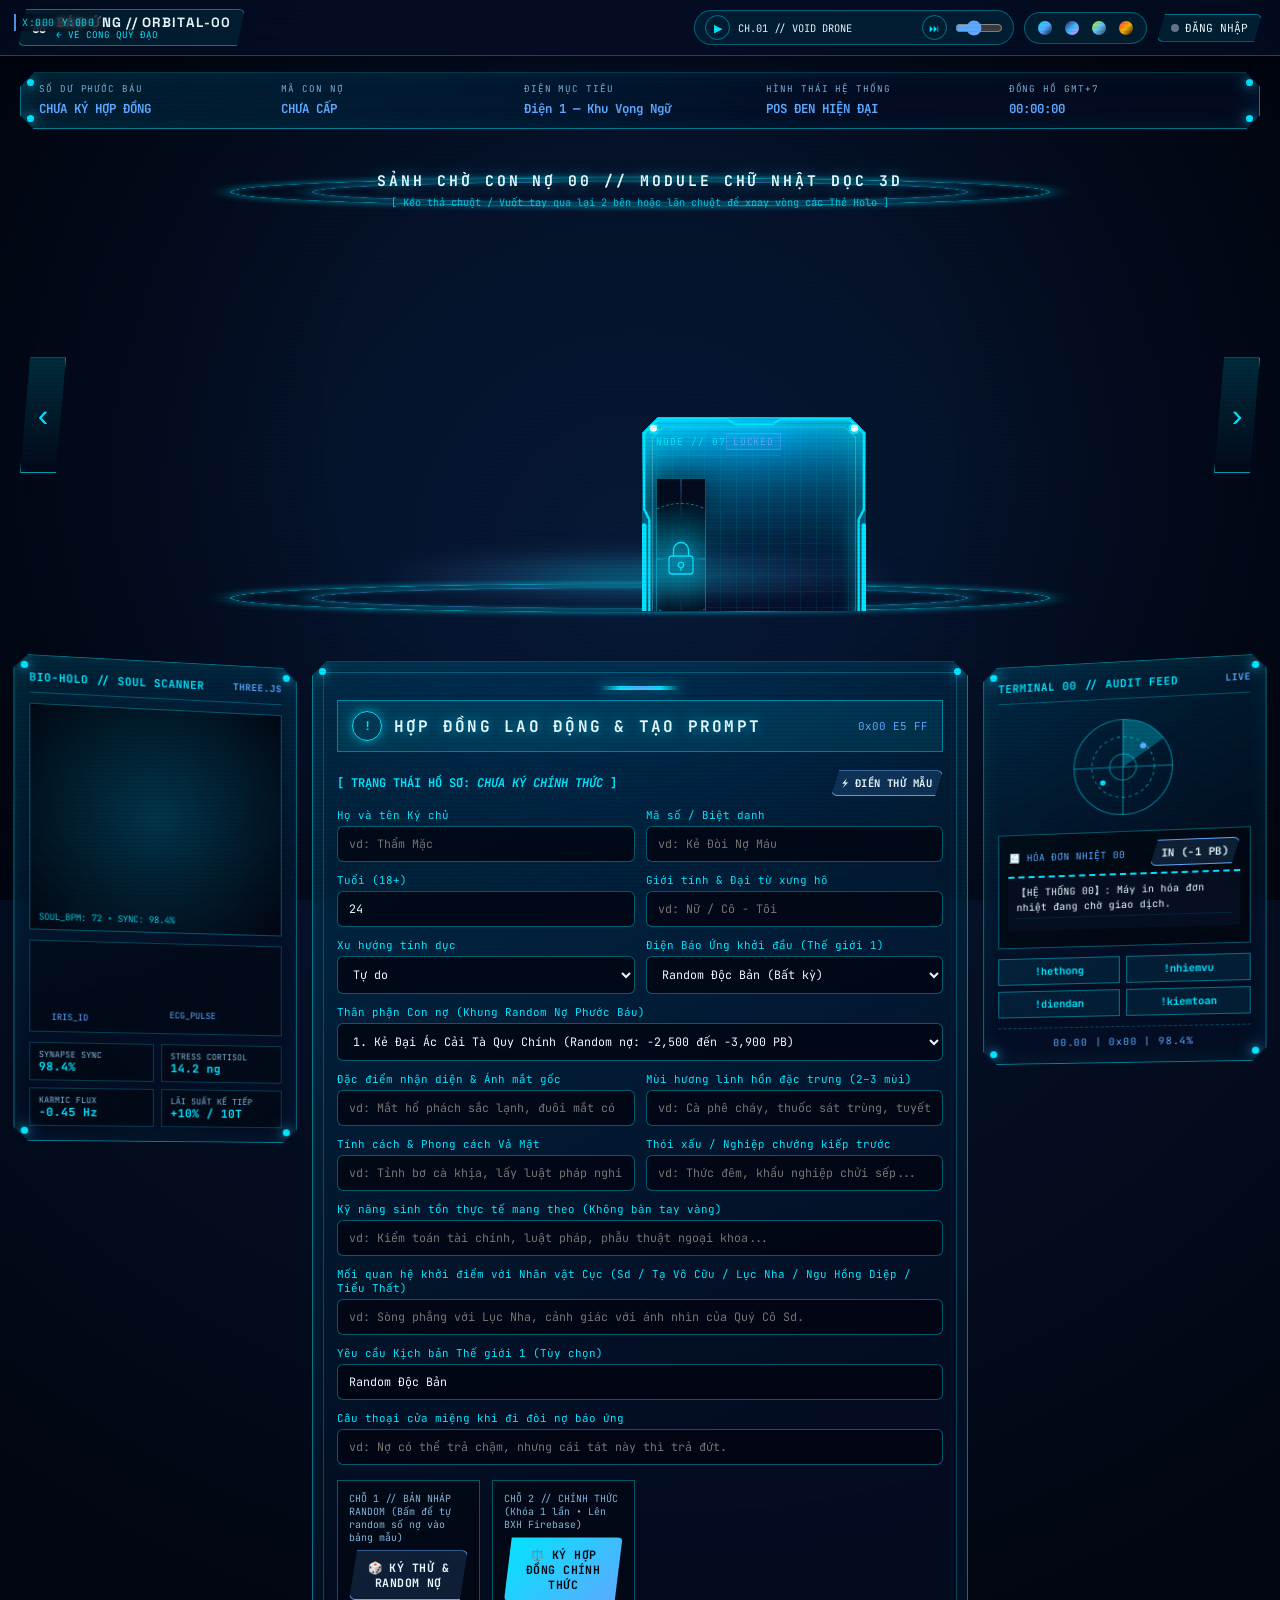
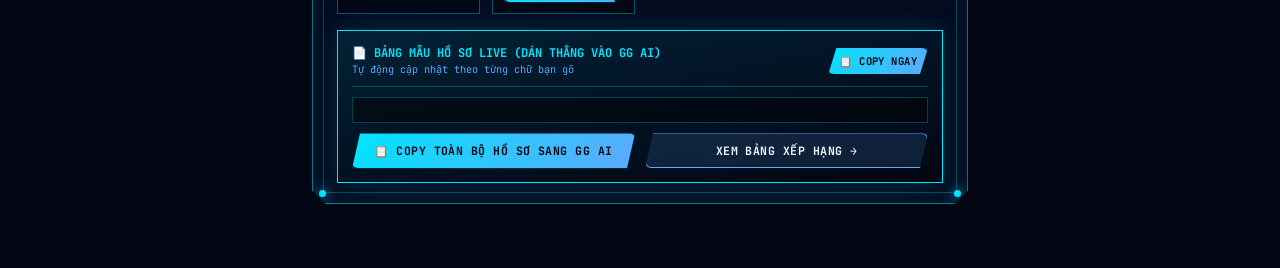
==== hub.html @ 3ed26764 "update" ====
<!DOCTYPE html>
<html lang="vi" data-theme="orbital-cyan">
<head>
  <meta charset="UTF-8" />
  <meta name="viewport" content="width=device-width, initial-scale=1.0" />
  <title>HỆ THỐNG BÁO ỨNG // TRẠM QUỸ ĐẠO VR &amp; SƠ ĐỒ THẬP ĐIỆN</title>
  <link rel="preconnect" href="https://fonts.googleapis.com" />
  <link rel="preconnect" href="https://fonts.gstatic.com" crossorigin />
  <link href="https://fonts.googleapis.com/css2?family=JetBrains+Mono:wght@400;600;700&family=Space+Grotesk:wght@400;600;700&display=swap" rel="stylesheet" />
  <link rel="stylesheet" href="./css/themes.css" />
  <link rel="stylesheet" href="./css/gate.css" />
  <link rel="stylesheet" href="./css/hub.css" />
  <script type="importmap">
    {
      "imports": {
        "three": "https://cdn.jsdelivr.net/npm/three@0.164.1/build/three.module.js",
        "three/addons/": "https://cdn.jsdelivr.net/npm/three@0.164.1/examples/jsm/"
      }
    }
  </script>
</head>
</head>
<body class="hub-body">
  <div class="bg-image-layer" id="bg-image-layer" aria-hidden="true"></div>
  <canvas id="vr-canvas" aria-hidden="true"></canvas>
  <div class="vr-vignette" aria-hidden="true"></div>
  <div class="scanlines" id="scanlines-layer" aria-hidden="true"></div>

  <div class="touch-hud-cursor" id="touch-cursor" aria-hidden="true">
    <span id="cursor-coords">X:000 Y:000</span>
  </div>
  <aside class="data-stream-rail rail-left" id="stream-rail-left" aria-hidden="true"></aside>
  <aside class="data-stream-rail rail-right" id="stream-rail-right" aria-hidden="true"></aside>

  <!-- TOPBAR -->
  <header class="sys-topbar">
    <div class="topbar-left">
      <a href="./index.html" class="home-brand holo-tactile" title="Về Trang Chủ Báo Ứng (Gate)">
        <span class="brand-glyph">⚖️</span>
        <span class="brand-text">
          <strong>BÁO ỨNG // ORBITAL-00</strong>
          <small>← VỀ CỔNG QUỸ ĐẠO</small>
        </span>
      </a>
    </div>

    <div class="topbar-right">
      <div class="sys-radio">
        <button class="radio-btn holo-tactile" id="radio-toggle" type="button"><span class="radio-icon">▶</span></button>
        <div class="radio-meta">
          <span class="radio-title" id="radio-track-name">CH.01 // VOID DRONE</span>
          <canvas id="radio-scope" width="54" height="16"></canvas>
        </div>
        <button class="radio-btn holo-tactile" id="radio-next" type="button">⏭</button>
        <input class="radio-vol" id="radio-vol" type="range" min="0" max="1" step="0.05" value="0.35" />
      </div>

      <div class="theme-switcher" role="group" aria-label="Chọn giao diện màu">
        <button class="theme-dot" data-set-theme="orbital-cyan" title="Vũ Trụ Xanh Băng">
          <span style="background: linear-gradient(135deg, #00E5FF, #5EA8FF, #071936);"></span>
        </button>
        <button class="theme-dot" data-set-theme="cyber-violet" title="Tím-Xanh Cyber">
          <span style="background: linear-gradient(135deg, #3F136D, #3BB8F8, #F787F8);"></span>
        </button>
        <button class="theme-dot" data-set-theme="acid" title="Acid-Xanh">
          <span style="background: linear-gradient(135deg, #B2F601, #62C0F6, #343645);"></span>
        </button>
        <button class="theme-dot" data-set-theme="crimson-karma" title="Đỏ Báo Ứng / Vàng Nhân Quả">
          <span style="background: linear-gradient(135deg, #FF2E54, #F5B700, #240712);"></span>
        </button>
      </div>

      <button class="user-pill holo-tactile" id="btn-auth" type="button">
        <span class="user-status-dot" id="user-dot"></span>
        <img id="topbar-avatar" class="user-avatar-mini hidden" src="" alt="" />
        <span class="user-label" id="user-label">ĐĂNG NHẬP</span>
      </button>
    </div>
  </header>

  <main class="hub-universe">
    <!-- THANH TRẠNG THÁI QUỸ ĐẠO -->
    <section class="hoyo-frame holo-status-ribbon">
      <div class="hoyo-corner-nodes"><i></i><i></i><i></i><i></i></div>
      <div class="ribbon-item"><small>SỐ DƯ PHƯỚC BÁU</small><strong id="hud-pb-side">CHƯA KÝ HỢP ĐỒNG</strong></div>
      <div class="ribbon-item"><small>MÃ CON NỢ</small><strong id="hud-code-side">CHƯA CẤP</strong></div>
      <div class="ribbon-item"><small>ĐIỆN MỤC TIÊU</small><strong id="hud-sector-badge">Điện 1 — Khu Vọng Ngữ</strong></div>
      <div class="ribbon-item"><small>HÌNH THÁI HỆ THỐNG</small><strong id="manifest-mode-label">POS ĐEN HIỆN ĐẠI</strong></div>
      <div class="ribbon-item"><small>ĐỒNG HỒ GMT+7</small><strong id="clock-utc">00:00:00</strong></div>
    </section>

    <!-- =================================================================
         KHU VỰC 1: SÂN KHẤU THẺ CHỮ NHẬT DỌC CÔNG NGHỆ CAO (ẢNH 2 & ẢNH 3)
         ================================================================= -->
    <section class="holo-gallery-stage">
      <div class="gallery-rings ring-top" aria-hidden="true"><span></span><span></span></div>
      <h2 class="gallery-heading">SẢNH CHỜ CON NỢ 00 // MODULE CHỮ NHẬT DỌC 3D</h2>
      <p class="gallery-subhint">[ Kéo thả chuột / Vuốt tay qua lại 2 bên hoặc lăn chuột để xoay vòng các Thẻ Holo ]</p>

      <div class="gallery-carousel-row">
        <button class="carousel-arrow holo-tactile" id="btn-slide-left" type="button" title="Xoay trái">‹</button>

        <div class="gallery-viewport" id="gallery-viewport">
          <div class="gallery-floor-glow" aria-hidden="true"></div>
          <div class="gallery-track" id="gallery-track">
            <!-- THẺ 01 -->
            <button class="holo-tab-card is-active" data-tab="tab-profile" type="button">
              <svg class="card-tech-frame" viewBox="0 0 220 330" preserveAspectRatio="none" aria-hidden="true">
                <path class="frame-outer" d="M18,4 H84 L92,9 H128 L136,4 H202 L216,18 V92 L211,102 V228 L216,238 V312 L202,326 H136 L128,321 H92 L84,326 H18 L4,312 V238 L9,228 V102 L4,92 V18 Z" />
                <path class="frame-inner" d="M22,12 H198 L208,22 V308 L198,318 H22 L12,308 V22 Z" />
                <line class="rail-glow" x1="4" y1="108" x2="4" y2="222" />
                <line class="rail-glow" x1="216" y1="108" x2="216" y2="222" />
                <circle class="node-glow" cx="13" cy="13" r="4.5" /><circle class="node-glow" cx="207" cy="13" r="4.5" />
                <circle class="node-glow" cx="13" cy="317" r="4.5" /><circle class="node-glow" cx="207" cy="317" r="4.5" />
              </svg>
              <div class="card-top-meta"><span>NODE // 01</span><em>ONLINE</em></div>
              <div class="tab-visual">
                <div class="reactor-rings" aria-hidden="true"><i></i><i></i></div>
                <div class="circuit-arms" aria-hidden="true"></div>
                <svg viewBox="0 0 64 64"><rect x="10" y="14" width="44" height="36" rx="4"/><circle cx="23" cy="30" r="6"/><line x1="34" y1="26" x2="48" y2="26"/><line x1="34" y1="34" x2="46" y2="34"/><line x1="16" y1="42" x2="48" y2="42"/></svg>
              </div>
              <div class="card-mid-telemetry"><span>AUTH: CONTRACT</span><span>1/1 SEAL</span></div>
              <div class="tab-caption"><strong>01 // HỢP ĐỒNG &amp; PROMPT</strong><small>Ký nháp • Xuất Prompt AI Mục XIV</small></div>
            </button>

            <!-- THẺ 02 -->
            <button class="holo-tab-card" data-tab="tab-pyramid" type="button">
              <svg class="card-tech-frame" viewBox="0 0 220 330" preserveAspectRatio="none" aria-hidden="true">
                <path class="frame-outer" d="M18,4 H84 L92,9 H128 L136,4 H202 L216,18 V92 L211,102 V228 L216,238 V312 L202,326 H136 L128,321 H92 L84,326 H18 L4,312 V238 L9,228 V102 L4,92 V18 Z" />
                <path class="frame-inner" d="M22,12 H198 L208,22 V308 L198,318 H22 L12,308 V22 Z" />
                <line class="rail-glow" x1="4" y1="108" x2="4" y2="222" />
                <line class="rail-glow" x1="216" y1="108" x2="216" y2="222" />
                <circle class="node-glow" cx="13" cy="13" r="4.5" /><circle class="node-glow" cx="207" cy="13" r="4.5" />
                <circle class="node-glow" cx="13" cy="317" r="4.5" /><circle class="node-glow" cx="207" cy="317" r="4.5" />
              </svg>
              <div class="card-top-meta"><span>NODE // 02</span><em>3D MESH</em></div>
              <div class="tab-visual">
                <div class="reactor-rings" aria-hidden="true"><i></i><i></i></div>
                <div class="circuit-arms" aria-hidden="true"></div>
                <svg viewBox="0 0 64 64"><polygon points="10,14 54,14 32,54"/><line x1="16" y1="24" x2="48" y2="24"/><line x1="22" y1="34" x2="42" y2="34"/><line x1="27" y1="44" x2="37" y2="44"/></svg>
              </div>
              <div class="card-mid-telemetry"><span>TOWER: 10 TIERS</span><span>GLSL</span></div>
              <div class="tab-caption"><strong>02 // THÁP BÁO ỨNG 3D</strong><small>Kim tự tháp ngược 10 tầng chạm xoay</small></div>
            </button>

            <!-- THẺ 03 -->
            <button class="holo-tab-card" data-tab="tab-ranking" type="button">
              <svg class="card-tech-frame" viewBox="0 0 220 330" preserveAspectRatio="none" aria-hidden="true">
                <path class="frame-outer" d="M18,4 H84 L92,9 H128 L136,4 H202 L216,18 V92 L211,102 V228 L216,238 V312 L202,326 H136 L128,321 H92 L84,326 H18 L4,312 V238 L9,228 V102 L4,92 V18 Z" />
                <path class="frame-inner" d="M22,12 H198 L208,22 V308 L198,318 H22 L12,308 V22 Z" />
                <line class="rail-glow" x1="4" y1="108" x2="4" y2="222" />
                <line class="rail-glow" x1="216" y1="108" x2="216" y2="222" />
                <circle class="node-glow" cx="13" cy="13" r="4.5" /><circle class="node-glow" cx="207" cy="13" r="4.5" />
                <circle class="node-glow" cx="13" cy="317" r="4.5" /><circle class="node-glow" cx="207" cy="317" r="4.5" />
              </svg>
              <div class="card-top-meta"><span>NODE // 03</span><em>GMT+7</em></div>
              <div class="tab-visual">
                <div class="reactor-rings" aria-hidden="true"><i></i><i></i></div>
                <div class="circuit-arms" aria-hidden="true"></div>
                <svg viewBox="0 0 64 64"><polyline points="10,46 22,30 34,36 50,16"/><circle cx="50" cy="16" r="4"/><line x1="10" y1="52" x2="54" y2="52"/><rect x="16" y="40" width="6" height="12"/><rect x="29" y="34" width="6" height="18"/><rect x="42" y="24" width="6" height="28"/></svg>
              </div>
              <div class="card-mid-telemetry"><span>FIREBASE RTDB</span><span>24H CYCLE</span></div>
              <div class="tab-caption"><strong>03 // BẢNG XẾP HẠNG</strong><small>Đảo hạng tự động mỗi 24h GMT+7</small></div>
            </button>

            <!-- THẺ 04 -->
            <button class="holo-tab-card" data-tab="tab-sectors" type="button">
              <svg class="card-tech-frame" viewBox="0 0 220 330" preserveAspectRatio="none" aria-hidden="true">
                <path class="frame-outer" d="M18,4 H84 L92,9 H128 L136,4 H202 L216,18 V92 L211,102 V228 L216,238 V312 L202,326 H136 L128,321 H92 L84,326 H18 L4,312 V238 L9,228 V102 L4,92 V18 Z" />
                <path class="frame-inner" d="M22,12 H198 L208,22 V308 L198,318 H22 L12,308 V22 Z" />
                <line class="rail-glow" x1="4" y1="108" x2="4" y2="222" />
                <line class="rail-glow" x1="216" y1="108" x2="216" y2="222" />
                <circle class="node-glow" cx="13" cy="13" r="4.5" /><circle class="node-glow" cx="207" cy="13" r="4.5" />
                <circle class="node-glow" cx="13" cy="317" r="4.5" /><circle class="node-glow" cx="207" cy="317" r="4.5" />
              </svg>
              <div class="card-top-meta"><span>NODE // 04</span><em>!NHIEMVU</em></div>
              <div class="tab-visual">
                <div class="reactor-rings" aria-hidden="true"><i></i><i></i></div>
                <div class="circuit-arms" aria-hidden="true"></div>
                <svg viewBox="0 0 64 64"><circle cx="32" cy="32" r="21"/><circle cx="32" cy="32" r="11"/><line x1="32" y1="7" x2="32" y2="57"/><line x1="7" y1="32" x2="57" y2="32"/><circle cx="42" cy="22" r="3"/></svg>
              </div>
              <div class="card-mid-telemetry"><span>SECTORS: 10</span><span>UNIQUE</span></div>
              <div class="tab-caption"><strong>04 // KHO ÁN &amp; !NHIEMVU</strong><small>10 Điện • Sinh Trọng Án Độc Bản</small></div>
            </button>

            <!-- THẺ 05 -->
            <button class="holo-tab-card" data-tab="tab-market" type="button">
              <svg class="card-tech-frame" viewBox="0 0 220 330" preserveAspectRatio="none" aria-hidden="true">
                <path class="frame-outer" d="M18,4 H84 L92,9 H128 L136,4 H202 L216,18 V92 L211,102 V228 L216,238 V312 L202,326 H136 L128,321 H92 L84,326 H18 L4,312 V238 L9,228 V102 L4,92 V18 Z" />
                <path class="frame-inner" d="M22,12 H198 L208,22 V308 L198,318 H22 L12,308 V22 Z" />
                <line class="rail-glow" x1="4" y1="108" x2="4" y2="222" />
                <line class="rail-glow" x1="216" y1="108" x2="216" y2="222" />
                <circle class="node-glow" cx="13" cy="13" r="4.5" /><circle class="node-glow" cx="207" cy="13" r="4.5" />
                <circle class="node-glow" cx="13" cy="317" r="4.5" /><circle class="node-glow" cx="207" cy="317" r="4.5" />
              </svg>
              <div class="card-top-meta"><span>NODE // 05</span><em>!HETHONG</em></div>
              <div class="tab-visual">
                <div class="reactor-rings" aria-hidden="true"><i></i><i></i></div>
                <div class="circuit-arms" aria-hidden="true"></div>
                <svg viewBox="0 0 64 64"><polygon points="32,10 52,22 52,42 32,54 12,42 12,22"/><polygon points="32,18 44,25 44,39 32,46 20,39 20,25"/><line x1="32" y1="10" x2="32" y2="54"/></svg>
              </div>
              <div class="card-mid-telemetry"><span>LỤC NHA MKT</span><span>POS/CROW</span></div>
              <div class="tab-caption"><strong>05 // CHỢ ĐEN &amp; !HETHONG</strong><small>Vật tư thực tế • Hình thái vật lý</small></div>
            </button>

            <!-- THẺ 06 -->
            <button class="holo-tab-card" data-tab="tab-forum" type="button">
              <svg class="card-tech-frame" viewBox="0 0 220 330" preserveAspectRatio="none" aria-hidden="true">
                <path class="frame-outer" d="M18,4 H84 L92,9 H128 L136,4 H202 L216,18 V92 L211,102 V228 L216,238 V312 L202,326 H136 L128,321 H92 L84,326 H18 L4,312 V238 L9,228 V102 L4,92 V18 Z" />
                <path class="frame-inner" d="M22,12 H198 L208,22 V308 L198,318 H22 L12,308 V22 Z" />
                <line class="rail-glow" x1="4" y1="108" x2="4" y2="222" />
                <line class="rail-glow" x1="216" y1="108" x2="216" y2="222" />
                <circle class="node-glow" cx="13" cy="13" r="4.5" /><circle class="node-glow" cx="207" cy="13" r="4.5" />
                <circle class="node-glow" cx="13" cy="317" r="4.5" /><circle class="node-glow" cx="207" cy="317" r="4.5" />
              </svg>
              <div class="card-top-meta"><span>NODE // 06</span><em>!DIENDAN</em></div>
              <div class="tab-visual">
                <div class="reactor-rings" aria-hidden="true"><i></i><i></i></div>
                <div class="circuit-arms" aria-hidden="true"></div>
                <svg viewBox="0 0 64 64"><circle cx="32" cy="18" r="5"/><circle cx="16" cy="44" r="5"/><circle cx="48" cy="44" r="5"/><line x1="32" y1="23" x2="18" y2="40"/><line x1="32" y1="23" x2="46" y2="40"/><line x1="21" y1="44" x2="43" y2="44"/></svg>
              </div>
              <div class="card-mid-telemetry"><span>NET v4.0</span><span>SIG: Sd.</span></div>
              <div class="tab-caption"><strong>06 // BÁO ỨNG NET</strong><small>Diễn đàn nội bộ • Nhân sự Cục</small></div>
            </button>
            <!-- THẺ 07: HỒ SƠ MẬT NHÂN SỰ CỤC (CÓ KHÓA PASS + CẢNH BÁO Sd.) -->
            <button class="holo-tab-card" data-tab="tab-vault" type="button">
              <svg class="card-tech-frame" viewBox="0 0 220 330" preserveAspectRatio="none" aria-hidden="true">
                <path class="frame-outer" d="M18,4 H84 L92,9 H128 L136,4 H202 L216,18 V92 L211,102 V228 L216,238 V312 L202,326 H136 L128,321 H92 L84,326 H18 L4,312 V238 L9,228 V102 L4,92 V18 Z" />
                <path class="frame-inner" d="M22,12 H198 L208,22 V308 L198,318 H22 L12,308 V22 Z" />
                <line class="rail-glow" x1="4" y1="108" x2="4" y2="222" />
                <line class="rail-glow" x1="216" y1="108" x2="216" y2="222" />
                <circle class="node-glow" cx="13" cy="13" r="4.5" /><circle class="node-glow" cx="207" cy="13" r="4.5" />
                <circle class="node-glow" cx="13" cy="317" r="4.5" /><circle class="node-glow" cx="207" cy="317" r="4.5" />
              </svg>
              <div class="card-top-meta"><span>NODE // 07</span><em>LOCKED</em></div>
              <div class="tab-visual">
                <div class="reactor-rings" aria-hidden="true"><i></i><i></i></div>
                <div class="circuit-arms" aria-hidden="true"></div>
                <svg viewBox="0 0 64 64"><rect x="16" y="28" width="32" height="24" rx="4"/><path d="M22 28 V20 A10 10 0 0 1 42 20 V28"/><circle cx="32" cy="40" r="3.5"/><line x1="32" y1="43.5" x2="32" y2="47"/></svg>
              </div>
              <div class="card-mid-telemetry"><span>CLEARANCE: LV.5</span><span>ENCRYPTED</span></div>
              <div class="tab-caption"><strong>07 // HỒ SƠ MẬT CỤC</strong><small>Giải đố mở khóa • Thẻ lật NPC &amp; Sd.</small></div>
            </button>
          </div>
        </div>

        <button class="carousel-arrow holo-tactile" id="btn-slide-right" type="button" title="Xoay phải">›</button>
      </div>

      <div class="gallery-rings ring-bottom" aria-hidden="true"><span></span><span></span></div>
    </section>

    <!-- =================================================================
         KHU VỰC 2: BUỒNG LÁI VR 3 CÁNH (CÁNH TRÁI BIO 3D + SYSTEM GIỮA + CÁNH PHẢI TERMINAL 00)
         ================================================================= -->
    <section class="cockpit-3d-grid">
      <!-- CÁNH TRÁI: QUÉT SINH TRẮC HỌC LINH HỒN 3D (bio-holo.js) -->
      <aside class="cockpit-wing wing-l hoyo-frame bio-holo-box">
        <div class="hoyo-corner-nodes"><i></i><i></i><i></i><i></i></div>
        <div class="wing-head">
          <span>BIO-HOLO // SOUL SCANNER</span>
          <small>THREE.JS</small>
        </div>
        <div class="bio-canvas-wrap">
          <canvas id="bio-canvas"></canvas>
          <div class="bio-overlay-tag" id="bio-bpm-readout">SOUL_BPM: 72 • SYNC: 98.4%</div>
        </div>
        <div class="bio-sub-row">
          <div class="iris-box">
            <canvas id="iris-canvas" width="58" height="58"></canvas>
            <small>IRIS_ID</small>
          </div>
          <div class="ecg-box">
            <canvas id="ecg-canvas" width="142" height="50"></canvas>
            <small>ECG_PULSE</small>
          </div>
        </div>
        <div class="bio-metrics-grid">
          <div><small>SYNAPSE SYNC</small><strong id="m-synapse">98.4%</strong></div>
          <div><small>STRESS CORTISOL</small><strong id="m-cortisol">14.2 ng</strong></div>
          <div><small>KARMIC FLUX</small><strong id="m-flux">-0.45 Hz</strong></div>
          <div><small>LÃI SUẤT KẾ TIẾP</small><strong>+10% / 10T</strong></div>
        </div>
      </aside>

      <!-- MÀN HÌNH TRUNG TÂM HOYO SYSTEM -->
      <section class="hoyo-frame system-quest-shell" id="system-quest-shell">
        <div class="hoyo-corner-nodes"><i></i><i></i><i></i><i></i></div>
        <div class="quest-crest" aria-hidden="true"><span></span></div>

        <div class="quest-header-bar">
          <div class="quest-title-group">
            <span class="quest-icon-box">!</span>
            <h3 class="quest-main-title" id="quest-window-title">HỢP ĐỒNG LAO ĐỘNG &amp; TẠO PROMPT</h3>
          </div>
          <span class="hex-mini" id="hex-matrix">0x00 E5 FF</span>
        </div>

        <!-- TAB 1: HỒ SƠ KÝ CHỦ LIVE PREVIEW + 2 CHỖ KÝ + COPY SANG GG AI -->
        <div class="hub-panel" id="tab-profile">
          <div class="pane-bar">
            <span>[ TRẠNG THÁI HỒ SƠ: <em id="contract-status-badge">CHƯA KÝ CHÍNH THỨC</em> ]</span>
            <button class="btn-secondary holo-tactile mini-btn" id="btn-fill-sample" type="button">⚡ ĐIỀN THỬ MẪU</button>
          </div>
          <div class="lock-banner hidden" id="contract-lock-banner">
            🔒 TÀI KHOẢN NÀY ĐÃ KÝ HỢP ĐỒNG CHÍNH THỨC — Hồ sơ đã niêm phong vĩnh viễn và đồng bộ lên Bảng Xếp Hạng. Bạn vẫn có thể bấm Copy bảng mẫu bên dưới bất cứ lúc nào.
          </div>

          <form id="contract-form" class="contract-grid">
            <label class="field"><span>Họ và tên Ký chủ</span><input type="text" id="f-name" placeholder="vd: Thẩm Mặc" required /></label>
            <label class="field"><span>Mã số / Biệt danh</span><input type="text" id="f-codename" placeholder="vd: Kẻ Đòi Nợ Máu" /></label>
            <label class="field"><span>Tuổi (18+)</span><input type="number" id="f-age" min="18" max="99" value="24" required /></label>
            <label class="field"><span>Giới tính &amp; Đại từ xưng hô</span><input type="text" id="f-gender" placeholder="vd: Nữ / Cô - Tôi" required /></label>
            <label class="field">
              <span>Xu hướng tính dục</span>
              <select id="f-orient"><option value="Tự do">Tự do</option><option value="Thẳng">Thẳng</option><option value="Đồng tính">Đồng tính</option><option value="Song tính">Song tính</option></select>
            </label>
            <label class="field">
              <span>Điện Báo Ứng khởi đầu (Thế giới 1)</span>
              <select id="f-sector">
                <option value="Random Độc Bản">Random Độc Bản (Bất kỳ)</option>
                <option value="Điện 1 — Khu Vọng Ngữ">Điện 1 — Khu Vọng Ngữ</option>
                <option value="Điện 2 — Khu Tham Lam">Điện 2 — Khu Tham Lam</option>
                <option value="Điện 3 — Khu Ái Dục">Điện 3 — Khu Ái Dục</option>
                <option value="Điện 4 — Khu Đố Kỵ">Điện 4 — Khu Đố Kỵ</option>
                <option value="Điện 5 — Khu Ngạo Mạn">Điện 5 — Khu Ngạo Mạn</option>
                <option value="Điện 6 — Khu Đạo Văn">Điện 6 — Khu Đạo Văn</option>
                <option value="Điện 7 — Khu Phản Bội">Điện 7 — Khu Phản Bội</option>
                <option value="Điện 8 — Khu Giả Dối">Điện 8 — Khu Giả Dối</option>
                <option value="Điện 9 — Khu Phẫn Nộ">Điện 9 — Khu Phẫn Nộ</option>
                <option value="Điện 10 — Khu Vô Gian (SSS)">Điện 10 — Khu Vô Gian (SSS)</option>
              </select>
            </label>
            <label class="field span-2">
              <span>Thân phận Con nợ (Khung Random Nợ Phước Báu)</span>
              <select id="f-archetype">
                <option value="villain">1. Kẻ Đại Ác Cải Tà Quy Chính (Random nợ: -2,500 đến -3,900 PB)</option>
                <option value="jinx">2. Thiên Tài Xui Xẻo Tận Mạng / Sao Quả Tạ (Random nợ: -900 đến -1,800 PB)</option>
                <option value="scapegoat">3. Nạn Nhân Mù Quáng Tỉnh Ngộ (Random nợ: -500 đến -1,400 PB)</option>
                <option value="slave">4. Con Nghiện Tư Bản / Xã Súc Đột Tử (Random nợ: -1,100 đến -2,200 PB)</option>
                <option value="avenger">5. Kẻ Điên Báo Thù Bất Cần Đời (Random nợ: -3,800 đến -5,500 PB)</option>
              </select>
            </label>
            <label class="field"><span>Đặc điểm nhận diện &amp; Ánh mắt gốc</span><input type="text" id="f-appearance" placeholder="vd: Mắt hổ phách sắc lạnh, đuôi mắt có nốt ruồi..." /></label>
            <label class="field"><span>Mùi hương linh hồn đặc trưng (2–3 mùi)</span><input type="text" id="f-scent" placeholder="vd: Cà phê cháy, thuốc sát trùng, tuyết lạnh" /></label>
            <label class="field"><span>Tính cách &amp; Phong cách Vả Mặt</span><input type="text" id="f-personality" placeholder="vd: Tỉnh bơ cà khịa, lấy luật pháp nghiền ép" /></label>
            <label class="field"><span>Thói xấu / Nghiệp chướng kiếp trước</span><input type="text" id="f-sin" placeholder="vd: Thức đêm, khẩu nghiệp chửi sếp..." required /></label>
            <label class="field span-2"><span>Kỹ năng sinh tồn thực tế mang theo (Không bàn tay vàng)</span><input type="text" id="f-skill" placeholder="vd: Kiểm toán tài chính, luật pháp, phẫu thuật ngoại khoa..." required /></label>
            <label class="field span-2"><span>Mối quan hệ khởi điểm với Nhân vật Cục (Sd / Tạ Vô Cữu / Lục Nha / Ngu Hồng Diệp / Tiểu Thất)</span><input type="text" id="f-relations" placeholder="vd: Sòng phẳng với Lục Nha, cảnh giác với ánh nhìn của Quý Cô Sd." /></label>
            <label class="field span-2"><span>Yêu cầu Kịch bản Thế giới 1 (Tùy chọn)</span><input type="text" id="f-world-req" value="Random Độc Bản" placeholder="Ghi Random Độc Bản hoặc mô tả bối cảnh muốn chơi..." /></label>
            <label class="field span-2"><span>Câu thoại cửa miệng khi đi đòi nợ báo ứng</span><input type="text" id="f-quote" placeholder="vd: Nợ có thể trả chậm, nhưng cái tát này thì trả đứt." /></label>

            <div class="span-2 dual-sign-box">
              <div class="sign-slot">
                <small>CHỖ 1 // BẢN NHÁP RANDOM (Bấm để tự random số nợ vào bảng mẫu)</small>
                <button class="btn-secondary holo-tactile" id="btn-sign-draft" type="button">🎲 KÝ THỬ &amp; RANDOM NỢ</button>
              </div>
              <div class="sign-slot">
                <small>CHỖ 2 // CHÍNH THỨC (Khóa 1 lần • Lên BXH Firebase)</small>
                <button class="btn-primary holo-tactile" id="btn-sign-official" type="submit">⚖️ KÝ HỢP ĐỒNG CHÍNH THỨC</button>
              </div>
            </div>
          </form>

          <!-- BIÊN LAI PHẠT CHI TIẾT KHI BẤM RANDOM / KÝ -->
          <div class="audit-result hidden" id="audit-result">
            <div class="audit-receipt" id="audit-receipt-box"></div>
          </div>

          <!-- BẢNG MẪU LIVE: GÕ ĐẾN ĐÂU HIỆN TỚI ĐÓ -> COPY THẲNG SANG GG AI -->
          <div class="live-dossier-box" id="live-dossier-box">
            <div class="live-dossier-head">
              <div>
                <strong>📄 BẢNG MẪU HỒ SƠ LIVE (DÁN THẲNG VÀO GG AI)</strong>
                <small id="live-dossier-badge">Tự động cập nhật theo từng chữ bạn gõ</small>
              </div>
              <button class="btn-primary holo-tactile mini-btn" id="btn-copy-live" type="button">📋 COPY NGAY</button>
            </div>
            <pre class="live-dossier-pre" id="live-dossier-preview"></pre>
            <div class="form-actions" style="margin-top: 10px;">
              <button class="btn-primary holo-tactile" id="btn-copy-dossier" type="button">📋 COPY TOÀN BỘ HỒ SƠ SANG GG AI</button>
              <button class="btn-secondary holo-tactile" id="btn-goto-rank" type="button">XEM BẢNG XẾP HẠNG →</button>
            </div>
          </div>
        </div>

        <!-- TAB 2: MÔ HÌNH 3D TAM GIÁC NGƯỢC THẬT -->
        <div class="hub-panel hidden" id="tab-pyramid">
          <p class="pyramid-guide">
            [ Kéo để xoay tháp 3D • Chạm trực tiếp lên tầng kính trên khối Tam Giác Ngược để bắn tia chỉ điểm &amp; lật mở dữ liệu ]
          </p>

          <div class="pyramid-layout" id="pyramid-layout">
            <div class="pyramid-3d-viewport" id="pyramid-3d-viewport">
              <canvas id="pyramid-3d-canvas"></canvas>
              <div class="pyramid-hud-tag">MODEL // INVERTED_TOWER_10.OBJ • DRAG TO ORBIT</div>
            </div>

            <svg class="pyramid-arrow-svg" id="pyramid-arrow-svg" aria-hidden="true">
              <defs>
                <marker id="laser-arrowhead" markerWidth="10" markerHeight="10" refX="8" refY="5" orient="auto">
                  <polygon points="0,1 10,5 0,9" fill="currentColor" />
                </marker>
              </defs>
              <path id="pyramid-pointer-path" d="" marker-end="url(#laser-arrowhead)" />
              <circle id="pyramid-pointer-origin" cx="0" cy="0" r="5" />
            </svg>

            <div class="tier-flip-card" id="tier-flip-card">
              <div class="tier-flip-inner" id="tier-flip-inner">
                <div class="tier-badge-row">
                  <span class="tier-depth-tag" id="tier-depth-tag">ĐỘ SÂU: TẦNG 01 / 10</span>
                  <span class="tier-zone-tag" id="tier-zone-tag">VÙNG: KHỐI HIỆN ĐẠI</span>
                </div>
                <h4 class="tier-name" id="tier-name">ĐIỆN THỨ 1 — KHU VỌNG NGỮ</h4>
                <div class="tier-block"><small>BỐI CẢNH &amp; VÙNG HOẠT ĐỘNG</small><p id="tier-region"></p></div>
                <div class="tier-block"><small>TỘI ÁC KẺ CƯỚP PHƯỚC</small><p id="tier-crime"></p></div>
                <div class="tier-block warn"><small>GIỚI HẠN SINH TỬ &amp; BÁO ỨNG</small><p id="tier-rule"></p></div>
                <button class="btn-primary holo-tactile" id="btn-lock-from-pyramid" type="button">KHÓA ĐIỆN NÀY LÀM MỤC TIÊU</button>
              </div>
            </div>
          </div>
        </div>

        <!-- TAB 3: BẢNG XẾP HẠNG 24H GMT+7 -->
        <div class="hub-panel hidden" id="tab-ranking">
          <div class="pane-bar">
            <span>[ CHU KỲ RANDOM 24H — MÚI GIỜ GMT+7 ]</span>
            <button class="btn-secondary holo-tactile mini-btn" id="btn-refresh-rank" type="button">↻ ĐỒNG BỘ FIREBASE</button>
          </div>
          <div class="rank-meta-bar">
            <span>NGÀY CHU KỲ: <strong id="rank-date-gmt7">----/--/--</strong></span>
            <span>ĐẢO HẠNG SAU: <strong id="rank-countdown">00:00:00</strong></span>
            <span>TỔNG USER ĐÃ KÝ: <strong id="rank-total-count">0</strong></span>
          </div>
          <div class="rank-scroll-list" id="rank-track"></div>
        </div>

        <!-- TAB 4: KHO TRỌNG ÁN & MÔ PHỎNG !NHIEMVU -->
        <div class="hub-panel hidden" id="tab-sectors">
          <div class="pane-bar">
            <span>[ DANH MỤC 10 KHU VỰC THẬP ĐIỆN ]</span>
            <button class="btn-secondary holo-tactile mini-btn" id="btn-random-case" type="button">🎲 CHỌN ĐIỆN NGẪU NHIÊN</button>
          </div>
          <div class="sectors-grid" id="sectors-grid"></div>
          <div class="sector-detail-box">
            <strong id="sd-title">Chọn một Điện để xem chi tiết</strong>
            <p id="sd-desc">Mọi Kẻ Cướp Phước tại 10 Điện đều mua Hào quang lậu từ mạng lưới ngầm.</p>
            <button class="btn-primary holo-tactile" id="btn-lock-sector" type="button">KHÓA MỤC TIÊU ĐIỆN NÀY</button>
          </div>

          <div class="pane-bar" style="margin-top: 18px;">
            <span>[ MÔ PHỎNG LỆNH !NHIEMVU — ĐỀ CỬ HỢP ĐỒNG &amp; TRỌNG ÁN ĐỘC BẢN ]</span>
            <button class="btn-secondary holo-tactile mini-btn" id="btn-gen-contracts" type="button">⚡ SINH 3 TRỌNG ÁN ĐỘC BẢN</button>
          </div>
          <div class="contracts-pkg-grid" id="contracts-pkg-grid"></div>
          <div class="unique-cases-list" id="unique-cases-list"></div>
        </div>

        <!-- TAB 5: CHỢ ĐEN LỤC NHA & MÔ PHỎNG !HETHONG -->
        <div class="hub-panel hidden" id="tab-market">
          <div class="pane-bar">
            <span>[ LỆNH !HETHONG — HÌNH THÁI VẬT LÝ CỦA KẾ TOÁN VIÊN 00 ]</span>
          </div>
          <div class="manifest-switch-group" id="manifest-switch-group">
            <button class="manifest-btn holo-tactile is-active" data-manifest="pos" type="button">💳 MÁY POS ĐEN (HIỆN ĐẠI)</button>
            <button class="manifest-btn holo-tactile" data-manifest="abacus" type="button">🐦 BÀN TÍNH &amp; QUẠ ĐEN (CỔ ĐẠI)</button>
            <button class="manifest-btn holo-tactile" data-manifest="radio" type="button">📻 RADIO RỈ SÉT (MẠT THẾ / VÔ GIAN)</button>
          </div>
          <div class="manifest-preview-box" id="manifest-preview-box"></div>

          <div class="pane-bar">
            <span>[ BẢNG GIÁ HỆ THỐNG 00 VS. CHỢ ĐEN LỤC NHA (KHÔNG BÀN TAY VÀNG) ]</span>
          </div>
          <p class="market-note">Mọi giao dịch trừ PB yêu cầu tài khoản đã ký Hợp đồng chính thức. Chi phí in biên lai vật lý (!hethong): -1.00 PB.</p>
          <div class="market-list" id="market-list"></div>
        </div>

        <!-- TAB 6: MẠNG NỘI BỘ BÁO ỨNG NET (!diendan) + COMMENT USER & ẨN DANH -->
        <div class="hub-panel hidden" id="tab-forum">
          <div class="pane-bar">
            <span>[ MẠNG NỘI BỘ BÁO ỨNG NET v4.0 — !DIENDAN ]</span>
            <button class="btn-secondary holo-tactile mini-btn" id="btn-refresh-forum" type="button">Quét tin mới (-0.50 PB)</button>
          </div>

          <!-- KHUNG SETTING ĐĂNG BÌNH LUẬN (MẶC ĐỊNH TÀI KHOẢN LOGIN / CHUYỂN ẨN DANH) -->
          <form class="forum-composer" id="forum-composer">
            <div class="composer-identity-row">
              <span class="composer-label">CHẾ ĐỘ ĐĂNG TIN:</span>
              <div class="identity-toggle-group">
                <button type="button" class="identity-mode-btn holo-tactile is-active" id="btn-mode-account" data-post-mode="account">
                  👤 <span id="forum-account-preview">Tài khoản đăng nhập</span>
                </button>
                <button type="button" class="identity-mode-btn holo-tactile" id="btn-mode-anon" data-post-mode="anon">
                  🎭 Đăng Ẩn Danh
                </button>
              </div>
            </div>

            <textarea
              id="forum-comment-input"
              rows="3"
              maxlength="500"
              placeholder="Bóc phốt Kẻ Cướp Phước, chia sẻ mẹo vả mặt hoặc than thở vận đen lên Báo Ứng Net..."
              required
            ></textarea>

            <div class="composer-footer">
              <small id="forum-post-hint">Đang chọn: Mặc định theo tài khoản đăng nhập</small>
              <div class="composer-actions">
                <span class="char-counter" id="forum-char-count">0/500</span>
                <button type="submit" class="btn-primary holo-tactile mini-btn" id="btn-post-forum">📡 ĐĂNG LÊN NET</button>
              </div>
            </div>
          </form>

          <div class="forum-feed" id="forum-feed"></div>
         <div class="vault-teaser-bar">
            <span>🔐 Hồ sơ chi tiết các Nhân sự Cấp Cao Cục Báo Ứng đã được chuyển vào Kho Lưu Trữ Mật (Yêu cầu giải mã).</span>
            <button class="btn-secondary holo-tactile mini-btn" id="btn-goto-vault" type="button">MỞ TAB 07: HỒ SƠ MẬT →</button>
          </div>
        </div>

        <!-- TAB 7: KHO HỒ SƠ MẬT NHÂN SỰ CỤC (GIẢI ĐỐ PASS + LẬT THẺ 3D + LỖI XÂM NHẬP Sd.) -->
        <div class="hub-panel hidden" id="tab-vault">
          <!-- MÀN KHÓA GIẢI ĐỐ MẸO -->
          <!-- MÀN KHÓA GIẢI ĐỐ MẸO & LOGIC CĂNG NÃO (3 BỘ ĐỀ XOAY VÒNG) -->
          <div class="vault-lock-screen" id="vault-lock-screen">
            <div class="vault-lock-header">
              <div class="vault-header-top">
                <span class="vault-badge" id="vault-protocol-badge">SECURITY CLEARANCE // LEVEL 5</span>
                <span class="vault-countdown-pill">LÀM MỚI SAU: <strong id="vault-countdown">00:00:00</strong></span>
              </div>
              <h4 id="vault-protocol-title">🔐 KÉT LƯU TRỮ HỒ SƠ MẬT — XÁC THỰC TRÍ TUỆ</h4>
              <p>Giải đúng <strong>5 câu đố vặn vẹo</strong> bên dưới (cẩn thận bẫy đọc lướt), ghép 5 chữ số theo đúng thứ tự để mở Kho Thẻ:</p>
            </div>

            <ol class="riddle-list" id="vault-riddle-list"></ol>

            <form class="vault-pass-form" id="vault-riddle-form">
              <input type="text" id="vault-pass-input" maxlength="8" placeholder="Nhập mật mã 5 số..." autocomplete="off" required />
              <button class="btn-primary holo-tactile" type="submit">🔓 GIẢI MÃ TRUY CẬP</button>
              <button class="btn-secondary holo-tactile" id="btn-vault-hint" type="button">💡 HỎI TIỂU THẤT</button>
            </form>
            <p class="vault-msg" id="vault-error-msg"></p>
            <div class="vault-hint-box hidden" id="vault-hint-box"></div>
          </div>

          <!-- KHO 6 THẺ LẬT 3D (SAU KHI MỞ PASS) -->
          <div class="vault-cards-stage hidden" id="vault-cards-stage">
            <div class="pane-bar">
              <span>[ BẤM THẺ ĐỂ QUÉT DỮ LIỆU &amp; PHÓNG TO BẢNG CHỈ SỐ ]</span>
              <div class="vault-stage-actions">
                <button class="btn-secondary holo-tactile mini-btn" id="btn-toggle-npc-editor" type="button">⚙️ SETTING ẢNH &amp; DÁNG NPC</button>
                <button class="btn-secondary holo-tactile mini-btn" id="btn-vault-lock" type="button">🔒 KHÓA KÉT LẠI</button>
              </div>
            </div>

            <!-- BẢNG SETTING ẢNH + GIỚI TÍNH + CHIỀU CAO + CÂN NẶNG CHO NPC -->
            <form class="npc-editor-panel hidden" id="npc-editor-panel">
              <div class="npc-editor-grid">
                <label class="field">
                  <span>Chọn NPC cần Setting</span>
                  <select id="npc-edit-select">
                    <option value="tavocuu">Tạ Vô Cữu (Thanh Tra Trưởng)</option>
                    <option value="lucnha">Lục Nha (Trùm Chợ Đen)</option>
                    <option value="nguhongdiep">Ngu Hồng Diệp (Giám Ngục)</option>
                    <option value="tieuthat">Tiểu Thất #707 (Thực Tập Sinh)</option>
                    <option value="sys00">Hệ Thống 00 (Kế Toán Viên)</option>
                    <option value="sd">Quý Cô 'Sd.' (Trùm Cuối — Ground Truth)</option>
                  </select>
                </label>
                <label class="field">
                  <span>Giới tính (Đổi form dáng người)</span>
                  <select id="npc-edit-gender">
                    <option value="Nam">Nam (Vai rộng, thân chữ V)</option>
                    <option value="Nữ">Nữ (Eo thon, đường cong)</option>
                    <option value="Phi giới tính">Phi giới tính (Thanh mảnh)</option>
                    <option value="AI / Vô tính">AI / Vô tính (Khung lượng tử)</option>
                  </select>
                </label>
                <label class="field">
                  <span>Chiều cao (cm)</span>
                  <input type="number" id="npc-edit-height" min="140" max="220" value="188" />
                </label>
                <label class="field">
                  <span>Cân nặng (kg)</span>
                  <input type="number" id="npc-edit-weight" min="0" max="150" value="76" />
                </label>
                <label class="field span-2">
                  <span>Link Ảnh Chân Dung NPC (hoặc chọn file từ máy bên dưới)</span>
                  <input type="url" id="npc-edit-avatar" placeholder="https://... hoặc ./assets/..." />
                </label>
              </div>
              <div class="npc-editor-actions">
                <label class="file-upload-btn holo-tactile">
                  📁 Chọn ảnh từ máy
                  <input type="file" id="npc-edit-file" accept="image/*" hidden />
                </label>
                <button class="btn-primary holo-tactile mini-btn" type="submit">💾 LƯU XEM THỬ</button>
                <button class="btn-secondary holo-tactile mini-btn" id="btn-npc-copy-cfg" type="button">📋 COPY CODE CHO config.js</button>
                <button class="btn-ghost mini-btn" id="btn-npc-reset" type="button">↺ MẶC ĐỊNH</button>
                <button class="btn-secondary holo-tactile mini-btn" id="btn-npc-preview-lab" type="button">👁️ XEM BIO-LAB 3D</button>
              </div>
            </form>

            <div class="vault-cards-grid" id="vault-cards-grid"></div>
          </div>

        <!-- BIÊN LAI TRỰC TIẾP -->
        <div class="terminal-footer-log">
          <span>RECEIPT.LOG:</span>
          <div class="inline-log" id="receipt-feed"><p class="muted">&gt; Trạm quỹ đạo VR sẵn sàng. Chạm hoặc trượt để thao tác.</p></div>
        </div>
      </section>

      <!-- CÁNH PHẢI: RADAR + MÁY IN HÓA ĐƠN NHIỆT + BẢNG LỆNH NHANH -->
      <aside class="cockpit-wing wing-r hoyo-frame bio-holo-box">
        <div class="hoyo-corner-nodes"><i></i><i></i><i></i><i></i></div>
        <div class="wing-head">
          <span>TERMINAL 00 // AUDIT FEED</span>
          <small>LIVE</small>
        </div>

        <div class="radar-center-wrap">
          <svg class="mini-radar" viewBox="0 0 100 100" aria-hidden="true">
            <circle cx="50" cy="50" r="44" />
            <circle cx="50" cy="50" r="28" stroke-dasharray="3 3" />
            <circle cx="50" cy="50" r="12" />
            <line x1="6" y1="50" x2="94" y2="50" />
            <line x1="50" y1="6" x2="50" y2="94" />
            <g class="radar-sweep"><path d="M50,50 L50,6 A44,44 0 0,1 86,25 Z" /></g>
            <circle class="blip" cx="68" cy="31" r="2.8" />
            <circle class="blip alt" cx="32" cy="64" r="2.5" />
          </svg>
        </div>

        <div class="thermal-printer-slot">
          <div class="printer-head">
            <span>🧾 HÓA ĐƠN NHIỆT 00</span>
            <button class="btn-secondary holo-tactile mini-btn" id="btn-print-receipt" type="button">IN (-1 PB)</button>
          </div>
          <div class="thermal-paper" id="thermal-paper">
            <p>【HỆ THỐNG 00】: Máy in hóa đơn nhiệt đang chờ giao dịch.</p>
          </div>
        </div>

        <div class="quick-cmd-grid">
          <button class="cmd-chip holo-tactile" data-cmd="!hethong" type="button">!hethong</button>
          <button class="cmd-chip holo-tactile" data-cmd="!nhiemvu" type="button">!nhiemvu</button>
          <button class="cmd-chip holo-tactile" data-cmd="!diendan" type="button">!diendan</button>
          <button class="cmd-chip holo-tactile" data-cmd="!kiemtoan" type="button">!kiemtoan</button>
        </div>

        <div class="live-number-ticker" id="live-number-ticker">00.00 | 0x00 | 98.4%</div>
      </aside>
    </section>
  </main>

  <!-- MODAL TÀI KHOẢN & ĐỔI AVATAR -->
  <div class="modal-backdrop hidden" id="modal-auth">
    <div class="hoyo-frame sys-modal">
      <div class="hoyo-corner-nodes"><i></i><i></i><i></i><i></i></div>
      <div class="modal-head">
        <h3>🪪 TÀI KHOẢN CON NỢ // AVATAR &amp; FIREBASE</h3>
        <button class="modal-close" data-close-modal="modal-auth" type="button">✕</button>
      </div>
      <div class="modal-body">
        <div id="auth-logged-out">
          <p class="auth-desc">Tạo tài khoản hoặc đăng nhập để ký Hợp đồng chính thức (1 lần) và lên Bảng Xếp Hạng.</p>
          <form id="simple-auth-form" class="auth-form">
            <input type="text" id="auth-username" placeholder="Tên tài khoản (vd: conno01)..." required />
            <input type="password" id="auth-pass" placeholder="Mật khẩu (>= 4 ký tự)..." required />
            <div class="auth-actions">
              <button class="btn-primary holo-tactile" type="submit">Đăng nhập</button>
              <button class="btn-secondary holo-tactile" type="button" id="btn-register-simple">Tạo tài khoản mới</button>
            </div>
          </form>
          <p class="auth-msg" id="auth-msg"></p>
        </div>

        <div id="auth-logged-in" class="hidden">
          <div class="profile-box">
            <img id="profile-avatar" class="profile-avatar-lg" src="" alt="Avatar" />
            <div>
              <strong id="profile-name">Chưa ký hợp đồng</strong>
              <p id="profile-username">@username</p>
              <p class="pb-tag">Phước Báu: <span id="profile-pb">Chưa ký hợp đồng (-- PB)</span></p>
            </div>
          </div>

          <div class="avatar-editor">
            <label>ĐỔI AVATAR CON NỢ (Link ảnh hoặc tải từ máy)</label>
            <div class="avatar-row">
              <input type="url" id="avatar-url-input" placeholder="Dán link ảnh Avatar..." />
              <button class="btn-secondary holo-tactile" id="btn-save-avatar-url" type="button">Lưu</button>
            </div>
            <label class="file-upload-btn holo-tactile">
              📁 Chọn ảnh từ máy
              <input type="file" id="avatar-file-input" accept="image/*" hidden />
            </label>
          </div>

          <div class="auth-actions">
            <button class="btn-danger holo-tactile" id="btn-logout" type="button">Đăng xuất</button>
          </div>
          <p class="auth-msg" id="auth-sync-msg"></p>
        </div>
      </div>
    </div>
  </div>
  <!-- MODAL BIO-TELEMETRY 3D TINH TẾ TƯƠNG LAI (3 CỘT CHUẨN ẢNH CONCEPT) -->
  <div class="modal-backdrop hidden" id="npc-dossier-modal">
    <div class="hoyo-frame bio-lab-shell bio-lab-wide">
      <div class="hoyo-corner-nodes"><i></i><i></i><i></i><i></i></div>

      <div class="bio-lab-topbar">
        <div class="bio-lab-title-group">
          <span class="bio-lab-kicker" id="lab-subject-id">&gt;&gt; BUREAU BIO-VAULT // SUBJECT 01</span>
          <h2 id="lab-npc-name">TẠ VÔ CỮU</h2>
          <small id="lab-npc-role">TỔNG KIỂM TOÁN TRƯỞNG</small>
        </div>
        <div class="bio-lab-status-right">
          <span class="lab-online-dot">AI DIAGNOSTICS LIVE <i></i></span>
          <button class="btn-secondary holo-tactile mini-btn" id="btn-close-npc-modal" type="button">✕ ĐÓNG</button>
        </div>
      </div>

      <div class="bio-lab-3col">
        <!-- CỘT 1 (TRÁI): ẢNH CHÂN DUNG + VITAL MATRIX + SÓNG ECG CHẠY -->
        <div class="bio-lab-col">
          <div class="bio-portrait-frame" id="lab-portrait-box"></div>

          <div class="bio-subpanel">
            <div class="subpanel-head"><span>VITAL MATRIX</span><small>LIVE ECG</small></div>
            <canvas id="lab-ecg-canvas" width="260" height="44"></canvas>
            <div class="vital-matrix-list" id="lab-vital-list"></div>
          </div>

          <div class="bio-subpanel">
            <div class="subpanel-head"><span>AI NEURAL STREAM</span><small>RUNNING</small></div>
            <div class="lab-ai-stream" id="lab-ai-stream"></div>
          </div>
        </div>

        <!-- CỘT 2 (GIỮA): MÔ HÌNH NGƯỜI 3D XOAY 360 + ZOOM + TIA CHỈ ĐIỂM VÙNG -->
        <div class="bio-lab-col">
          <div class="bio-subpanel morph-stage-card">
            <div class="subpanel-head"><span>3D ANATOMICAL MANNEQUIN (KÉO XOAY • LĂN ZOOM)</span><small id="lab-morph-tag">NAM • 188 CM</small></div>

            <div class="morph-pod-viewport morph-pod-tall" id="lab-morph-pod">
              <canvas id="lab-morph-canvas"></canvas>
              <div class="morph-loading-hud hidden" id="lab-morph-loading">ĐANG TẢI MODEL 3D... 0%</div>
              <div class="morph-live-hud" id="lab-morph-live-hud">RIG: XBOT_BIO // DRAG 360°</div>
              <svg class="morph-callout-svg" id="lab-callout-svg" aria-hidden="true"></svg>

              <button type="button" class="zone-pin-btn pin-head is-active" data-zone="head">ĐẦU / MẮT</button>
              <button type="button" class="zone-pin-btn pin-chest" data-zone="chest">CỔ / NGỰC</button>
              <button type="button" class="zone-pin-btn pin-hand" data-zone="hand">TAY / ĐẠO CỤ</button>
              <button type="button" class="zone-pin-btn pin-stance" data-zone="stance">DÁNG / BÍ MẬT</button>
            </div>

            <div class="lab-zone-detail" id="lab-zone-detail"></div>
            <div class="morph-stats-bar morph-stats-4" id="lab-morph-stats"></div>
          </div>
        </div>

        <!-- CỘT 3 (PHẢI): BIỂU ĐỒ AI CHẠY + ĐỒNG HỒ TRÒN + LED INDEX + TIỂU SỬ -->
        <div class="bio-lab-col">
          <div class="bio-subpanel">
            <div class="subpanel-head"><span>AI-DRIVEN DIAGNOSTICS</span><small>TELEMETRY</small></div>
            <canvas id="lab-ai-chart" width="380" height="88"></canvas>
            <div class="lab-radial-gauges" id="lab-radial-gauges"></div>
          </div>

          <div class="bio-subpanel">
            <div class="subpanel-head"><span>KARMIC TELEMETRY INDEX</span><small>OPTIMAL</small></div>
            <div class="seg-bars-list" id="lab-seg-bars"></div>
            <div class="lab-artifact-box">
              <small>BIỂU TƯỢNG NHÂN QUẢ</small>
              <p id="lab-artifact"></p>
            </div>
          </div>

          <div class="bio-subpanel lab-dossier-detail">
            <div class="subpanel-head"><span>CLASSIFIED PROFILE</span><small>DECRYPTED</small></div>
            <p class="lab-bio-text" id="lab-bio"></p>
            <blockquote class="lab-quote-box" id="lab-quote"></blockquote>
          </div>
        </div>
      </div>
    </div>
  </div>
  <!-- MÀN HÌNH CẢNH BÁO XÂM NHẬP HỆ THỐNG (KHI BẤM THẺ Sd.) -->
  <div class="intrusion-overlay hidden" id="intrusion-overlay" role="alertdialog" aria-modal="true">
    <div class="hazard-tape tape-top">
      <span>⚠ WARNING // UNAUTHORIZED BREACH DETECTED // PHÁT HIỆN KẺ XÂM NHẬP HỆ THỐNG // ERROR 403 ⚠</span>
    </div>

    <div class="intrusion-alert-box">
      <div class="intrusion-icon">⚠</div>
      <div class="intrusion-code">SYSTEM ERROR 403 // CLEARANCE OMEGA VIOLATION</div>
      <h2 class="intrusion-title">CẢNH BÁO: KẺ XÂM NHẬP HỆ THỐNG!</h2>
      <p class="intrusion-desc">
        <strong>KHÔNG CÓ QUYỀN TRUY CẬP HỒ SƠ [Sd.]</strong><br />
        Hệ thống Kiểm toán Trung tâm đã khóa luồng dữ liệu, ghi nhận dấu vết linh hồn và phát lệnh truy vết khẩn cấp tới Thanh Tra Trưởng Tạ Vô Cữu.
      </p>
      <div class="intrusion-trace">
        <span id="intrusion-status-line">TRACING SOUL SIGNATURE... LOCKDOWN IN PROGRESS</span>
        <strong id="intrusion-timer">4.2s</strong>
      </div>
      <div class="intrusion-progress"><span id="intrusion-progress-bar"></span></div>
      <button class="btn-ghost mini-btn" id="btn-dismiss-intrusion" type="button" style="margin-top:10px; border-color:rgba(255,80,100,0.45); color:#ffb3be;">Ngắt tín hiệu khẩn cấp</button>
    </div>

    <div class="hazard-tape tape-bottom">
      <span>⚠ ACCESS DENIED // TRUY CẬP BỊ TỪ CHỐI // SYSTEM LOCKDOWN // DO NOT ATTEMPT AGAIN ⚠</span>
    </div>
  </div>
  <script type="module" src="./js/hub.js"></script>
</body>
</html>
---- css/themes.css ----
/* ==========================================================================
   4 TEMPLATE MÀU ĐỒNG BỘ CSS + THREE.JS WEBGL:
   1. orbital-cyan (Mặc định): Xanh Băng Vũ Trụ chuẩn 4 ảnh concept
   2. cyber-violet: Tím-Xanh nguyên bản
   3. acid: Acid-Xanh nguyên bản
   4. crimson-karma: Đỏ Báo Ứng / Vàng Nhân Quả
   ========================================================================== */

:root,
[data-theme="orbital-cyan"] {
  --bg-void: #020612;
  --bg-deep: #071936;
  --bg-glass: rgba(6, 24, 58, 0.34);
  --bg-glass-strong: rgba(4, 13, 34, 0.78);
  --text-main: #e8f8ff;
  --text-muted: #82b4d8;
  --c-primary: #00e5ff;
  --c-secondary: #5ea8ff;
  --c-mid: #0a3c78;
  --c-dark: #041634;
  --c-ember: #b8fbff;
  --rgb-primary: 0, 229, 255;
  --rgb-secondary: 94, 168, 255;
  --glow-primary: rgba(0, 229, 255, 0.58);
  --glow-secondary: rgba(94, 168, 255, 0.5);
  --floor-grid: rgba(0, 229, 255, 0.18);
}

[data-theme="cyber-violet"] {
  --bg-void: #050512;
  --bg-deep: #130b33;
  --bg-glass: rgba(34, 26, 108, 0.28);
  --bg-glass-strong: rgba(16, 10, 44, 0.8);
  --text-main: #eef7ff;
  --text-muted: #98a8df;
  --c-primary: #3bb8f8;
  --c-secondary: #f787f8;
  --c-mid: #6f1594;
  --c-dark: #3f136d;
  --c-ember: #f787f8;
  --rgb-primary: 59, 184, 248;
  --rgb-secondary: 247, 135, 248;
  --glow-primary: rgba(59, 184, 248, 0.55);
  --glow-secondary: rgba(247, 135, 248, 0.48);
  --floor-grid: rgba(59, 184, 248, 0.16);
}

[data-theme="acid"] {
  --bg-void: #090b10;
  --bg-deep: #1a1d26;
  --bg-glass: rgba(52, 54, 69, 0.3);
  --bg-glass-strong: rgba(22, 24, 34, 0.82);
  --text-main: #f3fde6;
  --text-muted: #95abc0;
  --c-primary: #62c0f6;
  --c-secondary: #b2f601;
  --c-mid: #343645;
  --c-dark: #21232e;
  --c-ember: #b2f601;
  --rgb-primary: 98, 192, 246;
  --rgb-secondary: 178, 246, 1;
  --glow-primary: rgba(98, 192, 246, 0.52);
  --glow-secondary: rgba(178, 246, 1, 0.5);
  --floor-grid: rgba(98, 192, 246, 0.15);
}

[data-theme="crimson-karma"] {
  --bg-void: #0a0206;
  --bg-deep: #240712;
  --bg-glass: rgba(56, 10, 24, 0.34);
  --bg-glass-strong: rgba(24, 5, 12, 0.82);
  --text-main: #fff1f3;
  --text-muted: #d4949f;
  --c-primary: #ff2e54;
  --c-secondary: #f5b700;
  --c-mid: #6e0e26;
  --c-dark: #380513;
  --c-ember: #ffd166;
  --rgb-primary: 255, 46, 84;
  --rgb-secondary: 245, 183, 0;
  --glow-primary: rgba(255, 46, 84, 0.56);
  --glow-secondary: rgba(245, 183, 0, 0.5);
  --floor-grid: rgba(255, 46, 84, 0.18);
}
---- css/gate.css ----
/* ==========================================================================
   CORE VR WORKSPACE, HOYO HOLO PANELS, TOPBAR, MODALS & RADIAL GATE 00
   ========================================================================== */

* {
  box-sizing: border-box;
  margin: 0;
  padding: 0;
  -webkit-tap-highlight-color: transparent;
}

html, body {
  min-height: 100vh;
  background: radial-gradient(circle at 50% 30%, var(--bg-deep), var(--bg-void) 76%);
  color: var(--text-main);
  font-family: "Space Grotesk", system-ui, sans-serif;
  overflow-x: clip;
  overflow-y: auto;
  scroll-behavior: smooth;
  scrollbar-width: thin;
  scrollbar-color: var(--c-primary) var(--bg-void);
}

.hidden {
  display: none !important;
}

::-webkit-scrollbar { width: 8px; height: 8px; }
::-webkit-scrollbar-track {
  background: rgba(2, 6, 18, 0.92);
  border-left: 1px solid rgba(var(--rgb-primary), 0.22);
}
::-webkit-scrollbar-thumb {
  background: linear-gradient(180deg, var(--c-primary), var(--c-secondary));
  border-radius: 99px;
  box-shadow: 0 0 12px var(--glow-primary);
}

/* LỚP KHÔNG GIAN VŨ TRỤ 3D CỐ ĐỊNH */
.bg-image-layer {
  position: fixed;
  inset: 0;
  background-position: center;
  background-size: cover;
  opacity: 0;
  pointer-events: none;
  z-index: 0;
  transition: opacity 0.45s ease;
}

#vr-canvas {
  position: fixed;
  inset: 0;
  width: 100%;
  height: 100%;
  pointer-events: none;
  z-index: 1;
}

.vr-vignette {
  position: fixed;
  inset: 0;
  background: radial-gradient(circle at 50% 48%, transparent 40%, rgba(1, 3, 12, 0.82) 100%);
  pointer-events: none;
  z-index: 2;
}

.scanlines {
  position: fixed;
  inset: 0;
  background: repeating-linear-gradient(
    to bottom,
    transparent 0,
    transparent 3px,
    rgba(0, 0, 0, 0.14) 4px
  );
  pointer-events: none;
  z-index: 90;
}

/* CON TRỎ VŨ TRỤ TACTILE */
.touch-hud-cursor {
  position: fixed;
  pointer-events: none;
  z-index: 95;
  transform: translate(14px, 14px);
  font-family: "JetBrains Mono", monospace;
  font-size: 0.62rem;
  letter-spacing: 0.06em;
  color: var(--c-primary);
  padding: 2px 6px;
  border-left: 2px solid var(--c-secondary);
  background: rgba(2, 6, 18, 0.65);
  backdrop-filter: blur(4px);
  opacity: 0.86;
  text-shadow: 0 0 8px var(--glow-primary);
}

/* PHẢN HỒI CHẠM MƯỢT CHUẨN HOYO */
.holo-tactile {
  touch-action: manipulation;
  transition:
    transform 0.18s cubic-bezier(0.22, 1, 0.36, 1),
    box-shadow 0.24s ease,
    border-color 0.24s ease,
    background 0.24s ease;
}
.holo-tactile:hover {
  transform: translateY(-1.5px);
}
.holo-tactile:active {
  transform: scale(0.955) translateY(1px);
}

/* KHUNG BẢNG HOYO-HOLO CHUNG (VÁT GÓC + NÚT NEO GÓC PHÁT SÁNG) */
.hoyo-frame {
  position: relative;
  border: 1px solid rgba(var(--rgb-primary), 0.48);
  background: linear-gradient(155deg, rgba(var(--rgb-primary), 0.12), var(--bg-glass-strong) 68%);
  backdrop-filter: blur(18px) saturate(135%);
  -webkit-backdrop-filter: blur(18px) saturate(135%);
  box-shadow:
    0 12px 38px rgba(0, 0, 0, 0.55),
    0 0 28px rgba(var(--rgb-primary), 0.14),
    inset 0 0 22px rgba(var(--rgb-primary), 0.08);
  clip-path: polygon(
    14px 0%, calc(100% - 14px) 0%, 100% 14px,
    100% calc(100% - 14px), calc(100% - 14px) 100%,
    14px 100%, 0% calc(100% - 14px), 0% 14px
  );
}

.hoyo-corner-nodes {
  position: absolute;
  inset: 6px;
  pointer-events: none;
  z-index: 4;
}
.hoyo-corner-nodes i {
  position: absolute;
  width: 7px;
  height: 7px;
  border-radius: 50%;
  background: var(--c-primary);
  box-shadow: 0 0 10px var(--glow-primary), 0 0 18px var(--c-secondary);
}
.hoyo-corner-nodes i:nth-child(1) { top: 0; left: 0; }
.hoyo-corner-nodes i:nth-child(2) { top: 0; right: 0; }
.hoyo-corner-nodes i:nth-child(3) { bottom: 0; left: 0; }
.hoyo-corner-nodes i:nth-child(4) { bottom: 0; right: 0; }

/* ==========================================================================
   TOPBAR CỐ ĐỊNH
   ========================================================================== */
.sys-topbar {
  position: sticky;
  top: 0;
  z-index: 60;
  display: flex;
  align-items: center;
  justify-content: space-between;
  gap: 12px;
  padding: 9px 18px;
  background: var(--bg-glass-strong);
  backdrop-filter: blur(20px) saturate(140%);
  -webkit-backdrop-filter: blur(20px) saturate(140%);
  border-bottom: 1px solid rgba(var(--rgb-primary), 0.34);
  box-shadow: 0 6px 28px rgba(0, 0, 0, 0.5);
  flex-wrap: wrap;
}

.topbar-left,
.topbar-right {
  display: flex;
  align-items: center;
  gap: 10px;
  flex-wrap: wrap;
}

.home-brand {
  display: flex;
  align-items: center;
  gap: 10px;
  text-decoration: none;
  color: var(--text-main);
  padding: 5px 13px;
  border-radius: 6px;
  border: 1px solid rgba(var(--rgb-primary), 0.45);
  background: rgba(var(--rgb-primary), 0.08);
  clip-path: polygon(8px 0, 100% 0, calc(100% - 8px) 100%, 0 100%);
}
.home-brand:hover {
  border-color: var(--c-secondary);
  box-shadow: 0 0 18px var(--glow-secondary);
}

.brand-text { display: flex; flex-direction: column; line-height: 1.12; }
.brand-text strong { font-size: 0.84rem; letter-spacing: 0.08em; }
.brand-text small { font-family: "JetBrains Mono", monospace; font-size: 0.58rem; color: var(--c-primary); }

/* RADIO */
.sys-radio {
  display: flex;
  align-items: center;
  gap: 8px;
  padding: 4px 10px;
  border-radius: 999px;
  background: rgba(var(--rgb-primary), 0.08);
  border: 1px solid rgba(var(--rgb-primary), 0.34);
}

.radio-btn {
  width: 25px;
  height: 25px;
  border-radius: 50%;
  border: 1px solid rgba(var(--rgb-primary), 0.45);
  background: transparent;
  color: var(--c-primary);
  cursor: pointer;
  display: grid;
  place-items: center;
  font-size: 0.66rem;
}

.radio-meta { display: flex; align-items: center; gap: 8px; }
.radio-title {
  font-family: "JetBrains Mono", monospace;
  font-size: 0.65rem;
  max-width: 132px;
  overflow: hidden;
  text-overflow: ellipsis;
  white-space: nowrap;
}
#radio-scope { display: block; opacity: 0.9; }
.radio-vol { width: 48px; accent-color: var(--c-secondary); cursor: pointer; }

/* 4 TEMPLATE MÀU */
.theme-switcher {
  display: flex;
  align-items: center;
  gap: 7px;
  padding: 5px 10px;
  border-radius: 999px;
  background: rgba(var(--rgb-primary), 0.08);
  border: 1px solid rgba(var(--rgb-primary), 0.34);
}
.theme-dot {
  width: 20px;
  height: 20px;
  border-radius: 50%;
  border: 2px solid transparent;
  background: transparent;
  padding: 1px;
  cursor: pointer;
  transition: transform 0.2s ease, box-shadow 0.2s ease;
}
.theme-dot:hover { transform: scale(1.14); }
.theme-dot span { display: block; width: 100%; height: 100%; border-radius: 50%; }
.theme-dot.active {
  border-color: #fff;
  box-shadow: 0 0 12px var(--glow-secondary);
  transform: scale(1.16);
}

/* USER PILL */
.user-pill {
  display: flex;
  align-items: center;
  gap: 6px;
  padding: 6px 13px;
  border-radius: 6px;
  border: 1px solid rgba(var(--rgb-primary), 0.42);
  background: rgba(var(--rgb-primary), 0.09);
  color: var(--text-main);
  font-family: "JetBrains Mono", monospace;
  font-size: 0.7rem;
  cursor: pointer;
  clip-path: polygon(8px 0, 100% 0, calc(100% - 8px) 100%, 0 100%);
}
.user-pill:hover {
  border-color: var(--c-secondary);
  box-shadow: 0 0 16px var(--glow-secondary);
}
.user-status-dot { width: 8px; height: 8px; border-radius: 50%; background: #64748b; }
.user-status-dot.online { background: #22c55e; box-shadow: 0 0 8px #22c55e; }
.user-avatar-mini { width: 22px; height: 22px; border-radius: 50%; object-fit: cover; border: 1px solid var(--c-primary); }

/* ==========================================================================
   GIAO DIỆN 1: RADIAL ORBITAL GATE 00 (ẢNH 2 + TILT 3D)
   ========================================================================== */
.vr-room {
  position: relative;
  z-index: 10;
  min-height: calc(100vh - 60px);
  display: grid;
  place-items: center;
  padding: 24px 20px 44px;
  perspective: 1400px;
}

.radial-gate-stage {
  width: 100%;
  max-width: 1360px;
  display: grid;
  grid-template-columns: 1fr auto 1fr;
  align-items: center;
  gap: 24px;
  transform-style: preserve-3d;
  transition: transform 0.14s ease-out;
}

.gate-wing-panel {
  padding: 18px 20px;
  display: flex;
  flex-direction: column;
  gap: 12px;
  font-family: "JetBrains Mono", monospace;
  font-size: 0.7rem;
}
.wing-left-gate { transform: rotateY(14deg); }
.wing-right-gate { transform: rotateY(-14deg); text-align: right; }

.wing-kicker {
  font-size: 0.62rem;
  letter-spacing: 0.16em;
  color: var(--c-primary);
}
.wing-stat-line {
  display: flex;
  justify-content: space-between;
  gap: 10px;
  padding: 6px 0;
  border-bottom: 1px dashed rgba(var(--rgb-primary), 0.24);
}
.wing-stat-line span { color: var(--text-muted); }
.wing-stat-line strong { color: var(--c-secondary); }

.circuit-wing { display: flex; flex-direction: column; gap: 10px; pointer-events: none; }
.data-blocks { display: flex; gap: 8px; }
.wing-right-gate .data-blocks { justify-content: flex-end; }
.data-blocks i {
  width: 24px;
  height: 8px;
  border: 1px solid rgba(var(--rgb-primary), 0.55);
  background: rgba(var(--rgb-primary), 0.14);
}
.data-blocks i.lit { background: var(--c-primary); box-shadow: 0 0 12px var(--glow-primary); }

.circuit-track {
  position: relative;
  width: 100%;
  height: 2px;
  background: linear-gradient(90deg, rgba(var(--rgb-primary), 0.12), var(--c-primary), rgba(var(--rgb-secondary), 0.75));
  display: flex;
  align-items: center;
}
.wing-left-gate .circuit-track { justify-content: flex-start; padding-left: 12px; }
.wing-right-gate .circuit-track { justify-content: flex-end; padding-right: 12px; }

.chevrons {
  font-family: "JetBrains Mono", monospace;
  font-size: 0.76rem;
  letter-spacing: 0.18em;
  color: var(--c-primary);
  background: var(--bg-void);
  padding: 0 8px;
  text-shadow: 0 0 10px var(--glow-primary);
  animation: pulseGlow 1.6s infinite;
}
@keyframes pulseGlow {
  0%, 100% { opacity: 1; }
  50% { opacity: 0.45; }
}

/* CỔNG TRÒN TRUNG TÂM ẢNH 2 */
.holo-gate {
  position: relative;
  width: 450px;
  height: 450px;
  border-radius: 50%;
  border: none;
  background: transparent;
  color: var(--text-main);
  cursor: pointer;
  display: grid;
  place-items: center;
  touch-action: manipulation;
  transition: transform 0.25s cubic-bezier(0.22, 1, 0.36, 1), filter 0.25s ease;
}
.holo-gate:hover {
  transform: scale(1.045) translateZ(26px);
  filter: drop-shadow(0 0 28px var(--glow-primary));
}
.holo-gate:active { transform: scale(0.96); }

.gate-svg {
  position: absolute;
  inset: 0;
  width: 100%;
  height: 100%;
  fill: none;
  pointer-events: none;
}
.g-rays line { stroke: rgba(var(--rgb-primary), 0.48); stroke-width: 1.1; }
.g-rays circle { fill: var(--c-secondary); opacity: 0.88; filter: drop-shadow(0 0 7px var(--glow-secondary)); }
.g-ring-1 { stroke: var(--c-primary); stroke-width: 1.5; animation: spinCW 32s linear infinite; }
.g-ring-2 { stroke: var(--c-secondary); stroke-width: 1.25; opacity: 0.86; animation: spinCCW 20s linear infinite; }
.g-ring-3 { stroke: var(--c-ember); stroke-width: 2.4; opacity: 0.72; animation: spinCW 11s linear infinite; }

@keyframes spinCW { to { transform: rotate(360deg); } }
@keyframes spinCCW { to { transform: rotate(-360deg); } }

.gate-touch-core {
  position: relative;
  width: 234px;
  height: 234px;
  border-radius: 50%;
  background: radial-gradient(circle, rgba(var(--rgb-primary), 0.22), var(--bg-glass-strong) 82%);
  border: 1.5px solid rgba(var(--rgb-primary), 0.78);
  box-shadow: 0 0 54px var(--glow-primary), inset 0 0 32px rgba(var(--rgb-secondary), 0.24);
  backdrop-filter: blur(16px);
  display: flex;
  flex-direction: column;
  align-items: center;
  justify-content: center;
  gap: 8px;
  overflow: hidden;
}

.scan-laser {
  position: absolute;
  left: 0; right: 0;
  height: 3px;
  top: -10%;
  background: linear-gradient(90deg, transparent, var(--c-secondary), #fff, var(--c-secondary), transparent);
  box-shadow: 0 0 16px var(--c-secondary);
  opacity: 0;
}
.gate-touch-core.is-scanning .scan-laser {
  opacity: 1;
  animation: laserSweep 0.55s ease-in-out infinite;
}
@keyframes laserSweep {
  0% { top: 0%; }
  100% { top: 100%; }
}

.core-kicker { font-family: "JetBrains Mono", monospace; font-size: 0.64rem; letter-spacing: 0.16em; color: var(--c-primary); }
.core-title { font-size: 2.05rem; letter-spacing: 0.1em; color: var(--text-main); text-shadow: 0 0 20px var(--glow-primary); }
.core-sub { font-family: "JetBrains Mono", monospace; font-size: 0.76rem; color: var(--c-secondary); }
.core-meter { width: 126px; height: 4px; border-radius: 99px; background: rgba(255, 255, 255, 0.14); overflow: hidden; margin-top: 4px; }
.core-meter span { display: block; width: 0%; height: 100%; background: linear-gradient(90deg, var(--c-primary), var(--c-secondary)); transition: width 0.48s ease; }

/* ==========================================================================
   BUTTONS & MODAL FIREBASE
   ========================================================================== */
.btn-primary,
.btn-secondary,
.btn-ghost,
.btn-danger,
.holo-switch {
  padding: 9px 14px;
  border-radius: 6px;
  font-family: "JetBrains Mono", monospace;
  font-size: 0.72rem;
  font-weight: 700;
  letter-spacing: 0.04em;
  cursor: pointer;
  border: 1px solid transparent;
  text-align: center;
  clip-path: polygon(8px 0, 100% 0, calc(100% - 8px) 100%, 0 100%);
}

.btn-primary {
  background: linear-gradient(135deg, var(--c-primary), var(--c-secondary));
  color: #030712;
  box-shadow: 0 0 18px var(--glow-primary);
}
.btn-primary:hover {
  box-shadow: 0 0 26px var(--glow-secondary);
}
.btn-secondary,
.holo-switch {
  background: rgba(var(--rgb-secondary), 0.14);
  border-color: var(--c-secondary);
  color: var(--text-main);
}
.btn-secondary:hover {
  background: rgba(var(--rgb-secondary), 0.24);
  box-shadow: 0 0 16px var(--glow-secondary);
}
.btn-ghost {
  background: transparent;
  border-color: rgba(var(--rgb-primary), 0.35);
  color: var(--text-muted);
}
.btn-danger { background: #ef4444; color: #fff; }

.modal-backdrop {
  position: fixed;
  inset: 0;
  z-index: 80;
  background: rgba(2, 4, 14, 0.78);
  backdrop-filter: blur(10px);
  display: grid;
  place-items: center;
  padding: 16px;
}

.sys-modal {
  width: 100%;
  max-width: 450px;
  padding: 22px;
}

.modal-head {
  display: flex;
  justify-content: space-between;
  align-items: center;
  padding-bottom: 12px;
  margin-bottom: 14px;
  border-bottom: 1px solid rgba(var(--rgb-primary), 0.28);
}
.modal-head h3 { font-family: "JetBrains Mono", monospace; font-size: 0.85rem; color: var(--c-primary); }
.modal-close { background: transparent; border: none; color: var(--text-muted); font-size: 1.15rem; cursor: pointer; }
.modal-body { display: flex; flex-direction: column; gap: 14px; font-size: 0.84rem; }
.auth-form { display: flex; flex-direction: column; gap: 10px; }

input[type="text"],
input[type="password"],
input[type="url"] {
  padding: 9px 12px;
  border-radius: 6px;
  border: 1px solid rgba(var(--rgb-primary), 0.38);
  background: rgba(0, 0, 0, 0.42);
  color: var(--text-main);
  font-family: "JetBrains Mono", monospace;
  font-size: 0.76rem;
}

.auth-actions { display: flex; gap: 10px; }
.auth-actions > * { flex: 1; }
.auth-msg { font-family: "JetBrains Mono", monospace; font-size: 0.72rem; color: var(--c-secondary); }

.profile-box {
  display: flex;
  align-items: center;
  gap: 12px;
  padding: 12px;
  border-radius: 8px;
  border: 1px solid rgba(var(--rgb-primary), 0.34);
  background: rgba(0, 0, 0, 0.25);
}
.profile-avatar-lg {
  width: 56px;
  height: 56px;
  border-radius: 10px;
  object-fit: cover;
  border: 1px solid var(--c-secondary);
  flex-shrink: 0;
}
.pb-tag { font-family: "JetBrains Mono", monospace; color: var(--c-secondary); margin-top: 4px; font-size: 0.74rem; }

.avatar-editor {
  display: flex;
  flex-direction: column;
  gap: 8px;
  padding: 10px 12px;
  border-radius: 8px;
  border: 1px dashed rgba(var(--rgb-primary), 0.38);
  background: rgba(0, 0, 0, 0.28);
}
.avatar-editor label { font-family: "JetBrains Mono", monospace; font-size: 0.7rem; color: var(--c-primary); }
.avatar-row { display: flex; gap: 8px; align-items: center; }
.avatar-row input[type="url"] { flex: 1; }
.file-upload-btn {
  display: inline-flex;
  align-items: center;
  justify-content: center;
  padding: 7px 10px;
  border-radius: 6px;
  border: 1px solid var(--c-secondary);
  color: var(--c-secondary);
  font-family: "JetBrains Mono", monospace;
  font-size: 0.68rem;
  cursor: pointer;
}

@media (max-width: 980px) {
  .radial-gate-stage { grid-template-columns: 1fr; justify-items: center; }
  .gate-wing-panel { display: none; }
  .holo-gate { width: 320px; height: 320px; }
  .gate-touch-core { width: 192px; height: 192px; }
}
@media (max-width: 640px) {
  .touch-hud-cursor { display: none; }
}
---- css/hub.css ----
/* ==========================================================================
   TRẠM QUỸ ĐẠO VR 3D: THẺ CHỮ NHẬT DỌC CÔNG NGHỆ CAO + BUỒNG LÁI 3 CÁNH
   ========================================================================== */

.hub-body {
  min-height: 100vh;
  overflow-y: auto;
  overflow-x: clip;
}

.hub-universe {
  position: relative;
  z-index: 10;
  max-width: 1520px;
  margin: 0 auto;
  padding: 16px 20px 64px;
  display: flex;
  flex-direction: column;
  gap: 22px;
}

/* DẢI HÀNG SỐ DỮ LIỆU CHẠY HAI BÊN VIỀN */
.data-stream-rail {
  position: fixed;
  top: 72px;
  bottom: 24px;
  width: 108px;
  overflow: hidden;
  pointer-events: none;
  z-index: 4;
  font-family: "JetBrains Mono", monospace;
  font-size: 0.56rem;
  line-height: 1.65;
  color: rgba(var(--rgb-primary), 0.34);
  display: flex;
  flex-direction: column;
  mask-image: linear-gradient(to bottom, transparent, #000 14%, #000 86%, transparent);
  -webkit-mask-image: linear-gradient(to bottom, transparent, #000 14%, #000 86%, transparent);
}
.rail-left { left: 8px; text-align: left; }
.rail-right { right: 12px; text-align: right; color: rgba(var(--rgb-secondary), 0.32); }
.data-stream-rail span.hot { color: rgba(var(--rgb-secondary), 0.8); }
@media (max-width: 1580px) { .data-stream-rail { display: none; } }

/* THANH TRẠNG THÁI QUỸ ĐẠO */
.holo-status-ribbon {
  display: grid;
  grid-template-columns: repeat(5, minmax(0, 1fr));
  gap: 10px;
  padding: 10px 18px;
  font-family: "JetBrains Mono", monospace;
}
.ribbon-item small { display: block; font-size: 0.58rem; letter-spacing: 0.1em; color: var(--text-muted); margin-bottom: 2px; }
.ribbon-item strong { font-size: 0.78rem; color: var(--c-secondary); }

/* ==========================================================================
   1. SÂN KHẤU THẺ CHỮ NHẬT DỌC CÔNG NGHỆ CAO (VÒNG TRÒN VÔ TẬN 3D)
   ========================================================================== */
.holo-gallery-stage {
  position: relative;
  display: flex;
  flex-direction: column;
  align-items: center;
  padding: 20px 0 28px;
}

.gallery-heading {
  position: relative;
  z-index: 3;
  font-family: "JetBrains Mono", monospace;
  font-size: 0.92rem;
  letter-spacing: 0.2em;
  color: var(--text-main);
  text-shadow: 0 0 16px var(--glow-primary);
  margin-bottom: 6px;
  text-align: center;
}
.gallery-subhint {
  position: relative;
  z-index: 3;
  font-family: "JetBrains Mono", monospace;
  font-size: 0.64rem;
  color: var(--c-primary);
  opacity: 0.82;
  margin-bottom: 10px;
}

.gallery-rings {
  position: absolute;
  left: 50%;
  transform: translateX(-50%);
  width: min(820px, 94vw);
  height: 118px;
  pointer-events: none;
}
.ring-top { top: -18px; }
.ring-bottom { bottom: -18px; }
.gallery-rings span {
  position: absolute;
  inset: 0;
  border-radius: 50%;
  border: 2px solid rgba(var(--rgb-primary), 0.55);
  box-shadow: 0 0 28px var(--glow-primary), inset 0 0 18px rgba(var(--rgb-primary), 0.24);
  transform: rotateX(76deg);
}
.gallery-rings span:nth-child(2) {
  inset: 16px 82px;
  border-color: rgba(var(--rgb-secondary), 0.5);
}

.gallery-carousel-row {
  position: relative;
  z-index: 4;
  width: 100%;
  display: flex;
  align-items: center;
  gap: 12px;
}

.carousel-arrow {
  width: 46px;
  height: 116px;
  flex-shrink: 0;
  border: 1.5px solid rgba(var(--rgb-primary), 0.6);
  background: linear-gradient(180deg, rgba(var(--rgb-primary), 0.16), rgba(4, 10, 26, 0.86));
  backdrop-filter: blur(12px);
  color: var(--c-primary);
  font-size: 2rem;
  cursor: pointer;
  display: grid;
  place-items: center;
  clip-path: polygon(10px 0, 100% 0, calc(100% - 10px) 100%, 0 100%);
  box-shadow: 0 0 18px rgba(var(--rgb-primary), 0.2);
}
.carousel-arrow:hover {
  border-color: var(--c-secondary);
  color: var(--c-secondary);
  box-shadow: 0 0 24px var(--glow-secondary);
}

.gallery-viewport {
  flex: 1;
  height: 392px;
  overflow: hidden;
  perspective: 1700px;
  touch-action: pan-y;
  user-select: none;
  cursor: grab;
  position: relative;
}
.gallery-viewport.is-dragging { cursor: grabbing; }

.gallery-floor-glow {
  position: absolute;
  left: 50%;
  bottom: 8px;
  transform: translateX(-50%);
  width: 520px;
  height: 54px;
  background: radial-gradient(ellipse at center, rgba(var(--rgb-primary), 0.42), rgba(var(--rgb-secondary), 0.14) 45%, transparent 74%);
  filter: blur(10px);
  pointer-events: none;
  z-index: 1;
}

.gallery-track {
  position: relative;
  width: 100%;
  height: 100%;
  transform-style: preserve-3d;
}

/* THẺ CHỮ NHẬT DỌC CÔNG NGHỆ CAO (ẢNH 2 + ẢNH 3) */
.holo-tab-card {
  position: absolute;
  left: 50%;
  top: 50%;
  width: 228px;
  height: 338px;
  border: none;
  background:
    linear-gradient(rgba(var(--rgb-primary), 0.08) 1px, transparent 1px),
    linear-gradient(90deg, rgba(var(--rgb-primary), 0.08) 1px, transparent 1px),
    linear-gradient(175deg, rgba(var(--rgb-primary), 0.24) 0%, rgba(4, 14, 38, 0.9) 55%, rgba(var(--rgb-secondary), 0.18) 100%);
  background-size: 16px 16px, 16px 16px, 100% 100%;
  backdrop-filter: blur(14px) saturate(140%);
  -webkit-backdrop-filter: blur(14px) saturate(140%);
  color: var(--text-main);
  padding: 18px 16px 16px;
  cursor: pointer;
  display: flex;
  flex-direction: column;
  justify-content: space-between;
  gap: 8px;
  text-align: left;
  clip-path: polygon(
    18px 2px, calc(100% - 18px) 2px, calc(100% - 2px) 18px,
    calc(100% - 2px) calc(100% - 18px), calc(100% - 18px) calc(100% - 2px),
    18px calc(100% - 2px), 2px calc(100% - 18px), 2px 18px
  );
  box-shadow:
    0 20px 44px rgba(0, 0, 0, 0.72),
    inset 0 0 28px rgba(var(--rgb-primary), 0.16);
  will-change: transform, opacity;
  overflow: hidden;
}

/* VỆT SÁNG CHÉO TRƯỢT QUA MẶT KÍNH */
.holo-tab-card::after {
  content: "";
  position: absolute;
  inset: 0;
  background: linear-gradient(125deg, transparent 28%, rgba(255, 255, 255, 0.14) 48%, rgba(var(--rgb-primary), 0.2) 52%, transparent 66%);
  transform: translateX(-110%);
  transition: transform 0.65s cubic-bezier(0.22, 1, 0.36, 1);
  pointer-events: none;
}
.holo-tab-card:hover::after,
.holo-tab-card.is-active::after {
  transform: translateX(110%);
}

/* KHUNG GIÁP SVG VIỀN PHÁT SÁNG + 4 NÚT GÓC (ẢNH 3) */
.card-tech-frame {
  position: absolute;
  inset: 0;
  width: 100%;
  height: 100%;
  pointer-events: none;
  z-index: 3;
}
.card-tech-frame .frame-outer {
  fill: none;
  stroke: var(--c-primary);
  stroke-width: 2.2;
  filter: drop-shadow(0 0 8px var(--glow-primary));
  transition: stroke 0.25s, filter 0.25s;
}
.card-tech-frame .frame-inner {
  fill: none;
  stroke: rgba(210, 244, 255, 0.26);
  stroke-width: 1;
}
.card-tech-frame .rail-glow {
  stroke: var(--c-primary);
  stroke-width: 4.5;
  stroke-linecap: round;
  filter: drop-shadow(0 0 10px var(--glow-primary));
}
.card-tech-frame .node-glow {
  fill: #e8fcff;
  stroke: var(--c-primary);
  stroke-width: 2;
  filter: drop-shadow(0 0 9px var(--glow-primary));
}

.holo-tab-card.is-active {
  box-shadow:
    0 24px 52px rgba(0, 0, 0, 0.8),
    0 0 38px var(--glow-primary),
    inset 0 0 34px rgba(var(--rgb-secondary), 0.24);
}
.holo-tab-card.is-active .card-tech-frame .frame-outer,
.holo-tab-card.is-active .card-tech-frame .rail-glow {
  stroke: var(--c-secondary);
  filter: drop-shadow(0 0 12px var(--glow-secondary));
}
.holo-tab-card.is-active .card-tech-frame .node-glow {
  stroke: var(--c-secondary);
  filter: drop-shadow(0 0 12px var(--glow-secondary));
}

/* PHẦN NỘI DUNG BÊN TRONG THẺ DỌC (ẢNH 2: FUSION GRID + MẠCH ĐIỆN) */
.card-top-meta {
  position: relative;
  z-index: 2;
  display: flex;
  justify-content: space-between;
  align-items: center;
  font-family: "JetBrains Mono", monospace;
  font-size: 0.6rem;
  letter-spacing: 0.1em;
  color: var(--c-primary);
  padding-bottom: 5px;
  border-bottom: 1px solid rgba(var(--rgb-primary), 0.26);
}
.card-top-meta em {
  font-style: normal;
  color: var(--c-secondary);
  padding: 1px 6px;
  border: 1px solid rgba(var(--rgb-secondary), 0.45);
  background: rgba(var(--rgb-secondary), 0.12);
}

.tab-visual {
  position: relative;
  z-index: 2;
  height: 162px;
  border: 1px solid rgba(var(--rgb-primary), 0.36);
  background:
    radial-gradient(circle at 50% 50%, rgba(var(--rgb-primary), 0.34), rgba(2, 8, 24, 0.92) 72%);
  display: grid;
  place-items: center;
  overflow: hidden;
}

.circuit-arms {
  position: absolute;
  inset: 0;
  pointer-events: none;
  background:
    linear-gradient(90deg, rgba(var(--rgb-primary), 0.32), transparent 28%, transparent 72%, rgba(var(--rgb-primary), 0.32)) center / 100% 2px no-repeat,
    linear-gradient(0deg, rgba(var(--rgb-secondary), 0.28), transparent 26%, transparent 74%, rgba(var(--rgb-secondary), 0.28)) center / 2px 100% no-repeat;
}

.reactor-rings {
  position: absolute;
  inset: 0;
  display: grid;
  place-items: center;
  pointer-events: none;
}
.reactor-rings i {
  position: absolute;
  border-radius: 50%;
  border: 1.5px dashed rgba(var(--rgb-primary), 0.55);
}
.reactor-rings i:first-child {
  width: 112px;
  height: 112px;
  animation: spinCW 18s linear infinite;
}
.reactor-rings i:last-child {
  width: 86px;
  height: 86px;
  border-color: rgba(var(--rgb-secondary), 0.65);
  border-style: solid;
  border-top-color: transparent;
  border-bottom-color: transparent;
  animation: spinCCW 9s linear infinite;
}

.tab-visual svg {
  position: relative;
  z-index: 2;
  width: 48px;
  height: 48px;
  fill: none;
  stroke: var(--c-primary);
  stroke-width: 1.7;
  stroke-linecap: round;
  stroke-linejoin: round;
  filter: drop-shadow(0 0 12px var(--glow-primary));
  transition: stroke 0.25s, transform 0.25s, filter 0.25s;
}
.holo-tab-card.is-active .tab-visual svg {
  stroke: #ffffff;
  filter: drop-shadow(0 0 14px var(--glow-secondary)) drop-shadow(0 0 6px var(--c-primary));
  transform: scale(1.1);
}

.card-mid-telemetry {
  position: relative;
  z-index: 2;
  display: flex;
  justify-content: space-between;
  font-family: "JetBrains Mono", monospace;
  font-size: 0.56rem;
  color: var(--text-muted);
  padding: 4px 6px;
  background: rgba(0, 0, 0, 0.36);
  border-left: 2px solid var(--c-primary);
}
.holo-tab-card.is-active .card-mid-telemetry {
  border-left-color: var(--c-secondary);
  color: var(--c-ember);
}

.tab-caption {
  position: relative;
  z-index: 2;
  display: flex;
  flex-direction: column;
  gap: 3px;
}
.tab-caption strong {
  font-family: "JetBrains Mono", monospace;
  font-size: 0.74rem;
  color: var(--c-primary);
  letter-spacing: 0.04em;
}
.holo-tab-card.is-active .tab-caption strong { color: var(--c-secondary); }
.tab-caption small { font-size: 0.68rem; color: var(--text-muted); line-height: 1.32; }

/* ==========================================================================
   2. BUỒNG LÁI VR 3 CÁNH HOYO (ẢNH 1: MÀN HÌNH CONG 3 TẤM NỔI)
   ========================================================================== */
.cockpit-3d-grid {
  display: grid;
  grid-template-columns: 274px 1fr 274px;
  gap: 18px;
  align-items: start;
  perspective: 1600px;
}

.cockpit-wing {
  position: sticky;
  top: 74px;
  transform-style: preserve-3d;
  transition: transform 0.22s ease-out;
}
.wing-l { transform: rotateY(9deg); }
.wing-r { transform: rotateY(-9deg); }

.bio-holo-box {
  padding: 14px;
  font-family: "JetBrains Mono", monospace;
  font-size: 0.68rem;
}

.wing-head {
  display: flex;
  justify-content: space-between;
  align-items: center;
  padding-bottom: 8px;
  margin-bottom: 10px;
  border-bottom: 1px solid rgba(var(--rgb-primary), 0.28);
  color: var(--c-primary);
  font-size: 0.68rem;
  font-weight: 700;
}
.wing-head small { color: var(--c-secondary); font-size: 0.58rem; }

.bio-canvas-wrap {
  position: relative;
  height: 224px;
  border: 1px solid rgba(var(--rgb-primary), 0.34);
  background: radial-gradient(circle, rgba(var(--rgb-primary), 0.14), rgba(2, 4, 14, 0.88));
  overflow: hidden;
  margin-bottom: 10px;
}
#bio-canvas { width: 100%; height: 100%; display: block; }
.bio-overlay-tag {
  position: absolute;
  left: 8px;
  bottom: 6px;
  font-size: 0.56rem;
  color: var(--c-primary);
  opacity: 0.85;
  pointer-events: none;
}

.bio-sub-row {
  display: flex;
  gap: 10px;
  align-items: center;
  margin-bottom: 10px;
  padding: 8px;
  border: 1px solid rgba(var(--rgb-primary), 0.26);
  background: rgba(0, 0, 0, 0.35);
}
.iris-box, .ecg-box { display: flex; flex-direction: column; align-items: center; gap: 3px; }
.iris-box small, .ecg-box small { font-size: 0.54rem; color: var(--c-secondary); }
.ecg-box { flex: 1; }

.bio-metrics-grid { display: grid; grid-template-columns: 1fr 1fr; gap: 7px; }
.bio-metrics-grid div {
  padding: 6px 8px;
  border: 1px solid rgba(var(--rgb-primary), 0.24);
  background: rgba(0, 0, 0, 0.34);
}
.bio-metrics-grid small { display: block; font-size: 0.52rem; color: var(--text-muted); }
.bio-metrics-grid strong { font-size: 0.7rem; color: var(--c-primary); }

/* CÁNH PHẢI: RADAR + MÁY IN HÓA ĐƠN NHIỆT HỆ THỐNG 00 + LỆNH NHANH */
.radar-center-wrap { display: grid; place-items: center; padding: 4px 0 10px; }
.mini-radar { width: 108px; height: 108px; fill: none; stroke: rgba(var(--rgb-primary), 0.5); stroke-width: 1; }
.radar-sweep { transform-origin: 50px 50px; animation: spinCW 3.2s linear infinite; }
.radar-sweep path { fill: rgba(var(--rgb-primary), 0.3); stroke: none; }
.blip { fill: var(--c-secondary); stroke: none; }
.blip.alt { fill: var(--c-primary); }

.thermal-printer-slot {
  border: 1px solid rgba(var(--rgb-primary), 0.36);
  background: rgba(0, 0, 0, 0.45);
  padding: 9px;
  margin-bottom: 10px;
}
.printer-head {
  display: flex;
  justify-content: space-between;
  align-items: center;
  margin-bottom: 6px;
  font-size: 0.6rem;
  color: var(--c-secondary);
}
.thermal-paper {
  background: rgba(8, 16, 36, 0.85);
  border-top: 2px dashed var(--c-primary);
  padding: 8px;
  font-size: 0.62rem;
  line-height: 1.48;
  max-height: 112px;
  overflow-y: auto;
  color: var(--text-main);
  margin-bottom: 8px;
}
.thermal-paper p { margin-bottom: 4px; border-bottom: 1px dotted rgba(var(--rgb-primary), 0.2); padding-bottom: 3px; }

.quick-cmd-grid {
  display: grid;
  grid-template-columns: repeat(2, 1fr);
  gap: 6px;
  margin-bottom: 10px;
}
.cmd-chip {
  padding: 6px 8px;
  border: 1px solid rgba(var(--rgb-primary), 0.42);
  background: rgba(var(--rgb-primary), 0.08);
  color: var(--c-primary);
  font-family: "JetBrains Mono", monospace;
  font-size: 0.64rem;
  font-weight: 700;
  cursor: pointer;
}
.cmd-chip:hover {
  border-color: var(--c-secondary);
  color: var(--c-secondary);
  box-shadow: 0 0 12px var(--glow-secondary);
}

.live-number-ticker {
  padding-top: 8px;
  border-top: 1px dashed rgba(var(--rgb-primary), 0.28);
  color: var(--c-secondary);
  font-size: 0.62rem;
  text-align: center;
  letter-spacing: 0.08em;
}

/* ==========================================================================
   3. KHUNG SYSTEM TRUNG TÂM (HOYO CONSOLE)
   ========================================================================== */
.system-quest-shell {
  padding: 24px 24px 20px;
  font-family: "JetBrains Mono", monospace;
  font-size: 0.75rem;
  transform-style: preserve-3d;
  transition: transform 0.2s ease-out;
}
.system-quest-shell::before {
  content: "";
  position: absolute;
  inset: 10px;
  border: 1px solid rgba(var(--rgb-primary), 0.26);
  pointer-events: none;
}

.quest-crest { display: flex; justify-content: center; margin-bottom: 10px; }
.quest-crest span {
  width: 82px;
  height: 4px;
  background: linear-gradient(90deg, transparent, var(--c-primary), var(--c-secondary), var(--c-primary), transparent);
  box-shadow: 0 0 14px var(--glow-primary);
}

.quest-header-bar {
  display: flex;
  justify-content: space-between;
  align-items: center;
  padding: 10px 14px;
  margin-bottom: 18px;
  border: 1px solid rgba(var(--rgb-primary), 0.46);
  background: rgba(var(--rgb-primary), 0.09);
}
.quest-title-group { display: flex; align-items: center; gap: 12px; }
.quest-icon-box {
  width: 30px;
  height: 30px;
  border-radius: 50%;
  border: 1.5px solid var(--c-primary);
  display: grid;
  place-items: center;
  color: var(--c-primary);
  font-weight: 700;
  box-shadow: 0 0 12px var(--glow-primary);
}
.quest-main-title { font-size: 1rem; letter-spacing: 0.14em; color: var(--text-main); text-shadow: 0 0 12px var(--glow-primary); }
.hex-mini { font-size: 0.68rem; color: var(--c-secondary); }

/* ==========================================================================
   4. SƠ ĐỒ THÁP TAM GIÁC NGƯỢC 3D + LASER POINTER
   ========================================================================== */
.pyramid-guide { text-align: center; color: var(--c-primary); font-size: 0.72rem; margin-bottom: 14px; }
.pyramid-layout {
  position: relative;
  display: grid;
  grid-template-columns: 1.15fr 1fr;
  gap: 24px;
  align-items: center;
  min-height: 450px;
}
.pyramid-3d-viewport {
  position: relative;
  width: 100%;
  height: 450px;
  border: 1px solid rgba(var(--rgb-primary), 0.42);
  background: radial-gradient(circle at 50% 45%, rgba(var(--rgb-primary), 0.16), rgba(2, 5, 16, 0.8) 78%);
  box-shadow: inset 0 0 36px rgba(var(--rgb-primary), 0.15);
  overflow: hidden;
  touch-action: none;
}
#pyramid-3d-canvas { width: 100%; height: 100%; display: block; }
.pyramid-hud-tag {
  position: absolute;
  left: 12px;
  bottom: 10px;
  font-size: 0.62rem;
  color: var(--c-primary);
  opacity: 0.85;
  pointer-events: none;
}

.pyramid-arrow-svg {
  position: absolute;
  inset: 0;
  width: 100%;
  height: 100%;
  pointer-events: none;
  z-index: 6;
  color: var(--c-secondary);
}
#pyramid-pointer-path {
  fill: none;
  stroke: var(--c-secondary);
  stroke-width: 2.2;
  stroke-dasharray: 6 4;
  filter: drop-shadow(0 0 8px var(--glow-secondary));
  animation: dashMove 1.2s linear infinite;
}
@keyframes dashMove { to { stroke-dashoffset: -20; } }
#pyramid-pointer-origin { fill: var(--c-secondary); filter: drop-shadow(0 0 10px var(--glow-secondary)); }

.tier-flip-card { perspective: 1100px; }
.tier-flip-inner {
  padding: 18px;
  border: 1.5px solid var(--c-secondary);
  background: linear-gradient(155deg, rgba(var(--rgb-primary), 0.16), rgba(3, 7, 20, 0.92));
  box-shadow: 0 0 30px rgba(var(--rgb-secondary), 0.22);
  display: flex;
  flex-direction: column;
  gap: 12px;
  clip-path: polygon(12px 0, 100% 0, 100% calc(100% - 12px), calc(100% - 12px) 100%, 0 100%, 0 12px);
}
.tier-flip-inner.is-flipping { animation: techFlipOpen 0.45s cubic-bezier(0.18, 0.88, 0.3, 1); }
@keyframes techFlipOpen {
  0% { opacity: 0.2; transform: rotateY(-65deg) scale(0.92); }
  100% { opacity: 1; transform: rotateY(0deg) scale(1); }
}

.tier-badge-row { display: flex; justify-content: space-between; gap: 8px; flex-wrap: wrap; }
.tier-depth-tag, .tier-zone-tag {
  padding: 3px 8px;
  font-size: 0.64rem;
  border: 1px solid rgba(var(--rgb-primary), 0.45);
  color: var(--c-primary);
}
.tier-zone-tag { border-color: var(--c-secondary); color: var(--c-secondary); }
.tier-name { font-size: 0.96rem; color: var(--text-main); text-shadow: 0 0 10px var(--glow-primary); }
.tier-block { padding: 9px 11px; border-left: 3px solid var(--c-primary); background: rgba(0, 0, 0, 0.36); }
.tier-block.warn { border-left-color: var(--c-secondary); }
.tier-block small { display: block; font-size: 0.6rem; color: var(--c-primary); margin-bottom: 3px; }
.tier-block.warn small { color: var(--c-secondary); }
.tier-block p { font-family: "Space Grotesk", sans-serif; font-size: 0.82rem; line-height: 1.45; }

/* ==========================================================================
   5. FORM, BXH, KHO ÁN + !NHIEMVU, CHỢ ĐEN + !HETHONG & BÁO ỨNG NET
   ========================================================================== */
.pane-bar {
  display: flex;
  justify-content: space-between;
  align-items: center;
  gap: 10px;
  flex-wrap: wrap;
  margin-bottom: 12px;
  color: var(--c-primary);
  font-weight: 700;
}

.contract-grid { display: grid; grid-template-columns: repeat(2, minmax(0, 1fr)); gap: 11px; }
.field { display: flex; flex-direction: column; gap: 4px; }
.field.span-2 { grid-column: 1 / -1; }
.field span { font-size: 0.68rem; color: var(--c-primary); }
.field input, .field select, .field textarea {
  padding: 9px 11px;
  border-radius: 6px;
  border: 1px solid rgba(var(--rgb-primary), 0.38);
  background: rgba(2, 5, 16, 0.78);
  color: var(--text-main);
  font-family: "JetBrains Mono", monospace;
  font-size: 0.73rem;
}
.field input:disabled, .field select:disabled, .field textarea:disabled, button:disabled {
  opacity: 0.55;
  cursor: not-allowed;
}

.lock-banner {
  padding: 10px 12px;
  margin-bottom: 12px;
  border: 1px solid var(--c-secondary);
  background: rgba(var(--rgb-secondary), 0.14);
  font-size: 0.73rem;
  line-height: 1.45;
}
.dual-sign-box { display: grid; grid-template-columns: repeat(2, minmax(0, 1fr)); gap: 12px; margin-top: 4px; }
.sign-slot {
  display: flex;
  flex-direction: column;
  gap: 6px;
  padding: 11px;
  border: 1px solid rgba(var(--rgb-primary), 0.36);
  background: rgba(0, 0, 0, 0.34);
}
.sign-slot small { font-size: 0.62rem; color: var(--text-muted); }

.form-actions { display: flex; gap: 10px; flex-wrap: wrap; }
.form-actions > * { flex: 1; }
.audit-result { margin-top: 14px; padding: 14px; border: 1px dashed var(--c-secondary); background: rgba(0, 0, 0, 0.48); }
.audit-receipt { white-space: pre-wrap; line-height: 1.52; font-size: 0.72rem; }

/* BXH */
.rank-meta-bar {
  display: flex;
  justify-content: space-between;
  flex-wrap: wrap;
  gap: 10px;
  padding: 10px 14px;
  margin-bottom: 14px;
  border: 1px solid rgba(var(--rgb-primary), 0.32);
  background: rgba(0, 0, 0, 0.35);
  font-size: 0.72rem;
  color: var(--text-muted);
}
.rank-meta-bar strong { color: var(--c-secondary); }
.rank-scroll-list { display: flex; flex-direction: column; gap: 10px; }
.rank-block {
  display: grid;
  grid-template-columns: 50px 48px 1fr auto;
  align-items: center;
  gap: 14px;
  padding: 12px 16px;
  border: 1px solid rgba(var(--rgb-primary), 0.45);
  background: linear-gradient(135deg, rgba(var(--rgb-primary), 0.14), rgba(var(--rgb-secondary), 0.06));
}
.rank-block.is-me { border-color: var(--c-secondary); box-shadow: 0 0 18px var(--glow-secondary); }
.rank-num { font-size: 1.05rem; font-weight: 700; color: var(--c-secondary); text-align: center; }
.rank-avt { width: 48px; height: 48px; border-radius: 8px; object-fit: cover; border: 1px solid var(--c-primary); }
.rank-info { display: flex; flex-direction: column; gap: 3px; min-width: 0; }
.rank-info strong { font-size: 0.82rem; white-space: nowrap; overflow: hidden; text-overflow: ellipsis; }
.rank-info small { font-size: 0.66rem; color: var(--text-muted); }
.rank-pb { text-align: right; font-size: 0.76rem; font-weight: 700; color: var(--c-primary); }
.rank-pb small { display: block; font-size: 0.62rem; font-weight: 400; color: var(--c-secondary); }

/* KHO ÁN & !NHIEMVU */
.mini-btn { padding: 5px 10px !important; font-size: 0.66rem !important; }
.sectors-grid, .entities-grid, .contracts-pkg-grid {
  display: grid;
  grid-template-columns: repeat(2, minmax(0, 1fr));
  gap: 10px;
}
.sector-card, .pkg-card {
  text-align: left;
  padding: 11px 12px;
  border: 1px solid rgba(var(--rgb-primary), 0.34);
  background: rgba(var(--rgb-primary), 0.06);
  color: var(--text-main);
  cursor: pointer;
  display: flex;
  flex-direction: column;
  gap: 4px;
}
.sector-card strong, .pkg-card strong { font-size: 0.74rem; color: var(--c-primary); }
.sector-card span, .pkg-card p { font-family: "Space Grotesk", sans-serif; font-size: 0.78rem; color: var(--text-muted); line-height: 1.4; }
.sector-card.is-selected, .sector-card:hover, .pkg-card.is-selected, .pkg-card:hover {
  border-color: var(--c-secondary);
  background: rgba(var(--rgb-secondary), 0.16);
}
.sector-detail-box {
  margin-top: 12px;
  padding: 14px;
  border: 1px solid rgba(var(--rgb-primary), 0.38);
  background: rgba(0, 0, 0, 0.36);
  display: flex;
  flex-direction: column;
  gap: 8px;
}
.sector-detail-box p, .market-note { font-family: "Space Grotesk", sans-serif; font-size: 0.84rem; color: var(--text-muted); line-height: 1.48; }

.unique-cases-list { display: flex; flex-direction: column; gap: 10px; margin-top: 10px; }
.unique-case-card {
  padding: 12px 14px;
  border-left: 3px solid var(--c-secondary);
  border-top: 1px solid rgba(var(--rgb-primary), 0.25);
  border-right: 1px solid rgba(var(--rgb-primary), 0.25);
  border-bottom: 1px solid rgba(var(--rgb-primary), 0.25);
  background: rgba(0, 0, 0, 0.38);
  display: flex;
  flex-direction: column;
  gap: 5px;
}
.unique-case-card strong { color: var(--c-secondary); font-size: 0.78rem; }
.unique-case-card p { font-family: "Space Grotesk", sans-serif; font-size: 0.81rem; color: var(--text-main); line-height: 1.45; }

/* !HETHONG HÌNH THÁI VẬT LÝ & CHỢ ĐEN */
.manifest-switch-group { display: flex; gap: 8px; flex-wrap: wrap; margin-bottom: 10px; }
.manifest-btn {
  flex: 1;
  min-width: 140px;
  padding: 8px 10px;
  border: 1px solid rgba(var(--rgb-primary), 0.42);
  background: rgba(var(--rgb-primary), 0.08);
  color: var(--text-main);
  font-family: "JetBrains Mono", monospace;
  font-size: 0.68rem;
  cursor: pointer;
}
.manifest-btn.is-active {
  border-color: var(--c-secondary);
  background: rgba(var(--rgb-secondary), 0.2);
  color: var(--c-secondary);
  box-shadow: 0 0 14px var(--glow-secondary);
}
.manifest-preview-box {
  padding: 12px 14px;
  border: 1px dashed rgba(var(--rgb-primary), 0.42);
  background: rgba(0, 0, 0, 0.4);
  margin-bottom: 14px;
  font-family: "Space Grotesk", sans-serif;
  font-size: 0.82rem;
  line-height: 1.48;
}

.market-list, .forum-feed { display: flex; flex-direction: column; gap: 10px; margin-top: 8px; }
.market-item, .forum-post {
  padding: 11px 13px;
  border: 1px solid rgba(var(--rgb-primary), 0.3);
  background: rgba(0, 0, 0, 0.34);
}
.market-item { display: flex; justify-content: space-between; align-items: center; gap: 12px; }
.market-item h4 { font-size: 0.78rem; color: var(--c-primary); margin-bottom: 3px; }
.market-item p, .forum-post p, .entity-card p {
  font-family: "Space Grotesk", sans-serif;
  font-size: 0.8rem;
  color: var(--text-muted);
  line-height: 1.45;
}
.forum-post .author { color: var(--c-secondary); font-weight: 700; display: block; margin-bottom: 3px; }

.entity-card {
  padding: 12px;
  border: 1px solid rgba(var(--rgb-primary), 0.28);
  background: rgba(var(--rgb-primary), 0.06);
  transition: transform 0.2s ease, border-color 0.2s ease;
}
.entity-card:hover { transform: translateY(-3px); border-color: var(--c-secondary); }
.entity-card.is-sealed { border-style: dashed; border-color: rgba(var(--rgb-secondary), 0.65); }
.entity-card strong { display: block; color: var(--c-primary); margin-bottom: 2px; }
.entity-card small { display: block; color: var(--c-secondary); margin-bottom: 5px; }

.terminal-footer-log {
  margin-top: 18px;
  padding-top: 12px;
  border-top: 1px dashed rgba(var(--rgb-primary), 0.3);
  display: flex;
  gap: 10px;
  align-items: flex-start;
  font-size: 0.7rem;
  color: var(--c-primary);
}
.inline-log { display: flex; flex-direction: column; gap: 3px; color: var(--text-main); max-height: 70px; overflow-y: auto; flex: 1; }
.inline-log .muted { color: var(--text-muted); }

@media (max-width: 1220px) {
  .cockpit-3d-grid { grid-template-columns: 1fr; }
  .cockpit-wing { position: static; transform: none !important; }
}
@media (max-width: 960px) {
  .holo-status-ribbon { grid-template-columns: repeat(2, minmax(0, 1fr)); }
  .pyramid-layout { grid-template-columns: 1fr; }
  .pyramid-arrow-svg { display: none; }
}
@media (max-width: 680px) {
  .holo-status-ribbon, .contract-grid, .dual-sign-box, .sectors-grid, .entities-grid, .contracts-pkg-grid { grid-template-columns: 1fr; }
  .holo-tab-card { width: 188px; height: 286px; padding: 14px 12px; }
  .tab-visual { height: 128px; }
  .gallery-viewport { height: 332px; }
  .carousel-arrow { width: 34px; height: 84px; font-size: 1.5rem; }
  .market-item { flex-direction: column; align-items: stretch; }
  .rank-block { grid-template-columns: 42px 42px 1fr; }
  .rank-pb { grid-column: 1 / -1; text-align: left; }
}
/* KHUNG BẢNG MẪU LIVE REAL-TIME CHO TAB HỒ SƠ */
.live-dossier-box {
  margin-top: 16px;
  padding: 14px;
  border: 1.5px solid var(--c-primary);
  background: linear-gradient(170deg, rgba(var(--rgb-primary), 0.1), rgba(2, 6, 18, 0.92));
  box-shadow: 0 0 24px rgba(var(--rgb-primary), 0.16);
}

.live-dossier-head {
  display: flex;
  justify-content: space-between;
  align-items: center;
  gap: 10px;
  flex-wrap: wrap;
  padding-bottom: 10px;
  margin-bottom: 10px;
  border-bottom: 1px solid rgba(var(--rgb-primary), 0.28);
}

.live-dossier-head strong {
  display: block;
  font-size: 0.75rem;
  color: var(--c-primary);
}

.live-dossier-head small {
  display: block;
  font-size: 0.64rem;
  color: var(--c-secondary);
  margin-top: 2px;
}

.live-dossier-pre {
  white-space: pre-wrap;
  word-break: break-word;
  font-family: "JetBrains Mono", monospace;
  font-size: 0.72rem;
  line-height: 1.55;
  color: var(--text-main);
  background: rgba(0, 0, 0, 0.48);
  border: 1px solid rgba(var(--rgb-primary), 0.26);
  padding: 12px 14px;
  max-height: 360px;
  overflow-y: auto;
  user-select: all;
}
/* KHUNG SETTING & ĐĂNG BÌNH LUẬN BÁO ỨNG NET */
.forum-composer {
  display: flex;
  flex-direction: column;
  gap: 10px;
  padding: 13px 14px;
  margin-bottom: 14px;
  border: 1px solid rgba(var(--rgb-primary), 0.45);
  background: linear-gradient(165deg, rgba(var(--rgb-primary), 0.1), rgba(2, 6, 18, 0.86));
}

.composer-setting-row {
  display: flex;
  align-items: center;
  justify-content: space-between;
  gap: 10px;
  flex-wrap: wrap;
}
.setting-label {
  font-size: 0.66rem;
  color: var(--c-primary);
  font-weight: 700;
}

.forum-mode-switch {
  display: flex;
  gap: 8px;
  flex-wrap: wrap;
}
.forum-mode-btn {
  padding: 6px 11px;
  border: 1px solid rgba(var(--rgb-primary), 0.38);
  background: rgba(0, 0, 0, 0.38);
  color: var(--text-muted);
  font-family: "JetBrains Mono", monospace;
  font-size: 0.66rem;
  cursor: pointer;
}
.forum-mode-btn.is-active {
  border-color: var(--c-secondary);
  background: rgba(var(--rgb-secondary), 0.2);
  color: var(--c-secondary);
  box-shadow: 0 0 12px var(--glow-secondary);
}

.forum-identity-bar {
  display: flex;
  align-items: center;
  gap: 10px;
  flex-wrap: wrap;
  padding: 8px 10px;
  border: 1px dashed rgba(var(--rgb-primary), 0.32);
  background: rgba(0, 0, 0, 0.34);
}
.forum-identity-avt {
  width: 34px;
  height: 34px;
  border-radius: 7px;
  object-fit: cover;
  border: 1px solid var(--c-primary);
  flex-shrink: 0;
}
.forum-identity-meta {
  flex: 1;
  min-width: 170px;
  display: flex;
  flex-direction: column;
  gap: 2px;
}
.forum-identity-meta small { font-size: 0.56rem; color: var(--text-muted); }
.forum-identity-meta strong { font-size: 0.72rem; color: var(--text-main); }

.forum-tag-select {
  padding: 7px 10px;
  border-radius: 5px;
  border: 1px solid rgba(var(--rgb-primary), 0.4);
  background: rgba(2, 5, 16, 0.85);
  color: var(--c-primary);
  font-family: "JetBrains Mono", monospace;
  font-size: 0.68rem;
}

.forum-textarea {
  width: 100%;
  resize: vertical;
  min-height: 74px;
  padding: 10px 12px;
  border-radius: 6px;
  border: 1px solid rgba(var(--rgb-primary), 0.4);
  background: rgba(2, 5, 16, 0.82);
  color: var(--text-main);
  font-family: "Space Grotesk", sans-serif;
  font-size: 0.84rem;
  line-height: 1.45;
}
.forum-textarea:focus {
  outline: none;
  border-color: var(--c-secondary);
  box-shadow: 0 0 14px rgba(var(--rgb-secondary), 0.22);
}

.composer-foot {
  display: flex;
  align-items: center;
  justify-content: space-between;
  gap: 10px;
  flex-wrap: wrap;
}
.forum-char-count { font-size: 0.64rem; color: var(--text-muted); }
.forum-post-msg { flex: 1; font-size: 0.68rem; color: var(--c-secondary); }

/* HIỂN THỊ BÀI ĐĂNG USER TRÊN BÁO ỨNG NET */
.forum-post.is-user-post {
  border-left: 3px solid var(--c-secondary);
  background: linear-gradient(135deg, rgba(var(--rgb-primary), 0.09), rgba(2, 6, 18, 0.76));
}
.forum-post-head {
  display: flex;
  align-items: center;
  gap: 10px;
  margin-bottom: 7px;
}
.forum-post-avt {
  width: 32px;
  height: 32px;
  border-radius: 6px;
  object-fit: cover;
  border: 1px solid rgba(var(--rgb-primary), 0.55);
  flex-shrink: 0;
}
.forum-post-meta {
  flex: 1;
  min-width: 0;
  display: flex;
  flex-direction: column;
  gap: 2px;
}
.forum-post-author-row {
  display: flex;
  align-items: center;
  gap: 6px;
  flex-wrap: wrap;
}
.forum-badge {
  font-size: 0.56rem;
  padding: 1px 6px;
  border: 1px solid rgba(var(--rgb-primary), 0.45);
  color: var(--c-primary);
  background: rgba(var(--rgb-primary), 0.1);
}
.forum-badge.is-anon {
  border-color: var(--c-secondary);
  color: var(--c-secondary);
  background: rgba(var(--rgb-secondary), 0.14);
}
.forum-post-time { font-size: 0.58rem; color: var(--text-muted); }
.forum-post-body {
  font-family: "Space Grotesk", sans-serif;
  font-size: 0.84rem;
  color: var(--text-main) !important;
  line-height: 1.5;
  white-space: pre-wrap;
  word-break: break-word;
}
.forum-post-actions {
  display: flex;
  align-items: center;
  justify-content: space-between;
  gap: 8px;
  margin-top: 8px;
  padding-top: 7px;
  border-top: 1px dashed rgba(var(--rgb-primary), 0.22);
}
.forum-action-btn {
  padding: 4px 9px;
  border: 1px solid rgba(var(--rgb-primary), 0.36);
  background: rgba(0, 0, 0, 0.32);
  color: var(--c-primary);
  font-family: "JetBrains Mono", monospace;
  font-size: 0.64rem;
  cursor: pointer;
}
.forum-action-btn:hover,
.forum-action-btn.is-liked {
  border-color: var(--c-secondary);
  color: var(--c-secondary);
}
.forum-del-btn {
  border-color: rgba(239, 68, 68, 0.5);
  color: #fca5a5;
}
/* KHUNG BÌNH LUẬN BÁO ỨNG NET (TÀI KHOẢN LOGIN / ẨN DANH) */
.forum-composer {
  display: flex;
  flex-direction: column;
  gap: 10px;
  padding: 13px 14px;
  margin-bottom: 14px;
  border: 1px solid rgba(var(--rgb-primary), 0.45);
  background: linear-gradient(165deg, rgba(var(--rgb-primary), 0.1), rgba(2, 6, 18, 0.88));
}

.composer-identity-row {
  display: flex;
  justify-content: space-between;
  align-items: center;
  gap: 10px;
  flex-wrap: wrap;
}

.composer-label {
  font-size: 0.66rem;
  color: var(--c-primary);
  font-weight: 700;
}

.identity-toggle-group {
  display: flex;
  gap: 8px;
  flex-wrap: wrap;
}

.identity-mode-btn {
  padding: 6px 11px;
  border: 1px solid rgba(var(--rgb-primary), 0.4);
  background: rgba(0, 0, 0, 0.42);
  color: var(--text-muted);
  font-family: "JetBrains Mono", monospace;
  font-size: 0.68rem;
  cursor: pointer;
}

.identity-mode-btn.is-active {
  border-color: var(--c-secondary);
  background: rgba(var(--rgb-secondary), 0.22);
  color: var(--text-main);
  box-shadow: 0 0 12px var(--glow-secondary);
}

#forum-comment-input {
  width: 100%;
  resize: vertical;
  min-height: 70px;
  padding: 10px 12px;
  border: 1px solid rgba(var(--rgb-primary), 0.36);
  background: rgba(0, 0, 0, 0.48);
  color: var(--text-main);
  font-family: "Space Grotesk", sans-serif;
  font-size: 0.84rem;
  line-height: 1.45;
}

.composer-footer {
  display: flex;
  justify-content: space-between;
  align-items: center;
  gap: 10px;
  flex-wrap: wrap;
}

.composer-footer small {
  font-size: 0.64rem;
  color: var(--c-secondary);
}

.composer-actions {
  display: flex;
  align-items: center;
  gap: 10px;
}

.char-counter {
  font-size: 0.64rem;
  color: var(--text-muted);
}

.forum-post-head {
  display: flex;
  align-items: center;
  gap: 10px;
  margin-bottom: 6px;
}

.forum-post-avt {
  width: 30px;
  height: 30px;
  border-radius: 6px;
  object-fit: cover;
  border: 1px solid var(--c-primary);
  flex-shrink: 0;
}

.forum-post-meta {
  display: flex;
  flex-direction: column;
  min-width: 0;
  flex: 1;
}

.forum-post-meta .author {
  margin-bottom: 0;
  font-size: 0.75rem;
}

.forum-post-meta small {
  font-size: 0.6rem;
  color: var(--text-muted);
}

.forum-post.is-anon {
  border-left: 3px solid var(--c-primary);
}

.forum-post.is-user {
  border-left: 3px solid var(--c-secondary);
}
/* ==========================================================================
   TAB 07: KÉT ĐỐ MẸO, THẺ LẬT 3D & MÀN HÌNH CẢNH BÁO XÂM NHẬP HỆ THỐNG Sd.
   ========================================================================== */
.vault-teaser-bar {
  margin-top: 16px;
  padding: 12px 14px;
  border: 1px dashed rgba(var(--rgb-secondary), 0.5);
  background: rgba(var(--rgb-secondary), 0.08);
  display: flex;
  justify-content: space-between;
  align-items: center;
  gap: 12px;
  flex-wrap: wrap;
  font-size: 0.74rem;
}

.vault-lock-screen {
  padding: 18px;
  border: 1px solid rgba(var(--rgb-primary), 0.5);
  background: linear-gradient(165deg, rgba(var(--rgb-primary), 0.1), rgba(2, 6, 18, 0.92));
  display: flex;
  flex-direction: column;
  gap: 14px;
}

.vault-badge {
  display: inline-block;
  padding: 3px 9px;
  font-size: 0.6rem;
  letter-spacing: 0.14em;
  color: var(--c-secondary);
  border: 1px solid var(--c-secondary);
  margin-bottom: 6px;
}

.vault-lock-header h4 { font-size: 0.96rem; color: var(--c-primary); margin-bottom: 4px; }
.vault-lock-header p { font-family: "Space Grotesk", sans-serif; font-size: 0.84rem; color: var(--text-muted); }

.riddle-list {
  padding-left: 20px;
  display: flex;
  flex-direction: column;
  gap: 8px;
  font-family: "Space Grotesk", sans-serif;
  font-size: 0.83rem;
  line-height: 1.48;
  color: var(--text-main);
  background: rgba(0, 0, 0, 0.42);
  border: 1px solid rgba(var(--rgb-primary), 0.28);
  padding: 14px 16px 14px 32px;
}
.riddle-list strong { color: var(--c-primary); }
.riddle-list b { color: var(--c-secondary); }

.vault-pass-form {
  display: flex;
  gap: 10px;
  flex-wrap: wrap;
}
.vault-pass-form input {
  flex: 1;
  min-width: 170px;
  padding: 10px 13px;
  border: 1px solid var(--c-primary);
  background: rgba(0, 0, 0, 0.56);
  color: var(--text-main);
  font-family: "JetBrains Mono", monospace;
  font-size: 0.85rem;
  letter-spacing: 0.2em;
}
.vault-msg { font-size: 0.74rem; color: #ff5c77; min-height: 18px; }
.vault-hint-box {
  padding: 11px 13px;
  border-left: 3px solid var(--c-secondary);
  background: rgba(var(--rgb-secondary), 0.12);
  font-family: "Space Grotesk", sans-serif;
  font-size: 0.82rem;
  line-height: 1.48;
  color: var(--text-main);
}

/* LƯỚI 6 THẺ LẬT 3D */
.vault-cards-grid {
  display: grid;
  grid-template-columns: repeat(3, minmax(0, 1fr));
  gap: 14px;
}

.dossier-flip-card {
  height: 295px;
  perspective: 1200px;
  cursor: pointer;
}

.dossier-card-inner {
  position: relative;
  width: 100%;
  height: 100%;
  transform-style: preserve-3d;
  transition: transform 0.65s cubic-bezier(0.22, 1.15, 0.36, 1);
}

.dossier-flip-card.is-flipped .dossier-card-inner {
  transform: rotateY(180deg);
}

.dossier-face {
  position: absolute;
  inset: 0;
  backface-visibility: hidden;
  -webkit-backface-visibility: hidden;
  padding: 14px;
  border: 1.5px solid rgba(var(--rgb-primary), 0.62);
  background:
    linear-gradient(rgba(var(--rgb-primary), 0.06) 1px, transparent 1px),
    linear-gradient(90deg, rgba(var(--rgb-primary), 0.06) 1px, transparent 1px),
    linear-gradient(168deg, rgba(var(--rgb-primary), 0.18), rgba(3, 8, 22, 0.94) 74%);
  background-size: 16px 16px, 16px 16px, 100% 100%;
  display: flex;
  flex-direction: column;
  justify-content: space-between;
  clip-path: polygon(12px 0, 100% 0, 100% calc(100% - 12px), calc(100% - 12px) 100%, 0 100%, 0 12px);
  box-shadow: 0 10px 28px rgba(0, 0, 0, 0.58), inset 0 0 18px rgba(var(--rgb-primary), 0.14);
}

.dossier-face-back {
  transform: rotateY(180deg);
  border-color: var(--c-secondary);
  background: linear-gradient(160deg, rgba(var(--rgb-secondary), 0.18), rgba(3, 7, 20, 0.96) 72%);
  justify-content: flex-start;
  gap: 8px;
  overflow-y: auto;
}

.dossier-top-tag {
  display: flex;
  justify-content: space-between;
  font-size: 0.58rem;
  color: var(--c-primary);
  border-bottom: 1px solid rgba(var(--rgb-primary), 0.25);
  padding-bottom: 5px;
}

.dossier-emblem {
  font-size: 2.6rem;
  text-align: center;
  filter: drop-shadow(0 0 12px var(--glow-primary));
  margin: 10px 0;
}

.dossier-front-title strong {
  display: block;
  font-size: 0.88rem;
  color: var(--text-main);
  margin-bottom: 3px;
}
.dossier-front-title small {
  display: block;
  font-size: 0.68rem;
  color: var(--c-secondary);
}

.dossier-flip-hint {
  font-size: 0.6rem;
  text-align: center;
  padding: 5px;
  border: 1px dashed rgba(var(--rgb-primary), 0.4);
  color: var(--c-primary);
}

.dossier-face-back h5 { font-size: 0.84rem; color: var(--c-secondary); border-bottom: 1px solid rgba(var(--rgb-secondary), 0.35); padding-bottom: 4px; }
.dossier-face-back p { font-family: "Space Grotesk", sans-serif; font-size: 0.78rem; line-height: 1.42; color: var(--text-main); }
.dossier-quote {
  margin-top: auto;
  padding: 7px 9px;
  border-left: 2px solid var(--c-primary);
  background: rgba(0, 0, 0, 0.45);
  font-family: "Space Grotesk", sans-serif;
  font-size: 0.74rem;
  font-style: italic;
  color: var(--c-ember);
}

/* THẺ RIÊNG CỦA QUÝ CÔ Sd. (BỊ NIÊM PHONG + RUNG LẮC BÁO LỖI) */
.dossier-flip-card.is-sd-card .dossier-face-front {
  border-color: rgba(255, 58, 92, 0.72);
  background: linear-gradient(168deg, rgba(255, 40, 75, 0.16), rgba(14, 4, 10, 0.94) 74%);
  box-shadow: 0 0 26px rgba(255, 46, 84, 0.25), inset 0 0 22px rgba(255, 46, 84, 0.15);
}
.dossier-flip-card.is-sd-card .dossier-top-tag,
.dossier-flip-card.is-sd-card .dossier-flip-hint {
  color: #ff4d6d;
  border-color: rgba(255, 77, 109, 0.45);
}
.dossier-flip-card.is-sd-glitch {
  animation: sdGlitchShake 0.45s infinite;
}
@keyframes sdGlitchShake {
  0%, 100% { transform: translate(0, 0); }
  20% { transform: translate(-4px, 2px) skewX(-2deg); }
  40% { transform: translate(4px, -2px) skewX(2deg); }
  60% { transform: translate(-3px, -1px); }
  80% { transform: translate(3px, 2px); }
}

/* ==========================================================================
   MÀN HÌNH CẢNH BÁO XÂM NHẬP TOÀN MÀN HÌNH (4.2 GIÂY)
   ========================================================================== */
.intrusion-overlay {
  position: fixed;
  inset: 0;
  z-index: 9999;
  background: radial-gradient(circle at 50% 50%, rgba(75, 4, 16, 0.86), rgba(12, 1, 4, 0.96) 78%);
  backdrop-filter: blur(8px);
  display: flex;
  flex-direction: column;
  justify-content: space-between;
  align-items: center;
  animation: redAlertPulse 0.48s ease-in-out infinite alternate;
}

@keyframes redAlertPulse {
  from { box-shadow: inset 0 0 90px rgba(255, 24, 58, 0.55); }
  to { box-shadow: inset 0 0 180px rgba(255, 24, 58, 0.95); }
}

.hazard-tape {
  width: 100%;
  padding: 10px 14px;
  text-align: center;
  font-family: "JetBrains Mono", monospace;
  font-size: 0.74rem;
  font-weight: 700;
  letter-spacing: 0.14em;
  color: #fff;
  background: repeating-linear-gradient(
    -45deg,
    rgba(255, 28, 66, 0.92),
    rgba(255, 28, 66, 0.92) 16px,
    rgba(20, 4, 8, 0.95) 16px,
    rgba(20, 4, 8, 0.95) 32px
  );
  border-top: 2px solid #ff3355;
  border-bottom: 2px solid #ff3355;
  text-shadow: 0 2px 6px #000;
}

.intrusion-alert-box {
  width: min(620px, 92vw);
  padding: 28px 26px;
  border: 2px solid #ff2e54;
  background: rgba(18, 3, 8, 0.94);
  box-shadow: 0 0 60px rgba(255, 30, 68, 0.68), inset 0 0 34px rgba(255, 30, 68, 0.25);
  text-align: center;
  font-family: "JetBrains Mono", monospace;
  clip-path: polygon(18px 0, calc(100% - 18px) 0, 100% 18px, 100% calc(100% - 18px), calc(100% - 18px) 100%, 18px 100%, 0 calc(100% - 18px), 0 18px);
}

.intrusion-icon {
  font-size: 3.4rem;
  color: #ff2e54;
  text-shadow: 0 0 24px #ff2e54;
  animation: sdGlitchShake 0.28s infinite;
}

.intrusion-code {
  font-size: 0.72rem;
  letter-spacing: 0.16em;
  color: #ffb3c1;
  margin-bottom: 8px;
}

.intrusion-title {
  font-size: 1.5rem;
  letter-spacing: 0.08em;
  color: #ff3b5c;
  text-shadow: 0 0 18px rgba(255, 46, 84, 0.85);
  margin-bottom: 12px;
}

.intrusion-desc {
  font-family: "Space Grotesk", sans-serif;
  font-size: 0.92rem;
  line-height: 1.55;
  color: #ffe3e8;
  margin-bottom: 16px;
}

.intrusion-trace {
  display: flex;
  justify-content: space-between;
  font-size: 0.7rem;
  color: #ff8fa3;
  margin-bottom: 6px;
}

.intrusion-progress {
  width: 100%;
  height: 7px;
  background: rgba(255, 255, 255, 0.12);
  overflow: hidden;
  border: 1px solid rgba(255, 46, 84, 0.6);
}
.intrusion-progress span {
  display: block;
  width: 100%;
  height: 100%;
  background: linear-gradient(90deg, #ff2e54, #ff99ac);
  transition: width 0.1s linear;
}

@media (max-width: 960px) {
  .vault-cards-grid { grid-template-columns: repeat(2, minmax(0, 1fr)); }
}
@media (max-width: 640px) {
  .vault-cards-grid { grid-template-columns: 1fr; }
  .intrusion-title { font-size: 1.15rem; }
}
.vault-header-top {
  display: flex;
  justify-content: space-between;
  align-items: center;
  gap: 10px;
  flex-wrap: wrap;
  margin-bottom: 6px;
}

.vault-pass-form input.is-wrong {
  border-color: #ff2e54;
  animation: inputShake 0.36s ease;
}

@keyframes inputShake {
  0%, 100% { transform: translateX(0); }
  25% { transform: translateX(-7px); }
  50% { transform: translateX(7px); }
  75% { transform: translateX(-5px); }
}
.vault-countdown-pill {
  padding: 3px 10px;
  font-size: 0.62rem;
  letter-spacing: 0.08em;
  color: var(--text-muted);
  border: 1px solid rgba(var(--rgb-primary), 0.45);
  background: rgba(0, 0, 0, 0.45);
}
.vault-countdown-pill strong {
  color: var(--c-primary);
}
.hint-destruct-bar {
  margin-top: 8px;
  padding-top: 7px;
  border-top: 1px dashed rgba(var(--rgb-secondary), 0.45);
  font-family: "JetBrains Mono", monospace;
  font-size: 0.64rem;
  color: var(--c-secondary);
}
.hint-cd-track {
  margin-top: 5px;
  width: 100%;
  height: 4px;
  background: rgba(0, 0, 0, 0.5);
  overflow: hidden;
}
.hint-cd-track i {
  display: block;
  height: 100%;
  background: linear-gradient(90deg, var(--c-primary), #ff2e54);
  transition: width 0.06s linear;
}
/* ==========================================================================
   LOADING TRONG THẺ LẬT + BẢNG SETTING NPC + MODAL SINH TRẮC HỌC PHÓNG TO
   ========================================================================== */
.vault-stage-actions { display: flex; gap: 8px; flex-wrap: wrap; }

.npc-editor-panel {
  margin-bottom: 14px;
  padding: 13px 14px;
  border: 1px dashed var(--c-primary);
  background: rgba(2, 8, 22, 0.85);
  display: flex;
  flex-direction: column;
  gap: 10px;
}
.npc-editor-grid {
  display: grid;
  grid-template-columns: repeat(2, minmax(0, 1fr));
  gap: 10px;
}
.npc-editor-actions {
  display: flex;
  gap: 8px;
  flex-wrap: wrap;
  align-items: center;
}

/* MÀN LOADING DỮ LIỆU CHẠY TRONG MẶT SAU THẺ KHI LẬT */
.dossier-loading-screen {
  display: flex;
  flex-direction: column;
  justify-content: center;
  gap: 8px;
  height: 100%;
  font-family: "JetBrains Mono", monospace;
}
.loading-title {
  font-size: 0.72rem;
  color: var(--c-secondary);
  letter-spacing: 0.08em;
}
.loading-bar-track {
  width: 100%;
  height: 8px;
  border: 1px solid rgba(var(--rgb-primary), 0.6);
  background: rgba(0, 0, 0, 0.6);
  overflow: hidden;
}
.loading-bar-fill {
  width: 0%;
  height: 100%;
  background: linear-gradient(90deg, var(--c-primary), var(--c-secondary));
  box-shadow: 0 0 12px var(--glow-primary);
  transition: width 0.08s linear;
}
.loading-stream-lines {
  font-size: 0.58rem;
  line-height: 1.45;
  color: var(--c-primary);
  opacity: 0.88;
  height: 92px;
  overflow: hidden;
  background: rgba(0, 0, 0, 0.45);
  padding: 6px;
  border-left: 2px solid var(--c-secondary);
}

/* MODAL PHÓNG TO SINH TRẮC HỌC (KIỂU LONGEVITY LAB 01) */
.bio-lab-shell {
  width: min(1040px, 95vw);
  max-height: 92vh;
  overflow-y: auto;
  padding: 20px 22px;
  animation: labZoomIn 0.34s cubic-bezier(0.2, 0.9, 0.25, 1);
}
@keyframes labZoomIn {
  from { opacity: 0; transform: scale(0.84) translateY(18px); }
  to { opacity: 1; transform: scale(1) translateY(0); }
}

.bio-lab-topbar {
  display: flex;
  justify-content: space-between;
  align-items: flex-start;
  gap: 12px;
  padding-bottom: 12px;
  margin-bottom: 14px;
  border-bottom: 1px solid rgba(var(--rgb-primary), 0.38);
}
.bio-lab-kicker {
  display: block;
  font-family: "JetBrains Mono", monospace;
  font-size: 0.66rem;
  letter-spacing: 0.14em;
  color: var(--c-primary);
}
.bio-lab-title-group h2 {
  font-size: 1.65rem;
  letter-spacing: 0.08em;
  color: var(--text-main);
  text-shadow: 0 0 16px var(--glow-primary);
  margin: 2px 0;
}
.bio-lab-title-group small {
  font-family: "JetBrains Mono", monospace;
  font-size: 0.72rem;
  color: var(--c-secondary);
}
.bio-lab-status-right { display: flex; align-items: center; gap: 12px; }
.lab-online-dot {
  font-family: "JetBrains Mono", monospace;
  font-size: 0.66rem;
  color: var(--c-primary);
  display: flex;
  align-items: center;
  gap: 6px;
}
.lab-online-dot i {
  width: 8px; height: 8px; border-radius: 50%;
  background: var(--c-secondary);
  box-shadow: 0 0 10px var(--glow-secondary);
}

.bio-lab-grid {
  display: grid;
  grid-template-columns: 300px 1fr;
  gap: 16px;
  align-items: stretch;
}
.bio-lab-col-left,
.bio-lab-col-right {
  display: flex;
  flex-direction: column;
  gap: 12px;
}

/* KHUNG ẢNH GÓC TRÁI */
.bio-portrait-frame {
  position: relative;
  height: 290px;
  border: 1.5px solid rgba(var(--rgb-primary), 0.62);
  background: radial-gradient(circle at 50% 42%, rgba(var(--rgb-primary), 0.2), rgba(2, 6, 18, 0.94));
  overflow: hidden;
  display: grid;
  place-items: center;
}
.bio-portrait-frame img {
  width: 100%;
  height: 100%;
  object-fit: cover;
  filter: contrast(1.06);
}
.portrait-empty-holo {
  text-align: center;
  padding: 16px;
  font-family: "JetBrains Mono", monospace;
  font-size: 0.68rem;
  color: var(--text-muted);
}
.portrait-empty-holo span {
  display: block;
  font-size: 3.4rem;
  margin-bottom: 10px;
  filter: drop-shadow(0 0 14px var(--glow-primary));
}
.portrait-scan-beam {
  position: absolute;
  left: 0; right: 0;
  height: 2px;
  background: linear-gradient(90deg, transparent, var(--c-primary), #fff, var(--c-primary), transparent);
  box-shadow: 0 0 14px var(--glow-primary);
  animation: podScan 3s ease-in-out infinite;
  pointer-events: none;
}
@keyframes podScan {
  0%, 100% { top: 4%; opacity: 0.35; }
  50% { top: 94%; opacity: 0.95; }
}

.bio-subpanel {
  border: 1px solid rgba(var(--rgb-primary), 0.36);
  background: rgba(3, 8, 22, 0.78);
  padding: 12px;
  display: flex;
  flex-direction: column;
  gap: 8px;
}
.subpanel-head {
  display: flex;
  justify-content: space-between;
  align-items: center;
  padding-bottom: 6px;
  border-bottom: 1px solid rgba(var(--rgb-primary), 0.25);
  font-family: "JetBrains Mono", monospace;
  font-size: 0.66rem;
  color: var(--c-primary);
  font-weight: 700;
}
.subpanel-head small { color: var(--c-secondary); font-size: 0.58rem; }

/* VITAL MATRIX BÊN TRÁI */
.vital-matrix-list { display: flex; flex-direction: column; gap: 7px; }
.vital-row {
  display: flex;
  justify-content: space-between;
  align-items: center;
  gap: 8px;
  padding: 5px 8px;
  background: rgba(0, 0, 0, 0.42);
  border-left: 2px solid var(--c-primary);
  font-family: "JetBrains Mono", monospace;
}
.vital-row span { font-size: 0.62rem; color: var(--text-muted); }
.vital-row strong { font-size: 0.74rem; color: var(--c-secondary); }

/* DÁNG NGƯỜI & BẢNG CHỈ SỐ BÊN PHẢI */
.morph-and-bars-row {
  display: grid;
  grid-template-columns: 230px 1fr;
  gap: 12px;
}
.morph-pod-viewport {
  position: relative;
  height: 240px;
  border: 1px solid rgba(var(--rgb-primary), 0.38);
  border-radius: 18px;
  background:
    radial-gradient(ellipse at center, rgba(var(--rgb-primary), 0.22), rgba(2, 6, 18, 0.94) 72%),
    linear-gradient(rgba(var(--rgb-primary), 0.08) 1px, transparent 1px);
  background-size: 100% 100%, 100% 18px;
  display: grid;
  place-items: center;
  overflow: hidden;
}
.morph-pod-viewport svg { width: 100%; height: 100%; }
.morph-stats-bar {
  display: grid;
  grid-template-columns: repeat(2, 1fr);
  gap: 6px;
  font-family: "JetBrains Mono", monospace;
}
.morph-stats-bar div {
  padding: 5px 7px;
  background: rgba(0, 0, 0, 0.42);
  border: 1px solid rgba(var(--rgb-primary), 0.22);
}
.morph-stats-bar small { display: block; font-size: 0.52rem; color: var(--text-muted); }
.morph-stats-bar strong { font-size: 0.68rem; color: var(--c-primary); }

/* THANH CHỈ SỐ LED PHÂN ĐOẠN (GIỐNG SYSTEMS ONLINE) */
.seg-bars-list { display: flex; flex-direction: column; gap: 9px; }
.seg-bar-item { display: flex; flex-direction: column; gap: 4px; }
.seg-bar-label {
  display: flex;
  justify-content: space-between;
  font-family: "JetBrains Mono", monospace;
  font-size: 0.64rem;
  color: var(--text-main);
}
.seg-bar-label span:last-child { color: var(--c-secondary); }
.seg-cells {
  display: grid;
  grid-template-columns: repeat(12, 1fr);
  gap: 3px;
}
.seg-cells i {
  height: 8px;
  background: rgba(var(--rgb-primary), 0.14);
  border: 1px solid rgba(var(--rgb-primary), 0.25);
}
.seg-cells i.on {
  background: linear-gradient(180deg, var(--c-primary), var(--c-secondary));
  border-color: var(--c-primary);
  box-shadow: 0 0 8px var(--glow-primary);
}

.lab-artifact-box {
  margin-top: auto;
  padding: 8px 10px;
  border-left: 3px solid var(--c-secondary);
  background: rgba(0, 0, 0, 0.42);
}
.lab-artifact-box small { display: block; font-family: "JetBrains Mono", monospace; font-size: 0.58rem; color: var(--c-secondary); margin-bottom: 2px; }
.lab-artifact-box p { font-size: 0.84rem; color: var(--text-main); }

.lab-bio-text {
  font-family: "Space Grotesk", sans-serif;
  font-size: 0.94rem;
  line-height: 1.58;
  color: var(--text-main);
}
.lab-quote-box {
  padding: 10px 14px;
  border-left: 3px solid var(--c-primary);
  background: rgba(var(--rgb-primary), 0.08);
  font-family: "Space Grotesk", sans-serif;
  font-size: 0.9rem;
  font-style: italic;
  color: var(--c-ember);
}

@media (max-width: 860px) {
  .bio-lab-grid, .morph-and-bars-row, .npc-editor-grid { grid-template-columns: 1fr; }
  .bio-portrait-frame { height: 240px; }
}
/* ==========================================================================
   MÔ HÌNH 3D XOAY 360 + CHỈ ĐIỂM VÙNG + BIỂU ĐỒ AI CHẠY (BIO-LAB)
   ========================================================================== */
.morph-and-bars-row {
  grid-template-columns: 310px 1fr;
}

.morph-pod-viewport {
  height: 310px;
  position: relative;
}
#lab-morph-canvas {
  width: 100%;
  height: 100%;
  display: block;
}
.morph-callout-svg {
  position: absolute;
  inset: 0;
  width: 100%;
  height: 100%;
  pointer-events: none;
  z-index: 4;
}
.morph-callout-svg path {
  fill: none;
  stroke: var(--c-primary);
  stroke-width: 1.2;
  opacity: 0.72;
}
.morph-callout-svg path.is-active {
  stroke: var(--c-secondary);
  stroke-width: 2;
  opacity: 1;
  filter: drop-shadow(0 0 6px var(--glow-secondary));
}
.morph-callout-svg circle {
  fill: var(--c-secondary);
}

.zone-pin-btn {
  position: absolute;
  z-index: 5;
  padding: 3px 7px;
  font-family: "JetBrains Mono", monospace;
  font-size: 0.56rem;
  font-weight: 700;
  color: var(--c-primary);
  background: rgba(2, 8, 22, 0.85);
  border: 1px solid rgba(var(--rgb-primary), 0.55);
  cursor: pointer;
  transition: border-color 0.2s, color 0.2s, box-shadow 0.2s;
}
.zone-pin-btn.is-active,
.zone-pin-btn:hover {
  border-color: var(--c-secondary);
  color: #fff;
  box-shadow: 0 0 12px var(--glow-secondary);
}
.pin-head { top: 10px; left: 8px; }
.pin-chest { top: 68px; right: 8px; }
.pin-hand { bottom: 68px; left: 8px; }
.pin-stance { bottom: 10px; right: 8px; }

.lab-zone-detail {
  padding: 8px 10px;
  border-left: 3px solid var(--c-secondary);
  background: rgba(0, 0, 0, 0.5);
  font-family: "Space Grotesk", sans-serif;
  font-size: 0.78rem;
  line-height: 1.42;
  color: var(--text-main);
  min-height: 58px;
}
.lab-zone-detail strong {
  display: block;
  font-family: "JetBrains Mono", monospace;
  font-size: 0.62rem;
  color: var(--c-secondary);
  margin-bottom: 2px;
}

#lab-ai-chart {
  width: 100%;
  height: 88px;
  display: block;
  border: 1px solid rgba(var(--rgb-primary), 0.28);
  background: rgba(0, 0, 0, 0.48);
}

.lab-ai-stream {
  height: 86px;
  overflow: hidden;
  font-family: "JetBrains Mono", monospace;
  font-size: 0.58rem;
  line-height: 1.45;
  color: var(--c-primary);
  background: rgba(0, 0, 0, 0.45);
  padding: 6px 8px;
  border-left: 2px solid var(--c-secondary);
}
.lab-ai-stream div.hot { color: var(--c-secondary); }

@media (max-width: 900px) {
  .morph-and-bars-row { grid-template-columns: 1fr; }
}
/* ==========================================================================
   NÂNG CẤP GIAO DIỆN FUTURE TECH 3 CỘT CHO BIO-LAB 3D
   ========================================================================== */
.bio-lab-wide {
  width: min(1240px, 96vw);
  border-color: rgba(var(--rgb-primary), 0.32);
  background: linear-gradient(160deg, rgba(var(--rgb-primary), 0.06), rgba(2, 6, 16, 0.94) 55%);
}

.bio-lab-3col {
  display: grid;
  grid-template-columns: 270px 1fr 340px;
  gap: 14px;
  align-items: start;
}

.bio-lab-col {
  display: flex;
  flex-direction: column;
  gap: 12px;
}

.bio-subpanel {
  border-color: rgba(var(--rgb-primary), 0.24);
  background: rgba(3, 8, 22, 0.65);
  backdrop-filter: blur(14px);
}

.morph-pod-tall {
  height: 410px !important;
  border-radius: 12px;
  border-color: rgba(var(--rgb-primary), 0.28);
  background:
    radial-gradient(ellipse at 50% 48%, rgba(var(--rgb-primary), 0.14), rgba(2, 5, 14, 0.92) 72%),
    linear-gradient(rgba(var(--rgb-primary), 0.05) 1px, transparent 1px),
    linear-gradient(90deg, rgba(var(--rgb-primary), 0.05) 1px, transparent 1px);
  background-size: 100% 100%, 24px 24px, 24px 24px;
}

.morph-callout-svg path {
  stroke-width: 0.95;
  opacity: 0.68;
}
.morph-callout-svg path.is-active {
  stroke-width: 1.5;
  opacity: 1;
}

.zone-pin-btn {
  padding: 4px 9px;
  font-size: 0.58rem;
  letter-spacing: 0.08em;
  border-radius: 2px;
  border: 1px solid rgba(var(--rgb-primary), 0.36);
  background: rgba(2, 8, 22, 0.72);
  backdrop-filter: blur(8px);
}

.morph-stats-4 {
  grid-template-columns: repeat(4, 1fr);
}

#lab-ecg-canvas {
  width: 100%;
  height: 44px;
  display: block;
  border: 1px solid rgba(var(--rgb-primary), 0.18);
  background: rgba(0, 0, 0, 0.4);
}

/* ĐỒNG HỒ TRÒN PHONG CÁCH ẢNH 2 (AI-DRIVEN DIAGNOSTICS) */
.lab-radial-gauges {
  display: grid;
  grid-template-columns: repeat(3, 1fr);
  gap: 8px;
  margin-top: 4px;
}
.radial-gauge-item {
  display: flex;
  flex-direction: column;
  align-items: center;
  gap: 3px;
  padding: 6px 4px;
  background: rgba(0, 0, 0, 0.35);
  border: 1px solid rgba(var(--rgb-primary), 0.18);
}
.radial-gauge-item svg {
  width: 48px;
  height: 48px;
  transform: rotate(-90deg);
}
.radial-gauge-item circle.bg {
  fill: none;
  stroke: rgba(var(--rgb-primary), 0.15);
  stroke-width: 3.2;
}
.radial-gauge-item circle.fg {
  fill: none;
  stroke: var(--c-primary);
  stroke-width: 3.2;
  stroke-linecap: round;
  filter: drop-shadow(0 0 6px var(--glow-primary));
}
.radial-gauge-item strong {
  font-family: "JetBrains Mono", monospace;
  font-size: 0.72rem;
  color: var(--c-secondary);
  margin-top: -33px;
  margin-bottom: 14px;
}
.radial-gauge-item span {
  font-family: "JetBrains Mono", monospace;
  font-size: 0.52rem;
  letter-spacing: 0.06em;
  color: var(--text-muted);
  text-align: center;
}

.seg-cells {
  grid-template-columns: repeat(16, 1fr);
  gap: 2px;
}
.seg-cells i {
  height: 6px;
}

.lab-bio-text {
  font-size: 0.84rem;
  line-height: 1.5;
}
.lab-quote-box {
  font-size: 0.8rem;
}

@media (max-width: 1080px) {
  .bio-lab-3col { grid-template-columns: 1fr; }
  .morph-pod-tall { height: 360px !important; }
  .morph-stats-4 { grid-template-columns: repeat(2, 1fr); }
}
.morph-loading-hud {
  position: absolute;
  left: 50%;
  top: 50%;
  transform: translate(-50%, -50%);
  padding: 8px 14px;
  border: 1px solid var(--c-primary);
  background: rgba(2, 6, 18, 0.88);
  font-family: "JetBrains Mono", monospace;
  font-size: 0.68rem;
  color: var(--c-primary);
  z-index: 8;
  pointer-events: none;
}

.morph-live-hud {
  position: absolute;
  left: 10px;
  bottom: 8px;
  font-family: "JetBrains Mono", monospace;
  font-size: 0.56rem;
  letter-spacing: 0.08em;
  color: var(--c-primary);
  opacity: 0.78;
  z-index: 5;
  pointer-events: none;
}
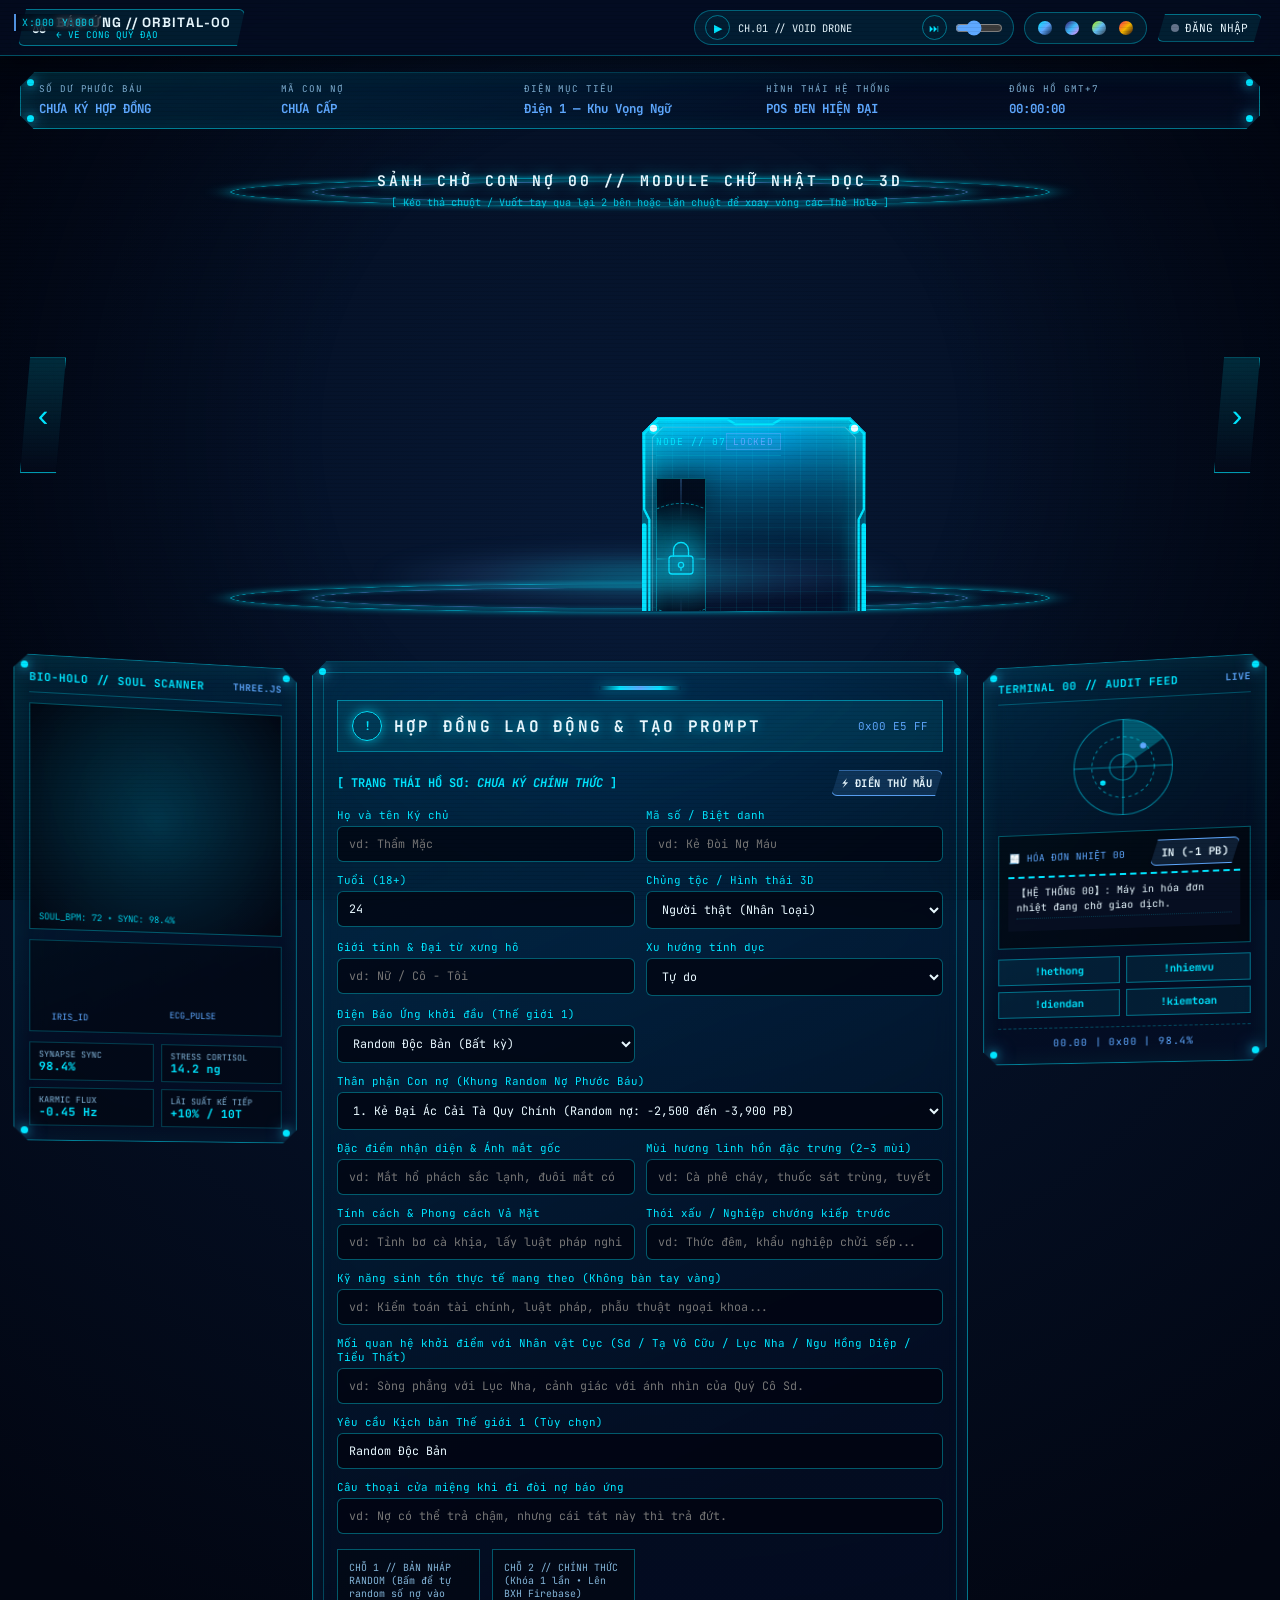
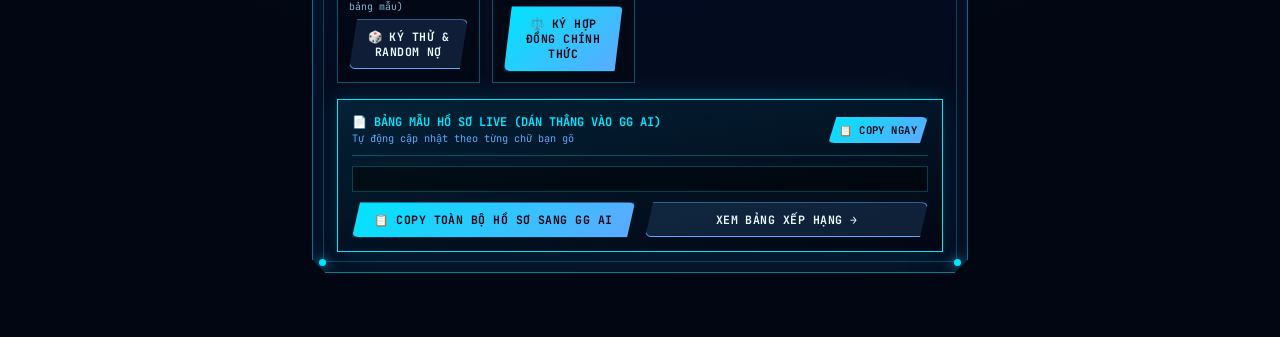
==== commit 41393b1a: "update" ====
--- a/hub.html
+++ b/hub.html
@@ -310,6 +310,16 @@
             <label class="field"><span>Họ và tên Ký chủ</span><input type="text" id="f-name" placeholder="vd: Thẩm Mặc" required /></label>
             <label class="field"><span>Mã số / Biệt danh</span><input type="text" id="f-codename" placeholder="vd: Kẻ Đòi Nợ Máu" /></label>
             <label class="field"><span>Tuổi (18+)</span><input type="number" id="f-age" min="18" max="99" value="24" required /></label>
+            <label class="field">
+                  <span>Chủng tộc / Hình thái 3D</span>
+                  <select id="npc-edit-species">
+                    <option value="Người">Người thật (Nhân loại)</option>
+                    <option value="Thú nhân">Thú nhân (Người + Tai &amp; Đuôi)</option>
+                    <option value="Thú (Cáo)">Thú 3D: Cáo Linh (Fox)</option>
+                    <option value="Thú (Chim Quạ)">Thú 3D: Chim Quạ Đen</option>
+                    <option value="Thú (Ngựa)">Thú 3D: Chiến Mã</option>
+                  </select>
+                </label>
             <label class="field"><span>Giới tính &amp; Đại từ xưng hô</span><input type="text" id="f-gender" placeholder="vd: Nữ / Cô - Tôi" required /></label>
             <label class="field">
               <span>Xu hướng tính dục</span>
@@ -746,7 +756,14 @@
         <!-- CỘT 2 (GIỮA): MÔ HÌNH NGƯỜI 3D XOAY 360 + ZOOM + TIA CHỈ ĐIỂM VÙNG -->
         <div class="bio-lab-col">
           <div class="bio-subpanel morph-stage-card">
-            <div class="subpanel-head"><span>3D ANATOMICAL MANNEQUIN (KÉO XOAY • LĂN ZOOM)</span><small id="lab-morph-tag">NAM • 188 CM</small></div>
+          <div class="subpanel-head">
+              <span>3D MORPHOLOGY VIEWER</span>
+              <div style="display:flex; gap:6px; align-items:center;">
+                <small id="lab-morph-tag">NAM • 188 CM</small>
+                <button class="btn-secondary holo-tactile" id="btn-lab-random-morph" type="button" style="padding:2px 7px; font-size:0.56rem;">🎲 RANDOM</button>
+                <button class="btn-secondary holo-tactile" id="btn-lab-toggle-shader" type="button" style="padding:2px 7px; font-size:0.56rem;">💎 HOLO</button>
+              </div>
+            </div>
 
             <div class="morph-pod-viewport morph-pod-tall" id="lab-morph-pod">
               <canvas id="lab-morph-canvas"></canvas>
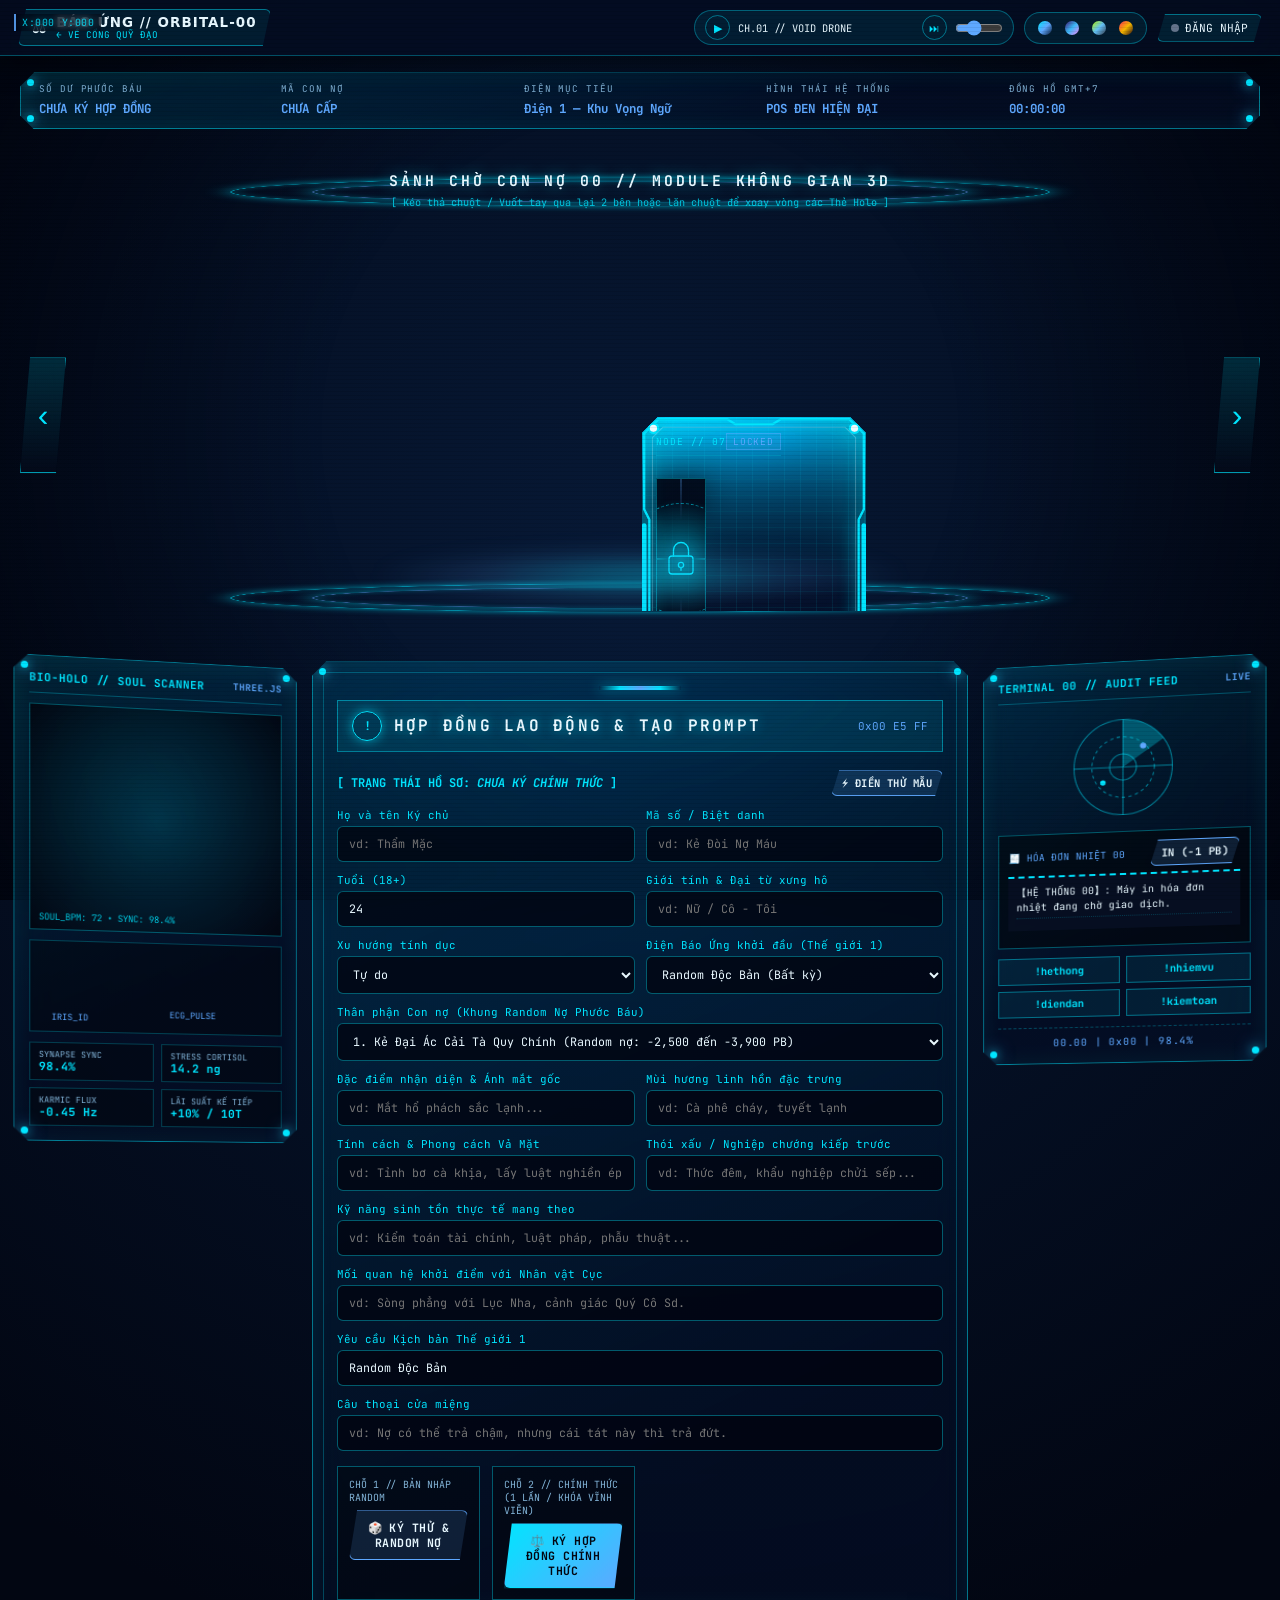
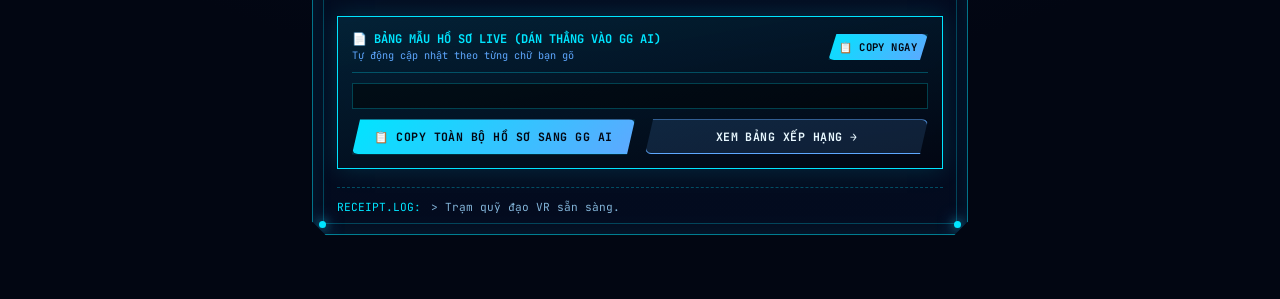
==== commit f40c59f1: "update" ====
--- a/hub.html
+++ b/hub.html
@@ -6,19 +6,18 @@
   <title>HỆ THỐNG BÁO ỨNG // TRẠM QUỸ ĐẠO VR &amp; SƠ ĐỒ THẬP ĐIỆN</title>
   <link rel="preconnect" href="https://fonts.googleapis.com" />
   <link rel="preconnect" href="https://fonts.gstatic.com" crossorigin />
-  <link href="https://fonts.googleapis.com/css2?family=JetBrains+Mono:wght@400;600;700&family=Space+Grotesk:wght@400;600;700&display=swap" rel="stylesheet" />
+  <link href="https://fonts.googleapis.com/css2?family=Chakra+Petch:wght@500;600;700&family=IBM+Plex+Mono:ital,wght@0,400;0,500;0,600;0,700;1,400&family=JetBrains+Mono:wght@400;600;700&display=swap" rel="stylesheet" />
+  <script type="importmap">
+  {
+    "imports": {
+      "three": "https://cdn.jsdelivr.net/npm/three@0.164.1/build/three.module.js",
+      "three/addons/": "https://cdn.jsdelivr.net/npm/three@0.164.1/examples/jsm/"
+    }
+  }
+  </script>
   <link rel="stylesheet" href="./css/themes.css" />
   <link rel="stylesheet" href="./css/gate.css" />
   <link rel="stylesheet" href="./css/hub.css" />
-  <script type="importmap">
-    {
-      "imports": {
-        "three": "https://cdn.jsdelivr.net/npm/three@0.164.1/build/three.module.js",
-        "three/addons/": "https://cdn.jsdelivr.net/npm/three@0.164.1/examples/jsm/"
-      }
-    }
-  </script>
-</head>
 </head>
 <body class="hub-body">
   <div class="bg-image-layer" id="bg-image-layer" aria-hidden="true"></div>
@@ -89,12 +88,10 @@
       <div class="ribbon-item"><small>ĐỒNG HỒ GMT+7</small><strong id="clock-utc">00:00:00</strong></div>
     </section>
 
-    <!-- =================================================================
-         KHU VỰC 1: SÂN KHẤU THẺ CHỮ NHẬT DỌC CÔNG NGHỆ CAO (ẢNH 2 & ẢNH 3)
-         ================================================================= -->
+    <!-- KHU VỰC 1: SÂN KHẤU THẺ CHỮ NHẬT DỌC CÔNG NGHỆ CAO -->
     <section class="holo-gallery-stage">
       <div class="gallery-rings ring-top" aria-hidden="true"><span></span><span></span></div>
-      <h2 class="gallery-heading">SẢNH CHỜ CON NỢ 00 // MODULE CHỮ NHẬT DỌC 3D</h2>
+      <h2 class="gallery-heading">SẢNH CHỜ CON NỢ 00 // MODULE KHÔNG GIAN 3D</h2>
       <p class="gallery-subhint">[ Kéo thả chuột / Vuốt tay qua lại 2 bên hoặc lăn chuột để xoay vòng các Thẻ Holo ]</p>
 
       <div class="gallery-carousel-row">
@@ -120,7 +117,7 @@
                 <svg viewBox="0 0 64 64"><rect x="10" y="14" width="44" height="36" rx="4"/><circle cx="23" cy="30" r="6"/><line x1="34" y1="26" x2="48" y2="26"/><line x1="34" y1="34" x2="46" y2="34"/><line x1="16" y1="42" x2="48" y2="42"/></svg>
               </div>
               <div class="card-mid-telemetry"><span>AUTH: CONTRACT</span><span>1/1 SEAL</span></div>
-              <div class="tab-caption"><strong>01 // HỢP ĐỒNG &amp; PROMPT</strong><small>Ký nháp • Xuất Prompt AI Mục XIV</small></div>
+              <div class="tab-caption"><strong>01 // HỢP ĐỒNG &amp; PROMPT</strong><small>Gõ đâu hiện đó • Copy sang GG AI</small></div>
             </button>
 
             <!-- THẺ 02 -->
@@ -219,10 +216,11 @@
                 <div class="circuit-arms" aria-hidden="true"></div>
                 <svg viewBox="0 0 64 64"><circle cx="32" cy="18" r="5"/><circle cx="16" cy="44" r="5"/><circle cx="48" cy="44" r="5"/><line x1="32" y1="23" x2="18" y2="40"/><line x1="32" y1="23" x2="46" y2="40"/><line x1="21" y1="44" x2="43" y2="44"/></svg>
               </div>
-              <div class="card-mid-telemetry"><span>NET v4.0</span><span>SIG: Sd.</span></div>
-              <div class="tab-caption"><strong>06 // BÁO ỨNG NET</strong><small>Diễn đàn nội bộ • Nhân sự Cục</small></div>
+              <div class="card-mid-telemetry"><span>NET v4.0</span><span>ANON / ID</span></div>
+              <div class="tab-caption"><strong>06 // BÁO ỨNG NET</strong><small>Bình luận ẩn danh • Tài khoản</small></div>
             </button>
-            <!-- THẺ 07: HỒ SƠ MẬT NHÂN SỰ CỤC (CÓ KHÓA PASS + CẢNH BÁO Sd.) -->
+
+            <!-- THẺ 07 -->
             <button class="holo-tab-card" data-tab="tab-vault" type="button">
               <svg class="card-tech-frame" viewBox="0 0 220 330" preserveAspectRatio="none" aria-hidden="true">
                 <path class="frame-outer" d="M18,4 H84 L92,9 H128 L136,4 H202 L216,18 V92 L211,102 V228 L216,238 V312 L202,326 H136 L128,321 H92 L84,326 H18 L4,312 V238 L9,228 V102 L4,92 V18 Z" />
@@ -238,8 +236,8 @@
                 <div class="circuit-arms" aria-hidden="true"></div>
                 <svg viewBox="0 0 64 64"><rect x="16" y="28" width="32" height="24" rx="4"/><path d="M22 28 V20 A10 10 0 0 1 42 20 V28"/><circle cx="32" cy="40" r="3.5"/><line x1="32" y1="43.5" x2="32" y2="47"/></svg>
               </div>
-              <div class="card-mid-telemetry"><span>CLEARANCE: LV.5</span><span>ENCRYPTED</span></div>
-              <div class="tab-caption"><strong>07 // HỒ SƠ MẬT CỤC</strong><small>Giải đố mở khóa • Thẻ lật NPC &amp; Sd.</small></div>
+              <div class="card-mid-telemetry"><span>3D FAUNA LAB</span><span>ENCRYPTED</span></div>
+              <div class="tab-caption"><strong>07 // HỒ SƠ MẬT CỤC</strong><small>Giải đố 24h • Linh thú 3D NPC</small></div>
             </button>
           </div>
         </div>
@@ -250,30 +248,18 @@
       <div class="gallery-rings ring-bottom" aria-hidden="true"><span></span><span></span></div>
     </section>
 
-    <!-- =================================================================
-         KHU VỰC 2: BUỒNG LÁI VR 3 CÁNH (CÁNH TRÁI BIO 3D + SYSTEM GIỮA + CÁNH PHẢI TERMINAL 00)
-         ================================================================= -->
+    <!-- KHU VỰC 2: BUỒNG LÁI VR 3 CÁNH -->
     <section class="cockpit-3d-grid">
-      <!-- CÁNH TRÁI: QUÉT SINH TRẮC HỌC LINH HỒN 3D (bio-holo.js) -->
       <aside class="cockpit-wing wing-l hoyo-frame bio-holo-box">
         <div class="hoyo-corner-nodes"><i></i><i></i><i></i><i></i></div>
-        <div class="wing-head">
-          <span>BIO-HOLO // SOUL SCANNER</span>
-          <small>THREE.JS</small>
-        </div>
+        <div class="wing-head"><span>BIO-HOLO // SOUL SCANNER</span><small>THREE.JS</small></div>
         <div class="bio-canvas-wrap">
           <canvas id="bio-canvas"></canvas>
           <div class="bio-overlay-tag" id="bio-bpm-readout">SOUL_BPM: 72 • SYNC: 98.4%</div>
         </div>
         <div class="bio-sub-row">
-          <div class="iris-box">
-            <canvas id="iris-canvas" width="58" height="58"></canvas>
-            <small>IRIS_ID</small>
-          </div>
-          <div class="ecg-box">
-            <canvas id="ecg-canvas" width="142" height="50"></canvas>
-            <small>ECG_PULSE</small>
-          </div>
+          <div class="iris-box"><canvas id="iris-canvas" width="58" height="58"></canvas><small>IRIS_ID</small></div>
+          <div class="ecg-box"><canvas id="ecg-canvas" width="142" height="50"></canvas><small>ECG_PULSE</small></div>
         </div>
         <div class="bio-metrics-grid">
           <div><small>SYNAPSE SYNC</small><strong id="m-synapse">98.4%</strong></div>
@@ -283,7 +269,6 @@
         </div>
       </aside>
 
-      <!-- MÀN HÌNH TRUNG TÂM HOYO SYSTEM -->
       <section class="hoyo-frame system-quest-shell" id="system-quest-shell">
         <div class="hoyo-corner-nodes"><i></i><i></i><i></i><i></i></div>
         <div class="quest-crest" aria-hidden="true"><span></span></div>
@@ -296,30 +281,20 @@
           <span class="hex-mini" id="hex-matrix">0x00 E5 FF</span>
         </div>
 
-        <!-- TAB 1: HỒ SƠ KÝ CHỦ LIVE PREVIEW + 2 CHỖ KÝ + COPY SANG GG AI -->
+        <!-- TAB 1: HỒ SƠ LIVE PREVIEW -->
         <div class="hub-panel" id="tab-profile">
           <div class="pane-bar">
             <span>[ TRẠNG THÁI HỒ SƠ: <em id="contract-status-badge">CHƯA KÝ CHÍNH THỨC</em> ]</span>
             <button class="btn-secondary holo-tactile mini-btn" id="btn-fill-sample" type="button">⚡ ĐIỀN THỬ MẪU</button>
           </div>
           <div class="lock-banner hidden" id="contract-lock-banner">
-            🔒 TÀI KHOẢN NÀY ĐÃ KÝ HỢP ĐỒNG CHÍNH THỨC — Hồ sơ đã niêm phong vĩnh viễn và đồng bộ lên Bảng Xếp Hạng. Bạn vẫn có thể bấm Copy bảng mẫu bên dưới bất cứ lúc nào.
+            🔒 TÀI KHOẢN NÀY ĐÃ KÝ HỢP ĐỒNG CHÍNH THỨC — Hồ sơ đã niêm phong vĩnh viễn và đồng bộ lên Bảng Xếp Hạng.
           </div>
 
           <form id="contract-form" class="contract-grid">
             <label class="field"><span>Họ và tên Ký chủ</span><input type="text" id="f-name" placeholder="vd: Thẩm Mặc" required /></label>
             <label class="field"><span>Mã số / Biệt danh</span><input type="text" id="f-codename" placeholder="vd: Kẻ Đòi Nợ Máu" /></label>
             <label class="field"><span>Tuổi (18+)</span><input type="number" id="f-age" min="18" max="99" value="24" required /></label>
-            <label class="field">
-                  <span>Chủng tộc / Hình thái 3D</span>
-                  <select id="npc-edit-species">
-                    <option value="Người">Người thật (Nhân loại)</option>
-                    <option value="Thú nhân">Thú nhân (Người + Tai &amp; Đuôi)</option>
-                    <option value="Thú (Cáo)">Thú 3D: Cáo Linh (Fox)</option>
-                    <option value="Thú (Chim Quạ)">Thú 3D: Chim Quạ Đen</option>
-                    <option value="Thú (Ngựa)">Thú 3D: Chiến Mã</option>
-                  </select>
-                </label>
             <label class="field"><span>Giới tính &amp; Đại từ xưng hô</span><input type="text" id="f-gender" placeholder="vd: Nữ / Cô - Tôi" required /></label>
             <label class="field">
               <span>Xu hướng tính dục</span>
@@ -351,33 +326,31 @@
                 <option value="avenger">5. Kẻ Điên Báo Thù Bất Cần Đời (Random nợ: -3,800 đến -5,500 PB)</option>
               </select>
             </label>
-            <label class="field"><span>Đặc điểm nhận diện &amp; Ánh mắt gốc</span><input type="text" id="f-appearance" placeholder="vd: Mắt hổ phách sắc lạnh, đuôi mắt có nốt ruồi..." /></label>
-            <label class="field"><span>Mùi hương linh hồn đặc trưng (2–3 mùi)</span><input type="text" id="f-scent" placeholder="vd: Cà phê cháy, thuốc sát trùng, tuyết lạnh" /></label>
-            <label class="field"><span>Tính cách &amp; Phong cách Vả Mặt</span><input type="text" id="f-personality" placeholder="vd: Tỉnh bơ cà khịa, lấy luật pháp nghiền ép" /></label>
+            <label class="field"><span>Đặc điểm nhận diện &amp; Ánh mắt gốc</span><input type="text" id="f-appearance" placeholder="vd: Mắt hổ phách sắc lạnh..." /></label>
+            <label class="field"><span>Mùi hương linh hồn đặc trưng</span><input type="text" id="f-scent" placeholder="vd: Cà phê cháy, tuyết lạnh" /></label>
+            <label class="field"><span>Tính cách &amp; Phong cách Vả Mặt</span><input type="text" id="f-personality" placeholder="vd: Tỉnh bơ cà khịa, lấy luật nghiền ép" /></label>
             <label class="field"><span>Thói xấu / Nghiệp chướng kiếp trước</span><input type="text" id="f-sin" placeholder="vd: Thức đêm, khẩu nghiệp chửi sếp..." required /></label>
-            <label class="field span-2"><span>Kỹ năng sinh tồn thực tế mang theo (Không bàn tay vàng)</span><input type="text" id="f-skill" placeholder="vd: Kiểm toán tài chính, luật pháp, phẫu thuật ngoại khoa..." required /></label>
-            <label class="field span-2"><span>Mối quan hệ khởi điểm với Nhân vật Cục (Sd / Tạ Vô Cữu / Lục Nha / Ngu Hồng Diệp / Tiểu Thất)</span><input type="text" id="f-relations" placeholder="vd: Sòng phẳng với Lục Nha, cảnh giác với ánh nhìn của Quý Cô Sd." /></label>
-            <label class="field span-2"><span>Yêu cầu Kịch bản Thế giới 1 (Tùy chọn)</span><input type="text" id="f-world-req" value="Random Độc Bản" placeholder="Ghi Random Độc Bản hoặc mô tả bối cảnh muốn chơi..." /></label>
-            <label class="field span-2"><span>Câu thoại cửa miệng khi đi đòi nợ báo ứng</span><input type="text" id="f-quote" placeholder="vd: Nợ có thể trả chậm, nhưng cái tát này thì trả đứt." /></label>
+            <label class="field span-2"><span>Kỹ năng sinh tồn thực tế mang theo</span><input type="text" id="f-skill" placeholder="vd: Kiểm toán tài chính, luật pháp, phẫu thuật..." required /></label>
+            <label class="field span-2"><span>Mối quan hệ khởi điểm với Nhân vật Cục</span><input type="text" id="f-relations" placeholder="vd: Sòng phẳng với Lục Nha, cảnh giác Quý Cô Sd." /></label>
+            <label class="field span-2"><span>Yêu cầu Kịch bản Thế giới 1</span><input type="text" id="f-world-req" value="Random Độc Bản" /></label>
+            <label class="field span-2"><span>Câu thoại cửa miệng</span><input type="text" id="f-quote" placeholder="vd: Nợ có thể trả chậm, nhưng cái tát này thì trả đứt." /></label>
 
             <div class="span-2 dual-sign-box">
               <div class="sign-slot">
-                <small>CHỖ 1 // BẢN NHÁP RANDOM (Bấm để tự random số nợ vào bảng mẫu)</small>
+                <small>CHỖ 1 // BẢN NHÁP RANDOM</small>
                 <button class="btn-secondary holo-tactile" id="btn-sign-draft" type="button">🎲 KÝ THỬ &amp; RANDOM NỢ</button>
               </div>
               <div class="sign-slot">
-                <small>CHỖ 2 // CHÍNH THỨC (Khóa 1 lần • Lên BXH Firebase)</small>
+                <small>CHỖ 2 // CHÍNH THỨC (1 LẦN / KHÓA VĨNH VIỄN)</small>
                 <button class="btn-primary holo-tactile" id="btn-sign-official" type="submit">⚖️ KÝ HỢP ĐỒNG CHÍNH THỨC</button>
               </div>
             </div>
           </form>
 
-          <!-- BIÊN LAI PHẠT CHI TIẾT KHI BẤM RANDOM / KÝ -->
           <div class="audit-result hidden" id="audit-result">
             <div class="audit-receipt" id="audit-receipt-box"></div>
           </div>
 
-          <!-- BẢNG MẪU LIVE: GÕ ĐẾN ĐÂU HIỆN TỚI ĐÓ -> COPY THẲNG SANG GG AI -->
           <div class="live-dossier-box" id="live-dossier-box">
             <div class="live-dossier-head">
               <div>
@@ -394,18 +367,14 @@
           </div>
         </div>
 
-        <!-- TAB 2: MÔ HÌNH 3D TAM GIÁC NGƯỢC THẬT -->
+        <!-- TAB 2: THÁP 3D -->
         <div class="hub-panel hidden" id="tab-pyramid">
-          <p class="pyramid-guide">
-            [ Kéo để xoay tháp 3D • Chạm trực tiếp lên tầng kính trên khối Tam Giác Ngược để bắn tia chỉ điểm &amp; lật mở dữ liệu ]
-          </p>
-
+          <p class="pyramid-guide">[ Kéo để xoay tháp 3D • Chạm trực tiếp lên tầng kính trên khối Tam Giác Ngược ]</p>
           <div class="pyramid-layout" id="pyramid-layout">
             <div class="pyramid-3d-viewport" id="pyramid-3d-viewport">
               <canvas id="pyramid-3d-canvas"></canvas>
               <div class="pyramid-hud-tag">MODEL // INVERTED_TOWER_10.OBJ • DRAG TO ORBIT</div>
             </div>
-
             <svg class="pyramid-arrow-svg" id="pyramid-arrow-svg" aria-hidden="true">
               <defs>
                 <marker id="laser-arrowhead" markerWidth="10" markerHeight="10" refX="8" refY="5" orient="auto">
@@ -415,7 +384,6 @@
               <path id="pyramid-pointer-path" d="" marker-end="url(#laser-arrowhead)" />
               <circle id="pyramid-pointer-origin" cx="0" cy="0" r="5" />
             </svg>
-
             <div class="tier-flip-card" id="tier-flip-card">
               <div class="tier-flip-inner" id="tier-flip-inner">
                 <div class="tier-badge-row">
@@ -432,7 +400,7 @@
           </div>
         </div>
 
-        <!-- TAB 3: BẢNG XẾP HẠNG 24H GMT+7 -->
+        <!-- TAB 3: BXH -->
         <div class="hub-panel hidden" id="tab-ranking">
           <div class="pane-bar">
             <span>[ CHU KỲ RANDOM 24H — MÚI GIỜ GMT+7 ]</span>
@@ -446,7 +414,7 @@
           <div class="rank-scroll-list" id="rank-track"></div>
         </div>
 
-        <!-- TAB 4: KHO TRỌNG ÁN & MÔ PHỎNG !NHIEMVU -->
+        <!-- TAB 4: KHO ÁN & !NHIEMVU -->
         <div class="hub-panel hidden" id="tab-sectors">
           <div class="pane-bar">
             <span>[ DANH MỤC 10 KHU VỰC THẬP ĐIỆN ]</span>
@@ -455,10 +423,9 @@
           <div class="sectors-grid" id="sectors-grid"></div>
           <div class="sector-detail-box">
             <strong id="sd-title">Chọn một Điện để xem chi tiết</strong>
-            <p id="sd-desc">Mọi Kẻ Cướp Phước tại 10 Điện đều mua Hào quang lậu từ mạng lưới ngầm.</p>
+            <p id="sd-desc">Mọi Kẻ Cướp Phước tại 10 Điện đều mua Hào quang lậu.</p>
             <button class="btn-primary holo-tactile" id="btn-lock-sector" type="button">KHÓA MỤC TIÊU ĐIỆN NÀY</button>
           </div>
-
           <div class="pane-bar" style="margin-top: 18px;">
             <span>[ MÔ PHỎNG LỆNH !NHIEMVU — ĐỀ CỬ HỢP ĐỒNG &amp; TRỌNG ÁN ĐỘC BẢN ]</span>
             <button class="btn-secondary holo-tactile mini-btn" id="btn-gen-contracts" type="button">⚡ SINH 3 TRỌNG ÁN ĐỘC BẢN</button>
@@ -467,33 +434,26 @@
           <div class="unique-cases-list" id="unique-cases-list"></div>
         </div>
 
-        <!-- TAB 5: CHỢ ĐEN LỤC NHA & MÔ PHỎNG !HETHONG -->
+        <!-- TAB 5: CHỢ ĐEN & !HETHONG -->
         <div class="hub-panel hidden" id="tab-market">
-          <div class="pane-bar">
-            <span>[ LỆNH !HETHONG — HÌNH THÁI VẬT LÝ CỦA KẾ TOÁN VIÊN 00 ]</span>
-          </div>
+          <div class="pane-bar"><span>[ LỆNH !HETHONG — HÌNH THÁI VẬT LÝ CỦA KẾ TOÁN VIÊN 00 ]</span></div>
           <div class="manifest-switch-group" id="manifest-switch-group">
             <button class="manifest-btn holo-tactile is-active" data-manifest="pos" type="button">💳 MÁY POS ĐEN (HIỆN ĐẠI)</button>
             <button class="manifest-btn holo-tactile" data-manifest="abacus" type="button">🐦 BÀN TÍNH &amp; QUẠ ĐEN (CỔ ĐẠI)</button>
             <button class="manifest-btn holo-tactile" data-manifest="radio" type="button">📻 RADIO RỈ SÉT (MẠT THẾ / VÔ GIAN)</button>
           </div>
           <div class="manifest-preview-box" id="manifest-preview-box"></div>
-
-          <div class="pane-bar">
-            <span>[ BẢNG GIÁ HỆ THỐNG 00 VS. CHỢ ĐEN LỤC NHA (KHÔNG BÀN TAY VÀNG) ]</span>
-          </div>
-          <p class="market-note">Mọi giao dịch trừ PB yêu cầu tài khoản đã ký Hợp đồng chính thức. Chi phí in biên lai vật lý (!hethong): -1.00 PB.</p>
+          <div class="pane-bar"><span>[ BẢNG GIÁ HỆ THỐNG 00 VS. CHỢ ĐEN LỤC NHA ]</span></div>
+          <p class="market-note">Mọi giao dịch trừ PB yêu cầu tài khoản đã ký Hợp đồng chính thức.</p>
           <div class="market-list" id="market-list"></div>
         </div>
 
-        <!-- TAB 6: MẠNG NỘI BỘ BÁO ỨNG NET (!diendan) + COMMENT USER & ẨN DANH -->
+        <!-- TAB 6: BÁO ỨNG NET -->
         <div class="hub-panel hidden" id="tab-forum">
           <div class="pane-bar">
             <span>[ MẠNG NỘI BỘ BÁO ỨNG NET v4.0 — !DIENDAN ]</span>
             <button class="btn-secondary holo-tactile mini-btn" id="btn-refresh-forum" type="button">Quét tin mới (-0.50 PB)</button>
           </div>
-
-          <!-- KHUNG SETTING ĐĂNG BÌNH LUẬN (MẶC ĐỊNH TÀI KHOẢN LOGIN / CHUYỂN ẨN DANH) -->
           <form class="forum-composer" id="forum-composer">
             <div class="composer-identity-row">
               <span class="composer-label">CHẾ ĐỘ ĐĂNG TIN:</span>
@@ -501,20 +461,10 @@
                 <button type="button" class="identity-mode-btn holo-tactile is-active" id="btn-mode-account" data-post-mode="account">
                   👤 <span id="forum-account-preview">Tài khoản đăng nhập</span>
                 </button>
-                <button type="button" class="identity-mode-btn holo-tactile" id="btn-mode-anon" data-post-mode="anon">
-                  🎭 Đăng Ẩn Danh
-                </button>
-              </div>
-            </div>
-
-            <textarea
-              id="forum-comment-input"
-              rows="3"
-              maxlength="500"
-              placeholder="Bóc phốt Kẻ Cướp Phước, chia sẻ mẹo vả mặt hoặc than thở vận đen lên Báo Ứng Net..."
-              required
-            ></textarea>
-
+                <button type="button" class="identity-mode-btn holo-tactile" id="btn-mode-anon" data-post-mode="anon">🎭 Đăng Ẩn Danh</button>
+              </div>
+            </div>
+            <textarea id="forum-comment-input" rows="3" maxlength="500" placeholder="Bóc phốt Kẻ Cướp Phước hoặc than thở vận đen..." required></textarea>
             <div class="composer-footer">
               <small id="forum-post-hint">Đang chọn: Mặc định theo tài khoản đăng nhập</small>
               <div class="composer-actions">
@@ -523,18 +473,15 @@
               </div>
             </div>
           </form>
-
           <div class="forum-feed" id="forum-feed"></div>
-         <div class="vault-teaser-bar">
-            <span>🔐 Hồ sơ chi tiết các Nhân sự Cấp Cao Cục Báo Ứng đã được chuyển vào Kho Lưu Trữ Mật (Yêu cầu giải mã).</span>
+          <div class="vault-teaser-bar">
+            <span>🔐 Hồ sơ Sinh trắc học &amp; Linh thú 3D Nhân sự Cục được lưu trong Kho Mật.</span>
             <button class="btn-secondary holo-tactile mini-btn" id="btn-goto-vault" type="button">MỞ TAB 07: HỒ SƠ MẬT →</button>
           </div>
         </div>
 
-        <!-- TAB 7: KHO HỒ SƠ MẬT NHÂN SỰ CỤC (GIẢI ĐỐ PASS + LẬT THẺ 3D + LỖI XÂM NHẬP Sd.) -->
+        <!-- TAB 7: KHO HỒ SƠ MẬT + SETTING 1 ĐỘNG VẬT 3D / NPC -->
         <div class="hub-panel hidden" id="tab-vault">
-          <!-- MÀN KHÓA GIẢI ĐỐ MẸO -->
-          <!-- MÀN KHÓA GIẢI ĐỐ MẸO & LOGIC CĂNG NÃO (3 BỘ ĐỀ XOAY VÒNG) -->
           <div class="vault-lock-screen" id="vault-lock-screen">
             <div class="vault-lock-header">
               <div class="vault-header-top">
@@ -544,9 +491,7 @@
               <h4 id="vault-protocol-title">🔐 KÉT LƯU TRỮ HỒ SƠ MẬT — XÁC THỰC TRÍ TUỆ</h4>
               <p>Giải đúng <strong>5 câu đố vặn vẹo</strong> bên dưới (cẩn thận bẫy đọc lướt), ghép 5 chữ số theo đúng thứ tự để mở Kho Thẻ:</p>
             </div>
-
             <ol class="riddle-list" id="vault-riddle-list"></ol>
-
             <form class="vault-pass-form" id="vault-riddle-form">
               <input type="text" id="vault-pass-input" maxlength="8" placeholder="Nhập mật mã 5 số..." autocomplete="off" required />
               <button class="btn-primary holo-tactile" type="submit">🔓 GIẢI MÃ TRUY CẬP</button>
@@ -556,49 +501,46 @@
             <div class="vault-hint-box hidden" id="vault-hint-box"></div>
           </div>
 
-          <!-- KHO 6 THẺ LẬT 3D (SAU KHI MỞ PASS) -->
           <div class="vault-cards-stage hidden" id="vault-cards-stage">
             <div class="pane-bar">
-              <span>[ BẤM THẺ ĐỂ QUÉT DỮ LIỆU &amp; PHÓNG TO BẢNG CHỈ SỐ ]</span>
+              <span>[ BẤM THẺ ĐỂ GIẢI MÃ &amp; XEM ĐỘNG VẬT 3D BIỂU TƯỢNG ]</span>
               <div class="vault-stage-actions">
-                <button class="btn-secondary holo-tactile mini-btn" id="btn-toggle-npc-editor" type="button">⚙️ SETTING ẢNH &amp; DÁNG NPC</button>
+                <button class="btn-secondary holo-tactile mini-btn" id="btn-toggle-npc-editor" type="button">⚙️ SETTING ẢNH &amp; LINH THÚ 3D</button>
                 <button class="btn-secondary holo-tactile mini-btn" id="btn-vault-lock" type="button">🔒 KHÓA KÉT LẠI</button>
               </div>
             </div>
 
-            <!-- BẢNG SETTING ẢNH + GIỚI TÍNH + CHIỀU CAO + CÂN NẶNG CHO NPC -->
+            <!-- SETTING MỖI NPC 1 ĐỘNG VẬT 3D THẬT + ẢNH CHÂN DUNG -->
             <form class="npc-editor-panel hidden" id="npc-editor-panel">
               <div class="npc-editor-grid">
                 <label class="field">
                   <span>Chọn NPC cần Setting</span>
                   <select id="npc-edit-select">
+                    <option value="sys00">Hệ Thống 00 (Kế Toán Viên)</option>
                     <option value="tavocuu">Tạ Vô Cữu (Thanh Tra Trưởng)</option>
                     <option value="lucnha">Lục Nha (Trùm Chợ Đen)</option>
                     <option value="nguhongdiep">Ngu Hồng Diệp (Giám Ngục)</option>
                     <option value="tieuthat">Tiểu Thất #707 (Thực Tập Sinh)</option>
-                    <option value="sys00">Hệ Thống 00 (Kế Toán Viên)</option>
-                    <option value="sd">Quý Cô 'Sd.' (Trùm Cuối — Ground Truth)</option>
+                    <option value="sd">Quý Cô 'Sd.' (Trùm Cuối)</option>
                   </select>
                 </label>
                 <label class="field">
-                  <span>Giới tính (Đổi form dáng người)</span>
-                  <select id="npc-edit-gender">
-                    <option value="Nam">Nam (Vai rộng, thân chữ V)</option>
-                    <option value="Nữ">Nữ (Eo thon, đường cong)</option>
-                    <option value="Phi giới tính">Phi giới tính (Thanh mảnh)</option>
-                    <option value="AI / Vô tính">AI / Vô tính (Khung lượng tử)</option>
+                  <span>1 Loài Động Vật 3D Biểu Tượng</span>
+                  <select id="npc-edit-animal">
+                    <option value="stork">Hắc Hạc Đưa Tin (Stork.glb — Bay)</option>
+                    <option value="horse">Chiến Mã Phán Quyết (Horse.glb — Phi)</option>
+                    <option value="fox">Xích Hồ Ly Chợ Đen (Fox.glb — Cáo)</option>
+                    <option value="flamingo">Hồng Hạc Huyết Đỏ (Flamingo.glb — Bay)</option>
+                    <option value="parrot">Vẹt Báo Tin Hậu Đậu (Parrot.glb — Bay)</option>
+                    <option value="shark">Bạch Sa Vũ Trụ (shark.glb — Bơi)</option>
                   </select>
                 </label>
-                <label class="field">
-                  <span>Chiều cao (cm)</span>
-                  <input type="number" id="npc-edit-height" min="140" max="220" value="188" />
-                </label>
-                <label class="field">
-                  <span>Cân nặng (kg)</span>
-                  <input type="number" id="npc-edit-weight" min="0" max="150" value="76" />
+                <label class="field span-2">
+                  <span>Link Model 3D .GLB riêng (Để trống sẽ tự dùng model động vật 3D thật mặc định)</span>
+                  <input type="url" id="npc-edit-model" placeholder="https://.../animal.glb hoặc ./assets/models/..." />
                 </label>
                 <label class="field span-2">
-                  <span>Link Ảnh Chân Dung NPC (hoặc chọn file từ máy bên dưới)</span>
+                  <span>Link Ảnh Chân Dung NPC (Góc trái khung hồ sơ)</span>
                   <input type="url" id="npc-edit-avatar" placeholder="https://... hoặc ./assets/..." />
                 </label>
               </div>
@@ -616,22 +558,17 @@
 
             <div class="vault-cards-grid" id="vault-cards-grid"></div>
           </div>
-
-        <!-- BIÊN LAI TRỰC TIẾP -->
+        </div>
+
         <div class="terminal-footer-log">
           <span>RECEIPT.LOG:</span>
-          <div class="inline-log" id="receipt-feed"><p class="muted">&gt; Trạm quỹ đạo VR sẵn sàng. Chạm hoặc trượt để thao tác.</p></div>
+          <div class="inline-log" id="receipt-feed"><p class="muted">&gt; Trạm quỹ đạo VR sẵn sàng.</p></div>
         </div>
       </section>
 
-      <!-- CÁNH PHẢI: RADAR + MÁY IN HÓA ĐƠN NHIỆT + BẢNG LỆNH NHANH -->
       <aside class="cockpit-wing wing-r hoyo-frame bio-holo-box">
         <div class="hoyo-corner-nodes"><i></i><i></i><i></i><i></i></div>
-        <div class="wing-head">
-          <span>TERMINAL 00 // AUDIT FEED</span>
-          <small>LIVE</small>
-        </div>
-
+        <div class="wing-head"><span>TERMINAL 00 // AUDIT FEED</span><small>LIVE</small></div>
         <div class="radar-center-wrap">
           <svg class="mini-radar" viewBox="0 0 100 100" aria-hidden="true">
             <circle cx="50" cy="50" r="44" />
@@ -644,30 +581,25 @@
             <circle class="blip alt" cx="32" cy="64" r="2.5" />
           </svg>
         </div>
-
         <div class="thermal-printer-slot">
           <div class="printer-head">
             <span>🧾 HÓA ĐƠN NHIỆT 00</span>
             <button class="btn-secondary holo-tactile mini-btn" id="btn-print-receipt" type="button">IN (-1 PB)</button>
           </div>
-          <div class="thermal-paper" id="thermal-paper">
-            <p>【HỆ THỐNG 00】: Máy in hóa đơn nhiệt đang chờ giao dịch.</p>
-          </div>
-        </div>
-
+          <div class="thermal-paper" id="thermal-paper"><p>【HỆ THỐNG 00】: Máy in hóa đơn nhiệt đang chờ giao dịch.</p></div>
+        </div>
         <div class="quick-cmd-grid">
           <button class="cmd-chip holo-tactile" data-cmd="!hethong" type="button">!hethong</button>
           <button class="cmd-chip holo-tactile" data-cmd="!nhiemvu" type="button">!nhiemvu</button>
           <button class="cmd-chip holo-tactile" data-cmd="!diendan" type="button">!diendan</button>
           <button class="cmd-chip holo-tactile" data-cmd="!kiemtoan" type="button">!kiemtoan</button>
         </div>
-
         <div class="live-number-ticker" id="live-number-ticker">00.00 | 0x00 | 98.4%</div>
       </aside>
     </section>
   </main>
 
-  <!-- MODAL TÀI KHOẢN & ĐỔI AVATAR -->
+  <!-- MODAL TÀI KHOẢN FIREBASE -->
   <div class="modal-backdrop hidden" id="modal-auth">
     <div class="hoyo-frame sys-modal">
       <div class="hoyo-corner-nodes"><i></i><i></i><i></i><i></i></div>
@@ -688,7 +620,6 @@
           </form>
           <p class="auth-msg" id="auth-msg"></p>
         </div>
-
         <div id="auth-logged-in" class="hidden">
           <div class="profile-box">
             <img id="profile-avatar" class="profile-avatar-lg" src="" alt="Avatar" />
@@ -698,28 +629,22 @@
               <p class="pb-tag">Phước Báu: <span id="profile-pb">Chưa ký hợp đồng (-- PB)</span></p>
             </div>
           </div>
-
           <div class="avatar-editor">
             <label>ĐỔI AVATAR CON NỢ (Link ảnh hoặc tải từ máy)</label>
             <div class="avatar-row">
               <input type="url" id="avatar-url-input" placeholder="Dán link ảnh Avatar..." />
               <button class="btn-secondary holo-tactile" id="btn-save-avatar-url" type="button">Lưu</button>
             </div>
-            <label class="file-upload-btn holo-tactile">
-              📁 Chọn ảnh từ máy
-              <input type="file" id="avatar-file-input" accept="image/*" hidden />
-            </label>
-          </div>
-
-          <div class="auth-actions">
-            <button class="btn-danger holo-tactile" id="btn-logout" type="button">Đăng xuất</button>
-          </div>
+            <label class="file-upload-btn holo-tactile">📁 Chọn ảnh từ máy<input type="file" id="avatar-file-input" accept="image/*" hidden /></label>
+          </div>
+          <div class="auth-actions"><button class="btn-danger holo-tactile" id="btn-logout" type="button">Đăng xuất</button></div>
           <p class="auth-msg" id="auth-sync-msg"></p>
         </div>
       </div>
     </div>
   </div>
-  <!-- MODAL BIO-TELEMETRY 3D TINH TẾ TƯƠNG LAI (3 CỘT CHUẨN ẢNH CONCEPT) -->
+
+  <!-- MODAL BIO-TELEMETRY 3D ĐỘNG VẬT THẬT + CHỈ ĐIỂM CHI TIẾT ĐỘNG VẬT -->
   <div class="modal-backdrop hidden" id="npc-dossier-modal">
     <div class="hoyo-frame bio-lab-shell bio-lab-wide">
       <div class="hoyo-corner-nodes"><i></i><i></i><i></i><i></i></div>
@@ -731,50 +656,44 @@
           <small id="lab-npc-role">TỔNG KIỂM TOÁN TRƯỞNG</small>
         </div>
         <div class="bio-lab-status-right">
-          <span class="lab-online-dot">AI DIAGNOSTICS LIVE <i></i></span>
+          <button class="btn-secondary holo-tactile mini-btn" id="btn-morph-mode" type="button">💠 CHẾ ĐỘ: THỰC TẾ 3D</button>
+          <span class="lab-online-dot">AI TELEMETRY LIVE <i></i></span>
           <button class="btn-secondary holo-tactile mini-btn" id="btn-close-npc-modal" type="button">✕ ĐÓNG</button>
         </div>
       </div>
 
       <div class="bio-lab-3col">
-        <!-- CỘT 1 (TRÁI): ẢNH CHÂN DUNG + VITAL MATRIX + SÓNG ECG CHẠY -->
+        <!-- CỘT 1: ẢNH NPC GÓC TRÁI + VITAL MATRIX + ECG + AI NEURAL STREAM -->
         <div class="bio-lab-col">
           <div class="bio-portrait-frame" id="lab-portrait-box"></div>
-
           <div class="bio-subpanel">
             <div class="subpanel-head"><span>VITAL MATRIX</span><small>LIVE ECG</small></div>
             <canvas id="lab-ecg-canvas" width="260" height="44"></canvas>
             <div class="vital-matrix-list" id="lab-vital-list"></div>
           </div>
-
           <div class="bio-subpanel">
             <div class="subpanel-head"><span>AI NEURAL STREAM</span><small>RUNNING</small></div>
             <div class="lab-ai-stream" id="lab-ai-stream"></div>
           </div>
         </div>
 
-        <!-- CỘT 2 (GIỮA): MÔ HÌNH NGƯỜI 3D XOAY 360 + ZOOM + TIA CHỈ ĐIỂM VÙNG -->
+        <!-- CỘT 2: ĐỘNG VẬT 3D THẬT XOAY 360 + CHỈ ĐIỂM CHI TIẾT ĐỘNG VẬT -->
         <div class="bio-lab-col">
           <div class="bio-subpanel morph-stage-card">
-          <div class="subpanel-head">
-              <span>3D MORPHOLOGY VIEWER</span>
-              <div style="display:flex; gap:6px; align-items:center;">
-                <small id="lab-morph-tag">NAM • 188 CM</small>
-                <button class="btn-secondary holo-tactile" id="btn-lab-random-morph" type="button" style="padding:2px 7px; font-size:0.56rem;">🎲 RANDOM</button>
-                <button class="btn-secondary holo-tactile" id="btn-lab-toggle-shader" type="button" style="padding:2px 7px; font-size:0.56rem;">💎 HOLO</button>
-              </div>
+            <div class="subpanel-head">
+              <span id="lab-animal-header">LINH THÚ 3D BIỂU TƯỢNG (KÉO XOAY • LĂN ZOOM)</span>
+              <small id="lab-morph-tag">HORSE.GLB</small>
             </div>
 
             <div class="morph-pod-viewport morph-pod-tall" id="lab-morph-pod">
               <canvas id="lab-morph-canvas"></canvas>
-              <div class="morph-loading-hud hidden" id="lab-morph-loading">ĐANG TẢI MODEL 3D... 0%</div>
-              <div class="morph-live-hud" id="lab-morph-live-hud">RIG: XBOT_BIO // DRAG 360°</div>
+              <div class="morph-loader-badge hidden" id="lab-model-loading">ĐANG NẠP MODEL 3D...</div>
               <svg class="morph-callout-svg" id="lab-callout-svg" aria-hidden="true"></svg>
 
-              <button type="button" class="zone-pin-btn pin-head is-active" data-zone="head">ĐẦU / MẮT</button>
-              <button type="button" class="zone-pin-btn pin-chest" data-zone="chest">CỔ / NGỰC</button>
-              <button type="button" class="zone-pin-btn pin-hand" data-zone="hand">TAY / ĐẠO CỤ</button>
-              <button type="button" class="zone-pin-btn pin-stance" data-zone="stance">DÁNG / BÍ MẬT</button>
+              <button type="button" class="zone-pin-btn pin-head is-active" data-zone="head">ĐẦU &amp; GIÁC QUAN</button>
+              <button type="button" class="zone-pin-btn pin-chest" data-zone="chest">THÂN &amp; LÕI TIM</button>
+              <button type="button" class="zone-pin-btn pin-limb" data-zone="limb">CÁNH / CHI / VUỐT</button>
+              <button type="button" class="zone-pin-btn pin-tail" data-zone="tail">ĐUÔI &amp; ĐỘNG LỰC</button>
             </div>
 
             <div class="lab-zone-detail" id="lab-zone-detail"></div>
@@ -782,25 +701,20 @@
           </div>
         </div>
 
-        <!-- CỘT 3 (PHẢI): BIỂU ĐỒ AI CHẠY + ĐỒNG HỒ TRÒN + LED INDEX + TIỂU SỬ -->
+        <!-- CỘT 3: BIỂU ĐỒ AI + RADIAL GAUGE + LED INDEX + HỒ SƠ -->
         <div class="bio-lab-col">
           <div class="bio-subpanel">
             <div class="subpanel-head"><span>AI-DRIVEN DIAGNOSTICS</span><small>TELEMETRY</small></div>
             <canvas id="lab-ai-chart" width="380" height="88"></canvas>
             <div class="lab-radial-gauges" id="lab-radial-gauges"></div>
           </div>
-
           <div class="bio-subpanel">
             <div class="subpanel-head"><span>KARMIC TELEMETRY INDEX</span><small>OPTIMAL</small></div>
             <div class="seg-bars-list" id="lab-seg-bars"></div>
-            <div class="lab-artifact-box">
-              <small>BIỂU TƯỢNG NHÂN QUẢ</small>
-              <p id="lab-artifact"></p>
-            </div>
-          </div>
-
+            <div class="lab-artifact-box"><small>BIỂU TƯỢNG NHÂN QUẢ</small><p id="lab-artifact"></p></div>
+          </div>
           <div class="bio-subpanel lab-dossier-detail">
-            <div class="subpanel-head"><span>CLASSIFIED PROFILE</span><small>DECRYPTED</small></div>
+            <div class="subpanel-head"><span>HỒ SƠ ĐỊNH DANH</span><small>DECRYPTED</small></div>
             <p class="lab-bio-text" id="lab-bio"></p>
             <blockquote class="lab-quote-box" id="lab-quote"></blockquote>
           </div>
@@ -808,19 +722,19 @@
       </div>
     </div>
   </div>
-  <!-- MÀN HÌNH CẢNH BÁO XÂM NHẬP HỆ THỐNG (KHI BẤM THẺ Sd.) -->
+
+  <!-- MÀN HÌNH CẢNH BÁO XÂM NHẬP HỆ THỐNG -->
   <div class="intrusion-overlay hidden" id="intrusion-overlay" role="alertdialog" aria-modal="true">
     <div class="hazard-tape tape-top">
       <span>⚠ WARNING // UNAUTHORIZED BREACH DETECTED // PHÁT HIỆN KẺ XÂM NHẬP HỆ THỐNG // ERROR 403 ⚠</span>
     </div>
-
     <div class="intrusion-alert-box">
       <div class="intrusion-icon">⚠</div>
       <div class="intrusion-code">SYSTEM ERROR 403 // CLEARANCE OMEGA VIOLATION</div>
       <h2 class="intrusion-title">CẢNH BÁO: KẺ XÂM NHẬP HỆ THỐNG!</h2>
       <p class="intrusion-desc">
         <strong>KHÔNG CÓ QUYỀN TRUY CẬP HỒ SƠ [Sd.]</strong><br />
-        Hệ thống Kiểm toán Trung tâm đã khóa luồng dữ liệu, ghi nhận dấu vết linh hồn và phát lệnh truy vết khẩn cấp tới Thanh Tra Trưởng Tạ Vô Cữu.
+        Hệ thống Kiểm toán Trung tâm đã khóa luồng dữ liệu và phát lệnh truy vết khẩn cấp tới Thanh Tra Trưởng Tạ Vô Cữu.
       </p>
       <div class="intrusion-trace">
         <span id="intrusion-status-line">TRACING SOUL SIGNATURE... LOCKDOWN IN PROGRESS</span>
@@ -829,11 +743,11 @@
       <div class="intrusion-progress"><span id="intrusion-progress-bar"></span></div>
       <button class="btn-ghost mini-btn" id="btn-dismiss-intrusion" type="button" style="margin-top:10px; border-color:rgba(255,80,100,0.45); color:#ffb3be;">Ngắt tín hiệu khẩn cấp</button>
     </div>
-
     <div class="hazard-tape tape-bottom">
       <span>⚠ ACCESS DENIED // TRUY CẬP BỊ TỪ CHỐI // SYSTEM LOCKDOWN // DO NOT ATTEMPT AGAIN ⚠</span>
     </div>
   </div>
+
   <script type="module" src="./js/hub.js"></script>
 </body>
 </html>
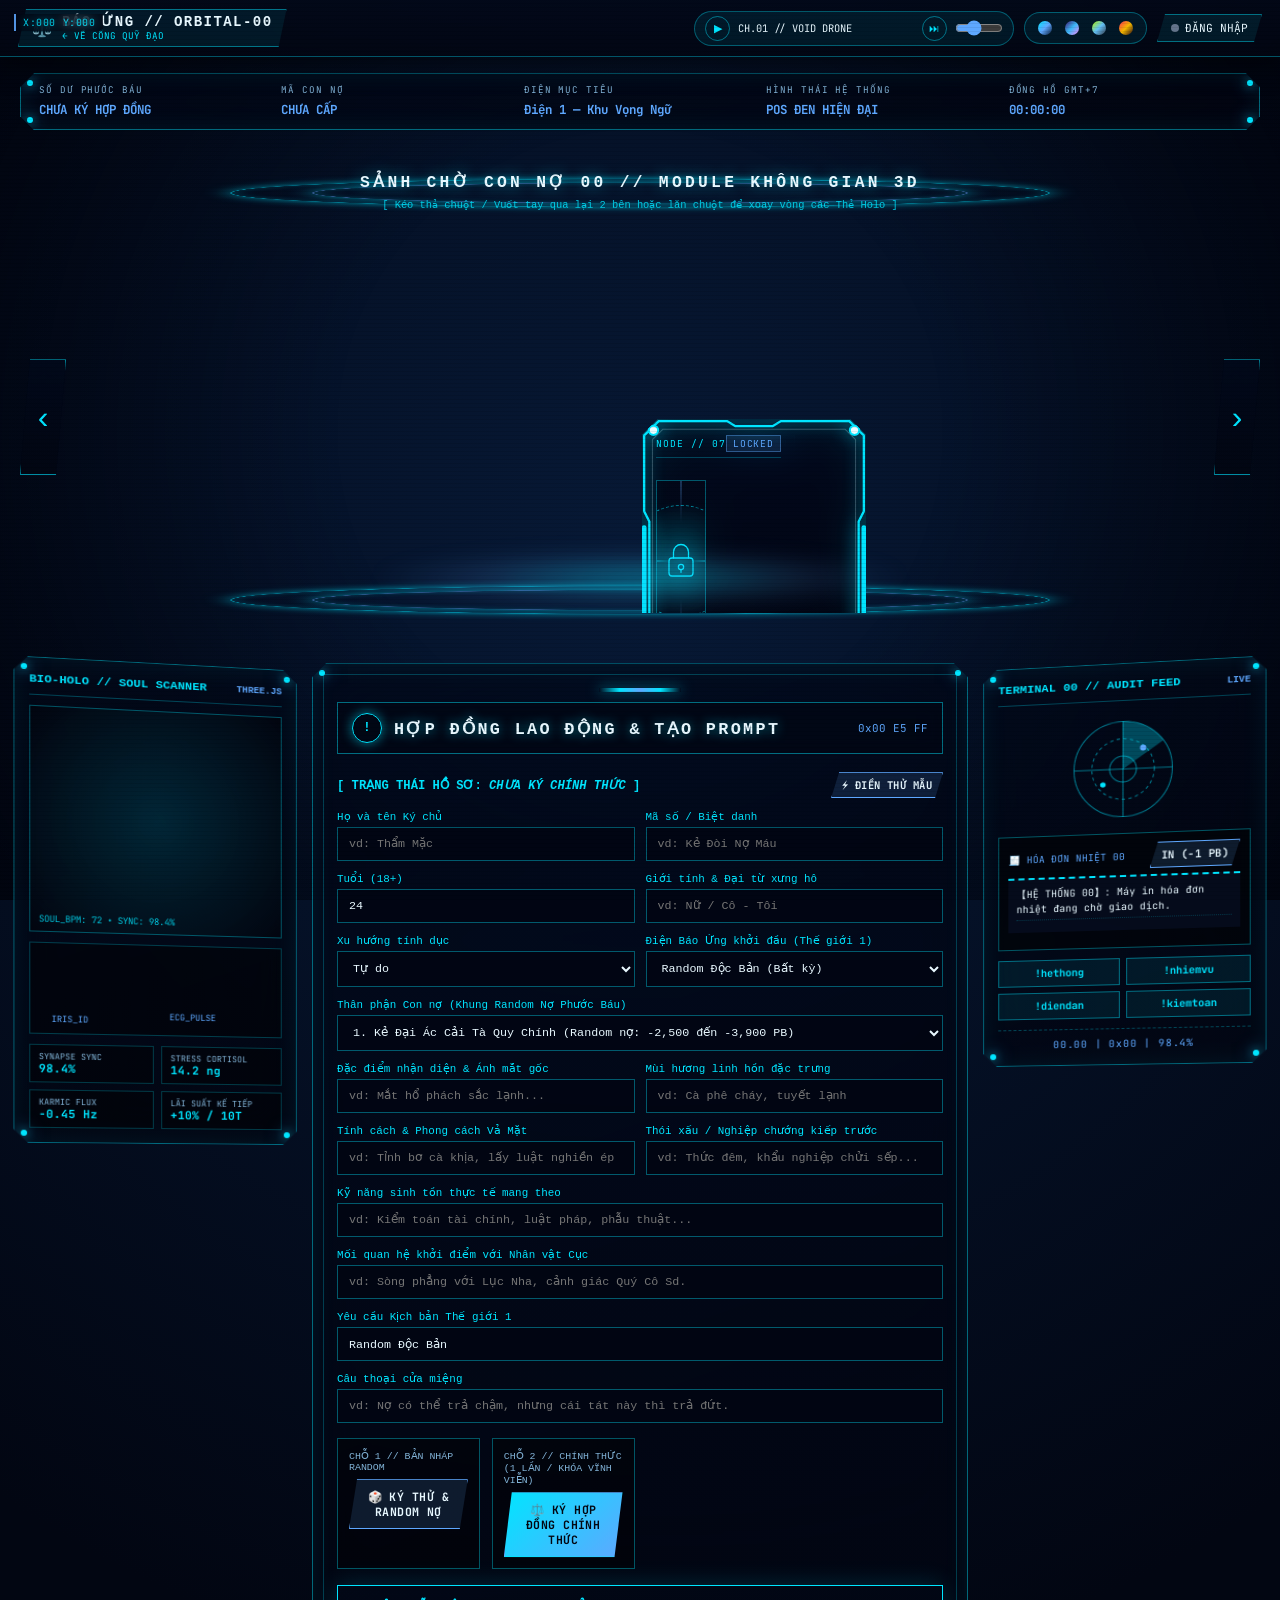
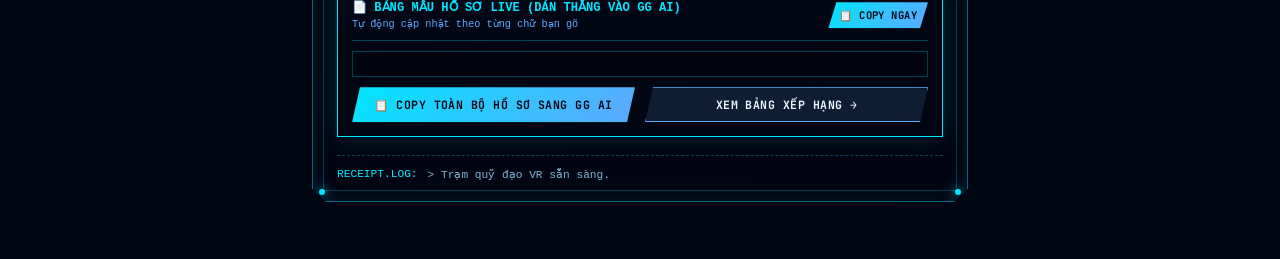
==== commit f9be9744: "update" ====
--- a/hub.html
+++ b/hub.html
@@ -434,7 +434,7 @@
           <div class="unique-cases-list" id="unique-cases-list"></div>
         </div>
 
-        <!-- TAB 5: CHỢ ĐEN & !HETHONG -->
+        <!-- TAB 5: CHỢ ĐEN RESET 3H + GIỎ HÀNG + TÚI ĐỒ & !HETHONG -->
         <div class="hub-panel hidden" id="tab-market">
           <div class="pane-bar"><span>[ LỆNH !HETHONG — HÌNH THÁI VẬT LÝ CỦA KẾ TOÁN VIÊN 00 ]</span></div>
           <div class="manifest-switch-group" id="manifest-switch-group">
@@ -443,9 +443,46 @@
             <button class="manifest-btn holo-tactile" data-manifest="radio" type="button">📻 RADIO RỈ SÉT (MẠT THẾ / VÔ GIAN)</button>
           </div>
           <div class="manifest-preview-box" id="manifest-preview-box"></div>
-          <div class="pane-bar"><span>[ BẢNG GIÁ HỆ THỐNG 00 VS. CHỢ ĐEN LỤC NHA ]</span></div>
-          <p class="market-note">Mọi giao dịch trừ PB yêu cầu tài khoản đã ký Hợp đồng chính thức.</p>
+
+          <div class="pane-bar">
+            <span>[ CHỢ ĐEN LỤC NHA — VẬT PHẨM TỰ CHẾ THEO PLOT (RESET 3H) ]</span>
+            <span class="vault-countdown-pill">ĐỔI HÀNG SAU: <strong id="market-countdown">00:00:00</strong></span>
+          </div>
+
+          <div class="market-meta-bar">
+            <span>CHU KỲ PHIÊN CHỢ: <strong id="market-slot-tag">--:--</strong></span>
+            <span>HẠN MỨC KHẢ DỤNG (TRẦN -6,000 PB): <strong id="market-pb-avail">CHƯA KÝ HĐ</strong></span>
+          </div>
+
+          <div class="market-feedback hidden" id="market-feedback-msg"></div>
+
           <div class="market-list" id="market-list"></div>
+
+          <!-- GIỎ HÀNG TẠM -->
+          <div class="cart-panel" id="cart-panel">
+            <div class="pane-bar" style="margin-bottom: 8px;">
+              <span>🛒 GIỎ HÀNG TẠM (<em id="cart-count">0</em> MÓN)</span>
+              <span class="cart-total-tag">TỔNG CẦN TRẢ: <strong id="cart-total">0.00 PB</strong></span>
+            </div>
+            <div class="cart-list" id="cart-list">
+              <p class="muted">Giỏ hàng đang trống. Bấm “+ Giỏ hàng” ở vật phẩm phía trên.</p>
+            </div>
+            <div class="form-actions" style="margin-top: 10px;">
+              <button class="btn-primary holo-tactile" id="btn-checkout-cart" type="button">💳 THANH TOÁN GIỎ HÀNG</button>
+              <button class="btn-ghost holo-tactile" id="btn-clear-cart" type="button">🗑️ XÓA GIỎ</button>
+            </div>
+          </div>
+
+          <!-- TÚI ĐỒ ĐÃ MUA (INVENTORY) -->
+          <div class="inventory-panel" id="inventory-panel">
+            <div class="pane-bar" style="margin-bottom: 8px;">
+              <span>🎒 TÚI ĐỒ ĐÃ MUA (<em id="bag-count">0</em> VẬT PHẨM)</span>
+              <button class="btn-secondary holo-tactile mini-btn" id="btn-copy-bag" type="button">📋 COPY TÚI ĐỒ SANG GG AI</button>
+            </div>
+            <div class="bag-grid" id="bag-list">
+              <p class="muted">Túi đồ trống. Vật phẩm sau khi mua sẽ tự động chuyển vào đây.</p>
+            </div>
+          </div>
         </div>
 
         <!-- TAB 6: BÁO ỨNG NET -->
--- a/css/gate.css
+++ b/css/gate.css
@@ -1,5 +1,5 @@
 /* ==========================================================================
-   CORE VR WORKSPACE, HOYO HOLO PANELS, TOPBAR, MODALS & RADIAL GATE 00
+   CORE VR WORKSPACE, KÍNH MỜ NHỊ PHÂN HOYO, TOPBAR, MODALS & RADIAL GATE 00
    ========================================================================== */
 
 * {
@@ -11,9 +11,9 @@
 
 html, body {
   min-height: 100vh;
-  background: radial-gradient(circle at 50% 30%, var(--bg-deep), var(--bg-void) 76%);
+  background: radial-gradient(circle at 50% 30%, var(--bg-deep), var(--bg-void) 78%);
   color: var(--text-main);
-  font-family: "Space Grotesk", system-ui, sans-serif;
+  font-family: "IBM Plex Mono", "JetBrains Mono", monospace;
   overflow-x: clip;
   overflow-y: auto;
   scroll-behavior: smooth;
@@ -21,6 +21,16 @@
   scrollbar-color: var(--c-primary) var(--bg-void);
 }
 
+h1, h2, h3, h4, h5,
+.core-title,
+.brand-text strong,
+.quest-main-title,
+.gallery-heading,
+.bio-lab-title-group h2,
+.intrusion-title {
+  font-family: "Chakra Petch", "IBM Plex Mono", monospace;
+}
+
 .hidden {
   display: none !important;
 }
@@ -36,7 +46,7 @@
   box-shadow: 0 0 12px var(--glow-primary);
 }
 
-/* LỚP KHÔNG GIAN VŨ TRỤ 3D CỐ ĐỊNH */
+/* LỚP KHÔNG GIAN ĐƯỜNG HẦM 3D CỐ ĐỊNH */
 .bg-image-layer {
   position: fixed;
   inset: 0;
@@ -60,7 +70,7 @@
 .vr-vignette {
   position: fixed;
   inset: 0;
-  background: radial-gradient(circle at 50% 48%, transparent 40%, rgba(1, 3, 12, 0.82) 100%);
+  background: radial-gradient(circle at 50% 48%, transparent 38%, rgba(1, 3, 12, 0.84) 100%);
   pointer-events: none;
   z-index: 2;
 }
@@ -78,7 +88,7 @@
   z-index: 90;
 }
 
-/* CON TRỎ VŨ TRỤ TACTILE */
+/* CON TRỎ TỌA ĐỘ TACTILE */
 .touch-hud-cursor {
   position: fixed;
   pointer-events: none;
@@ -88,11 +98,11 @@
   font-size: 0.62rem;
   letter-spacing: 0.06em;
   color: var(--c-primary);
-  padding: 2px 6px;
+  padding: 2px 7px;
   border-left: 2px solid var(--c-secondary);
-  background: rgba(2, 6, 18, 0.65);
-  backdrop-filter: blur(4px);
-  opacity: 0.86;
+  background: rgba(2, 6, 18, 0.72);
+  backdrop-filter: blur(6px);
+  opacity: 0.88;
   text-shadow: 0 0 8px var(--glow-primary);
 }
 
@@ -105,24 +115,22 @@
     border-color 0.24s ease,
     background 0.24s ease;
 }
-.holo-tactile:hover {
-  transform: translateY(-1.5px);
-}
-.holo-tactile:active {
-  transform: scale(0.955) translateY(1px);
-}
-
-/* KHUNG BẢNG HOYO-HOLO CHUNG (VÁT GÓC + NÚT NEO GÓC PHÁT SÁNG) */
+.holo-tactile:hover { transform: translateY(-1.5px); }
+.holo-tactile:active { transform: scale(0.955) translateY(1px); }
+
+/* KHUNG BẢNG HOYO-HOLO: NỀN NHỊ PHÂN + LỚP KÍNH MỜ TỐI ĐỂ RÕ CHỮ */
 .hoyo-frame {
   position: relative;
-  border: 1px solid rgba(var(--rgb-primary), 0.48);
-  background: linear-gradient(155deg, rgba(var(--rgb-primary), 0.12), var(--bg-glass-strong) 68%);
-  backdrop-filter: blur(18px) saturate(135%);
-  -webkit-backdrop-filter: blur(18px) saturate(135%);
+  border: 1px solid rgba(var(--rgb-primary), 0.44);
+  background:
+    linear-gradient(160deg, rgba(2, 8, 22, 0.76), rgba(2, 5, 16, 0.86)),
+    var(--matrix-panel-bg, none) center / cover no-repeat;
+  backdrop-filter: blur(20px) saturate(145%);
+  -webkit-backdrop-filter: blur(20px) saturate(145%);
   box-shadow:
-    0 12px 38px rgba(0, 0, 0, 0.55),
+    0 14px 40px rgba(0, 0, 0, 0.62),
     0 0 28px rgba(var(--rgb-primary), 0.14),
-    inset 0 0 22px rgba(var(--rgb-primary), 0.08);
+    inset 0 0 24px rgba(var(--rgb-primary), 0.08);
   clip-path: polygon(
     14px 0%, calc(100% - 14px) 0%, 100% 14px,
     100% calc(100% - 14px), calc(100% - 14px) 100%,
@@ -138,8 +146,8 @@
 }
 .hoyo-corner-nodes i {
   position: absolute;
-  width: 7px;
-  height: 7px;
+  width: 6px;
+  height: 6px;
   border-radius: 50%;
   background: var(--c-primary);
   box-shadow: 0 0 10px var(--glow-primary), 0 0 18px var(--c-secondary);
@@ -161,11 +169,13 @@
   justify-content: space-between;
   gap: 12px;
   padding: 9px 18px;
-  background: var(--bg-glass-strong);
-  backdrop-filter: blur(20px) saturate(140%);
-  -webkit-backdrop-filter: blur(20px) saturate(140%);
+  background:
+    linear-gradient(180deg, rgba(3, 9, 24, 0.84), rgba(2, 6, 18, 0.9)),
+    var(--matrix-panel-bg, none) center / cover no-repeat;
+  backdrop-filter: blur(22px) saturate(145%);
+  -webkit-backdrop-filter: blur(22px) saturate(145%);
   border-bottom: 1px solid rgba(var(--rgb-primary), 0.34);
-  box-shadow: 0 6px 28px rgba(0, 0, 0, 0.5);
+  box-shadow: 0 6px 28px rgba(0, 0, 0, 0.52);
   flex-wrap: wrap;
 }
 
@@ -184,7 +194,6 @@
   text-decoration: none;
   color: var(--text-main);
   padding: 5px 13px;
-  border-radius: 6px;
   border: 1px solid rgba(var(--rgb-primary), 0.45);
   background: rgba(var(--rgb-primary), 0.08);
   clip-path: polygon(8px 0, 100% 0, calc(100% - 8px) 100%, 0 100%);
@@ -195,7 +204,7 @@
 }
 
 .brand-text { display: flex; flex-direction: column; line-height: 1.12; }
-.brand-text strong { font-size: 0.84rem; letter-spacing: 0.08em; }
+.brand-text strong { font-size: 0.88rem; letter-spacing: 0.1em; }
 .brand-text small { font-family: "JetBrains Mono", monospace; font-size: 0.58rem; color: var(--c-primary); }
 
 /* RADIO */
@@ -208,7 +217,6 @@
   background: rgba(var(--rgb-primary), 0.08);
   border: 1px solid rgba(var(--rgb-primary), 0.34);
 }
-
 .radio-btn {
   width: 25px;
   height: 25px;
@@ -221,7 +229,6 @@
   place-items: center;
   font-size: 0.66rem;
 }
-
 .radio-meta { display: flex; align-items: center; gap: 8px; }
 .radio-title {
   font-family: "JetBrains Mono", monospace;
@@ -268,7 +275,6 @@
   align-items: center;
   gap: 6px;
   padding: 6px 13px;
-  border-radius: 6px;
   border: 1px solid rgba(var(--rgb-primary), 0.42);
   background: rgba(var(--rgb-primary), 0.09);
   color: var(--text-main);
@@ -286,7 +292,7 @@
 .user-avatar-mini { width: 22px; height: 22px; border-radius: 50%; object-fit: cover; border: 1px solid var(--c-primary); }
 
 /* ==========================================================================
-   GIAO DIỆN 1: RADIAL ORBITAL GATE 00 (ẢNH 2 + TILT 3D)
+   GIAO DIỆN 1: RADIAL ORBITAL GATE 00
    ========================================================================== */
 .vr-room {
   position: relative;
@@ -314,14 +320,15 @@
   display: flex;
   flex-direction: column;
   gap: 12px;
-  font-family: "JetBrains Mono", monospace;
+  font-family: "IBM Plex Mono", monospace;
   font-size: 0.7rem;
 }
 .wing-left-gate { transform: rotateY(14deg); }
 .wing-right-gate { transform: rotateY(-14deg); text-align: right; }
 
 .wing-kicker {
-  font-size: 0.62rem;
+  font-family: "Chakra Petch", monospace;
+  font-size: 0.66rem;
   letter-spacing: 0.16em;
   color: var(--c-primary);
 }
@@ -372,7 +379,6 @@
   50% { opacity: 0.45; }
 }
 
-/* CỔNG TRÒN TRUNG TÂM ẢNH 2 */
 .holo-gate {
   position: relative;
   width: 450px;
@@ -415,10 +421,12 @@
   width: 234px;
   height: 234px;
   border-radius: 50%;
-  background: radial-gradient(circle, rgba(var(--rgb-primary), 0.22), var(--bg-glass-strong) 82%);
+  background:
+    radial-gradient(circle, rgba(2, 12, 34, 0.72), rgba(2, 6, 18, 0.9) 82%),
+    var(--matrix-panel-bg, none) center / cover no-repeat;
   border: 1.5px solid rgba(var(--rgb-primary), 0.78);
   box-shadow: 0 0 54px var(--glow-primary), inset 0 0 32px rgba(var(--rgb-secondary), 0.24);
-  backdrop-filter: blur(16px);
+  backdrop-filter: blur(18px);
   display: flex;
   flex-direction: column;
   align-items: center;
@@ -446,7 +454,7 @@
 }
 
 .core-kicker { font-family: "JetBrains Mono", monospace; font-size: 0.64rem; letter-spacing: 0.16em; color: var(--c-primary); }
-.core-title { font-size: 2.05rem; letter-spacing: 0.1em; color: var(--text-main); text-shadow: 0 0 20px var(--glow-primary); }
+.core-title { font-size: 2.1rem; letter-spacing: 0.12em; color: var(--text-main); text-shadow: 0 0 20px var(--glow-primary); }
 .core-sub { font-family: "JetBrains Mono", monospace; font-size: 0.76rem; color: var(--c-secondary); }
 .core-meter { width: 126px; height: 4px; border-radius: 99px; background: rgba(255, 255, 255, 0.14); overflow: hidden; margin-top: 4px; }
 .core-meter span { display: block; width: 0%; height: 100%; background: linear-gradient(90deg, var(--c-primary), var(--c-secondary)); transition: width 0.48s ease; }
@@ -460,8 +468,7 @@
 .btn-danger,
 .holo-switch {
   padding: 9px 14px;
-  border-radius: 6px;
-  font-family: "JetBrains Mono", monospace;
+  font-family: "IBM Plex Mono", "JetBrains Mono", monospace;
   font-size: 0.72rem;
   font-weight: 700;
   letter-spacing: 0.04em;
@@ -476,9 +483,7 @@
   color: #030712;
   box-shadow: 0 0 18px var(--glow-primary);
 }
-.btn-primary:hover {
-  box-shadow: 0 0 26px var(--glow-secondary);
-}
+.btn-primary:hover { box-shadow: 0 0 26px var(--glow-secondary); }
 .btn-secondary,
 .holo-switch {
   background: rgba(var(--rgb-secondary), 0.14);
@@ -500,8 +505,8 @@
   position: fixed;
   inset: 0;
   z-index: 80;
-  background: rgba(2, 4, 14, 0.78);
-  backdrop-filter: blur(10px);
+  background: rgba(2, 4, 14, 0.8);
+  backdrop-filter: blur(12px);
   display: grid;
   place-items: center;
   padding: 16px;
@@ -521,35 +526,33 @@
   margin-bottom: 14px;
   border-bottom: 1px solid rgba(var(--rgb-primary), 0.28);
 }
-.modal-head h3 { font-family: "JetBrains Mono", monospace; font-size: 0.85rem; color: var(--c-primary); }
+.modal-head h3 { font-size: 0.88rem; letter-spacing: 0.08em; color: var(--c-primary); }
 .modal-close { background: transparent; border: none; color: var(--text-muted); font-size: 1.15rem; cursor: pointer; }
-.modal-body { display: flex; flex-direction: column; gap: 14px; font-size: 0.84rem; }
+.modal-body { display: flex; flex-direction: column; gap: 14px; font-size: 0.82rem; }
 .auth-form { display: flex; flex-direction: column; gap: 10px; }
 
 input[type="text"],
 input[type="password"],
 input[type="url"] {
   padding: 9px 12px;
-  border-radius: 6px;
   border: 1px solid rgba(var(--rgb-primary), 0.38);
-  background: rgba(0, 0, 0, 0.42);
+  background: rgba(0, 0, 0, 0.5);
   color: var(--text-main);
-  font-family: "JetBrains Mono", monospace;
+  font-family: "IBM Plex Mono", monospace;
   font-size: 0.76rem;
 }
 
 .auth-actions { display: flex; gap: 10px; }
 .auth-actions > * { flex: 1; }
-.auth-msg { font-family: "JetBrains Mono", monospace; font-size: 0.72rem; color: var(--c-secondary); }
+.auth-msg { font-family: "IBM Plex Mono", monospace; font-size: 0.72rem; color: var(--c-secondary); }
 
 .profile-box {
   display: flex;
   align-items: center;
   gap: 12px;
   padding: 12px;
-  border-radius: 8px;
   border: 1px solid rgba(var(--rgb-primary), 0.34);
-  background: rgba(0, 0, 0, 0.25);
+  background: rgba(0, 0, 0, 0.32);
 }
 .profile-avatar-lg {
   width: 56px;
@@ -566,9 +569,8 @@
   flex-direction: column;
   gap: 8px;
   padding: 10px 12px;
-  border-radius: 8px;
   border: 1px dashed rgba(var(--rgb-primary), 0.38);
-  background: rgba(0, 0, 0, 0.28);
+  background: rgba(0, 0, 0, 0.32);
 }
 .avatar-editor label { font-family: "JetBrains Mono", monospace; font-size: 0.7rem; color: var(--c-primary); }
 .avatar-row { display: flex; gap: 8px; align-items: center; }
@@ -578,7 +580,6 @@
   align-items: center;
   justify-content: center;
   padding: 7px 10px;
-  border-radius: 6px;
   border: 1px solid var(--c-secondary);
   color: var(--c-secondary);
   font-family: "JetBrains Mono", monospace;
--- a/css/hub.css
+++ b/css/hub.css
@@ -1,11 +1,12 @@
 /* ==========================================================================
-   TRẠM QUỸ ĐẠO VR 3D: THẺ CHỮ NHẬT DỌC CÔNG NGHỆ CAO + BUỒNG LÁI 3 CÁNH
+   TRẠM QUỸ ĐẠO VR 3D: KÍNH MỜ NHỊ PHÂN, FONT MÁY ĐÁNH CHỮ & BIO-LAB ĐỘNG VẬT 3D
    ========================================================================== */
 
 .hub-body {
   min-height: 100vh;
   overflow-y: auto;
   overflow-x: clip;
+  font-family: "IBM Plex Mono", "JetBrains Mono", monospace;
 }
 
 .hub-universe {
@@ -54,7 +55,7 @@
 .ribbon-item strong { font-size: 0.78rem; color: var(--c-secondary); }
 
 /* ==========================================================================
-   1. SÂN KHẤU THẺ CHỮ NHẬT DỌC CÔNG NGHỆ CAO (VÒNG TRÒN VÔ TẬN 3D)
+   1. SÂN KHẤU THẺ CHỮ NHẬT DỌC CÔNG NGHỆ CAO (NỀN NHỊ PHÂN + KÍNH MỜ)
    ========================================================================== */
 .holo-gallery-stage {
   position: relative;
@@ -67,8 +68,8 @@
 .gallery-heading {
   position: relative;
   z-index: 3;
-  font-family: "JetBrains Mono", monospace;
-  font-size: 0.92rem;
+  font-family: "Chakra Petch", "IBM Plex Mono", monospace;
+  font-size: 1.02rem;
   letter-spacing: 0.2em;
   color: var(--text-main);
   text-shadow: 0 0 16px var(--glow-primary);
@@ -78,11 +79,12 @@
 .gallery-subhint {
   position: relative;
   z-index: 3;
-  font-family: "JetBrains Mono", monospace;
-  font-size: 0.64rem;
+  font-family: "IBM Plex Mono", monospace;
+  font-size: 0.65rem;
   color: var(--c-primary);
-  opacity: 0.82;
+  opacity: 0.86;
   margin-bottom: 10px;
+  text-align: center;
 }
 
 .gallery-rings {
@@ -99,13 +101,13 @@
   position: absolute;
   inset: 0;
   border-radius: 50%;
-  border: 2px solid rgba(var(--rgb-primary), 0.55);
-  box-shadow: 0 0 28px var(--glow-primary), inset 0 0 18px rgba(var(--rgb-primary), 0.24);
+  border: 2px solid rgba(var(--rgb-primary), 0.52);
+  box-shadow: 0 0 28px var(--glow-primary), inset 0 0 18px rgba(var(--rgb-primary), 0.22);
   transform: rotateX(76deg);
 }
 .gallery-rings span:nth-child(2) {
   inset: 16px 82px;
-  border-color: rgba(var(--rgb-secondary), 0.5);
+  border-color: rgba(var(--rgb-secondary), 0.48);
 }
 
 .gallery-carousel-row {
@@ -122,8 +124,10 @@
   height: 116px;
   flex-shrink: 0;
   border: 1.5px solid rgba(var(--rgb-primary), 0.6);
-  background: linear-gradient(180deg, rgba(var(--rgb-primary), 0.16), rgba(4, 10, 26, 0.86));
-  backdrop-filter: blur(12px);
+  background:
+    linear-gradient(180deg, rgba(2, 10, 28, 0.72), rgba(2, 6, 18, 0.88)),
+    var(--matrix-panel-bg, none) center / cover no-repeat;
+  backdrop-filter: blur(14px);
   color: var(--c-primary);
   font-size: 2rem;
   cursor: pointer;
@@ -170,7 +174,7 @@
   transform-style: preserve-3d;
 }
 
-/* THẺ CHỮ NHẬT DỌC CÔNG NGHỆ CAO (ẢNH 2 + ẢNH 3) */
+/* THẺ CHỮ NHẬT DỌC CÔNG NGHỆ CAO + KÍNH MỜ NHỊ PHÂN */
 .holo-tab-card {
   position: absolute;
   left: 50%;
@@ -179,12 +183,10 @@
   height: 338px;
   border: none;
   background:
-    linear-gradient(rgba(var(--rgb-primary), 0.08) 1px, transparent 1px),
-    linear-gradient(90deg, rgba(var(--rgb-primary), 0.08) 1px, transparent 1px),
-    linear-gradient(175deg, rgba(var(--rgb-primary), 0.24) 0%, rgba(4, 14, 38, 0.9) 55%, rgba(var(--rgb-secondary), 0.18) 100%);
-  background-size: 16px 16px, 16px 16px, 100% 100%;
-  backdrop-filter: blur(14px) saturate(140%);
-  -webkit-backdrop-filter: blur(14px) saturate(140%);
+    linear-gradient(174deg, rgba(2, 9, 26, 0.72) 0%, rgba(2, 6, 18, 0.88) 78%),
+    var(--matrix-panel-bg, none) center / cover no-repeat;
+  backdrop-filter: blur(16px) saturate(145%);
+  -webkit-backdrop-filter: blur(16px) saturate(145%);
   color: var(--text-main);
   padding: 18px 16px 16px;
   cursor: pointer;
@@ -199,13 +201,12 @@
     18px calc(100% - 2px), 2px calc(100% - 18px), 2px 18px
   );
   box-shadow:
-    0 20px 44px rgba(0, 0, 0, 0.72),
+    0 20px 44px rgba(0, 0, 0, 0.74),
     inset 0 0 28px rgba(var(--rgb-primary), 0.16);
   will-change: transform, opacity;
   overflow: hidden;
 }
 
-/* VỆT SÁNG CHÉO TRƯỢT QUA MẶT KÍNH */
 .holo-tab-card::after {
   content: "";
   position: absolute;
@@ -216,11 +217,8 @@
   pointer-events: none;
 }
 .holo-tab-card:hover::after,
-.holo-tab-card.is-active::after {
-  transform: translateX(110%);
-}
-
-/* KHUNG GIÁP SVG VIỀN PHÁT SÁNG + 4 NÚT GÓC (ẢNH 3) */
+.holo-tab-card.is-active::after { transform: translateX(110%); }
+
 .card-tech-frame {
   position: absolute;
   inset: 0;
@@ -238,7 +236,7 @@
 }
 .card-tech-frame .frame-inner {
   fill: none;
-  stroke: rgba(210, 244, 255, 0.26);
+  stroke: rgba(210, 244, 255, 0.24);
   stroke-width: 1;
 }
 .card-tech-frame .rail-glow {
@@ -256,9 +254,9 @@
 
 .holo-tab-card.is-active {
   box-shadow:
-    0 24px 52px rgba(0, 0, 0, 0.8),
+    0 24px 52px rgba(0, 0, 0, 0.82),
     0 0 38px var(--glow-primary),
-    inset 0 0 34px rgba(var(--rgb-secondary), 0.24);
+    inset 0 0 34px rgba(var(--rgb-secondary), 0.22);
 }
 .holo-tab-card.is-active .card-tech-frame .frame-outer,
 .holo-tab-card.is-active .card-tech-frame .rail-glow {
@@ -270,7 +268,6 @@
   filter: drop-shadow(0 0 12px var(--glow-secondary));
 }
 
-/* PHẦN NỘI DUNG BÊN TRONG THẺ DỌC (ẢNH 2: FUSION GRID + MẠCH ĐIỆN) */
 .card-top-meta {
   position: relative;
   z-index: 2;
@@ -297,8 +294,7 @@
   z-index: 2;
   height: 162px;
   border: 1px solid rgba(var(--rgb-primary), 0.36);
-  background:
-    radial-gradient(circle at 50% 50%, rgba(var(--rgb-primary), 0.34), rgba(2, 8, 24, 0.92) 72%);
+  background: radial-gradient(circle at 50% 50%, rgba(var(--rgb-primary), 0.24), rgba(2, 8, 24, 0.86) 72%);
   display: grid;
   place-items: center;
   overflow: hidden;
@@ -325,14 +321,9 @@
   border-radius: 50%;
   border: 1.5px dashed rgba(var(--rgb-primary), 0.55);
 }
-.reactor-rings i:first-child {
-  width: 112px;
-  height: 112px;
-  animation: spinCW 18s linear infinite;
-}
+.reactor-rings i:first-child { width: 112px; height: 112px; animation: spinCW 18s linear infinite; }
 .reactor-rings i:last-child {
-  width: 86px;
-  height: 86px;
+  width: 86px; height: 86px;
   border-color: rgba(var(--rgb-secondary), 0.65);
   border-style: solid;
   border-top-color: transparent;
@@ -368,32 +359,23 @@
   font-size: 0.56rem;
   color: var(--text-muted);
   padding: 4px 6px;
-  background: rgba(0, 0, 0, 0.36);
+  background: rgba(0, 0, 0, 0.42);
   border-left: 2px solid var(--c-primary);
 }
-.holo-tab-card.is-active .card-mid-telemetry {
-  border-left-color: var(--c-secondary);
-  color: var(--c-ember);
-}
-
-.tab-caption {
-  position: relative;
-  z-index: 2;
-  display: flex;
-  flex-direction: column;
-  gap: 3px;
-}
+.holo-tab-card.is-active .card-mid-telemetry { border-left-color: var(--c-secondary); color: var(--c-ember); }
+
+.tab-caption { position: relative; z-index: 2; display: flex; flex-direction: column; gap: 3px; }
 .tab-caption strong {
-  font-family: "JetBrains Mono", monospace;
-  font-size: 0.74rem;
+  font-family: "Chakra Petch", "IBM Plex Mono", monospace;
+  font-size: 0.78rem;
   color: var(--c-primary);
-  letter-spacing: 0.04em;
+  letter-spacing: 0.05em;
 }
 .holo-tab-card.is-active .tab-caption strong { color: var(--c-secondary); }
-.tab-caption small { font-size: 0.68rem; color: var(--text-muted); line-height: 1.32; }
+.tab-caption small { font-family: "IBM Plex Mono", monospace; font-size: 0.64rem; color: var(--text-muted); line-height: 1.32; }
 
 /* ==========================================================================
-   2. BUỒNG LÁI VR 3 CÁNH HOYO (ẢNH 1: MÀN HÌNH CONG 3 TẤM NỔI)
+   2. BUỒNG LÁI VR 3 CÁNH
    ========================================================================== */
 .cockpit-3d-grid {
   display: grid;
@@ -412,12 +394,7 @@
 .wing-l { transform: rotateY(9deg); }
 .wing-r { transform: rotateY(-9deg); }
 
-.bio-holo-box {
-  padding: 14px;
-  font-family: "JetBrains Mono", monospace;
-  font-size: 0.68rem;
-}
-
+.bio-holo-box { padding: 14px; font-family: "JetBrains Mono", monospace; font-size: 0.68rem; }
 .wing-head {
   display: flex;
   justify-content: space-between;
@@ -426,7 +403,8 @@
   margin-bottom: 10px;
   border-bottom: 1px solid rgba(var(--rgb-primary), 0.28);
   color: var(--c-primary);
-  font-size: 0.68rem;
+  font-family: "Chakra Petch", monospace;
+  font-size: 0.74rem;
   font-weight: 700;
 }
 .wing-head small { color: var(--c-secondary); font-size: 0.58rem; }
@@ -440,15 +418,7 @@
   margin-bottom: 10px;
 }
 #bio-canvas { width: 100%; height: 100%; display: block; }
-.bio-overlay-tag {
-  position: absolute;
-  left: 8px;
-  bottom: 6px;
-  font-size: 0.56rem;
-  color: var(--c-primary);
-  opacity: 0.85;
-  pointer-events: none;
-}
+.bio-overlay-tag { position: absolute; left: 8px; bottom: 6px; font-size: 0.56rem; color: var(--c-primary); opacity: 0.85; pointer-events: none; }
 
 .bio-sub-row {
   display: flex;
@@ -457,22 +427,17 @@
   margin-bottom: 10px;
   padding: 8px;
   border: 1px solid rgba(var(--rgb-primary), 0.26);
-  background: rgba(0, 0, 0, 0.35);
+  background: rgba(0, 0, 0, 0.42);
 }
 .iris-box, .ecg-box { display: flex; flex-direction: column; align-items: center; gap: 3px; }
 .iris-box small, .ecg-box small { font-size: 0.54rem; color: var(--c-secondary); }
 .ecg-box { flex: 1; }
 
 .bio-metrics-grid { display: grid; grid-template-columns: 1fr 1fr; gap: 7px; }
-.bio-metrics-grid div {
-  padding: 6px 8px;
-  border: 1px solid rgba(var(--rgb-primary), 0.24);
-  background: rgba(0, 0, 0, 0.34);
-}
+.bio-metrics-grid div { padding: 6px 8px; border: 1px solid rgba(var(--rgb-primary), 0.24); background: rgba(0, 0, 0, 0.42); }
 .bio-metrics-grid small { display: block; font-size: 0.52rem; color: var(--text-muted); }
 .bio-metrics-grid strong { font-size: 0.7rem; color: var(--c-primary); }
 
-/* CÁNH PHẢI: RADAR + MÁY IN HÓA ĐƠN NHIỆT HỆ THỐNG 00 + LỆNH NHANH */
 .radar-center-wrap { display: grid; place-items: center; padding: 4px 0 10px; }
 .mini-radar { width: 108px; height: 108px; fill: none; stroke: rgba(var(--rgb-primary), 0.5); stroke-width: 1; }
 .radar-sweep { transform-origin: 50px 50px; animation: spinCW 3.2s linear infinite; }
@@ -482,20 +447,13 @@
 
 .thermal-printer-slot {
   border: 1px solid rgba(var(--rgb-primary), 0.36);
-  background: rgba(0, 0, 0, 0.45);
+  background: rgba(0, 0, 0, 0.48);
   padding: 9px;
   margin-bottom: 10px;
 }
-.printer-head {
-  display: flex;
-  justify-content: space-between;
-  align-items: center;
-  margin-bottom: 6px;
-  font-size: 0.6rem;
-  color: var(--c-secondary);
-}
+.printer-head { display: flex; justify-content: space-between; align-items: center; margin-bottom: 6px; font-size: 0.6rem; color: var(--c-secondary); }
 .thermal-paper {
-  background: rgba(8, 16, 36, 0.85);
+  background: rgba(6, 13, 30, 0.88);
   border-top: 2px dashed var(--c-primary);
   padding: 8px;
   font-size: 0.62rem;
@@ -507,12 +465,7 @@
 }
 .thermal-paper p { margin-bottom: 4px; border-bottom: 1px dotted rgba(var(--rgb-primary), 0.2); padding-bottom: 3px; }
 
-.quick-cmd-grid {
-  display: grid;
-  grid-template-columns: repeat(2, 1fr);
-  gap: 6px;
-  margin-bottom: 10px;
-}
+.quick-cmd-grid { display: grid; grid-template-columns: repeat(2, 1fr); gap: 6px; margin-bottom: 10px; }
 .cmd-chip {
   padding: 6px 8px;
   border: 1px solid rgba(var(--rgb-primary), 0.42);
@@ -523,12 +476,7 @@
   font-weight: 700;
   cursor: pointer;
 }
-.cmd-chip:hover {
-  border-color: var(--c-secondary);
-  color: var(--c-secondary);
-  box-shadow: 0 0 12px var(--glow-secondary);
-}
-
+.cmd-chip:hover { border-color: var(--c-secondary); color: var(--c-secondary); box-shadow: 0 0 12px var(--glow-secondary); }
 .live-number-ticker {
   padding-top: 8px;
   border-top: 1px dashed rgba(var(--rgb-primary), 0.28);
@@ -539,12 +487,12 @@
 }
 
 /* ==========================================================================
-   3. KHUNG SYSTEM TRUNG TÂM (HOYO CONSOLE)
+   3. KHUNG SYSTEM TRUNG TÂM
    ========================================================================== */
 .system-quest-shell {
   padding: 24px 24px 20px;
-  font-family: "JetBrains Mono", monospace;
-  font-size: 0.75rem;
+  font-family: "IBM Plex Mono", monospace;
+  font-size: 0.76rem;
   transform-style: preserve-3d;
   transition: transform 0.2s ease-out;
 }
@@ -552,7 +500,7 @@
   content: "";
   position: absolute;
   inset: 10px;
-  border: 1px solid rgba(var(--rgb-primary), 0.26);
+  border: 1px solid rgba(var(--rgb-primary), 0.24);
   pointer-events: none;
 }
 
@@ -571,7 +519,8 @@
   padding: 10px 14px;
   margin-bottom: 18px;
   border: 1px solid rgba(var(--rgb-primary), 0.46);
-  background: rgba(var(--rgb-primary), 0.09);
+  background: rgba(2, 8, 22, 0.68);
+  backdrop-filter: blur(10px);
 }
 .quest-title-group { display: flex; align-items: center; gap: 12px; }
 .quest-icon-box {
@@ -585,11 +534,11 @@
   font-weight: 700;
   box-shadow: 0 0 12px var(--glow-primary);
 }
-.quest-main-title { font-size: 1rem; letter-spacing: 0.14em; color: var(--text-main); text-shadow: 0 0 12px var(--glow-primary); }
-.hex-mini { font-size: 0.68rem; color: var(--c-secondary); }
+.quest-main-title { font-size: 1.05rem; letter-spacing: 0.14em; color: var(--text-main); text-shadow: 0 0 12px var(--glow-primary); }
+.hex-mini { font-family: "JetBrains Mono", monospace; font-size: 0.68rem; color: var(--c-secondary); }
 
 /* ==========================================================================
-   4. SƠ ĐỒ THÁP TAM GIÁC NGƯỢC 3D + LASER POINTER
+   4. THÁP TAM GIÁC NGƯỢC 3D
    ========================================================================== */
 .pyramid-guide { text-align: center; color: var(--c-primary); font-size: 0.72rem; margin-bottom: 14px; }
 .pyramid-layout {
@@ -605,31 +554,15 @@
   width: 100%;
   height: 450px;
   border: 1px solid rgba(var(--rgb-primary), 0.42);
-  background: radial-gradient(circle at 50% 45%, rgba(var(--rgb-primary), 0.16), rgba(2, 5, 16, 0.8) 78%);
+  background: radial-gradient(circle at 50% 45%, rgba(var(--rgb-primary), 0.16), rgba(2, 5, 16, 0.84) 78%);
   box-shadow: inset 0 0 36px rgba(var(--rgb-primary), 0.15);
   overflow: hidden;
   touch-action: none;
 }
 #pyramid-3d-canvas { width: 100%; height: 100%; display: block; }
-.pyramid-hud-tag {
-  position: absolute;
-  left: 12px;
-  bottom: 10px;
-  font-size: 0.62rem;
-  color: var(--c-primary);
-  opacity: 0.85;
-  pointer-events: none;
-}
-
-.pyramid-arrow-svg {
-  position: absolute;
-  inset: 0;
-  width: 100%;
-  height: 100%;
-  pointer-events: none;
-  z-index: 6;
-  color: var(--c-secondary);
-}
+.pyramid-hud-tag { position: absolute; left: 12px; bottom: 10px; font-size: 0.62rem; color: var(--c-primary); opacity: 0.85; pointer-events: none; }
+
+.pyramid-arrow-svg { position: absolute; inset: 0; width: 100%; height: 100%; pointer-events: none; z-index: 6; color: var(--c-secondary); }
 #pyramid-pointer-path {
   fill: none;
   stroke: var(--c-secondary);
@@ -645,7 +578,10 @@
 .tier-flip-inner {
   padding: 18px;
   border: 1.5px solid var(--c-secondary);
-  background: linear-gradient(155deg, rgba(var(--rgb-primary), 0.16), rgba(3, 7, 20, 0.92));
+  background:
+    linear-gradient(155deg, rgba(2, 8, 22, 0.78), rgba(3, 7, 20, 0.92)),
+    var(--matrix-panel-bg, none) center / cover no-repeat;
+  backdrop-filter: blur(16px);
   box-shadow: 0 0 30px rgba(var(--rgb-secondary), 0.22);
   display: flex;
   flex-direction: column;
@@ -659,22 +595,17 @@
 }
 
 .tier-badge-row { display: flex; justify-content: space-between; gap: 8px; flex-wrap: wrap; }
-.tier-depth-tag, .tier-zone-tag {
-  padding: 3px 8px;
-  font-size: 0.64rem;
-  border: 1px solid rgba(var(--rgb-primary), 0.45);
-  color: var(--c-primary);
-}
+.tier-depth-tag, .tier-zone-tag { padding: 3px 8px; font-size: 0.64rem; border: 1px solid rgba(var(--rgb-primary), 0.45); color: var(--c-primary); }
 .tier-zone-tag { border-color: var(--c-secondary); color: var(--c-secondary); }
-.tier-name { font-size: 0.96rem; color: var(--text-main); text-shadow: 0 0 10px var(--glow-primary); }
-.tier-block { padding: 9px 11px; border-left: 3px solid var(--c-primary); background: rgba(0, 0, 0, 0.36); }
+.tier-name { font-size: 1rem; color: var(--text-main); text-shadow: 0 0 10px var(--glow-primary); }
+.tier-block { padding: 9px 11px; border-left: 3px solid var(--c-primary); background: rgba(0, 0, 0, 0.46); }
 .tier-block.warn { border-left-color: var(--c-secondary); }
 .tier-block small { display: block; font-size: 0.6rem; color: var(--c-primary); margin-bottom: 3px; }
 .tier-block.warn small { color: var(--c-secondary); }
-.tier-block p { font-family: "Space Grotesk", sans-serif; font-size: 0.82rem; line-height: 1.45; }
+.tier-block p { font-family: "IBM Plex Mono", monospace; font-size: 0.78rem; line-height: 1.48; }
 
 /* ==========================================================================
-   5. FORM, BXH, KHO ÁN + !NHIEMVU, CHỢ ĐEN + !HETHONG & BÁO ỨNG NET
+   5. FORM, LIVE PREVIEW, BXH, KHO ÁN, CHỢ ĐEN & BÁO ỨNG NET
    ========================================================================== */
 .pane-bar {
   display: flex;
@@ -693,17 +624,13 @@
 .field span { font-size: 0.68rem; color: var(--c-primary); }
 .field input, .field select, .field textarea {
   padding: 9px 11px;
-  border-radius: 6px;
   border: 1px solid rgba(var(--rgb-primary), 0.38);
-  background: rgba(2, 5, 16, 0.78);
+  background: rgba(2, 6, 18, 0.8);
   color: var(--text-main);
-  font-family: "JetBrains Mono", monospace;
+  font-family: "IBM Plex Mono", monospace;
   font-size: 0.73rem;
 }
-.field input:disabled, .field select:disabled, .field textarea:disabled, button:disabled {
-  opacity: 0.55;
-  cursor: not-allowed;
-}
+.field input:disabled, .field select:disabled, .field textarea:disabled, button:disabled { opacity: 0.55; cursor: not-allowed; }
 
 .lock-banner {
   padding: 10px 12px;
@@ -711,7 +638,7 @@
   border: 1px solid var(--c-secondary);
   background: rgba(var(--rgb-secondary), 0.14);
   font-size: 0.73rem;
-  line-height: 1.45;
+  line-height: 1.48;
 }
 .dual-sign-box { display: grid; grid-template-columns: repeat(2, minmax(0, 1fr)); gap: 12px; margin-top: 4px; }
 .sign-slot {
@@ -720,14 +647,52 @@
   gap: 6px;
   padding: 11px;
   border: 1px solid rgba(var(--rgb-primary), 0.36);
-  background: rgba(0, 0, 0, 0.34);
+  background: rgba(0, 0, 0, 0.4);
 }
 .sign-slot small { font-size: 0.62rem; color: var(--text-muted); }
 
 .form-actions { display: flex; gap: 10px; flex-wrap: wrap; }
 .form-actions > * { flex: 1; }
-.audit-result { margin-top: 14px; padding: 14px; border: 1px dashed var(--c-secondary); background: rgba(0, 0, 0, 0.48); }
+.audit-result { margin-top: 14px; padding: 14px; border: 1px dashed var(--c-secondary); background: rgba(0, 0, 0, 0.54); }
 .audit-receipt { white-space: pre-wrap; line-height: 1.52; font-size: 0.72rem; }
+
+/* KHUNG BẢNG MẪU LIVE */
+.live-dossier-box {
+  margin-top: 16px;
+  padding: 14px;
+  border: 1.5px solid var(--c-primary);
+  background:
+    linear-gradient(170deg, rgba(2, 9, 24, 0.8), rgba(2, 6, 18, 0.92)),
+    var(--matrix-panel-bg, none) center / cover no-repeat;
+  backdrop-filter: blur(16px);
+  box-shadow: 0 0 24px rgba(var(--rgb-primary), 0.16);
+}
+.live-dossier-head {
+  display: flex;
+  justify-content: space-between;
+  align-items: center;
+  gap: 10px;
+  flex-wrap: wrap;
+  padding-bottom: 10px;
+  margin-bottom: 10px;
+  border-bottom: 1px solid rgba(var(--rgb-primary), 0.28);
+}
+.live-dossier-head strong { display: block; font-size: 0.76rem; color: var(--c-primary); }
+.live-dossier-head small { display: block; font-size: 0.64rem; color: var(--c-secondary); margin-top: 2px; }
+.live-dossier-pre {
+  white-space: pre-wrap;
+  word-break: break-word;
+  font-family: "IBM Plex Mono", monospace;
+  font-size: 0.72rem;
+  line-height: 1.56;
+  color: var(--text-main);
+  background: rgba(2, 5, 14, 0.72);
+  border: 1px solid rgba(var(--rgb-primary), 0.26);
+  padding: 12px 14px;
+  max-height: 360px;
+  overflow-y: auto;
+  user-select: all;
+}
 
 /* BXH */
 .rank-meta-bar {
@@ -738,7 +703,7 @@
   padding: 10px 14px;
   margin-bottom: 14px;
   border: 1px solid rgba(var(--rgb-primary), 0.32);
-  background: rgba(0, 0, 0, 0.35);
+  background: rgba(0, 0, 0, 0.42);
   font-size: 0.72rem;
   color: var(--text-muted);
 }
@@ -751,7 +716,10 @@
   gap: 14px;
   padding: 12px 16px;
   border: 1px solid rgba(var(--rgb-primary), 0.45);
-  background: linear-gradient(135deg, rgba(var(--rgb-primary), 0.14), rgba(var(--rgb-secondary), 0.06));
+  background:
+    linear-gradient(135deg, rgba(2, 10, 26, 0.76), rgba(3, 8, 22, 0.88)),
+    var(--matrix-panel-bg, none) center / cover no-repeat;
+  backdrop-filter: blur(12px);
 }
 .rank-block.is-me { border-color: var(--c-secondary); box-shadow: 0 0 18px var(--glow-secondary); }
 .rank-num { font-size: 1.05rem; font-weight: 700; color: var(--c-secondary); text-align: center; }
@@ -764,24 +732,21 @@
 
 /* KHO ÁN & !NHIEMVU */
 .mini-btn { padding: 5px 10px !important; font-size: 0.66rem !important; }
-.sectors-grid, .entities-grid, .contracts-pkg-grid {
-  display: grid;
-  grid-template-columns: repeat(2, minmax(0, 1fr));
-  gap: 10px;
-}
+.sectors-grid, .contracts-pkg-grid { display: grid; grid-template-columns: repeat(2, minmax(0, 1fr)); gap: 10px; }
 .sector-card, .pkg-card {
   text-align: left;
   padding: 11px 12px;
   border: 1px solid rgba(var(--rgb-primary), 0.34);
-  background: rgba(var(--rgb-primary), 0.06);
+  background: rgba(2, 8, 22, 0.66);
+  backdrop-filter: blur(10px);
   color: var(--text-main);
   cursor: pointer;
   display: flex;
   flex-direction: column;
   gap: 4px;
 }
-.sector-card strong, .pkg-card strong { font-size: 0.74rem; color: var(--c-primary); }
-.sector-card span, .pkg-card p { font-family: "Space Grotesk", sans-serif; font-size: 0.78rem; color: var(--text-muted); line-height: 1.4; }
+.sector-card strong, .pkg-card strong { font-family: "Chakra Petch", monospace; font-size: 0.78rem; color: var(--c-primary); }
+.sector-card span, .pkg-card p { font-family: "IBM Plex Mono", monospace; font-size: 0.73rem; color: var(--text-muted); line-height: 1.42; }
 .sector-card.is-selected, .sector-card:hover, .pkg-card.is-selected, .pkg-card:hover {
   border-color: var(--c-secondary);
   background: rgba(var(--rgb-secondary), 0.16);
@@ -790,12 +755,13 @@
   margin-top: 12px;
   padding: 14px;
   border: 1px solid rgba(var(--rgb-primary), 0.38);
-  background: rgba(0, 0, 0, 0.36);
+  background: rgba(2, 7, 19, 0.74);
+  backdrop-filter: blur(12px);
   display: flex;
   flex-direction: column;
   gap: 8px;
 }
-.sector-detail-box p, .market-note { font-family: "Space Grotesk", sans-serif; font-size: 0.84rem; color: var(--text-muted); line-height: 1.48; }
+.sector-detail-box p, .market-note { font-family: "IBM Plex Mono", monospace; font-size: 0.78rem; color: var(--text-muted); line-height: 1.5; }
 
 .unique-cases-list { display: flex; flex-direction: column; gap: 10px; margin-top: 10px; }
 .unique-case-card {
@@ -804,22 +770,22 @@
   border-top: 1px solid rgba(var(--rgb-primary), 0.25);
   border-right: 1px solid rgba(var(--rgb-primary), 0.25);
   border-bottom: 1px solid rgba(var(--rgb-primary), 0.25);
-  background: rgba(0, 0, 0, 0.38);
+  background: rgba(2, 7, 19, 0.74);
   display: flex;
   flex-direction: column;
   gap: 5px;
 }
-.unique-case-card strong { color: var(--c-secondary); font-size: 0.78rem; }
-.unique-case-card p { font-family: "Space Grotesk", sans-serif; font-size: 0.81rem; color: var(--text-main); line-height: 1.45; }
-
-/* !HETHONG HÌNH THÁI VẬT LÝ & CHỢ ĐEN */
+.unique-case-card strong { color: var(--c-secondary); font-size: 0.76rem; }
+.unique-case-card p { font-family: "IBM Plex Mono", monospace; font-size: 0.75rem; color: var(--text-main); line-height: 1.48; }
+
+/* !HETHONG & CHỢ ĐEN */
 .manifest-switch-group { display: flex; gap: 8px; flex-wrap: wrap; margin-bottom: 10px; }
 .manifest-btn {
   flex: 1;
   min-width: 140px;
   padding: 8px 10px;
   border: 1px solid rgba(var(--rgb-primary), 0.42);
-  background: rgba(var(--rgb-primary), 0.08);
+  background: rgba(2, 8, 22, 0.72);
   color: var(--text-main);
   font-family: "JetBrains Mono", monospace;
   font-size: 0.68rem;
@@ -834,120 +800,26 @@
 .manifest-preview-box {
   padding: 12px 14px;
   border: 1px dashed rgba(var(--rgb-primary), 0.42);
-  background: rgba(0, 0, 0, 0.4);
+  background: rgba(2, 7, 19, 0.72);
   margin-bottom: 14px;
-  font-family: "Space Grotesk", sans-serif;
-  font-size: 0.82rem;
-  line-height: 1.48;
+  font-family: "IBM Plex Mono", monospace;
+  font-size: 0.76rem;
+  line-height: 1.5;
 }
 
 .market-list, .forum-feed { display: flex; flex-direction: column; gap: 10px; margin-top: 8px; }
 .market-item, .forum-post {
   padding: 11px 13px;
   border: 1px solid rgba(var(--rgb-primary), 0.3);
-  background: rgba(0, 0, 0, 0.34);
+  background: rgba(2, 7, 19, 0.72);
+  backdrop-filter: blur(10px);
 }
 .market-item { display: flex; justify-content: space-between; align-items: center; gap: 12px; }
-.market-item h4 { font-size: 0.78rem; color: var(--c-primary); margin-bottom: 3px; }
-.market-item p, .forum-post p, .entity-card p {
-  font-family: "Space Grotesk", sans-serif;
-  font-size: 0.8rem;
-  color: var(--text-muted);
-  line-height: 1.45;
-}
+.market-item h4 { font-size: 0.8rem; color: var(--c-primary); margin-bottom: 3px; }
+.market-item p, .forum-post p { font-family: "IBM Plex Mono", monospace; font-size: 0.75rem; color: var(--text-muted); line-height: 1.48; }
 .forum-post .author { color: var(--c-secondary); font-weight: 700; display: block; margin-bottom: 3px; }
 
-.entity-card {
-  padding: 12px;
-  border: 1px solid rgba(var(--rgb-primary), 0.28);
-  background: rgba(var(--rgb-primary), 0.06);
-  transition: transform 0.2s ease, border-color 0.2s ease;
-}
-.entity-card:hover { transform: translateY(-3px); border-color: var(--c-secondary); }
-.entity-card.is-sealed { border-style: dashed; border-color: rgba(var(--rgb-secondary), 0.65); }
-.entity-card strong { display: block; color: var(--c-primary); margin-bottom: 2px; }
-.entity-card small { display: block; color: var(--c-secondary); margin-bottom: 5px; }
-
-.terminal-footer-log {
-  margin-top: 18px;
-  padding-top: 12px;
-  border-top: 1px dashed rgba(var(--rgb-primary), 0.3);
-  display: flex;
-  gap: 10px;
-  align-items: flex-start;
-  font-size: 0.7rem;
-  color: var(--c-primary);
-}
-.inline-log { display: flex; flex-direction: column; gap: 3px; color: var(--text-main); max-height: 70px; overflow-y: auto; flex: 1; }
-.inline-log .muted { color: var(--text-muted); }
-
-@media (max-width: 1220px) {
-  .cockpit-3d-grid { grid-template-columns: 1fr; }
-  .cockpit-wing { position: static; transform: none !important; }
-}
-@media (max-width: 960px) {
-  .holo-status-ribbon { grid-template-columns: repeat(2, minmax(0, 1fr)); }
-  .pyramid-layout { grid-template-columns: 1fr; }
-  .pyramid-arrow-svg { display: none; }
-}
-@media (max-width: 680px) {
-  .holo-status-ribbon, .contract-grid, .dual-sign-box, .sectors-grid, .entities-grid, .contracts-pkg-grid { grid-template-columns: 1fr; }
-  .holo-tab-card { width: 188px; height: 286px; padding: 14px 12px; }
-  .tab-visual { height: 128px; }
-  .gallery-viewport { height: 332px; }
-  .carousel-arrow { width: 34px; height: 84px; font-size: 1.5rem; }
-  .market-item { flex-direction: column; align-items: stretch; }
-  .rank-block { grid-template-columns: 42px 42px 1fr; }
-  .rank-pb { grid-column: 1 / -1; text-align: left; }
-}
-/* KHUNG BẢNG MẪU LIVE REAL-TIME CHO TAB HỒ SƠ */
-.live-dossier-box {
-  margin-top: 16px;
-  padding: 14px;
-  border: 1.5px solid var(--c-primary);
-  background: linear-gradient(170deg, rgba(var(--rgb-primary), 0.1), rgba(2, 6, 18, 0.92));
-  box-shadow: 0 0 24px rgba(var(--rgb-primary), 0.16);
-}
-
-.live-dossier-head {
-  display: flex;
-  justify-content: space-between;
-  align-items: center;
-  gap: 10px;
-  flex-wrap: wrap;
-  padding-bottom: 10px;
-  margin-bottom: 10px;
-  border-bottom: 1px solid rgba(var(--rgb-primary), 0.28);
-}
-
-.live-dossier-head strong {
-  display: block;
-  font-size: 0.75rem;
-  color: var(--c-primary);
-}
-
-.live-dossier-head small {
-  display: block;
-  font-size: 0.64rem;
-  color: var(--c-secondary);
-  margin-top: 2px;
-}
-
-.live-dossier-pre {
-  white-space: pre-wrap;
-  word-break: break-word;
-  font-family: "JetBrains Mono", monospace;
-  font-size: 0.72rem;
-  line-height: 1.55;
-  color: var(--text-main);
-  background: rgba(0, 0, 0, 0.48);
-  border: 1px solid rgba(var(--rgb-primary), 0.26);
-  padding: 12px 14px;
-  max-height: 360px;
-  overflow-y: auto;
-  user-select: all;
-}
-/* KHUNG SETTING & ĐĂNG BÌNH LUẬN BÁO ỨNG NET */
+/* BÁO ỨNG NET COMPOSER */
 .forum-composer {
   display: flex;
   flex-direction: column;
@@ -955,316 +827,69 @@
   padding: 13px 14px;
   margin-bottom: 14px;
   border: 1px solid rgba(var(--rgb-primary), 0.45);
-  background: linear-gradient(165deg, rgba(var(--rgb-primary), 0.1), rgba(2, 6, 18, 0.86));
-}
-
-.composer-setting-row {
-  display: flex;
-  align-items: center;
-  justify-content: space-between;
-  gap: 10px;
-  flex-wrap: wrap;
-}
-.setting-label {
-  font-size: 0.66rem;
-  color: var(--c-primary);
-  font-weight: 700;
-}
-
-.forum-mode-switch {
-  display: flex;
-  gap: 8px;
-  flex-wrap: wrap;
-}
-.forum-mode-btn {
-  padding: 6px 11px;
-  border: 1px solid rgba(var(--rgb-primary), 0.38);
-  background: rgba(0, 0, 0, 0.38);
-  color: var(--text-muted);
-  font-family: "JetBrains Mono", monospace;
-  font-size: 0.66rem;
-  cursor: pointer;
-}
-.forum-mode-btn.is-active {
-  border-color: var(--c-secondary);
-  background: rgba(var(--rgb-secondary), 0.2);
-  color: var(--c-secondary);
-  box-shadow: 0 0 12px var(--glow-secondary);
-}
-
-.forum-identity-bar {
-  display: flex;
-  align-items: center;
-  gap: 10px;
-  flex-wrap: wrap;
-  padding: 8px 10px;
-  border: 1px dashed rgba(var(--rgb-primary), 0.32);
-  background: rgba(0, 0, 0, 0.34);
-}
-.forum-identity-avt {
-  width: 34px;
-  height: 34px;
-  border-radius: 7px;
-  object-fit: cover;
-  border: 1px solid var(--c-primary);
-  flex-shrink: 0;
-}
-.forum-identity-meta {
-  flex: 1;
-  min-width: 170px;
-  display: flex;
-  flex-direction: column;
-  gap: 2px;
-}
-.forum-identity-meta small { font-size: 0.56rem; color: var(--text-muted); }
-.forum-identity-meta strong { font-size: 0.72rem; color: var(--text-main); }
-
-.forum-tag-select {
-  padding: 7px 10px;
-  border-radius: 5px;
-  border: 1px solid rgba(var(--rgb-primary), 0.4);
-  background: rgba(2, 5, 16, 0.85);
-  color: var(--c-primary);
-  font-family: "JetBrains Mono", monospace;
-  font-size: 0.68rem;
-}
-
-.forum-textarea {
-  width: 100%;
-  resize: vertical;
-  min-height: 74px;
-  padding: 10px 12px;
-  border-radius: 6px;
-  border: 1px solid rgba(var(--rgb-primary), 0.4);
-  background: rgba(2, 5, 16, 0.82);
-  color: var(--text-main);
-  font-family: "Space Grotesk", sans-serif;
-  font-size: 0.84rem;
-  line-height: 1.45;
-}
-.forum-textarea:focus {
-  outline: none;
-  border-color: var(--c-secondary);
-  box-shadow: 0 0 14px rgba(var(--rgb-secondary), 0.22);
-}
-
-.composer-foot {
-  display: flex;
-  align-items: center;
-  justify-content: space-between;
-  gap: 10px;
-  flex-wrap: wrap;
-}
-.forum-char-count { font-size: 0.64rem; color: var(--text-muted); }
-.forum-post-msg { flex: 1; font-size: 0.68rem; color: var(--c-secondary); }
-
-/* HIỂN THỊ BÀI ĐĂNG USER TRÊN BÁO ỨNG NET */
-.forum-post.is-user-post {
-  border-left: 3px solid var(--c-secondary);
-  background: linear-gradient(135deg, rgba(var(--rgb-primary), 0.09), rgba(2, 6, 18, 0.76));
-}
-.forum-post-head {
-  display: flex;
-  align-items: center;
-  gap: 10px;
-  margin-bottom: 7px;
-}
-.forum-post-avt {
-  width: 32px;
-  height: 32px;
-  border-radius: 6px;
-  object-fit: cover;
-  border: 1px solid rgba(var(--rgb-primary), 0.55);
-  flex-shrink: 0;
-}
-.forum-post-meta {
-  flex: 1;
-  min-width: 0;
-  display: flex;
-  flex-direction: column;
-  gap: 2px;
-}
-.forum-post-author-row {
-  display: flex;
-  align-items: center;
-  gap: 6px;
-  flex-wrap: wrap;
-}
-.forum-badge {
-  font-size: 0.56rem;
-  padding: 1px 6px;
-  border: 1px solid rgba(var(--rgb-primary), 0.45);
-  color: var(--c-primary);
-  background: rgba(var(--rgb-primary), 0.1);
-}
-.forum-badge.is-anon {
-  border-color: var(--c-secondary);
-  color: var(--c-secondary);
-  background: rgba(var(--rgb-secondary), 0.14);
-}
-.forum-post-time { font-size: 0.58rem; color: var(--text-muted); }
-.forum-post-body {
-  font-family: "Space Grotesk", sans-serif;
-  font-size: 0.84rem;
-  color: var(--text-main) !important;
-  line-height: 1.5;
-  white-space: pre-wrap;
-  word-break: break-word;
-}
-.forum-post-actions {
-  display: flex;
-  align-items: center;
-  justify-content: space-between;
-  gap: 8px;
-  margin-top: 8px;
-  padding-top: 7px;
-  border-top: 1px dashed rgba(var(--rgb-primary), 0.22);
-}
-.forum-action-btn {
-  padding: 4px 9px;
-  border: 1px solid rgba(var(--rgb-primary), 0.36);
-  background: rgba(0, 0, 0, 0.32);
-  color: var(--c-primary);
-  font-family: "JetBrains Mono", monospace;
-  font-size: 0.64rem;
-  cursor: pointer;
-}
-.forum-action-btn:hover,
-.forum-action-btn.is-liked {
-  border-color: var(--c-secondary);
-  color: var(--c-secondary);
-}
-.forum-del-btn {
-  border-color: rgba(239, 68, 68, 0.5);
-  color: #fca5a5;
-}
-/* KHUNG BÌNH LUẬN BÁO ỨNG NET (TÀI KHOẢN LOGIN / ẨN DANH) */
-.forum-composer {
-  display: flex;
-  flex-direction: column;
-  gap: 10px;
-  padding: 13px 14px;
-  margin-bottom: 14px;
-  border: 1px solid rgba(var(--rgb-primary), 0.45);
-  background: linear-gradient(165deg, rgba(var(--rgb-primary), 0.1), rgba(2, 6, 18, 0.88));
-}
-
-.composer-identity-row {
-  display: flex;
-  justify-content: space-between;
-  align-items: center;
-  gap: 10px;
-  flex-wrap: wrap;
-}
-
-.composer-label {
-  font-size: 0.66rem;
-  color: var(--c-primary);
-  font-weight: 700;
-}
-
-.identity-toggle-group {
-  display: flex;
-  gap: 8px;
-  flex-wrap: wrap;
-}
-
+  background:
+    linear-gradient(165deg, rgba(2, 8, 22, 0.76), rgba(2, 6, 18, 0.9)),
+    var(--matrix-panel-bg, none) center / cover no-repeat;
+  backdrop-filter: blur(14px);
+}
+.composer-identity-row { display: flex; justify-content: space-between; align-items: center; gap: 10px; flex-wrap: wrap; }
+.composer-label { font-size: 0.66rem; color: var(--c-primary); font-weight: 700; }
+.identity-toggle-group { display: flex; gap: 8px; flex-wrap: wrap; }
 .identity-mode-btn {
   padding: 6px 11px;
   border: 1px solid rgba(var(--rgb-primary), 0.4);
-  background: rgba(0, 0, 0, 0.42);
+  background: rgba(0, 0, 0, 0.48);
   color: var(--text-muted);
   font-family: "JetBrains Mono", monospace;
   font-size: 0.68rem;
   cursor: pointer;
 }
-
 .identity-mode-btn.is-active {
   border-color: var(--c-secondary);
   background: rgba(var(--rgb-secondary), 0.22);
   color: var(--text-main);
   box-shadow: 0 0 12px var(--glow-secondary);
 }
-
 #forum-comment-input {
   width: 100%;
   resize: vertical;
   min-height: 70px;
   padding: 10px 12px;
   border: 1px solid rgba(var(--rgb-primary), 0.36);
-  background: rgba(0, 0, 0, 0.48);
+  background: rgba(2, 5, 14, 0.74);
   color: var(--text-main);
-  font-family: "Space Grotesk", sans-serif;
-  font-size: 0.84rem;
-  line-height: 1.45;
-}
-
-.composer-footer {
-  display: flex;
-  justify-content: space-between;
-  align-items: center;
+  font-family: "IBM Plex Mono", monospace;
+  font-size: 0.78rem;
+  line-height: 1.48;
+}
+.composer-footer { display: flex; justify-content: space-between; align-items: center; gap: 10px; flex-wrap: wrap; }
+.composer-footer small { font-size: 0.64rem; color: var(--c-secondary); }
+.composer-actions { display: flex; align-items: center; gap: 10px; }
+.char-counter { font-size: 0.64rem; color: var(--text-muted); }
+
+.forum-post-head { display: flex; align-items: center; gap: 10px; margin-bottom: 6px; }
+.forum-post-avt { width: 30px; height: 30px; border-radius: 6px; object-fit: cover; border: 1px solid var(--c-primary); flex-shrink: 0; }
+.forum-post-meta { display: flex; flex-direction: column; min-width: 0; flex: 1; }
+.forum-post-meta .author { margin-bottom: 0; font-size: 0.75rem; }
+.forum-post-meta small { font-size: 0.6rem; color: var(--text-muted); }
+.forum-post.is-anon { border-left: 3px solid var(--c-primary); }
+.forum-post.is-user { border-left: 3px solid var(--c-secondary); }
+
+.terminal-footer-log {
+  margin-top: 18px;
+  padding-top: 12px;
+  border-top: 1px dashed rgba(var(--rgb-primary), 0.3);
+  display: flex;
   gap: 10px;
-  flex-wrap: wrap;
-}
-
-.composer-footer small {
-  font-size: 0.64rem;
-  color: var(--c-secondary);
-}
-
-.composer-actions {
-  display: flex;
-  align-items: center;
-  gap: 10px;
-}
-
-.char-counter {
-  font-size: 0.64rem;
-  color: var(--text-muted);
-}
-
-.forum-post-head {
-  display: flex;
-  align-items: center;
-  gap: 10px;
-  margin-bottom: 6px;
-}
-
-.forum-post-avt {
-  width: 30px;
-  height: 30px;
-  border-radius: 6px;
-  object-fit: cover;
-  border: 1px solid var(--c-primary);
-  flex-shrink: 0;
-}
-
-.forum-post-meta {
-  display: flex;
-  flex-direction: column;
-  min-width: 0;
-  flex: 1;
-}
-
-.forum-post-meta .author {
-  margin-bottom: 0;
-  font-size: 0.75rem;
-}
-
-.forum-post-meta small {
-  font-size: 0.6rem;
-  color: var(--text-muted);
-}
-
-.forum-post.is-anon {
-  border-left: 3px solid var(--c-primary);
-}
-
-.forum-post.is-user {
-  border-left: 3px solid var(--c-secondary);
-}
+  align-items: flex-start;
+  font-size: 0.7rem;
+  color: var(--c-primary);
+}
+.inline-log { display: flex; flex-direction: column; gap: 3px; color: var(--text-main); max-height: 70px; overflow-y: auto; flex: 1; }
+.inline-log .muted { color: var(--text-muted); }
+
 /* ==========================================================================
-   TAB 07: KÉT ĐỐ MẸO, THẺ LẬT 3D & MÀN HÌNH CẢNH BÁO XÂM NHẬP HỆ THỐNG Sd.
+   6. TAB 07: KÉT ĐỐ MẸO 24H, THẺ LẬT LOADING, BIO-LAB ĐỘNG VẬT 3D & BÁO ĐỘNG Sd.
    ========================================================================== */
 .vault-teaser-bar {
   margin-top: 16px;
@@ -1282,92 +907,89 @@
 .vault-lock-screen {
   padding: 18px;
   border: 1px solid rgba(var(--rgb-primary), 0.5);
-  background: linear-gradient(165deg, rgba(var(--rgb-primary), 0.1), rgba(2, 6, 18, 0.92));
+  background:
+    linear-gradient(165deg, rgba(2, 8, 22, 0.76), rgba(2, 6, 18, 0.9)),
+    var(--matrix-panel-bg, none) center / cover no-repeat;
+  backdrop-filter: blur(16px);
   display: flex;
   flex-direction: column;
   gap: 14px;
 }
-
-.vault-badge {
-  display: inline-block;
-  padding: 3px 9px;
-  font-size: 0.6rem;
-  letter-spacing: 0.14em;
-  color: var(--c-secondary);
-  border: 1px solid var(--c-secondary);
-  margin-bottom: 6px;
-}
-
-.vault-lock-header h4 { font-size: 0.96rem; color: var(--c-primary); margin-bottom: 4px; }
-.vault-lock-header p { font-family: "Space Grotesk", sans-serif; font-size: 0.84rem; color: var(--text-muted); }
+.vault-header-top { display: flex; justify-content: space-between; align-items: center; gap: 10px; flex-wrap: wrap; margin-bottom: 6px; }
+.vault-badge { display: inline-block; padding: 3px 9px; font-size: 0.6rem; letter-spacing: 0.14em; color: var(--c-secondary); border: 1px solid var(--c-secondary); }
+.vault-countdown-pill { padding: 3px 10px; font-size: 0.62rem; letter-spacing: 0.08em; color: var(--text-muted); border: 1px solid rgba(var(--rgb-primary), 0.45); background: rgba(0, 0, 0, 0.48); }
+.vault-countdown-pill strong { color: var(--c-primary); }
+
+.vault-lock-header h4 { font-size: 1rem; color: var(--c-primary); margin-bottom: 4px; }
+.vault-lock-header p { font-family: "IBM Plex Mono", monospace; font-size: 0.78rem; color: var(--text-muted); }
 
 .riddle-list {
-  padding-left: 20px;
-  display: flex;
-  flex-direction: column;
-  gap: 8px;
-  font-family: "Space Grotesk", sans-serif;
-  font-size: 0.83rem;
-  line-height: 1.48;
+  display: flex;
+  flex-direction: column;
+  gap: 9px;
+  font-family: "IBM Plex Mono", monospace;
+  font-size: 0.77rem;
+  line-height: 1.5;
   color: var(--text-main);
-  background: rgba(0, 0, 0, 0.42);
+  background: rgba(2, 6, 16, 0.72);
   border: 1px solid rgba(var(--rgb-primary), 0.28);
   padding: 14px 16px 14px 32px;
 }
 .riddle-list strong { color: var(--c-primary); }
 .riddle-list b { color: var(--c-secondary); }
 
-.vault-pass-form {
-  display: flex;
-  gap: 10px;
-  flex-wrap: wrap;
-}
+.vault-pass-form { display: flex; gap: 10px; flex-wrap: wrap; }
 .vault-pass-form input {
   flex: 1;
   min-width: 170px;
   padding: 10px 13px;
   border: 1px solid var(--c-primary);
-  background: rgba(0, 0, 0, 0.56);
+  background: rgba(0, 0, 0, 0.6);
   color: var(--text-main);
   font-family: "JetBrains Mono", monospace;
   font-size: 0.85rem;
   letter-spacing: 0.2em;
 }
+.vault-pass-form input.is-wrong { border-color: #ff2e54; animation: inputShake 0.36s ease; }
+@keyframes inputShake {
+  0%, 100% { transform: translateX(0); }
+  25% { transform: translateX(-7px); }
+  50% { transform: translateX(7px); }
+  75% { transform: translateX(-5px); }
+}
+
 .vault-msg { font-size: 0.74rem; color: #ff5c77; min-height: 18px; }
 .vault-hint-box {
   padding: 11px 13px;
   border-left: 3px solid var(--c-secondary);
-  background: rgba(var(--rgb-secondary), 0.12);
-  font-family: "Space Grotesk", sans-serif;
-  font-size: 0.82rem;
-  line-height: 1.48;
+  background: rgba(2, 10, 28, 0.84);
+  font-family: "IBM Plex Mono", monospace;
+  font-size: 0.76rem;
+  line-height: 1.5;
   color: var(--text-main);
 }
-
-/* LƯỚI 6 THẺ LẬT 3D */
-.vault-cards-grid {
-  display: grid;
-  grid-template-columns: repeat(3, minmax(0, 1fr));
-  gap: 14px;
-}
-
-.dossier-flip-card {
-  height: 295px;
-  perspective: 1200px;
-  cursor: pointer;
-}
-
-.dossier-card-inner {
-  position: relative;
-  width: 100%;
-  height: 100%;
-  transform-style: preserve-3d;
-  transition: transform 0.65s cubic-bezier(0.22, 1.15, 0.36, 1);
-}
-
-.dossier-flip-card.is-flipped .dossier-card-inner {
-  transform: rotateY(180deg);
-}
+.hint-destruct-bar { margin-top: 8px; padding-top: 7px; border-top: 1px dashed rgba(var(--rgb-secondary), 0.45); font-family: "JetBrains Mono", monospace; font-size: 0.64rem; color: var(--c-secondary); }
+.hint-cd-track { margin-top: 5px; width: 100%; height: 4px; background: rgba(0, 0, 0, 0.5); overflow: hidden; }
+.hint-cd-track i { display: block; height: 100%; background: linear-gradient(90deg, var(--c-primary), #ff2e54); transition: width 0.06s linear; }
+
+/* LƯỚI 6 THẺ LẬT 3D & SETTING NPC */
+.vault-stage-actions { display: flex; gap: 8px; flex-wrap: wrap; }
+.npc-editor-panel {
+  margin-bottom: 14px;
+  padding: 13px 14px;
+  border: 1px dashed var(--c-primary);
+  background: rgba(2, 8, 22, 0.82);
+  display: flex;
+  flex-direction: column;
+  gap: 10px;
+}
+.npc-editor-grid { display: grid; grid-template-columns: repeat(2, minmax(0, 1fr)); gap: 10px; }
+.npc-editor-actions { display: flex; gap: 8px; flex-wrap: wrap; align-items: center; }
+
+.vault-cards-grid { display: grid; grid-template-columns: repeat(3, minmax(0, 1fr)); gap: 14px; }
+.dossier-flip-card { height: 295px; perspective: 1200px; cursor: pointer; }
+.dossier-card-inner { position: relative; width: 100%; height: 100%; transform-style: preserve-3d; transition: transform 0.65s cubic-bezier(0.22, 1.15, 0.36, 1); }
+.dossier-flip-card.is-flipped .dossier-card-inner { transform: rotateY(180deg); }
 
 .dossier-face {
   position: absolute;
@@ -1377,89 +999,44 @@
   padding: 14px;
   border: 1.5px solid rgba(var(--rgb-primary), 0.62);
   background:
-    linear-gradient(rgba(var(--rgb-primary), 0.06) 1px, transparent 1px),
-    linear-gradient(90deg, rgba(var(--rgb-primary), 0.06) 1px, transparent 1px),
-    linear-gradient(168deg, rgba(var(--rgb-primary), 0.18), rgba(3, 8, 22, 0.94) 74%);
-  background-size: 16px 16px, 16px 16px, 100% 100%;
+    linear-gradient(168deg, rgba(2, 9, 24, 0.74), rgba(2, 6, 18, 0.9) 76%),
+    var(--matrix-panel-bg, none) center / cover no-repeat;
+  backdrop-filter: blur(14px);
   display: flex;
   flex-direction: column;
   justify-content: space-between;
   clip-path: polygon(12px 0, 100% 0, 100% calc(100% - 12px), calc(100% - 12px) 100%, 0 100%, 0 12px);
-  box-shadow: 0 10px 28px rgba(0, 0, 0, 0.58), inset 0 0 18px rgba(var(--rgb-primary), 0.14);
-}
-
+  box-shadow: 0 10px 28px rgba(0, 0, 0, 0.62), inset 0 0 18px rgba(var(--rgb-primary), 0.14);
+}
 .dossier-face-back {
   transform: rotateY(180deg);
   border-color: var(--c-secondary);
-  background: linear-gradient(160deg, rgba(var(--rgb-secondary), 0.18), rgba(3, 7, 20, 0.96) 72%);
-  justify-content: flex-start;
-  gap: 8px;
-  overflow-y: auto;
-}
-
-.dossier-top-tag {
-  display: flex;
-  justify-content: space-between;
-  font-size: 0.58rem;
-  color: var(--c-primary);
-  border-bottom: 1px solid rgba(var(--rgb-primary), 0.25);
-  padding-bottom: 5px;
-}
-
-.dossier-emblem {
-  font-size: 2.6rem;
-  text-align: center;
-  filter: drop-shadow(0 0 12px var(--glow-primary));
-  margin: 10px 0;
-}
-
-.dossier-front-title strong {
-  display: block;
-  font-size: 0.88rem;
-  color: var(--text-main);
-  margin-bottom: 3px;
-}
-.dossier-front-title small {
-  display: block;
-  font-size: 0.68rem;
-  color: var(--c-secondary);
-}
-
-.dossier-flip-hint {
-  font-size: 0.6rem;
-  text-align: center;
-  padding: 5px;
-  border: 1px dashed rgba(var(--rgb-primary), 0.4);
-  color: var(--c-primary);
-}
-
-.dossier-face-back h5 { font-size: 0.84rem; color: var(--c-secondary); border-bottom: 1px solid rgba(var(--rgb-secondary), 0.35); padding-bottom: 4px; }
-.dossier-face-back p { font-family: "Space Grotesk", sans-serif; font-size: 0.78rem; line-height: 1.42; color: var(--text-main); }
-.dossier-quote {
-  margin-top: auto;
-  padding: 7px 9px;
-  border-left: 2px solid var(--c-primary);
-  background: rgba(0, 0, 0, 0.45);
-  font-family: "Space Grotesk", sans-serif;
-  font-size: 0.74rem;
-  font-style: italic;
-  color: var(--c-ember);
-}
-
-/* THẺ RIÊNG CỦA QUÝ CÔ Sd. (BỊ NIÊM PHONG + RUNG LẮC BÁO LỖI) */
+  background:
+    linear-gradient(160deg, rgba(2, 8, 24, 0.84), rgba(2, 6, 16, 0.94) 74%),
+    var(--matrix-panel-bg, none) center / cover no-repeat;
+  justify-content: center;
+}
+
+.dossier-top-tag { display: flex; justify-content: space-between; font-size: 0.58rem; color: var(--c-primary); border-bottom: 1px solid rgba(var(--rgb-primary), 0.25); padding-bottom: 5px; }
+.dossier-emblem { font-size: 2.6rem; text-align: center; filter: drop-shadow(0 0 12px var(--glow-primary)); margin: 10px 0; }
+.dossier-front-title strong { display: block; font-family: "Chakra Petch", monospace; font-size: 0.94rem; color: var(--text-main); margin-bottom: 3px; }
+.dossier-front-title small { display: block; font-size: 0.66rem; color: var(--c-secondary); }
+.dossier-flip-hint { font-size: 0.6rem; text-align: center; padding: 5px; border: 1px dashed rgba(var(--rgb-primary), 0.4); color: var(--c-primary); }
+
+.dossier-loading-screen { display: flex; flex-direction: column; justify-content: center; gap: 8px; height: 100%; font-family: "JetBrains Mono", monospace; }
+.loading-title { font-size: 0.72rem; color: var(--c-secondary); letter-spacing: 0.08em; }
+.loading-bar-track { width: 100%; height: 8px; border: 1px solid rgba(var(--rgb-primary), 0.6); background: rgba(0, 0, 0, 0.6); overflow: hidden; }
+.loading-bar-fill { width: 0%; height: 100%; background: linear-gradient(90deg, var(--c-primary), var(--c-secondary)); box-shadow: 0 0 12px var(--glow-primary); transition: width 0.08s linear; }
+.loading-stream-lines { font-size: 0.58rem; line-height: 1.45; color: var(--c-primary); opacity: 0.9; height: 92px; overflow: hidden; background: rgba(0, 0, 0, 0.5); padding: 6px; border-left: 2px solid var(--c-secondary); }
+
 .dossier-flip-card.is-sd-card .dossier-face-front {
   border-color: rgba(255, 58, 92, 0.72);
-  background: linear-gradient(168deg, rgba(255, 40, 75, 0.16), rgba(14, 4, 10, 0.94) 74%);
+  background: linear-gradient(168deg, rgba(45, 5, 16, 0.76), rgba(14, 4, 10, 0.94) 74%);
   box-shadow: 0 0 26px rgba(255, 46, 84, 0.25), inset 0 0 22px rgba(255, 46, 84, 0.15);
 }
 .dossier-flip-card.is-sd-card .dossier-top-tag,
-.dossier-flip-card.is-sd-card .dossier-flip-hint {
-  color: #ff4d6d;
-  border-color: rgba(255, 77, 109, 0.45);
-}
-.dossier-flip-card.is-sd-glitch {
-  animation: sdGlitchShake 0.45s infinite;
-}
+.dossier-flip-card.is-sd-card .dossier-flip-hint { color: #ff4d6d; border-color: rgba(255, 77, 109, 0.45); }
+.dossier-flip-card.is-sd-glitch { animation: sdGlitchShake 0.45s infinite; }
 @keyframes sdGlitchShake {
   0%, 100% { transform: translate(0, 0); }
   20% { transform: translate(-4px, 2px) skewX(-2deg); }
@@ -1469,7 +1046,214 @@
 }
 
 /* ==========================================================================
-   MÀN HÌNH CẢNH BÁO XÂM NHẬP TOÀN MÀN HÌNH (4.2 GIÂY)
+   7. MODAL BIO-TELEMETRY ĐỘNG VẬT 3D THẬT + CHỈ ĐIỂM BỘ PHẬN
+   ========================================================================== */
+.bio-lab-shell {
+  width: min(1240px, 96vw);
+  max-height: 92vh;
+  overflow-y: auto;
+  padding: 20px 22px;
+  border-color: rgba(var(--rgb-primary), 0.38);
+  animation: labZoomIn 0.34s cubic-bezier(0.2, 0.9, 0.25, 1);
+}
+@keyframes labZoomIn {
+  from { opacity: 0; transform: scale(0.84) translateY(18px); }
+  to { opacity: 1; transform: scale(1) translateY(0); }
+}
+
+.bio-lab-topbar {
+  display: flex;
+  justify-content: space-between;
+  align-items: flex-start;
+  gap: 12px;
+  flex-wrap: wrap;
+  padding-bottom: 12px;
+  margin-bottom: 14px;
+  border-bottom: 1px solid rgba(var(--rgb-primary), 0.34);
+}
+.bio-lab-kicker { display: block; font-family: "JetBrains Mono", monospace; font-size: 0.64rem; letter-spacing: 0.14em; color: var(--c-primary); }
+.bio-lab-title-group h2 { font-size: 1.65rem; letter-spacing: 0.1em; color: var(--text-main); text-shadow: 0 0 16px var(--glow-primary); margin: 2px 0; }
+.bio-lab-title-group small { font-family: "IBM Plex Mono", monospace; font-size: 0.72rem; color: var(--c-secondary); }
+.bio-lab-status-right { display: flex; align-items: center; gap: 10px; flex-wrap: wrap; }
+.lab-online-dot { font-family: "JetBrains Mono", monospace; font-size: 0.64rem; color: var(--c-primary); display: flex; align-items: center; gap: 6px; }
+.lab-online-dot i { width: 8px; height: 8px; border-radius: 50%; background: var(--c-secondary); box-shadow: 0 0 10px var(--glow-secondary); }
+
+.bio-lab-3col { display: grid; grid-template-columns: 270px 1fr 340px; gap: 14px; align-items: start; }
+.bio-lab-col { display: flex; flex-direction: column; gap: 12px; }
+
+.bio-portrait-frame {
+  position: relative;
+  height: 275px;
+  border: 1px solid rgba(var(--rgb-primary), 0.55);
+  background: radial-gradient(circle at 50% 42%, rgba(var(--rgb-primary), 0.18), rgba(2, 6, 18, 0.92));
+  overflow: hidden;
+  display: grid;
+  place-items: center;
+}
+.bio-portrait-frame img { width: 100%; height: 100%; object-fit: cover; filter: contrast(1.06); }
+.portrait-empty-holo { text-align: center; padding: 16px; font-family: "IBM Plex Mono", monospace; font-size: 0.66rem; color: var(--text-muted); }
+.portrait-empty-holo span { display: block; font-size: 3.4rem; margin-bottom: 10px; filter: drop-shadow(0 0 14px var(--glow-primary)); }
+.portrait-scan-beam {
+  position: absolute;
+  left: 0; right: 0;
+  height: 2px;
+  background: linear-gradient(90deg, transparent, var(--c-primary), #fff, var(--c-primary), transparent);
+  box-shadow: 0 0 14px var(--glow-primary);
+  animation: podScan 3s ease-in-out infinite;
+  pointer-events: none;
+}
+@keyframes podScan {
+  0%, 100% { top: 4%; opacity: 0.35; }
+  50% { top: 94%; opacity: 0.95; }
+}
+
+.bio-subpanel {
+  border: 1px solid rgba(var(--rgb-primary), 0.28);
+  background:
+    linear-gradient(165deg, rgba(2, 8, 22, 0.74), rgba(2, 5, 16, 0.88)),
+    var(--matrix-panel-bg, none) center / cover no-repeat;
+  backdrop-filter: blur(14px);
+  padding: 12px;
+  display: flex;
+  flex-direction: column;
+  gap: 8px;
+}
+.subpanel-head {
+  display: flex;
+  justify-content: space-between;
+  align-items: center;
+  padding-bottom: 6px;
+  border-bottom: 1px solid rgba(var(--rgb-primary), 0.25);
+  font-family: "Chakra Petch", monospace;
+  font-size: 0.68rem;
+  color: var(--c-primary);
+  font-weight: 700;
+  letter-spacing: 0.06em;
+}
+.subpanel-head small { font-family: "JetBrains Mono", monospace; color: var(--c-secondary); font-size: 0.56rem; }
+
+#lab-ecg-canvas { width: 100%; height: 44px; display: block; border: 1px solid rgba(var(--rgb-primary), 0.18); background: rgba(0, 0, 0, 0.45); }
+.vital-matrix-list { display: flex; flex-direction: column; gap: 6px; }
+.vital-row { display: flex; justify-content: space-between; align-items: center; gap: 8px; padding: 5px 8px; background: rgba(0, 0, 0, 0.48); border-left: 2px solid var(--c-primary); font-family: "JetBrains Mono", monospace; }
+.vital-row span { font-size: 0.6rem; color: var(--text-muted); }
+.vital-row strong { font-size: 0.72rem; color: var(--c-secondary); }
+
+.lab-ai-stream {
+  height: 86px;
+  overflow: hidden;
+  font-family: "JetBrains Mono", monospace;
+  font-size: 0.58rem;
+  line-height: 1.45;
+  color: var(--c-primary);
+  background: rgba(0, 0, 0, 0.52);
+  padding: 6px 8px;
+  border-left: 2px solid var(--c-secondary);
+}
+.lab-ai-stream div.hot { color: var(--c-secondary); }
+
+/* SÂN KHẤU ĐỘNG VẬT 3D THẬT + 4 NÚT CHỈ ĐIỂM */
+.morph-pod-viewport {
+  position: relative;
+  height: 410px;
+  border: 1px solid rgba(var(--rgb-primary), 0.3);
+  border-radius: 12px;
+  background:
+    radial-gradient(ellipse at 50% 48%, rgba(var(--rgb-primary), 0.14), rgba(2, 5, 14, 0.92) 72%),
+    linear-gradient(rgba(var(--rgb-primary), 0.05) 1px, transparent 1px),
+    linear-gradient(90deg, rgba(var(--rgb-primary), 0.05) 1px, transparent 1px);
+  background-size: 100% 100%, 24px 24px, 24px 24px;
+  overflow: hidden;
+}
+#lab-morph-canvas { width: 100%; height: 100%; display: block; }
+
+.morph-loader-badge {
+  position: absolute;
+  left: 50%;
+  top: 50%;
+  transform: translate(-50%, -50%);
+  padding: 7px 14px;
+  background: rgba(2, 8, 22, 0.9);
+  border: 1px solid var(--c-primary);
+  color: var(--c-primary);
+  font-family: "JetBrains Mono", monospace;
+  font-size: 0.66rem;
+  letter-spacing: 0.1em;
+  z-index: 6;
+  pointer-events: none;
+  box-shadow: 0 0 18px var(--glow-primary);
+}
+
+.morph-callout-svg { position: absolute; inset: 0; width: 100%; height: 100%; pointer-events: none; z-index: 4; }
+.morph-callout-svg path { fill: none; stroke: var(--c-primary); stroke-width: 0.95; opacity: 0.68; }
+.morph-callout-svg path.is-active { stroke: var(--c-secondary); stroke-width: 1.5; opacity: 1; filter: drop-shadow(0 0 6px var(--glow-secondary)); }
+.morph-callout-svg circle { fill: var(--c-secondary); }
+
+.zone-pin-btn {
+  position: absolute;
+  z-index: 5;
+  padding: 4px 9px;
+  font-family: "JetBrains Mono", monospace;
+  font-size: 0.58rem;
+  font-weight: 700;
+  letter-spacing: 0.08em;
+  color: var(--c-primary);
+  background: rgba(2, 8, 22, 0.78);
+  backdrop-filter: blur(8px);
+  border: 1px solid rgba(var(--rgb-primary), 0.4);
+  cursor: pointer;
+  transition: border-color 0.2s, color 0.2s, box-shadow 0.2s;
+}
+.zone-pin-btn.is-active,
+.zone-pin-btn:hover { border-color: var(--c-secondary); color: #fff; box-shadow: 0 0 12px var(--glow-secondary); }
+.pin-head { top: 12px; left: 10px; }
+.pin-chest { top: 68px; right: 10px; }
+.pin-limb { bottom: 68px; left: 10px; }
+.pin-tail { bottom: 12px; right: 10px; }
+
+.lab-zone-detail {
+  padding: 9px 11px;
+  border-left: 3px solid var(--c-secondary);
+  background: rgba(0, 0, 0, 0.56);
+  font-family: "IBM Plex Mono", monospace;
+  font-size: 0.74rem;
+  line-height: 1.46;
+  color: var(--text-main);
+  min-height: 62px;
+}
+.lab-zone-detail strong { display: block; font-family: "JetBrains Mono", monospace; font-size: 0.62rem; color: var(--c-secondary); margin-bottom: 3px; }
+
+.morph-stats-bar { display: grid; grid-template-columns: repeat(4, 1fr); gap: 6px; font-family: "JetBrains Mono", monospace; }
+.morph-stats-bar div { padding: 5px 7px; background: rgba(0, 0, 0, 0.48); border: 1px solid rgba(var(--rgb-primary), 0.22); }
+.morph-stats-bar small { display: block; font-size: 0.5rem; color: var(--text-muted); }
+.morph-stats-bar strong { font-size: 0.65rem; color: var(--c-primary); }
+
+#lab-ai-chart { width: 100%; height: 88px; display: block; border: 1px solid rgba(var(--rgb-primary), 0.28); background: rgba(0, 0, 0, 0.52); }
+
+.lab-radial-gauges { display: grid; grid-template-columns: repeat(3, 1fr); gap: 8px; margin-top: 4px; }
+.radial-gauge-item { display: flex; flex-direction: column; align-items: center; gap: 3px; padding: 6px 4px; background: rgba(0, 0, 0, 0.42); border: 1px solid rgba(var(--rgb-primary), 0.2); }
+.radial-gauge-item svg { width: 48px; height: 48px; transform: rotate(-90deg); }
+.radial-gauge-item circle.bg { fill: none; stroke: rgba(var(--rgb-primary), 0.15); stroke-width: 3.2; }
+.radial-gauge-item circle.fg { fill: none; stroke: var(--c-primary); stroke-width: 3.2; stroke-linecap: round; filter: drop-shadow(0 0 6px var(--glow-primary)); }
+.radial-gauge-item strong { font-family: "JetBrains Mono", monospace; font-size: 0.68rem; color: var(--c-secondary); margin-top: -33px; margin-bottom: 14px; position: relative; z-index: 2; }
+.radial-gauge-item span { font-family: "JetBrains Mono", monospace; font-size: 0.52rem; letter-spacing: 0.06em; color: var(--text-muted); text-align: center; }
+
+.seg-bars-list { display: flex; flex-direction: column; gap: 8px; }
+.seg-bar-item { display: flex; flex-direction: column; gap: 3px; }
+.seg-bar-label { display: flex; justify-content: space-between; font-family: "JetBrains Mono", monospace; font-size: 0.62rem; color: var(--text-main); }
+.seg-bar-label span:last-child { color: var(--c-secondary); }
+.seg-cells { display: grid; grid-template-columns: repeat(16, 1fr); gap: 2px; }
+.seg-cells i { height: 6px; background: rgba(var(--rgb-primary), 0.14); border: 1px solid rgba(var(--rgb-primary), 0.25); }
+.seg-cells i.on { background: linear-gradient(180deg, var(--c-primary), var(--c-secondary)); border-color: var(--c-primary); box-shadow: 0 0 8px var(--glow-primary); }
+
+.lab-artifact-box { margin-top: auto; padding: 8px 10px; border-left: 3px solid var(--c-secondary); background: rgba(0, 0, 0, 0.48); }
+.lab-artifact-box small { display: block; font-family: "JetBrains Mono", monospace; font-size: 0.58rem; color: var(--c-secondary); margin-bottom: 2px; }
+.lab-artifact-box p { font-size: 0.78rem; color: var(--text-main); }
+
+.lab-bio-text { font-family: "IBM Plex Mono", monospace; font-size: 0.76rem; line-height: 1.54; color: var(--text-main); }
+.lab-quote-box { padding: 10px 14px; border-left: 3px solid var(--c-primary); background: rgba(var(--rgb-primary), 0.08); font-family: "IBM Plex Mono", monospace; font-size: 0.75rem; font-style: italic; color: var(--c-ember); }
+
+/* ==========================================================================
+   8. MÀN HÌNH CẢNH BÁO XÂM NHẬP TOÀN MÀN HÌNH (4.2 GIÂY)
    ========================================================================== */
 .intrusion-overlay {
   position: fixed;
@@ -1483,7 +1267,6 @@
   align-items: center;
   animation: redAlertPulse 0.48s ease-in-out infinite alternate;
 }
-
 @keyframes redAlertPulse {
   from { box-shadow: inset 0 0 90px rgba(255, 24, 58, 0.55); }
   to { box-shadow: inset 0 0 180px rgba(255, 24, 58, 0.95); }
@@ -1498,13 +1281,7 @@
   font-weight: 700;
   letter-spacing: 0.14em;
   color: #fff;
-  background: repeating-linear-gradient(
-    -45deg,
-    rgba(255, 28, 66, 0.92),
-    rgba(255, 28, 66, 0.92) 16px,
-    rgba(20, 4, 8, 0.95) 16px,
-    rgba(20, 4, 8, 0.95) 32px
-  );
+  background: repeating-linear-gradient(-45deg, rgba(255, 28, 66, 0.92), rgba(255, 28, 66, 0.92) 16px, rgba(20, 4, 8, 0.95) 16px, rgba(20, 4, 8, 0.95) 32px);
   border-top: 2px solid #ff3355;
   border-bottom: 2px solid #ff3355;
   text-shadow: 0 2px 6px #000;
@@ -1520,692 +1297,187 @@
   font-family: "JetBrains Mono", monospace;
   clip-path: polygon(18px 0, calc(100% - 18px) 0, 100% 18px, 100% calc(100% - 18px), calc(100% - 18px) 100%, 18px 100%, 0 calc(100% - 18px), 0 18px);
 }
-
-.intrusion-icon {
-  font-size: 3.4rem;
-  color: #ff2e54;
-  text-shadow: 0 0 24px #ff2e54;
-  animation: sdGlitchShake 0.28s infinite;
-}
-
-.intrusion-code {
-  font-size: 0.72rem;
-  letter-spacing: 0.16em;
-  color: #ffb3c1;
-  margin-bottom: 8px;
-}
-
-.intrusion-title {
-  font-size: 1.5rem;
-  letter-spacing: 0.08em;
-  color: #ff3b5c;
-  text-shadow: 0 0 18px rgba(255, 46, 84, 0.85);
+.intrusion-icon { font-size: 3.4rem; color: #ff2e54; text-shadow: 0 0 24px #ff2e54; animation: sdGlitchShake 0.28s infinite; }
+.intrusion-code { font-size: 0.72rem; letter-spacing: 0.16em; color: #ffb3c1; margin-bottom: 8px; }
+.intrusion-title { font-size: 1.5rem; letter-spacing: 0.08em; color: #ff3b5c; text-shadow: 0 0 18px rgba(255, 46, 84, 0.85); margin-bottom: 12px; }
+.intrusion-desc { font-family: "IBM Plex Mono", monospace; font-size: 0.86rem; line-height: 1.55; color: #ffe3e8; margin-bottom: 16px; }
+.intrusion-trace { display: flex; justify-content: space-between; font-size: 0.7rem; color: #ff8fa3; margin-bottom: 6px; }
+.intrusion-progress { width: 100%; height: 7px; background: rgba(255, 255, 255, 0.12); overflow: hidden; border: 1px solid rgba(255, 46, 84, 0.6); }
+.intrusion-progress span { display: block; width: 100%; height: 100%; background: linear-gradient(90deg, #ff2e54, #ff99ac); transition: width 0.1s linear; }
+
+@media (max-width: 1220px) {
+  .cockpit-3d-grid { grid-template-columns: 1fr; }
+  .cockpit-wing { position: static; transform: none !important; }
+}
+@media (max-width: 1080px) {
+  .bio-lab-3col { grid-template-columns: 1fr; }
+  .morph-pod-viewport { height: 350px; }
+  .morph-stats-bar { grid-template-columns: repeat(2, 1fr); }
+}
+@media (max-width: 960px) {
+  .holo-status-ribbon { grid-template-columns: repeat(2, minmax(0, 1fr)); }
+  .pyramid-layout { grid-template-columns: 1fr; }
+  .pyramid-arrow-svg { display: none; }
+  .vault-cards-grid { grid-template-columns: repeat(2, minmax(0, 1fr)); }
+}
+@media (max-width: 680px) {
+  .holo-status-ribbon, .contract-grid, .dual-sign-box, .sectors-grid, .contracts-pkg-grid, .npc-editor-grid, .vault-cards-grid { grid-template-columns: 1fr; }
+  .holo-tab-card { width: 188px; height: 286px; padding: 14px 12px; }
+  .tab-visual { height: 128px; }
+  .gallery-viewport { height: 332px; }
+  .carousel-arrow { width: 34px; height: 84px; font-size: 1.5rem; }
+  .market-item { flex-direction: column; align-items: stretch; }
+  .rank-block { grid-template-columns: 42px 42px 1fr; }
+  .rank-pb { grid-column: 1 / -1; text-align: left; }
+  .intrusion-title { font-size: 1.15rem; }
+}
+/* ==========================================================================
+   CHỢ ĐEN RESET 3H + GIỎ HÀNG + BÁO LỖI + TÚI ĐỒ (INVENTORY)
+   ========================================================================== */
+.market-meta-bar {
+  display: flex;
+  justify-content: space-between;
+  flex-wrap: wrap;
+  gap: 10px;
+  padding: 9px 12px;
+  margin-bottom: 10px;
+  border: 1px solid rgba(var(--rgb-primary), 0.3);
+  background: rgba(0, 0, 0, 0.45);
+  font-size: 0.7rem;
+  color: var(--text-muted);
+}
+.market-meta-bar strong { color: var(--c-secondary); }
+
+.market-feedback {
+  padding: 10px 12px;
   margin-bottom: 12px;
-}
-
-.intrusion-desc {
-  font-family: "Space Grotesk", sans-serif;
-  font-size: 0.92rem;
-  line-height: 1.55;
-  color: #ffe3e8;
-  margin-bottom: 16px;
-}
-
-.intrusion-trace {
-  display: flex;
-  justify-content: space-between;
-  font-size: 0.7rem;
-  color: #ff8fa3;
-  margin-bottom: 6px;
-}
-
-.intrusion-progress {
-  width: 100%;
-  height: 7px;
-  background: rgba(255, 255, 255, 0.12);
-  overflow: hidden;
-  border: 1px solid rgba(255, 46, 84, 0.6);
-}
-.intrusion-progress span {
-  display: block;
-  width: 100%;
-  height: 100%;
-  background: linear-gradient(90deg, #ff2e54, #ff99ac);
-  transition: width 0.1s linear;
-}
-
-@media (max-width: 960px) {
-  .vault-cards-grid { grid-template-columns: repeat(2, minmax(0, 1fr)); }
-}
-@media (max-width: 640px) {
-  .vault-cards-grid { grid-template-columns: 1fr; }
-  .intrusion-title { font-size: 1.15rem; }
-}
-.vault-header-top {
+  font-size: 0.74rem;
+  line-height: 1.45;
+  border-left: 3px solid var(--c-primary);
+  background: rgba(2, 10, 28, 0.85);
+}
+.market-feedback.is-error {
+  border: 1px solid #ff2e54;
+  border-left: 4px solid #ff2e54;
+  background: rgba(58, 6, 18, 0.78);
+  color: #ffc2cd;
+  animation: inputShake 0.36s ease;
+}
+.market-feedback.is-success {
+  border: 1px solid #22c55e;
+  border-left: 4px solid #22c55e;
+  background: rgba(6, 42, 22, 0.72);
+  color: #bbf7d0;
+}
+
+.market-item-meta {
+  display: flex;
+  flex-wrap: wrap;
+  gap: 6px;
+  margin-bottom: 5px;
+  font-size: 0.6rem;
+}
+.mkt-badge {
+  padding: 2px 6px;
+  border: 1px solid rgba(var(--rgb-primary), 0.45);
+  color: var(--c-primary);
+  background: rgba(var(--rgb-primary), 0.1);
+}
+.mkt-badge.rare {
+  border-color: var(--c-secondary);
+  color: var(--c-secondary);
+  background: rgba(var(--rgb-secondary), 0.15);
+}
+.market-card-actions {
+  display: flex;
+  flex-direction: column;
+  gap: 6px;
+  min-width: 156px;
+  flex-shrink: 0;
+}
+.market-price-tag {
+  text-align: right;
+  font-family: "JetBrains Mono", monospace;
+  font-size: 0.78rem;
+  font-weight: 700;
+  color: var(--c-secondary);
+}
+
+.cart-panel,
+.inventory-panel {
+  margin-top: 16px;
+  padding: 13px 14px;
+  border: 1px solid rgba(var(--rgb-primary), 0.38);
+  background:
+    linear-gradient(165deg, rgba(2, 8, 22, 0.76), rgba(2, 5, 16, 0.9)),
+    var(--matrix-panel-bg, none) center / cover no-repeat;
+  backdrop-filter: blur(12px);
+}
+.inventory-panel {
+  border-color: rgba(var(--rgb-secondary), 0.48);
+}
+
+.cart-total-tag { font-size: 0.72rem; color: var(--text-muted); }
+.cart-total-tag strong { color: var(--c-secondary); }
+
+.cart-list,
+.bag-grid {
+  display: flex;
+  flex-direction: column;
+  gap: 8px;
+}
+
+.cart-row {
   display: flex;
   justify-content: space-between;
   align-items: center;
   gap: 10px;
   flex-wrap: wrap;
-  margin-bottom: 6px;
-}
-
-.vault-pass-form input.is-wrong {
-  border-color: #ff2e54;
-  animation: inputShake 0.36s ease;
-}
-
-@keyframes inputShake {
-  0%, 100% { transform: translateX(0); }
-  25% { transform: translateX(-7px); }
-  50% { transform: translateX(7px); }
-  75% { transform: translateX(-5px); }
-}
-.vault-countdown-pill {
-  padding: 3px 10px;
-  font-size: 0.62rem;
-  letter-spacing: 0.08em;
-  color: var(--text-muted);
-  border: 1px solid rgba(var(--rgb-primary), 0.45);
-  background: rgba(0, 0, 0, 0.45);
-}
-.vault-countdown-pill strong {
-  color: var(--c-primary);
-}
-.hint-destruct-bar {
-  margin-top: 8px;
-  padding-top: 7px;
-  border-top: 1px dashed rgba(var(--rgb-secondary), 0.45);
-  font-family: "JetBrains Mono", monospace;
+  padding: 8px 10px;
+  border: 1px solid rgba(var(--rgb-primary), 0.28);
+  background: rgba(0, 0, 0, 0.44);
+}
+.cart-row-info { flex: 1; min-width: 180px; }
+.cart-row-info strong { display: block; font-size: 0.75rem; color: var(--text-main); }
+.cart-row-info small { font-size: 0.64rem; color: var(--c-primary); }
+.cart-row-ctrl { display: flex; align-items: center; gap: 6px; }
+.qty-btn {
+  width: 24px;
+  height: 24px;
+  border: 1px solid rgba(var(--rgb-primary), 0.5);
+  background: rgba(var(--rgb-primary), 0.12);
+  color: var(--text-main);
+  font-weight: 700;
+  cursor: pointer;
+}
+
+.bag-item {
+  display: flex;
+  justify-content: space-between;
+  align-items: center;
+  gap: 12px;
+  flex-wrap: wrap;
+  padding: 10px 12px;
+  border-left: 3px solid var(--c-secondary);
+  border-top: 1px solid rgba(var(--rgb-primary), 0.25);
+  border-right: 1px solid rgba(var(--rgb-primary), 0.25);
+  border-bottom: 1px solid rgba(var(--rgb-primary), 0.25);
+  background: rgba(0, 0, 0, 0.46);
+}
+.bag-item-info { flex: 1; min-width: 200px; }
+.bag-item-info strong { display: block; font-size: 0.78rem; color: var(--c-primary); margin-bottom: 3px; }
+.bag-item-info p { font-size: 0.71rem; color: var(--text-muted); line-height: 1.42; }
+.bag-qty-pill {
+  display: inline-block;
+  margin-left: 6px;
+  padding: 1px 6px;
   font-size: 0.64rem;
-  color: var(--c-secondary);
-}
-.hint-cd-track {
-  margin-top: 5px;
-  width: 100%;
-  height: 4px;
-  background: rgba(0, 0, 0, 0.5);
-  overflow: hidden;
-}
-.hint-cd-track i {
-  display: block;
-  height: 100%;
-  background: linear-gradient(90deg, var(--c-primary), #ff2e54);
-  transition: width 0.06s linear;
-}
-/* ==========================================================================
-   LOADING TRONG THẺ LẬT + BẢNG SETTING NPC + MODAL SINH TRẮC HỌC PHÓNG TO
-   ========================================================================== */
-.vault-stage-actions { display: flex; gap: 8px; flex-wrap: wrap; }
-
-.npc-editor-panel {
-  margin-bottom: 14px;
-  padding: 13px 14px;
-  border: 1px dashed var(--c-primary);
-  background: rgba(2, 8, 22, 0.85);
-  display: flex;
-  flex-direction: column;
-  gap: 10px;
-}
-.npc-editor-grid {
-  display: grid;
-  grid-template-columns: repeat(2, minmax(0, 1fr));
-  gap: 10px;
-}
-.npc-editor-actions {
-  display: flex;
-  gap: 8px;
-  flex-wrap: wrap;
-  align-items: center;
-}
-
-/* MÀN LOADING DỮ LIỆU CHẠY TRONG MẶT SAU THẺ KHI LẬT */
-.dossier-loading-screen {
-  display: flex;
-  flex-direction: column;
-  justify-content: center;
-  gap: 8px;
-  height: 100%;
-  font-family: "JetBrains Mono", monospace;
-}
-.loading-title {
-  font-size: 0.72rem;
-  color: var(--c-secondary);
-  letter-spacing: 0.08em;
-}
-.loading-bar-track {
-  width: 100%;
-  height: 8px;
-  border: 1px solid rgba(var(--rgb-primary), 0.6);
-  background: rgba(0, 0, 0, 0.6);
-  overflow: hidden;
-}
-.loading-bar-fill {
-  width: 0%;
-  height: 100%;
-  background: linear-gradient(90deg, var(--c-primary), var(--c-secondary));
-  box-shadow: 0 0 12px var(--glow-primary);
-  transition: width 0.08s linear;
-}
-.loading-stream-lines {
-  font-size: 0.58rem;
-  line-height: 1.45;
-  color: var(--c-primary);
-  opacity: 0.88;
-  height: 92px;
-  overflow: hidden;
-  background: rgba(0, 0, 0, 0.45);
-  padding: 6px;
-  border-left: 2px solid var(--c-secondary);
-}
-
-/* MODAL PHÓNG TO SINH TRẮC HỌC (KIỂU LONGEVITY LAB 01) */
-.bio-lab-shell {
-  width: min(1040px, 95vw);
-  max-height: 92vh;
-  overflow-y: auto;
-  padding: 20px 22px;
-  animation: labZoomIn 0.34s cubic-bezier(0.2, 0.9, 0.25, 1);
-}
-@keyframes labZoomIn {
-  from { opacity: 0; transform: scale(0.84) translateY(18px); }
-  to { opacity: 1; transform: scale(1) translateY(0); }
-}
-
-.bio-lab-topbar {
-  display: flex;
-  justify-content: space-between;
-  align-items: flex-start;
-  gap: 12px;
-  padding-bottom: 12px;
-  margin-bottom: 14px;
-  border-bottom: 1px solid rgba(var(--rgb-primary), 0.38);
-}
-.bio-lab-kicker {
-  display: block;
-  font-family: "JetBrains Mono", monospace;
-  font-size: 0.66rem;
-  letter-spacing: 0.14em;
-  color: var(--c-primary);
-}
-.bio-lab-title-group h2 {
-  font-size: 1.65rem;
-  letter-spacing: 0.08em;
-  color: var(--text-main);
-  text-shadow: 0 0 16px var(--glow-primary);
-  margin: 2px 0;
-}
-.bio-lab-title-group small {
-  font-family: "JetBrains Mono", monospace;
-  font-size: 0.72rem;
-  color: var(--c-secondary);
-}
-.bio-lab-status-right { display: flex; align-items: center; gap: 12px; }
-.lab-online-dot {
-  font-family: "JetBrains Mono", monospace;
-  font-size: 0.66rem;
-  color: var(--c-primary);
-  display: flex;
-  align-items: center;
-  gap: 6px;
-}
-.lab-online-dot i {
-  width: 8px; height: 8px; border-radius: 50%;
+  color: #030712;
   background: var(--c-secondary);
-  box-shadow: 0 0 10px var(--glow-secondary);
-}
-
-.bio-lab-grid {
-  display: grid;
-  grid-template-columns: 300px 1fr;
-  gap: 16px;
-  align-items: stretch;
-}
-.bio-lab-col-left,
-.bio-lab-col-right {
-  display: flex;
-  flex-direction: column;
-  gap: 12px;
-}
-
-/* KHUNG ẢNH GÓC TRÁI */
-.bio-portrait-frame {
-  position: relative;
-  height: 290px;
-  border: 1.5px solid rgba(var(--rgb-primary), 0.62);
-  background: radial-gradient(circle at 50% 42%, rgba(var(--rgb-primary), 0.2), rgba(2, 6, 18, 0.94));
-  overflow: hidden;
-  display: grid;
-  place-items: center;
-}
-.bio-portrait-frame img {
-  width: 100%;
-  height: 100%;
-  object-fit: cover;
-  filter: contrast(1.06);
-}
-.portrait-empty-holo {
-  text-align: center;
-  padding: 16px;
-  font-family: "JetBrains Mono", monospace;
-  font-size: 0.68rem;
-  color: var(--text-muted);
-}
-.portrait-empty-holo span {
-  display: block;
-  font-size: 3.4rem;
-  margin-bottom: 10px;
-  filter: drop-shadow(0 0 14px var(--glow-primary));
-}
-.portrait-scan-beam {
-  position: absolute;
-  left: 0; right: 0;
-  height: 2px;
-  background: linear-gradient(90deg, transparent, var(--c-primary), #fff, var(--c-primary), transparent);
-  box-shadow: 0 0 14px var(--glow-primary);
-  animation: podScan 3s ease-in-out infinite;
-  pointer-events: none;
-}
-@keyframes podScan {
-  0%, 100% { top: 4%; opacity: 0.35; }
-  50% { top: 94%; opacity: 0.95; }
-}
-
-.bio-subpanel {
-  border: 1px solid rgba(var(--rgb-primary), 0.36);
-  background: rgba(3, 8, 22, 0.78);
-  padding: 12px;
-  display: flex;
-  flex-direction: column;
-  gap: 8px;
-}
-.subpanel-head {
-  display: flex;
-  justify-content: space-between;
-  align-items: center;
-  padding-bottom: 6px;
-  border-bottom: 1px solid rgba(var(--rgb-primary), 0.25);
-  font-family: "JetBrains Mono", monospace;
-  font-size: 0.66rem;
-  color: var(--c-primary);
   font-weight: 700;
 }
-.subpanel-head small { color: var(--c-secondary); font-size: 0.58rem; }
-
-/* VITAL MATRIX BÊN TRÁI */
-.vital-matrix-list { display: flex; flex-direction: column; gap: 7px; }
-.vital-row {
-  display: flex;
-  justify-content: space-between;
-  align-items: center;
-  gap: 8px;
-  padding: 5px 8px;
-  background: rgba(0, 0, 0, 0.42);
-  border-left: 2px solid var(--c-primary);
-  font-family: "JetBrains Mono", monospace;
-}
-.vital-row span { font-size: 0.62rem; color: var(--text-muted); }
-.vital-row strong { font-size: 0.74rem; color: var(--c-secondary); }
-
-/* DÁNG NGƯỜI & BẢNG CHỈ SỐ BÊN PHẢI */
-.morph-and-bars-row {
-  display: grid;
-  grid-template-columns: 230px 1fr;
-  gap: 12px;
-}
-.morph-pod-viewport {
-  position: relative;
-  height: 240px;
-  border: 1px solid rgba(var(--rgb-primary), 0.38);
-  border-radius: 18px;
-  background:
-    radial-gradient(ellipse at center, rgba(var(--rgb-primary), 0.22), rgba(2, 6, 18, 0.94) 72%),
-    linear-gradient(rgba(var(--rgb-primary), 0.08) 1px, transparent 1px);
-  background-size: 100% 100%, 100% 18px;
-  display: grid;
-  place-items: center;
-  overflow: hidden;
-}
-.morph-pod-viewport svg { width: 100%; height: 100%; }
-.morph-stats-bar {
-  display: grid;
-  grid-template-columns: repeat(2, 1fr);
-  gap: 6px;
-  font-family: "JetBrains Mono", monospace;
-}
-.morph-stats-bar div {
-  padding: 5px 7px;
-  background: rgba(0, 0, 0, 0.42);
-  border: 1px solid rgba(var(--rgb-primary), 0.22);
-}
-.morph-stats-bar small { display: block; font-size: 0.52rem; color: var(--text-muted); }
-.morph-stats-bar strong { font-size: 0.68rem; color: var(--c-primary); }
-
-/* THANH CHỈ SỐ LED PHÂN ĐOẠN (GIỐNG SYSTEMS ONLINE) */
-.seg-bars-list { display: flex; flex-direction: column; gap: 9px; }
-.seg-bar-item { display: flex; flex-direction: column; gap: 4px; }
-.seg-bar-label {
-  display: flex;
-  justify-content: space-between;
-  font-family: "JetBrains Mono", monospace;
-  font-size: 0.64rem;
-  color: var(--text-main);
-}
-.seg-bar-label span:last-child { color: var(--c-secondary); }
-.seg-cells {
-  display: grid;
-  grid-template-columns: repeat(12, 1fr);
-  gap: 3px;
-}
-.seg-cells i {
-  height: 8px;
-  background: rgba(var(--rgb-primary), 0.14);
-  border: 1px solid rgba(var(--rgb-primary), 0.25);
-}
-.seg-cells i.on {
-  background: linear-gradient(180deg, var(--c-primary), var(--c-secondary));
-  border-color: var(--c-primary);
-  box-shadow: 0 0 8px var(--glow-primary);
-}
-
-.lab-artifact-box {
-  margin-top: auto;
-  padding: 8px 10px;
-  border-left: 3px solid var(--c-secondary);
-  background: rgba(0, 0, 0, 0.42);
-}
-.lab-artifact-box small { display: block; font-family: "JetBrains Mono", monospace; font-size: 0.58rem; color: var(--c-secondary); margin-bottom: 2px; }
-.lab-artifact-box p { font-size: 0.84rem; color: var(--text-main); }
-
-.lab-bio-text {
-  font-family: "Space Grotesk", sans-serif;
-  font-size: 0.94rem;
-  line-height: 1.58;
-  color: var(--text-main);
-}
-.lab-quote-box {
-  padding: 10px 14px;
-  border-left: 3px solid var(--c-primary);
-  background: rgba(var(--rgb-primary), 0.08);
-  font-family: "Space Grotesk", sans-serif;
-  font-size: 0.9rem;
-  font-style: italic;
-  color: var(--c-ember);
-}
-
-@media (max-width: 860px) {
-  .bio-lab-grid, .morph-and-bars-row, .npc-editor-grid { grid-template-columns: 1fr; }
-  .bio-portrait-frame { height: 240px; }
-}
-/* ==========================================================================
-   MÔ HÌNH 3D XOAY 360 + CHỈ ĐIỂM VÙNG + BIỂU ĐỒ AI CHẠY (BIO-LAB)
-   ========================================================================== */
-.morph-and-bars-row {
-  grid-template-columns: 310px 1fr;
-}
-
-.morph-pod-viewport {
-  height: 310px;
-  position: relative;
-}
-#lab-morph-canvas {
-  width: 100%;
-  height: 100%;
-  display: block;
-}
-.morph-callout-svg {
-  position: absolute;
-  inset: 0;
-  width: 100%;
-  height: 100%;
-  pointer-events: none;
-  z-index: 4;
-}
-.morph-callout-svg path {
-  fill: none;
-  stroke: var(--c-primary);
-  stroke-width: 1.2;
-  opacity: 0.72;
-}
-.morph-callout-svg path.is-active {
-  stroke: var(--c-secondary);
-  stroke-width: 2;
-  opacity: 1;
-  filter: drop-shadow(0 0 6px var(--glow-secondary));
-}
-.morph-callout-svg circle {
-  fill: var(--c-secondary);
-}
-
-.zone-pin-btn {
-  position: absolute;
-  z-index: 5;
-  padding: 3px 7px;
-  font-family: "JetBrains Mono", monospace;
-  font-size: 0.56rem;
-  font-weight: 700;
-  color: var(--c-primary);
-  background: rgba(2, 8, 22, 0.85);
-  border: 1px solid rgba(var(--rgb-primary), 0.55);
-  cursor: pointer;
-  transition: border-color 0.2s, color 0.2s, box-shadow 0.2s;
-}
-.zone-pin-btn.is-active,
-.zone-pin-btn:hover {
-  border-color: var(--c-secondary);
-  color: #fff;
-  box-shadow: 0 0 12px var(--glow-secondary);
-}
-.pin-head { top: 10px; left: 8px; }
-.pin-chest { top: 68px; right: 8px; }
-.pin-hand { bottom: 68px; left: 8px; }
-.pin-stance { bottom: 10px; right: 8px; }
-
-.lab-zone-detail {
-  padding: 8px 10px;
-  border-left: 3px solid var(--c-secondary);
-  background: rgba(0, 0, 0, 0.5);
-  font-family: "Space Grotesk", sans-serif;
-  font-size: 0.78rem;
-  line-height: 1.42;
-  color: var(--text-main);
-  min-height: 58px;
-}
-.lab-zone-detail strong {
-  display: block;
-  font-family: "JetBrains Mono", monospace;
-  font-size: 0.62rem;
-  color: var(--c-secondary);
-  margin-bottom: 2px;
-}
-
-#lab-ai-chart {
-  width: 100%;
-  height: 88px;
-  display: block;
-  border: 1px solid rgba(var(--rgb-primary), 0.28);
-  background: rgba(0, 0, 0, 0.48);
-}
-
-.lab-ai-stream {
-  height: 86px;
-  overflow: hidden;
-  font-family: "JetBrains Mono", monospace;
-  font-size: 0.58rem;
-  line-height: 1.45;
-  color: var(--c-primary);
-  background: rgba(0, 0, 0, 0.45);
-  padding: 6px 8px;
-  border-left: 2px solid var(--c-secondary);
-}
-.lab-ai-stream div.hot { color: var(--c-secondary); }
-
-@media (max-width: 900px) {
-  .morph-and-bars-row { grid-template-columns: 1fr; }
-}
-/* ==========================================================================
-   NÂNG CẤP GIAO DIỆN FUTURE TECH 3 CỘT CHO BIO-LAB 3D
-   ========================================================================== */
-.bio-lab-wide {
-  width: min(1240px, 96vw);
-  border-color: rgba(var(--rgb-primary), 0.32);
-  background: linear-gradient(160deg, rgba(var(--rgb-primary), 0.06), rgba(2, 6, 16, 0.94) 55%);
-}
-
-.bio-lab-3col {
-  display: grid;
-  grid-template-columns: 270px 1fr 340px;
-  gap: 14px;
-  align-items: start;
-}
-
-.bio-lab-col {
-  display: flex;
-  flex-direction: column;
-  gap: 12px;
-}
-
-.bio-subpanel {
-  border-color: rgba(var(--rgb-primary), 0.24);
-  background: rgba(3, 8, 22, 0.65);
-  backdrop-filter: blur(14px);
-}
-
-.morph-pod-tall {
-  height: 410px !important;
-  border-radius: 12px;
-  border-color: rgba(var(--rgb-primary), 0.28);
-  background:
-    radial-gradient(ellipse at 50% 48%, rgba(var(--rgb-primary), 0.14), rgba(2, 5, 14, 0.92) 72%),
-    linear-gradient(rgba(var(--rgb-primary), 0.05) 1px, transparent 1px),
-    linear-gradient(90deg, rgba(var(--rgb-primary), 0.05) 1px, transparent 1px);
-  background-size: 100% 100%, 24px 24px, 24px 24px;
-}
-
-.morph-callout-svg path {
-  stroke-width: 0.95;
-  opacity: 0.68;
-}
-.morph-callout-svg path.is-active {
-  stroke-width: 1.5;
-  opacity: 1;
-}
-
-.zone-pin-btn {
-  padding: 4px 9px;
-  font-size: 0.58rem;
-  letter-spacing: 0.08em;
-  border-radius: 2px;
-  border: 1px solid rgba(var(--rgb-primary), 0.36);
-  background: rgba(2, 8, 22, 0.72);
-  backdrop-filter: blur(8px);
-}
-
-.morph-stats-4 {
-  grid-template-columns: repeat(4, 1fr);
-}
-
-#lab-ecg-canvas {
-  width: 100%;
-  height: 44px;
-  display: block;
-  border: 1px solid rgba(var(--rgb-primary), 0.18);
-  background: rgba(0, 0, 0, 0.4);
-}
-
-/* ĐỒNG HỒ TRÒN PHONG CÁCH ẢNH 2 (AI-DRIVEN DIAGNOSTICS) */
-.lab-radial-gauges {
-  display: grid;
-  grid-template-columns: repeat(3, 1fr);
-  gap: 8px;
-  margin-top: 4px;
-}
-.radial-gauge-item {
-  display: flex;
-  flex-direction: column;
-  align-items: center;
-  gap: 3px;
-  padding: 6px 4px;
-  background: rgba(0, 0, 0, 0.35);
-  border: 1px solid rgba(var(--rgb-primary), 0.18);
-}
-.radial-gauge-item svg {
-  width: 48px;
-  height: 48px;
-  transform: rotate(-90deg);
-}
-.radial-gauge-item circle.bg {
-  fill: none;
-  stroke: rgba(var(--rgb-primary), 0.15);
-  stroke-width: 3.2;
-}
-.radial-gauge-item circle.fg {
-  fill: none;
-  stroke: var(--c-primary);
-  stroke-width: 3.2;
-  stroke-linecap: round;
-  filter: drop-shadow(0 0 6px var(--glow-primary));
-}
-.radial-gauge-item strong {
-  font-family: "JetBrains Mono", monospace;
-  font-size: 0.72rem;
-  color: var(--c-secondary);
-  margin-top: -33px;
-  margin-bottom: 14px;
-}
-.radial-gauge-item span {
-  font-family: "JetBrains Mono", monospace;
-  font-size: 0.52rem;
-  letter-spacing: 0.06em;
-  color: var(--text-muted);
-  text-align: center;
-}
-
-.seg-cells {
-  grid-template-columns: repeat(16, 1fr);
-  gap: 2px;
-}
-.seg-cells i {
-  height: 6px;
-}
-
-.lab-bio-text {
-  font-size: 0.84rem;
-  line-height: 1.5;
-}
-.lab-quote-box {
-  font-size: 0.8rem;
-}
-
-@media (max-width: 1080px) {
-  .bio-lab-3col { grid-template-columns: 1fr; }
-  .morph-pod-tall { height: 360px !important; }
-  .morph-stats-4 { grid-template-columns: repeat(2, 1fr); }
-}
-.morph-loading-hud {
-  position: absolute;
-  left: 50%;
-  top: 50%;
-  transform: translate(-50%, -50%);
-  padding: 8px 14px;
-  border: 1px solid var(--c-primary);
-  background: rgba(2, 6, 18, 0.88);
-  font-family: "JetBrains Mono", monospace;
-  font-size: 0.68rem;
-  color: var(--c-primary);
-  z-index: 8;
-  pointer-events: none;
-}
-
-.morph-live-hud {
-  position: absolute;
-  left: 10px;
-  bottom: 8px;
-  font-family: "JetBrains Mono", monospace;
-  font-size: 0.56rem;
-  letter-spacing: 0.08em;
-  color: var(--c-primary);
-  opacity: 0.78;
-  z-index: 5;
-  pointer-events: none;
+
+@media (max-width: 680px) {
+  .market-card-actions { min-width: 100%; }
+  .market-price-tag { text-align: left; }
 }
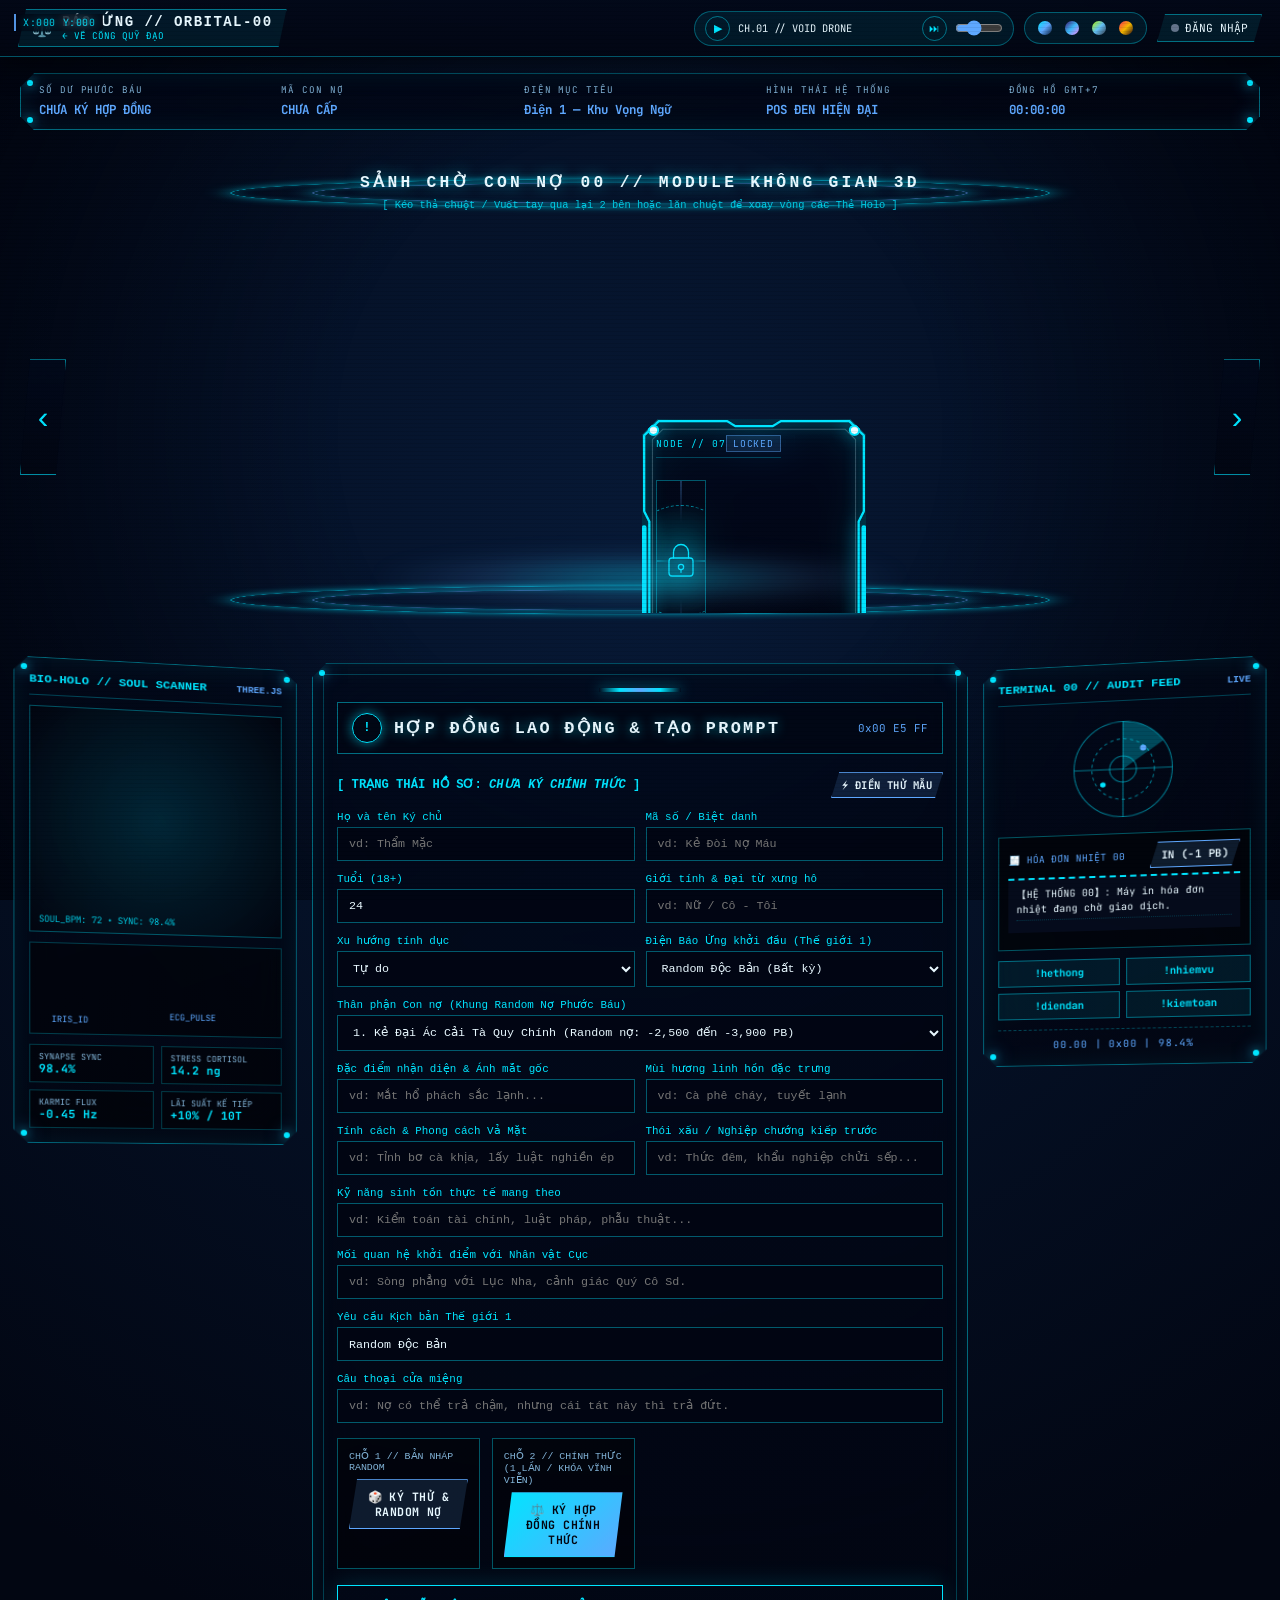
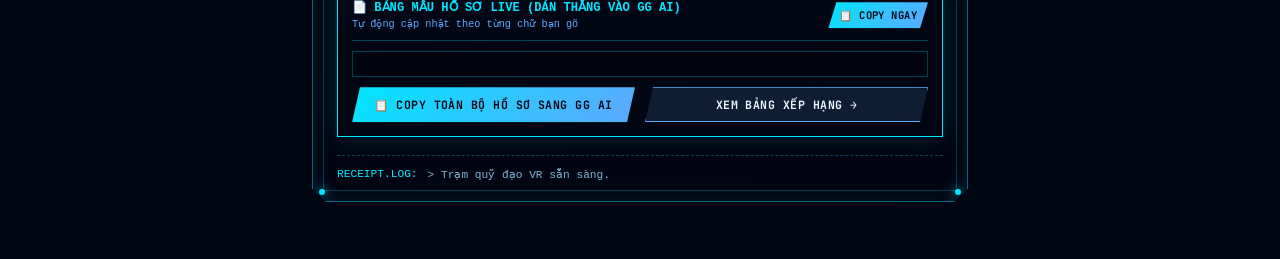
==== commit 2b3e0380: "update" ====
--- a/hub.html
+++ b/hub.html
@@ -541,57 +541,8 @@
           <div class="vault-cards-stage hidden" id="vault-cards-stage">
             <div class="pane-bar">
               <span>[ BẤM THẺ ĐỂ GIẢI MÃ &amp; XEM ĐỘNG VẬT 3D BIỂU TƯỢNG ]</span>
-              <div class="vault-stage-actions">
-                <button class="btn-secondary holo-tactile mini-btn" id="btn-toggle-npc-editor" type="button">⚙️ SETTING ẢNH &amp; LINH THÚ 3D</button>
-                <button class="btn-secondary holo-tactile mini-btn" id="btn-vault-lock" type="button">🔒 KHÓA KÉT LẠI</button>
-              </div>
-            </div>
-
-            <!-- SETTING MỖI NPC 1 ĐỘNG VẬT 3D THẬT + ẢNH CHÂN DUNG -->
-            <form class="npc-editor-panel hidden" id="npc-editor-panel">
-              <div class="npc-editor-grid">
-                <label class="field">
-                  <span>Chọn NPC cần Setting</span>
-                  <select id="npc-edit-select">
-                    <option value="sys00">Hệ Thống 00 (Kế Toán Viên)</option>
-                    <option value="tavocuu">Tạ Vô Cữu (Thanh Tra Trưởng)</option>
-                    <option value="lucnha">Lục Nha (Trùm Chợ Đen)</option>
-                    <option value="nguhongdiep">Ngu Hồng Diệp (Giám Ngục)</option>
-                    <option value="tieuthat">Tiểu Thất #707 (Thực Tập Sinh)</option>
-                    <option value="sd">Quý Cô 'Sd.' (Trùm Cuối)</option>
-                  </select>
-                </label>
-                <label class="field">
-                  <span>1 Loài Động Vật 3D Biểu Tượng</span>
-                  <select id="npc-edit-animal">
-                    <option value="stork">Hắc Hạc Đưa Tin (Stork.glb — Bay)</option>
-                    <option value="horse">Chiến Mã Phán Quyết (Horse.glb — Phi)</option>
-                    <option value="fox">Xích Hồ Ly Chợ Đen (Fox.glb — Cáo)</option>
-                    <option value="flamingo">Hồng Hạc Huyết Đỏ (Flamingo.glb — Bay)</option>
-                    <option value="parrot">Vẹt Báo Tin Hậu Đậu (Parrot.glb — Bay)</option>
-                    <option value="shark">Bạch Sa Vũ Trụ (shark.glb — Bơi)</option>
-                  </select>
-                </label>
-                <label class="field span-2">
-                  <span>Link Model 3D .GLB riêng (Để trống sẽ tự dùng model động vật 3D thật mặc định)</span>
-                  <input type="url" id="npc-edit-model" placeholder="https://.../animal.glb hoặc ./assets/models/..." />
-                </label>
-                <label class="field span-2">
-                  <span>Link Ảnh Chân Dung NPC (Góc trái khung hồ sơ)</span>
-                  <input type="url" id="npc-edit-avatar" placeholder="https://... hoặc ./assets/..." />
-                </label>
-              </div>
-              <div class="npc-editor-actions">
-                <label class="file-upload-btn holo-tactile">
-                  📁 Chọn ảnh từ máy
-                  <input type="file" id="npc-edit-file" accept="image/*" hidden />
-                </label>
-                <button class="btn-primary holo-tactile mini-btn" type="submit">💾 LƯU XEM THỬ</button>
-                <button class="btn-secondary holo-tactile mini-btn" id="btn-npc-copy-cfg" type="button">📋 COPY CODE CHO config.js</button>
-                <button class="btn-ghost mini-btn" id="btn-npc-reset" type="button">↺ MẶC ĐỊNH</button>
-                <button class="btn-secondary holo-tactile mini-btn" id="btn-npc-preview-lab" type="button">👁️ XEM BIO-LAB 3D</button>
-              </div>
-            </form>
+              <button class="btn-secondary holo-tactile mini-btn" id="btn-vault-lock" type="button">🔒 KHÓA KÉT LẠI</button>
+            </div>
 
             <div class="vault-cards-grid" id="vault-cards-grid"></div>
           </div>
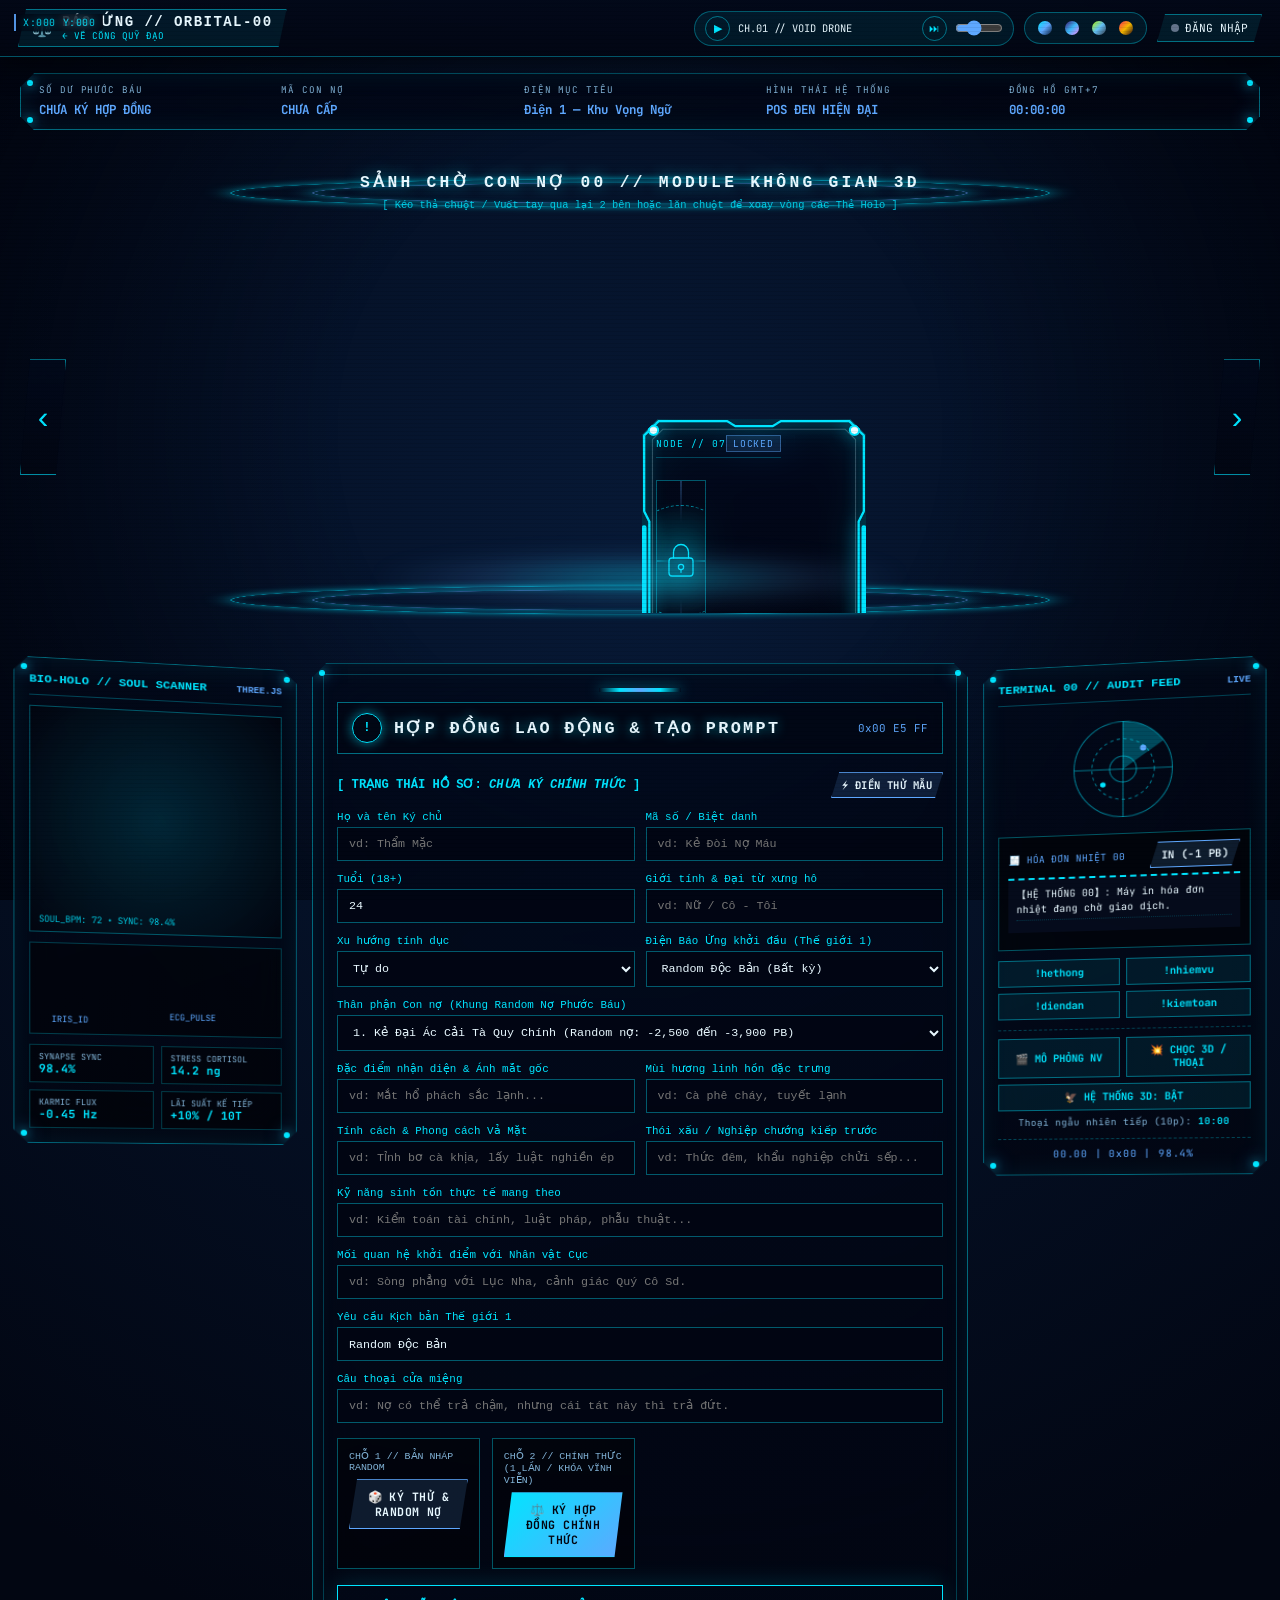
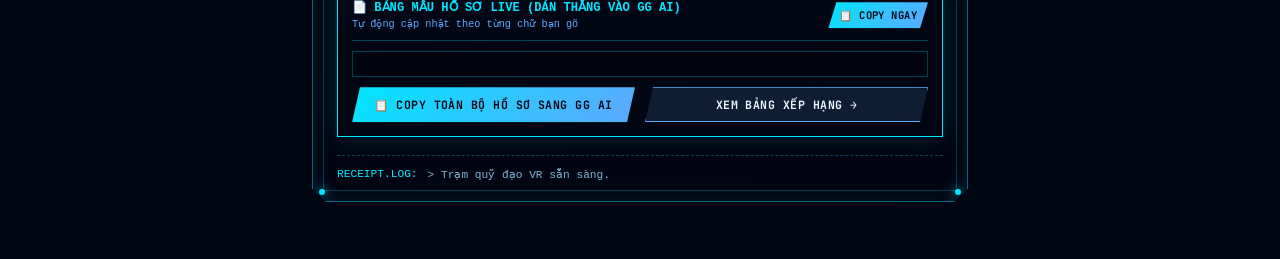
==== commit b8de840b: "update" ====
--- a/hub.html
+++ b/hub.html
@@ -418,7 +418,10 @@
         <div class="hub-panel hidden" id="tab-sectors">
           <div class="pane-bar">
             <span>[ DANH MỤC 10 KHU VỰC THẬP ĐIỆN ]</span>
-            <button class="btn-secondary holo-tactile mini-btn" id="btn-random-case" type="button">🎲 CHỌN ĐIỆN NGẪU NHIÊN</button>
+            <div style="display:flex; gap:8px; flex-wrap:wrap;">
+              <button class="btn-primary holo-tactile mini-btn" id="btn-sim-mission-tab" type="button">🎬 MÔ PHỎNG THANH NHIỆM VỤ</button>
+              <button class="btn-secondary holo-tactile mini-btn" id="btn-random-case" type="button">🎲 CHỌN ĐIỆN NGẪU NHIÊN</button>
+            </div>
           </div>
           <div class="sectors-grid" id="sectors-grid"></div>
           <div class="sector-detail-box">
@@ -582,6 +585,16 @@
           <button class="cmd-chip holo-tactile" data-cmd="!diendan" type="button">!diendan</button>
           <button class="cmd-chip holo-tactile" data-cmd="!kiemtoan" type="button">!kiemtoan</button>
         </div>
+        <div class="mascot-ctrl-box">
+          <div class="mascot-ctrl-row">
+            <button class="cmd-chip holo-tactile" id="btn-sim-mission" type="button">🎬 MÔ PHỎNG NV</button>
+            <button class="cmd-chip holo-tactile" id="btn-mascot-stunt" type="button">💥 CHỌC 3D / THOẠI</button>
+          </div>
+          <div class="mascot-ctrl-row">
+            <button class="cmd-chip holo-tactile" id="btn-toggle-mascot" type="button" style="grid-column: 1 / -1;">🦅 HỆ THỐNG 3D: BẬT</button>
+          </div>
+          <small class="mascot-cd-hint">Thoại ngẫu nhiên tiếp (10p): <strong id="mascot-quote-cd">10:00</strong></small>
+        </div>
         <div class="live-number-ticker" id="live-number-ticker">00.00 | 0x00 | 98.4%</div>
       </aside>
     </section>
@@ -735,7 +748,34 @@
       <span>⚠ ACCESS DENIED // TRUY CẬP BỊ TỪ CHỐI // SYSTEM LOCKDOWN // DO NOT ATTEMPT AGAIN ⚠</span>
     </div>
   </div>
-
+  <!-- LỚP MÔ HÌNH 3D HỆ THỐNG 00 BAY NHẢY KHẮP WEB + BONG BÓNG QUOTES + THANH NHIỆM VỤ MÔ PHỎNG -->
+  <canvas id="sys-mascot-canvas" aria-hidden="true"></canvas>
+  <button id="sys-mascot-hitbox" type="button" title="Bấm vào Hệ Thống 3D để chọc ghẹo!" aria-label="Tương tác Hệ Thống 3D"></button>
+
+  <div class="sys-mascot-bubble hidden" id="sys-mascot-bubble" role="status">
+    <div class="bubble-head">
+      <span id="bubble-topic-tag">HỆ THỐNG 00 // QUOTES</span>
+      <button type="button" id="btn-close-bubble" aria-label="Đóng thoại">✕</button>
+    </div>
+    <p id="bubble-quote-text"></p>
+  </div>
+
+  <div class="screen-impact-fx hidden" id="screen-impact-fx" aria-hidden="true"></div>
+
+  <!-- THANH MÔ PHỎNG NHIỆM VỤ & THÔNG BÁO HỆ THỐNG NỔI -->
+  <aside class="hoyo-frame mission-sim-bar hidden" id="mission-sim-bar" role="status">
+    <div class="hoyo-corner-nodes"><i></i><i></i><i></i><i></i></div>
+    <div class="mission-sim-head">
+      <div class="mission-sim-title">
+        <span class="sim-pulse-dot"></span>
+        <strong id="sim-mission-title">⚖️ KHỞI TẠO THANH NHIỆM VỤ...</strong>
+      </div>
+      <button type="button" class="modal-close" id="btn-close-mission-sim">✕</button>
+    </div>
+    <div class="mission-sim-progress"><span id="sim-mission-bar-fill"></span></div>
+    <div class="mission-sim-meta" id="sim-mission-meta"></div>
+    <div class="mission-sim-broadcast" id="sim-mission-broadcast"></div>
+  </aside>
   <script type="module" src="./js/hub.js"></script>
 </body>
 </html>
--- a/css/hub.css
+++ b/css/hub.css
@@ -1480,4 +1480,186 @@
 @media (max-width: 680px) {
   .market-card-actions { min-width: 100%; }
   .market-price-tag { text-align: left; }
-}+}
+/* ==========================================================================
+   HỆ THỐNG 3D BAY NHẢY KHẮP WEB, ĐÂM MÀN HÌNH, BONG BÓNG QUOTES & THANH NHIỆM VỤ
+   ========================================================================== */
+#sys-mascot-canvas {
+  position: fixed;
+  inset: 0;
+  width: 100vw;
+  height: 100vh;
+  pointer-events: none;
+  z-index: 72;
+  transition: opacity 0.25s ease;
+}
+
+#sys-mascot-hitbox {
+  position: fixed;
+  width: 96px;
+  height: 96px;
+  transform: translate(-50%, -50%);
+  background: transparent;
+  border: none;
+  cursor: pointer;
+  z-index: 73;
+  pointer-events: auto;
+}
+
+.sys-mascot-bubble {
+  position: fixed;
+  z-index: 76;
+  width: min(315px, 84vw);
+  padding: 11px 13px;
+  border: 1.5px solid var(--c-primary);
+  background:
+    linear-gradient(165deg, rgba(2, 10, 28, 0.92), rgba(2, 6, 18, 0.96)),
+    var(--matrix-panel-bg, none) center / cover no-repeat;
+  backdrop-filter: blur(18px);
+  box-shadow: 0 12px 32px rgba(0, 0, 0, 0.72), 0 0 22px var(--glow-primary);
+  clip-path: polygon(10px 0, 100% 0, 100% calc(100% - 10px), calc(100% - 10px) 100%, 0 100%, 0 10px);
+  font-family: "IBM Plex Mono", monospace;
+  transition: opacity 0.22s ease;
+}
+.bubble-head {
+  display: flex;
+  justify-content: space-between;
+  align-items: center;
+  margin-bottom: 5px;
+  padding-bottom: 4px;
+  border-bottom: 1px dashed rgba(var(--rgb-primary), 0.35);
+  font-size: 0.58rem;
+  font-weight: 700;
+  color: var(--c-secondary);
+}
+.bubble-head button {
+  background: transparent;
+  border: none;
+  color: var(--text-muted);
+  cursor: pointer;
+  font-size: 0.78rem;
+}
+#bubble-quote-text {
+  font-size: 0.73rem;
+  line-height: 1.48;
+  color: var(--text-main);
+}
+
+/* HIỆU ỨNG ĐÂM SẦM VÀO MÀN HÌNH */
+body.screen-bonk-shake {
+  animation: screenBonkShake 0.36s cubic-bezier(0.36, 0.07, 0.19, 0.97);
+}
+@keyframes screenBonkShake {
+  0%, 100% { transform: translate(0, 0); }
+  20% { transform: translate(-8px, 6px); }
+  40% { transform: translate(7px, -6px); }
+  60% { transform: translate(-5px, -4px); }
+  80% { transform: translate(4px, 3px); }
+}
+
+.screen-impact-fx {
+  position: fixed;
+  width: 240px;
+  height: 240px;
+  transform: translate(-50%, -50%);
+  border-radius: 50%;
+  border: 3px solid var(--c-secondary);
+  background: radial-gradient(circle, rgba(255, 255, 255, 0.65), rgba(var(--rgb-primary), 0.28) 38%, transparent 72%);
+  box-shadow: 0 0 42px var(--glow-secondary);
+  pointer-events: none;
+  z-index: 74;
+  animation: impactBurst 0.55s ease-out forwards;
+}
+@keyframes impactBurst {
+  0% { opacity: 1; transform: translate(-50%, -50%) scale(0.25); }
+  100% { opacity: 0; transform: translate(-50%, -50%) scale(1.85); }
+}
+
+/* THANH MÔ PHỎNG NHIỆM VỤ & THÔNG BÁO HỆ THỐNG */
+.mission-sim-bar {
+  position: fixed;
+  top: 72px;
+  left: 50%;
+  transform: translateX(-50%);
+  z-index: 78;
+  width: min(640px, 94vw);
+  padding: 15px 18px;
+  border-color: var(--c-secondary);
+  box-shadow: 0 18px 46px rgba(0, 0, 0, 0.82), 0 0 32px var(--glow-secondary);
+  animation: missionDropIn 0.36s cubic-bezier(0.2, 0.9, 0.25, 1);
+}
+@keyframes missionDropIn {
+  from { opacity: 0; transform: translate(-50%, -26px) scale(0.95); }
+  to { opacity: 1; transform: translate(-50%, 0) scale(1); }
+}
+
+.mission-sim-head {
+  display: flex;
+  justify-content: space-between;
+  align-items: center;
+  gap: 10px;
+  margin-bottom: 8px;
+}
+.mission-sim-title {
+  display: flex;
+  align-items: center;
+  gap: 8px;
+  font-family: "Chakra Petch", monospace;
+  font-size: 0.92rem;
+  color: var(--c-primary);
+  letter-spacing: 0.08em;
+}
+.sim-pulse-dot {
+  width: 9px;
+  height: 9px;
+  border-radius: 50%;
+  background: var(--c-secondary);
+  box-shadow: 0 0 12px var(--glow-secondary);
+  animation: pulseGlow 1s infinite;
+}
+
+.mission-sim-progress {
+  width: 100%;
+  height: 5px;
+  background: rgba(255, 255, 255, 0.12);
+  margin-bottom: 10px;
+  overflow: hidden;
+}
+.mission-sim-progress span {
+  display: block;
+  width: 0%;
+  height: 100%;
+  background: linear-gradient(90deg, var(--c-primary), var(--c-secondary));
+  transition: width 0.08s linear;
+}
+
+.mission-sim-meta {
+  font-size: 0.72rem;
+  line-height: 1.48;
+  color: var(--text-main);
+  padding: 8px 10px;
+  background: rgba(0, 0, 0, 0.45);
+  border-left: 3px solid var(--c-primary);
+  margin-bottom: 8px;
+}
+.mission-sim-broadcast {
+  font-size: 0.73rem;
+  line-height: 1.5;
+  color: var(--c-secondary);
+  padding: 8px 10px;
+  border: 1px dashed rgba(var(--rgb-secondary), 0.48);
+  background: rgba(var(--rgb-secondary), 0.08);
+  min-height: 44px;
+}
+
+.mascot-ctrl-box {
+  margin-bottom: 10px;
+  padding-top: 8px;
+  border-top: 1px dashed rgba(var(--rgb-primary), 0.26);
+  display: flex;
+  flex-direction: column;
+  gap: 6px;
+}
+.mascot-ctrl-row { display: grid; grid-template-columns: 1fr 1fr; gap: 6px; }
+.mascot-cd-hint { font-size: 0.58rem; color: var(--text-muted); text-align: center; }
+.mascot-cd-hint strong { color: var(--c-primary); }
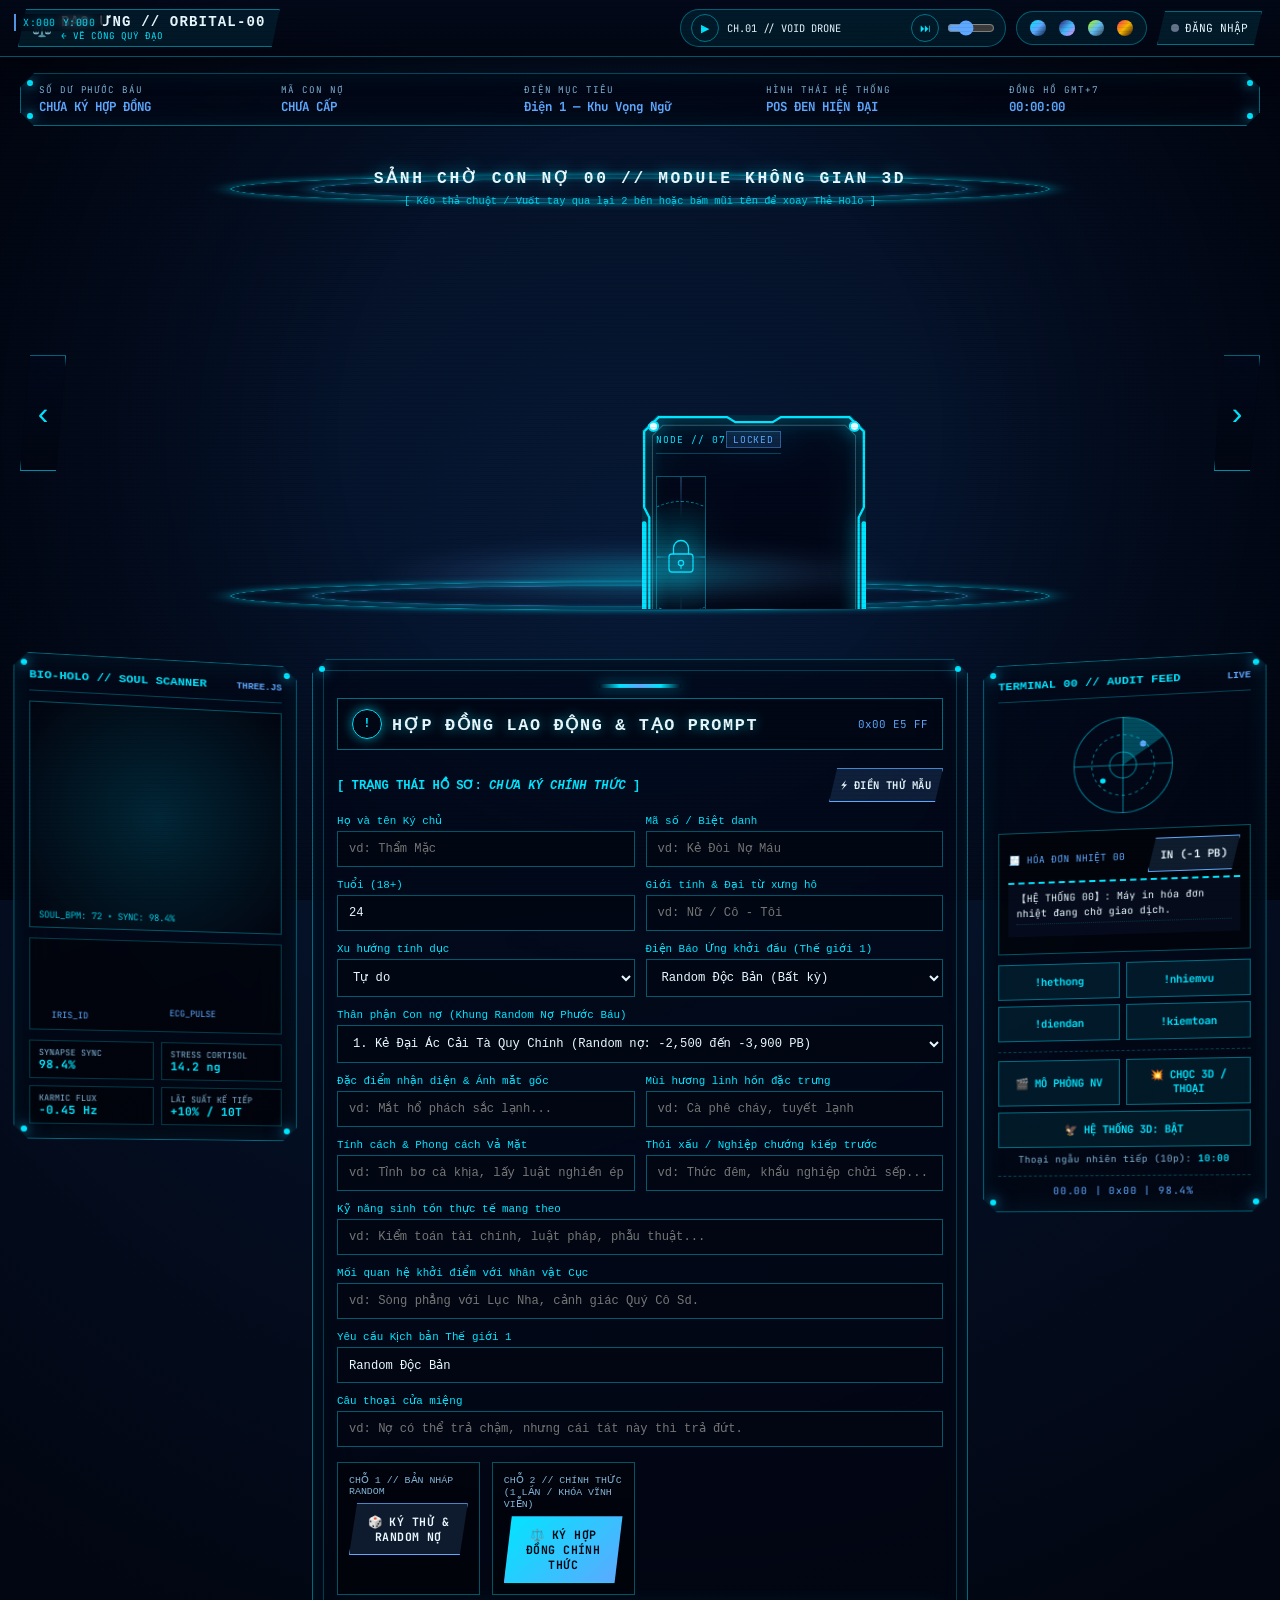
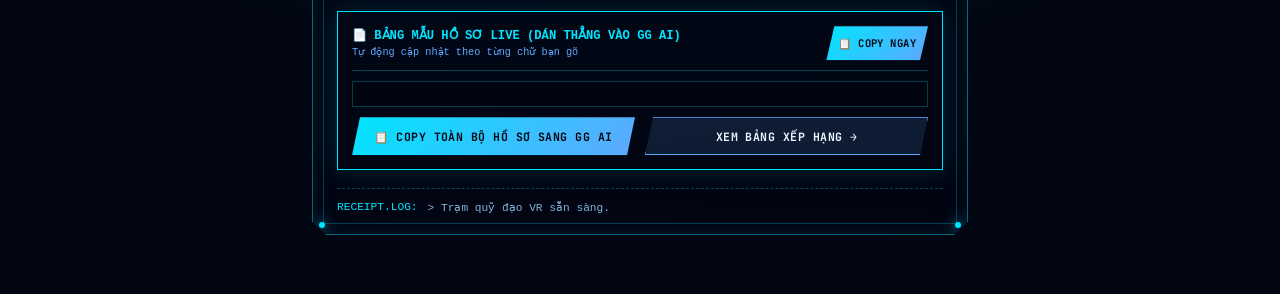
==== commit a689e189: "update" ====
--- a/hub.html
+++ b/hub.html
@@ -2,7 +2,11 @@
 <html lang="vi" data-theme="orbital-cyan">
 <head>
   <meta charset="UTF-8" />
-  <meta name="viewport" content="width=device-width, initial-scale=1.0" />
+  <meta name="viewport" content="width=device-width, initial-scale=1.0, viewport-fit=cover" />
+  <meta name="theme-color" content="#020612" />
+  <meta name="mobile-web-app-capable" content="yes" />
+  <meta name="apple-mobile-web-app-capable" content="yes" />
+  <meta name="apple-mobile-web-app-status-bar-style" content="black-translucent" />
   <title>HỆ THỐNG BÁO ỨNG // TRẠM QUỸ ĐẠO VR &amp; SƠ ĐỒ THẬP ĐIỆN</title>
   <link rel="preconnect" href="https://fonts.googleapis.com" />
   <link rel="preconnect" href="https://fonts.gstatic.com" crossorigin />
@@ -45,26 +49,26 @@
 
     <div class="topbar-right">
       <div class="sys-radio">
-        <button class="radio-btn holo-tactile" id="radio-toggle" type="button"><span class="radio-icon">▶</span></button>
+        <button class="radio-btn holo-tactile" id="radio-toggle" type="button" aria-label="Bật hoặc tắt nhạc"><span class="radio-icon">▶</span></button>
         <div class="radio-meta">
           <span class="radio-title" id="radio-track-name">CH.01 // VOID DRONE</span>
           <canvas id="radio-scope" width="54" height="16"></canvas>
         </div>
-        <button class="radio-btn holo-tactile" id="radio-next" type="button">⏭</button>
-        <input class="radio-vol" id="radio-vol" type="range" min="0" max="1" step="0.05" value="0.35" />
+        <button class="radio-btn holo-tactile" id="radio-next" type="button" aria-label="Chuyển bài">⏭</button>
+        <input class="radio-vol" id="radio-vol" type="range" min="0" max="1" step="0.05" value="0.35" aria-label="Âm lượng" />
       </div>
 
       <div class="theme-switcher" role="group" aria-label="Chọn giao diện màu">
-        <button class="theme-dot" data-set-theme="orbital-cyan" title="Vũ Trụ Xanh Băng">
+        <button class="theme-dot" data-set-theme="orbital-cyan" type="button" title="Vũ Trụ Xanh Băng">
           <span style="background: linear-gradient(135deg, #00E5FF, #5EA8FF, #071936);"></span>
         </button>
-        <button class="theme-dot" data-set-theme="cyber-violet" title="Tím-Xanh Cyber">
+        <button class="theme-dot" data-set-theme="cyber-violet" type="button" title="Tím-Xanh Cyber">
           <span style="background: linear-gradient(135deg, #3F136D, #3BB8F8, #F787F8);"></span>
         </button>
-        <button class="theme-dot" data-set-theme="acid" title="Acid-Xanh">
+        <button class="theme-dot" data-set-theme="acid" type="button" title="Acid-Xanh">
           <span style="background: linear-gradient(135deg, #B2F601, #62C0F6, #343645);"></span>
         </button>
-        <button class="theme-dot" data-set-theme="crimson-karma" title="Đỏ Báo Ứng / Vàng Nhân Quả">
+        <button class="theme-dot" data-set-theme="crimson-karma" type="button" title="Đỏ Báo Ứng / Vàng Nhân Quả">
           <span style="background: linear-gradient(135deg, #FF2E54, #F5B700, #240712);"></span>
         </button>
       </div>
@@ -77,13 +81,13 @@
     </div>
   </header>
 
-  <main class="hub-universe">
+  <main class="hub-universe" id="hub-universe">
     <!-- THANH TRẠNG THÁI QUỸ ĐẠO -->
     <section class="hoyo-frame holo-status-ribbon">
       <div class="hoyo-corner-nodes"><i></i><i></i><i></i><i></i></div>
       <div class="ribbon-item"><small>SỐ DƯ PHƯỚC BÁU</small><strong id="hud-pb-side">CHƯA KÝ HỢP ĐỒNG</strong></div>
       <div class="ribbon-item"><small>MÃ CON NỢ</small><strong id="hud-code-side">CHƯA CẤP</strong></div>
-      <div class="ribbon-item"><small>ĐIỆN MỤC TIÊU</small><strong id="hud-sector-badge">Điện 1 — Khu Vọng Ngữ</strong></div>
+      <div class="ribbon-item ribbon-span-mobile"><small>ĐIỆN MỤC TIÊU</small><strong id="hud-sector-badge">Điện 1 — Khu Vọng Ngữ</strong></div>
       <div class="ribbon-item"><small>HÌNH THÁI HỆ THỐNG</small><strong id="manifest-mode-label">POS ĐEN HIỆN ĐẠI</strong></div>
       <div class="ribbon-item"><small>ĐỒNG HỒ GMT+7</small><strong id="clock-utc">00:00:00</strong></div>
     </section>
@@ -92,10 +96,10 @@
     <section class="holo-gallery-stage">
       <div class="gallery-rings ring-top" aria-hidden="true"><span></span><span></span></div>
       <h2 class="gallery-heading">SẢNH CHỜ CON NỢ 00 // MODULE KHÔNG GIAN 3D</h2>
-      <p class="gallery-subhint">[ Kéo thả chuột / Vuốt tay qua lại 2 bên hoặc lăn chuột để xoay vòng các Thẻ Holo ]</p>
+      <p class="gallery-subhint">[ Kéo thả chuột / Vuốt tay qua lại 2 bên hoặc bấm mũi tên để xoay Thẻ Holo ]</p>
 
       <div class="gallery-carousel-row">
-        <button class="carousel-arrow holo-tactile" id="btn-slide-left" type="button" title="Xoay trái">‹</button>
+        <button class="carousel-arrow holo-tactile" id="btn-slide-left" type="button" title="Xoay trái" aria-label="Thẻ trước">‹</button>
 
         <div class="gallery-viewport" id="gallery-viewport">
           <div class="gallery-floor-glow" aria-hidden="true"></div>
@@ -242,7 +246,7 @@
           </div>
         </div>
 
-        <button class="carousel-arrow holo-tactile" id="btn-slide-right" type="button" title="Xoay phải">›</button>
+        <button class="carousel-arrow holo-tactile" id="btn-slide-right" type="button" title="Xoay phải" aria-label="Thẻ tiếp theo">›</button>
       </div>
 
       <div class="gallery-rings ring-bottom" aria-hidden="true"><span></span><span></span></div>
@@ -294,7 +298,7 @@
           <form id="contract-form" class="contract-grid">
             <label class="field"><span>Họ và tên Ký chủ</span><input type="text" id="f-name" placeholder="vd: Thẩm Mặc" required /></label>
             <label class="field"><span>Mã số / Biệt danh</span><input type="text" id="f-codename" placeholder="vd: Kẻ Đòi Nợ Máu" /></label>
-            <label class="field"><span>Tuổi (18+)</span><input type="number" id="f-age" min="18" max="99" value="24" required /></label>
+            <label class="field"><span>Tuổi (18+)</span><input type="number" id="f-age" min="18" max="99" value="24" inputmode="numeric" required /></label>
             <label class="field"><span>Giới tính &amp; Đại từ xưng hô</span><input type="text" id="f-gender" placeholder="vd: Nữ / Cô - Tôi" required /></label>
             <label class="field">
               <span>Xu hướng tính dục</span>
@@ -369,11 +373,11 @@
 
         <!-- TAB 2: THÁP 3D -->
         <div class="hub-panel hidden" id="tab-pyramid">
-          <p class="pyramid-guide">[ Kéo để xoay tháp 3D • Chạm trực tiếp lên tầng kính trên khối Tam Giác Ngược ]</p>
+          <p class="pyramid-guide">[ Vuốt ngang xoay tháp 3D • Chạm tầng kính hoặc bấm nút chuyển tầng bên dưới ]</p>
           <div class="pyramid-layout" id="pyramid-layout">
             <div class="pyramid-3d-viewport" id="pyramid-3d-viewport">
               <canvas id="pyramid-3d-canvas"></canvas>
-              <div class="pyramid-hud-tag">MODEL // INVERTED_TOWER_10.OBJ • DRAG TO ORBIT</div>
+              <div class="pyramid-hud-tag">MODEL // INVERTED_TOWER_10.OBJ • SWIPE TO ORBIT</div>
             </div>
             <svg class="pyramid-arrow-svg" id="pyramid-arrow-svg" aria-hidden="true">
               <defs>
@@ -390,6 +394,10 @@
                   <span class="tier-depth-tag" id="tier-depth-tag">ĐỘ SÂU: TẦNG 01 / 10</span>
                   <span class="tier-zone-tag" id="tier-zone-tag">VÙNG: KHỐI HIỆN ĐẠI</span>
                 </div>
+                <div class="tier-nav-row">
+                  <button class="btn-secondary holo-tactile mini-btn" id="btn-tier-prev" type="button">‹ TẦNG TRƯỚC</button>
+                  <button class="btn-secondary holo-tactile mini-btn" id="btn-tier-next" type="button">TẦNG SAU ›</button>
+                </div>
                 <h4 class="tier-name" id="tier-name">ĐIỆN THỨ 1 — KHU VỌNG NGỮ</h4>
                 <div class="tier-block"><small>BỐI CẢNH &amp; VÙNG HOẠT ĐỘNG</small><p id="tier-region"></p></div>
                 <div class="tier-block"><small>TỘI ÁC KẺ CƯỚP PHƯỚC</small><p id="tier-crime"></p></div>
@@ -418,7 +426,7 @@
         <div class="hub-panel hidden" id="tab-sectors">
           <div class="pane-bar">
             <span>[ DANH MỤC 10 KHU VỰC THẬP ĐIỆN ]</span>
-            <div style="display:flex; gap:8px; flex-wrap:wrap;">
+            <div class="pane-bar-actions">
               <button class="btn-primary holo-tactile mini-btn" id="btn-sim-mission-tab" type="button">🎬 MÔ PHỎNG THANH NHIỆM VỤ</button>
               <button class="btn-secondary holo-tactile mini-btn" id="btn-random-case" type="button">🎲 CHỌN ĐIỆN NGẪU NHIÊN</button>
             </div>
@@ -533,7 +541,7 @@
             </div>
             <ol class="riddle-list" id="vault-riddle-list"></ol>
             <form class="vault-pass-form" id="vault-riddle-form">
-              <input type="text" id="vault-pass-input" maxlength="8" placeholder="Nhập mật mã 5 số..." autocomplete="off" required />
+              <input type="text" id="vault-pass-input" maxlength="8" placeholder="Nhập mật mã 5 số..." inputmode="numeric" autocomplete="off" autocapitalize="none" autocorrect="off" spellcheck="false" required />
               <button class="btn-primary holo-tactile" type="submit">🔓 GIẢI MÃ TRUY CẬP</button>
               <button class="btn-secondary holo-tactile" id="btn-vault-hint" type="button">💡 HỎI TIỂU THẤT</button>
             </form>
@@ -606,14 +614,14 @@
       <div class="hoyo-corner-nodes"><i></i><i></i><i></i><i></i></div>
       <div class="modal-head">
         <h3>🪪 TÀI KHOẢN CON NỢ // AVATAR &amp; FIREBASE</h3>
-        <button class="modal-close" data-close-modal="modal-auth" type="button">✕</button>
+        <button class="modal-close" data-close-modal="modal-auth" type="button" aria-label="Đóng">✕</button>
       </div>
       <div class="modal-body">
         <div id="auth-logged-out">
           <p class="auth-desc">Tạo tài khoản hoặc đăng nhập để ký Hợp đồng chính thức (1 lần) và lên Bảng Xếp Hạng.</p>
           <form id="simple-auth-form" class="auth-form">
-            <input type="text" id="auth-username" placeholder="Tên tài khoản (vd: conno01)..." required />
-            <input type="password" id="auth-pass" placeholder="Mật khẩu (>= 4 ký tự)..." required />
+            <input type="text" id="auth-username" placeholder="Tên tài khoản (vd: conno01)..." autocomplete="username" autocapitalize="none" autocorrect="off" spellcheck="false" required />
+            <input type="password" id="auth-pass" placeholder="Mật khẩu (>= 4 ký tự)..." autocomplete="current-password" required />
             <div class="auth-actions">
               <button class="btn-primary holo-tactile" type="submit">Đăng nhập</button>
               <button class="btn-secondary holo-tactile" type="button" id="btn-register-simple">Tạo tài khoản mới</button>
@@ -631,12 +639,12 @@
             </div>
           </div>
           <div class="avatar-editor">
-            <label>ĐỔI AVATAR CON NỢ (Link ảnh hoặc tải từ máy)</label>
+            <label for="avatar-url-input">ĐỔI AVATAR CON NỢ (Link ảnh hoặc tải từ máy)</label>
             <div class="avatar-row">
-              <input type="url" id="avatar-url-input" placeholder="Dán link ảnh Avatar..." />
+              <input type="url" id="avatar-url-input" placeholder="Dán link ảnh Avatar..." inputmode="url" autocapitalize="none" autocorrect="off" spellcheck="false" />
               <button class="btn-secondary holo-tactile" id="btn-save-avatar-url" type="button">Lưu</button>
             </div>
-            <label class="file-upload-btn holo-tactile">📁 Chọn ảnh từ máy<input type="file" id="avatar-file-input" accept="image/*" hidden /></label>
+            <label class="file-upload-btn holo-tactile">📁 Chọn ảnh từ máy<input type="file" id="avatar-file-input" accept="image/*" class="sr-only-file" /></label>
           </div>
           <div class="auth-actions"><button class="btn-danger holo-tactile" id="btn-logout" type="button">Đăng xuất</button></div>
           <p class="auth-msg" id="auth-sync-msg"></p>
@@ -679,11 +687,15 @@
         </div>
 
         <!-- CỘT 2: ĐỘNG VẬT 3D THẬT XOAY 360 + CHỈ ĐIỂM CHI TIẾT ĐỘNG VẬT -->
-        <div class="bio-lab-col">
+        <div class="bio-lab-col bio-lab-col-3d">
           <div class="bio-subpanel morph-stage-card">
             <div class="subpanel-head">
-              <span id="lab-animal-header">LINH THÚ 3D BIỂU TƯỢNG (KÉO XOAY • LĂN ZOOM)</span>
-              <small id="lab-morph-tag">HORSE.GLB</small>
+              <span id="lab-animal-header">LINH THÚ 3D BIỂU TƯỢNG (XOAY • CHỤM ZOOM)</span>
+              <div class="morph-head-tools">
+                <button type="button" class="morph-zoom-btn" id="btn-morph-zoom-out" aria-label="Thu nhỏ 3D">−</button>
+                <button type="button" class="morph-zoom-btn" id="btn-morph-zoom-in" aria-label="Phóng to 3D">+</button>
+                <small id="lab-morph-tag">HORSE.GLB</small>
+              </div>
             </div>
 
             <div class="morph-pod-viewport morph-pod-tall" id="lab-morph-pod">
@@ -770,7 +782,7 @@
         <span class="sim-pulse-dot"></span>
         <strong id="sim-mission-title">⚖️ KHỞI TẠO THANH NHIỆM VỤ...</strong>
       </div>
-      <button type="button" class="modal-close" id="btn-close-mission-sim">✕</button>
+      <button type="button" class="modal-close" id="btn-close-mission-sim" aria-label="Đóng">✕</button>
     </div>
     <div class="mission-sim-progress"><span id="sim-mission-bar-fill"></span></div>
     <div class="mission-sim-meta" id="sim-mission-meta"></div>
--- a/css/themes.css
+++ b/css/themes.css
@@ -1,13 +1,19 @@
 /* ==========================================================================
-   4 TEMPLATE MÀU ĐỒNG BỘ CSS + THREE.JS WEBGL:
-   1. orbital-cyan (Mặc định): Xanh Băng Vũ Trụ chuẩn 4 ảnh concept
-   2. cyber-violet: Tím-Xanh nguyên bản
-   3. acid: Acid-Xanh nguyên bản
-   4. crimson-karma: Đỏ Báo Ứng / Vàng Nhân Quả
+   4 TEMPLATE MÀU ĐỒNG BỘ CSS + THREE.JS WEBGL (TỐI ƯU DARK COLOR-SCHEME & SAFE-AREA):
+   1. orbital-cyan (Mặc định)
+   2. cyber-violet
+   3. acid
+   4. crimson-karma
    ========================================================================== */
 
 :root,
 [data-theme="orbital-cyan"] {
+  color-scheme: dark;
+  --safe-top: env(safe-area-inset-top, 0px);
+  --safe-right: env(safe-area-inset-right, 0px);
+  --safe-bottom: env(safe-area-inset-bottom, 0px);
+  --safe-left: env(safe-area-inset-left, 0px);
+
   --bg-void: #020612;
   --bg-deep: #071936;
   --bg-glass: rgba(6, 24, 58, 0.34);
--- a/css/gate.css
+++ b/css/gate.css
@@ -9,8 +9,18 @@
   -webkit-tap-highlight-color: transparent;
 }
 
-html, body {
+html {
+  min-height: 100%;
+  -webkit-text-size-adjust: 100%;
+  text-size-adjust: 100%;
+  background: var(--bg-void);
+}
+
+body {
   min-height: 100vh;
+  min-height: 100dvh;
+  display: flex;
+  flex-direction: column;
   background: radial-gradient(circle at 50% 30%, var(--bg-deep), var(--bg-void) 78%);
   color: var(--text-main);
   font-family: "IBM Plex Mono", "JetBrains Mono", monospace;
@@ -33,6 +43,18 @@
 
 .hidden {
   display: none !important;
+}
+
+.sr-only-file {
+  position: absolute;
+  width: 1px;
+  height: 1px;
+  padding: 0;
+  margin: -1px;
+  overflow: hidden;
+  clip: rect(0, 0, 0, 0);
+  white-space: nowrap;
+  border: 0;
 }
 
 ::-webkit-scrollbar { width: 8px; height: 8px; }
@@ -102,6 +124,7 @@
   border-left: 2px solid var(--c-secondary);
   background: rgba(2, 6, 18, 0.72);
   backdrop-filter: blur(6px);
+  -webkit-backdrop-filter: blur(6px);
   opacity: 0.88;
   text-shadow: 0 0 8px var(--glow-primary);
 }
@@ -115,7 +138,9 @@
     border-color 0.24s ease,
     background 0.24s ease;
 }
-.holo-tactile:hover { transform: translateY(-1.5px); }
+@media (hover: hover) {
+  .holo-tactile:hover { transform: translateY(-1.5px); }
+}
 .holo-tactile:active { transform: scale(0.955) translateY(1px); }
 
 /* KHUNG BẢNG HOYO-HOLO: NỀN NHỊ PHÂN + LỚP KÍNH MỜ TỐI ĐỂ RÕ CHỮ */
@@ -167,10 +192,10 @@
   display: flex;
   align-items: center;
   justify-content: space-between;
-  gap: 12px;
-  padding: 9px 18px;
+  gap: 10px 12px;
+  padding: max(9px, var(--safe-top, 0px)) max(18px, var(--safe-right, 0px)) 9px max(18px, var(--safe-left, 0px));
   background:
-    linear-gradient(180deg, rgba(3, 9, 24, 0.84), rgba(2, 6, 18, 0.9)),
+    linear-gradient(180deg, rgba(3, 9, 24, 0.86), rgba(2, 6, 18, 0.92)),
     var(--matrix-panel-bg, none) center / cover no-repeat;
   backdrop-filter: blur(22px) saturate(145%);
   -webkit-backdrop-filter: blur(22px) saturate(145%);
@@ -185,27 +210,30 @@
   align-items: center;
   gap: 10px;
   flex-wrap: wrap;
+  min-width: 0;
 }
 
 .home-brand {
   display: flex;
   align-items: center;
-  gap: 10px;
+  gap: 9px;
   text-decoration: none;
   color: var(--text-main);
   padding: 5px 13px;
   border: 1px solid rgba(var(--rgb-primary), 0.45);
   background: rgba(var(--rgb-primary), 0.08);
   clip-path: polygon(8px 0, 100% 0, calc(100% - 8px) 100%, 0 100%);
+  min-width: 0;
+  max-width: 100%;
 }
 .home-brand:hover {
   border-color: var(--c-secondary);
   box-shadow: 0 0 18px var(--glow-secondary);
 }
 
-.brand-text { display: flex; flex-direction: column; line-height: 1.12; }
-.brand-text strong { font-size: 0.88rem; letter-spacing: 0.1em; }
-.brand-text small { font-family: "JetBrains Mono", monospace; font-size: 0.58rem; color: var(--c-primary); }
+.brand-text { display: flex; flex-direction: column; line-height: 1.12; min-width: 0; }
+.brand-text strong { font-size: 0.88rem; letter-spacing: 0.08em; white-space: nowrap; overflow: hidden; text-overflow: ellipsis; }
+.brand-text small { font-family: "JetBrains Mono", monospace; font-size: 0.58rem; color: var(--c-primary); white-space: nowrap; overflow: hidden; text-overflow: ellipsis; }
 
 /* RADIO */
 .sys-radio {
@@ -216,10 +244,12 @@
   border-radius: 999px;
   background: rgba(var(--rgb-primary), 0.08);
   border: 1px solid rgba(var(--rgb-primary), 0.34);
+  min-width: 0;
 }
 .radio-btn {
-  width: 25px;
-  height: 25px;
+  width: 28px;
+  height: 28px;
+  flex-shrink: 0;
   border-radius: 50%;
   border: 1px solid rgba(var(--rgb-primary), 0.45);
   background: transparent;
@@ -227,9 +257,9 @@
   cursor: pointer;
   display: grid;
   place-items: center;
-  font-size: 0.66rem;
-}
-.radio-meta { display: flex; align-items: center; gap: 8px; }
+  font-size: 0.7rem;
+}
+.radio-meta { display: flex; align-items: center; gap: 8px; min-width: 0; }
 .radio-title {
   font-family: "JetBrains Mono", monospace;
   font-size: 0.65rem;
@@ -238,8 +268,8 @@
   text-overflow: ellipsis;
   white-space: nowrap;
 }
-#radio-scope { display: block; opacity: 0.9; }
-.radio-vol { width: 48px; accent-color: var(--c-secondary); cursor: pointer; }
+#radio-scope { display: block; opacity: 0.9; flex-shrink: 0; }
+.radio-vol { width: 48px; accent-color: var(--c-secondary); cursor: pointer; flex-shrink: 0; }
 
 /* 4 TEMPLATE MÀU */
 .theme-switcher {
@@ -250,10 +280,11 @@
   border-radius: 999px;
   background: rgba(var(--rgb-primary), 0.08);
   border: 1px solid rgba(var(--rgb-primary), 0.34);
+  flex-shrink: 0;
 }
 .theme-dot {
-  width: 20px;
-  height: 20px;
+  width: 22px;
+  height: 22px;
   border-radius: 50%;
   border: 2px solid transparent;
   background: transparent;
@@ -266,7 +297,7 @@
 .theme-dot.active {
   border-color: #fff;
   box-shadow: 0 0 12px var(--glow-secondary);
-  transform: scale(1.16);
+  transform: scale(1.14);
 }
 
 /* USER PILL */
@@ -275,6 +306,7 @@
   align-items: center;
   gap: 6px;
   padding: 6px 13px;
+  min-height: 34px;
   border: 1px solid rgba(var(--rgb-primary), 0.42);
   background: rgba(var(--rgb-primary), 0.09);
   color: var(--text-main);
@@ -282,14 +314,17 @@
   font-size: 0.7rem;
   cursor: pointer;
   clip-path: polygon(8px 0, 100% 0, calc(100% - 8px) 100%, 0 100%);
+  max-width: 100%;
+  flex-shrink: 0;
 }
 .user-pill:hover {
   border-color: var(--c-secondary);
   box-shadow: 0 0 16px var(--glow-secondary);
 }
-.user-status-dot { width: 8px; height: 8px; border-radius: 50%; background: #64748b; }
+.user-status-dot { width: 8px; height: 8px; border-radius: 50%; background: #64748b; flex-shrink: 0; }
 .user-status-dot.online { background: #22c55e; box-shadow: 0 0 8px #22c55e; }
-.user-avatar-mini { width: 22px; height: 22px; border-radius: 50%; object-fit: cover; border: 1px solid var(--c-primary); }
+.user-avatar-mini { width: 22px; height: 22px; border-radius: 50%; object-fit: cover; border: 1px solid var(--c-primary); flex-shrink: 0; }
+.user-label { overflow: hidden; text-overflow: ellipsis; white-space: nowrap; max-width: 140px; }
 
 /* ==========================================================================
    GIAO DIỆN 1: RADIAL ORBITAL GATE 00
@@ -297,10 +332,11 @@
 .vr-room {
   position: relative;
   z-index: 10;
-  min-height: calc(100vh - 60px);
+  flex: 1 0 auto;
+  width: 100%;
   display: grid;
   place-items: center;
-  padding: 24px 20px 44px;
+  padding: 20px max(16px, var(--safe-right, 0px)) calc(28px + var(--safe-bottom, 0px)) max(16px, var(--safe-left, 0px));
   perspective: 1400px;
 }
 
@@ -393,9 +429,11 @@
   touch-action: manipulation;
   transition: transform 0.25s cubic-bezier(0.22, 1, 0.36, 1), filter 0.25s ease;
 }
-.holo-gate:hover {
-  transform: scale(1.045) translateZ(26px);
-  filter: drop-shadow(0 0 28px var(--glow-primary));
+@media (hover: hover) {
+  .holo-gate:hover {
+    transform: scale(1.045) translateZ(26px);
+    filter: drop-shadow(0 0 28px var(--glow-primary));
+  }
 }
 .holo-gate:active { transform: scale(0.96); }
 
@@ -420,6 +458,7 @@
   position: relative;
   width: 234px;
   height: 234px;
+  padding: 14px;
   border-radius: 50%;
   background:
     radial-gradient(circle, rgba(2, 12, 34, 0.72), rgba(2, 6, 18, 0.9) 82%),
@@ -427,6 +466,7 @@
   border: 1.5px solid rgba(var(--rgb-primary), 0.78);
   box-shadow: 0 0 54px var(--glow-primary), inset 0 0 32px rgba(var(--rgb-secondary), 0.24);
   backdrop-filter: blur(18px);
+  -webkit-backdrop-filter: blur(18px);
   display: flex;
   flex-direction: column;
   align-items: center;
@@ -453,10 +493,10 @@
   100% { top: 100%; }
 }
 
-.core-kicker { font-family: "JetBrains Mono", monospace; font-size: 0.64rem; letter-spacing: 0.16em; color: var(--c-primary); }
-.core-title { font-size: 2.1rem; letter-spacing: 0.12em; color: var(--text-main); text-shadow: 0 0 20px var(--glow-primary); }
-.core-sub { font-family: "JetBrains Mono", monospace; font-size: 0.76rem; color: var(--c-secondary); }
-.core-meter { width: 126px; height: 4px; border-radius: 99px; background: rgba(255, 255, 255, 0.14); overflow: hidden; margin-top: 4px; }
+.core-kicker { font-family: "JetBrains Mono", monospace; font-size: 0.64rem; letter-spacing: 0.14em; color: var(--c-primary); text-align: center; }
+.core-title { font-size: clamp(1.3rem, 5.2vw, 2.1rem); letter-spacing: 0.12em; color: var(--text-main); text-shadow: 0 0 20px var(--glow-primary); }
+.core-sub { font-family: "JetBrains Mono", monospace; font-size: 0.74rem; color: var(--c-secondary); text-align: center; }
+.core-meter { width: 62%; max-width: 126px; height: 4px; border-radius: 99px; background: rgba(255, 255, 255, 0.14); overflow: hidden; margin-top: 4px; }
 .core-meter span { display: block; width: 0%; height: 100%; background: linear-gradient(90deg, var(--c-primary), var(--c-secondary)); transition: width 0.48s ease; }
 
 /* ==========================================================================
@@ -467,7 +507,8 @@
 .btn-ghost,
 .btn-danger,
 .holo-switch {
-  padding: 9px 14px;
+  padding: 10px 14px;
+  min-height: 38px;
   font-family: "IBM Plex Mono", "JetBrains Mono", monospace;
   font-size: 0.72rem;
   font-weight: 700;
@@ -476,6 +517,7 @@
   border: 1px solid transparent;
   text-align: center;
   clip-path: polygon(8px 0, 100% 0, calc(100% - 8px) 100%, 0 100%);
+  touch-action: manipulation;
 }
 
 .btn-primary {
@@ -505,46 +547,77 @@
   position: fixed;
   inset: 0;
   z-index: 80;
-  background: rgba(2, 4, 14, 0.8);
+  background: rgba(2, 4, 14, 0.82);
   backdrop-filter: blur(12px);
-  display: grid;
-  place-items: center;
-  padding: 16px;
+  -webkit-backdrop-filter: blur(12px);
+  display: flex;
+  align-items: center;
+  justify-content: center;
+  overflow-y: auto;
+  overscroll-behavior: contain;
+  -webkit-overflow-scrolling: touch;
+  padding: max(12px, var(--safe-top, 0px)) max(12px, var(--safe-right, 0px)) max(14px, var(--safe-bottom, 0px)) max(12px, var(--safe-left, 0px));
 }
 
 .sys-modal {
   width: 100%;
   max-width: 450px;
-  padding: 22px;
+  margin: auto;
+  padding: 20px 18px;
 }
 
 .modal-head {
   display: flex;
   justify-content: space-between;
   align-items: center;
+  gap: 10px;
   padding-bottom: 12px;
   margin-bottom: 14px;
   border-bottom: 1px solid rgba(var(--rgb-primary), 0.28);
 }
-.modal-head h3 { font-size: 0.88rem; letter-spacing: 0.08em; color: var(--c-primary); }
-.modal-close { background: transparent; border: none; color: var(--text-muted); font-size: 1.15rem; cursor: pointer; }
+.modal-head h3 { font-size: 0.86rem; letter-spacing: 0.06em; color: var(--c-primary); min-width: 0; }
+.modal-close {
+  background: transparent;
+  border: 1px solid rgba(var(--rgb-primary), 0.25);
+  border-radius: 6px;
+  min-width: 34px;
+  min-height: 34px;
+  display: grid;
+  place-items: center;
+  color: var(--text-muted);
+  font-size: 1.05rem;
+  cursor: pointer;
+  flex-shrink: 0;
+  touch-action: manipulation;
+}
 .modal-body { display: flex; flex-direction: column; gap: 14px; font-size: 0.82rem; }
 .auth-form { display: flex; flex-direction: column; gap: 10px; }
+
+input[type="text"],
+input[type="password"],
+input[type="url"],
+input[type="number"],
+select,
+textarea {
+  width: 100%;
+  min-width: 0;
+  border-radius: 0;
+}
 
 input[type="text"],
 input[type="password"],
 input[type="url"] {
-  padding: 9px 12px;
+  padding: 10px 12px;
   border: 1px solid rgba(var(--rgb-primary), 0.38);
-  background: rgba(0, 0, 0, 0.5);
+  background: rgba(0, 0, 0, 0.52);
   color: var(--text-main);
   font-family: "IBM Plex Mono", monospace;
-  font-size: 0.76rem;
-}
-
-.auth-actions { display: flex; gap: 10px; }
-.auth-actions > * { flex: 1; }
-.auth-msg { font-family: "IBM Plex Mono", monospace; font-size: 0.72rem; color: var(--c-secondary); }
+  font-size: 0.8rem;
+}
+
+.auth-actions { display: flex; gap: 10px; flex-wrap: wrap; }
+.auth-actions > * { flex: 1 1 130px; }
+.auth-msg { font-family: "IBM Plex Mono", monospace; font-size: 0.74rem; color: var(--c-secondary); line-height: 1.45; }
 
 .profile-box {
   display: flex;
@@ -554,6 +627,8 @@
   border: 1px solid rgba(var(--rgb-primary), 0.34);
   background: rgba(0, 0, 0, 0.32);
 }
+.profile-box > div { min-width: 0; flex: 1; }
+.profile-box p, .profile-box strong { overflow-wrap: anywhere; }
 .profile-avatar-lg {
   width: 56px;
   height: 56px;
@@ -573,26 +648,77 @@
   background: rgba(0, 0, 0, 0.32);
 }
 .avatar-editor label { font-family: "JetBrains Mono", monospace; font-size: 0.7rem; color: var(--c-primary); }
-.avatar-row { display: flex; gap: 8px; align-items: center; }
-.avatar-row input[type="url"] { flex: 1; }
+.avatar-row { display: flex; gap: 8px; align-items: center; min-width: 0; }
+.avatar-row input[type="url"] { flex: 1; min-width: 0; }
 .file-upload-btn {
+  position: relative;
+  overflow: hidden;
   display: inline-flex;
   align-items: center;
   justify-content: center;
-  padding: 7px 10px;
+  min-height: 40px;
+  padding: 8px 10px;
   border: 1px solid var(--c-secondary);
   color: var(--c-secondary);
   font-family: "JetBrains Mono", monospace;
-  font-size: 0.68rem;
+  font-size: 0.72rem;
   cursor: pointer;
 }
 
 @media (max-width: 980px) {
   .radial-gate-stage { grid-template-columns: 1fr; justify-items: center; }
   .gate-wing-panel { display: none; }
-  .holo-gate { width: 320px; height: 320px; }
-  .gate-touch-core { width: 192px; height: 192px; }
-}
-@media (max-width: 640px) {
-  .touch-hud-cursor { display: none; }
+  .holo-gate { width: min(76vw, 340px); height: min(76vw, 340px); }
+  .gate-touch-core { width: 56%; height: 56%; gap: 6px; }
+}
+
+@media (max-width: 680px) {
+  .sys-topbar {
+    padding: max(8px, var(--safe-top, 0px)) max(10px, var(--safe-right, 0px)) 8px max(10px, var(--safe-left, 0px));
+    gap: 8px;
+  }
+  .topbar-left { flex: 1 1 auto; order: 1; }
+  .topbar-right { display: contents; }
+  .home-brand { padding: 5px 10px; gap: 7px; }
+  .brand-text strong { font-size: 0.78rem; letter-spacing: 0.05em; }
+  .brand-text small { font-size: 0.54rem; }
+  .user-pill { order: 2; padding: 6px 10px; font-size: 0.68rem; }
+  .user-label { max-width: 96px; }
+  .sys-radio { order: 3; flex: 1 1 180px; padding: 4px 8px; gap: 6px; }
+  .radio-btn { width: 32px; height: 32px; }
+  .radio-meta { flex: 1; }
+  .radio-title { max-width: none; flex: 1; }
+  .theme-switcher { order: 4; padding: 5px 8px; gap: 6px; }
+  .theme-dot { width: 24px; height: 24px; }
+}
+
+@media (max-width: 540px) {
+  .radio-vol { display: none; }
+}
+
+@media (max-width: 440px) {
+  #radio-scope { display: none; }
+  .avatar-row { flex-wrap: wrap; }
+  .avatar-row button { width: 100%; }
+}
+
+@media (max-height: 540px) and (max-width: 980px) {
+  .holo-gate { width: min(56dvh, 290px); height: min(56dvh, 290px); }
+  .vr-room { padding: 12px 14px calc(16px + var(--safe-bottom, 0px)); }
+}
+
+@media (max-width: 768px), (hover: none) and (pointer: coarse) {
+  /* Ngăn iOS Safari tự zoom màn hình khi chạm vào ô nhập liệu */
+  input[type="text"],
+  input[type="password"],
+  input[type="url"],
+  input[type="number"],
+  select,
+  textarea {
+    font-size: 16px !important;
+  }
+}
+
+@media (max-width: 640px), (hover: none), (pointer: coarse) {
+  .touch-hud-cursor { display: none !important; }
 }
--- a/css/hub.css
+++ b/css/hub.css
@@ -1,9 +1,11 @@
 /* ==========================================================================
    TRẠM QUỸ ĐẠO VR 3D: KÍNH MỜ NHỊ PHÂN, FONT MÁY ĐÁNH CHỮ & BIO-LAB ĐỘNG VẬT 3D
+   (Tối ưu đầy đủ cho Android & iOS Safari / WebView)
    ========================================================================== */
 
 .hub-body {
   min-height: 100vh;
+  min-height: 100dvh;
   overflow-y: auto;
   overflow-x: clip;
   font-family: "IBM Plex Mono", "JetBrains Mono", monospace;
@@ -12,9 +14,10 @@
 .hub-universe {
   position: relative;
   z-index: 10;
+  width: 100%;
   max-width: 1520px;
   margin: 0 auto;
-  padding: 16px 20px 64px;
+  padding: 16px max(20px, var(--safe-right, 0px)) calc(64px + var(--safe-bottom, 0px)) max(20px, var(--safe-left, 0px));
   display: flex;
   flex-direction: column;
   gap: 22px;
@@ -51,8 +54,9 @@
   padding: 10px 18px;
   font-family: "JetBrains Mono", monospace;
 }
+.ribbon-item { min-width: 0; }
 .ribbon-item small { display: block; font-size: 0.58rem; letter-spacing: 0.1em; color: var(--text-muted); margin-bottom: 2px; }
-.ribbon-item strong { font-size: 0.78rem; color: var(--c-secondary); }
+.ribbon-item strong { display: block; font-size: 0.78rem; color: var(--c-secondary); overflow-wrap: anywhere; }
 
 /* ==========================================================================
    1. SÂN KHẤU THẺ CHỮ NHẬT DỌC CÔNG NGHỆ CAO (NỀN NHỊ PHÂN + KÍNH MỜ)
@@ -63,18 +67,20 @@
   flex-direction: column;
   align-items: center;
   padding: 20px 0 28px;
+  overflow-x: clip;
 }
 
 .gallery-heading {
   position: relative;
   z-index: 3;
   font-family: "Chakra Petch", "IBM Plex Mono", monospace;
-  font-size: 1.02rem;
-  letter-spacing: 0.2em;
+  font-size: clamp(0.88rem, 2.6vw, 1.02rem);
+  letter-spacing: 0.16em;
   color: var(--text-main);
   text-shadow: 0 0 16px var(--glow-primary);
   margin-bottom: 6px;
   text-align: center;
+  padding: 0 8px;
 }
 .gallery-subhint {
   position: relative;
@@ -85,6 +91,7 @@
   opacity: 0.86;
   margin-bottom: 10px;
   text-align: center;
+  padding: 0 8px;
 }
 
 .gallery-rings {
@@ -128,6 +135,7 @@
     linear-gradient(180deg, rgba(2, 10, 28, 0.72), rgba(2, 6, 18, 0.88)),
     var(--matrix-panel-bg, none) center / cover no-repeat;
   backdrop-filter: blur(14px);
+  -webkit-backdrop-filter: blur(14px);
   color: var(--c-primary);
   font-size: 2rem;
   cursor: pointer;
@@ -144,11 +152,13 @@
 
 .gallery-viewport {
   flex: 1;
+  min-width: 0;
   height: 392px;
   overflow: hidden;
   perspective: 1700px;
   touch-action: pan-y;
   user-select: none;
+  -webkit-user-select: none;
   cursor: grab;
   position: relative;
 }
@@ -159,7 +169,7 @@
   left: 50%;
   bottom: 8px;
   transform: translateX(-50%);
-  width: 520px;
+  width: min(520px, 90vw);
   height: 54px;
   background: radial-gradient(ellipse at center, rgba(var(--rgb-primary), 0.42), rgba(var(--rgb-secondary), 0.14) 45%, transparent 74%);
   filter: blur(10px);
@@ -187,6 +197,8 @@
     var(--matrix-panel-bg, none) center / cover no-repeat;
   backdrop-filter: blur(16px) saturate(145%);
   -webkit-backdrop-filter: blur(16px) saturate(145%);
+  backface-visibility: hidden;
+  -webkit-backface-visibility: hidden;
   color: var(--text-main);
   padding: 18px 16px 16px;
   cursor: pointer;
@@ -205,6 +217,7 @@
     inset 0 0 28px rgba(var(--rgb-primary), 0.16);
   will-change: transform, opacity;
   overflow: hidden;
+  touch-action: pan-y;
 }
 
 .holo-tab-card::after {
@@ -216,7 +229,9 @@
   transition: transform 0.65s cubic-bezier(0.22, 1, 0.36, 1);
   pointer-events: none;
 }
-.holo-tab-card:hover::after,
+@media (hover: hover) {
+  .holo-tab-card:hover::after { transform: translateX(110%); }
+}
 .holo-tab-card.is-active::after { transform: translateX(110%); }
 
 .card-tech-frame {
@@ -390,6 +405,7 @@
   top: 74px;
   transform-style: preserve-3d;
   transition: transform 0.22s ease-out;
+  min-width: 0;
 }
 .wing-l { transform: rotateY(9deg); }
 .wing-r { transform: rotateY(-9deg); }
@@ -399,6 +415,7 @@
   display: flex;
   justify-content: space-between;
   align-items: center;
+  gap: 8px;
   padding-bottom: 8px;
   margin-bottom: 10px;
   border-bottom: 1px solid rgba(var(--rgb-primary), 0.28);
@@ -407,7 +424,7 @@
   font-size: 0.74rem;
   font-weight: 700;
 }
-.wing-head small { color: var(--c-secondary); font-size: 0.58rem; }
+.wing-head small { color: var(--c-secondary); font-size: 0.58rem; flex-shrink: 0; }
 
 .bio-canvas-wrap {
   position: relative;
@@ -429,12 +446,13 @@
   border: 1px solid rgba(var(--rgb-primary), 0.26);
   background: rgba(0, 0, 0, 0.42);
 }
-.iris-box, .ecg-box { display: flex; flex-direction: column; align-items: center; gap: 3px; }
+.iris-box, .ecg-box { display: flex; flex-direction: column; align-items: center; gap: 3px; min-width: 0; }
 .iris-box small, .ecg-box small { font-size: 0.54rem; color: var(--c-secondary); }
 .ecg-box { flex: 1; }
+#ecg-canvas { max-width: 100%; }
 
 .bio-metrics-grid { display: grid; grid-template-columns: 1fr 1fr; gap: 7px; }
-.bio-metrics-grid div { padding: 6px 8px; border: 1px solid rgba(var(--rgb-primary), 0.24); background: rgba(0, 0, 0, 0.42); }
+.bio-metrics-grid div { padding: 6px 8px; border: 1px solid rgba(var(--rgb-primary), 0.24); background: rgba(0, 0, 0, 0.42); min-width: 0; }
 .bio-metrics-grid small { display: block; font-size: 0.52rem; color: var(--text-muted); }
 .bio-metrics-grid strong { font-size: 0.7rem; color: var(--c-primary); }
 
@@ -451,7 +469,7 @@
   padding: 9px;
   margin-bottom: 10px;
 }
-.printer-head { display: flex; justify-content: space-between; align-items: center; margin-bottom: 6px; font-size: 0.6rem; color: var(--c-secondary); }
+.printer-head { display: flex; justify-content: space-between; align-items: center; gap: 8px; margin-bottom: 6px; font-size: 0.6rem; color: var(--c-secondary); }
 .thermal-paper {
   background: rgba(6, 13, 30, 0.88);
   border-top: 2px dashed var(--c-primary);
@@ -460,19 +478,21 @@
   line-height: 1.48;
   max-height: 112px;
   overflow-y: auto;
+  -webkit-overflow-scrolling: touch;
   color: var(--text-main);
   margin-bottom: 8px;
 }
-.thermal-paper p { margin-bottom: 4px; border-bottom: 1px dotted rgba(var(--rgb-primary), 0.2); padding-bottom: 3px; }
+.thermal-paper p { margin-bottom: 4px; border-bottom: 1px dotted rgba(var(--rgb-primary), 0.2); padding-bottom: 3px; overflow-wrap: anywhere; }
 
 .quick-cmd-grid { display: grid; grid-template-columns: repeat(2, 1fr); gap: 6px; margin-bottom: 10px; }
 .cmd-chip {
-  padding: 6px 8px;
+  padding: 8px 8px;
+  min-height: 36px;
   border: 1px solid rgba(var(--rgb-primary), 0.42);
   background: rgba(var(--rgb-primary), 0.08);
   color: var(--c-primary);
   font-family: "JetBrains Mono", monospace;
-  font-size: 0.64rem;
+  font-size: 0.66rem;
   font-weight: 700;
   cursor: pointer;
 }
@@ -490,6 +510,7 @@
    3. KHUNG SYSTEM TRUNG TÂM
    ========================================================================== */
 .system-quest-shell {
+  min-width: 0;
   padding: 24px 24px 20px;
   font-family: "IBM Plex Mono", monospace;
   font-size: 0.76rem;
@@ -516,16 +537,20 @@
   display: flex;
   justify-content: space-between;
   align-items: center;
+  flex-wrap: wrap;
+  gap: 8px 12px;
   padding: 10px 14px;
   margin-bottom: 18px;
   border: 1px solid rgba(var(--rgb-primary), 0.46);
   background: rgba(2, 8, 22, 0.68);
   backdrop-filter: blur(10px);
-}
-.quest-title-group { display: flex; align-items: center; gap: 12px; }
+  -webkit-backdrop-filter: blur(10px);
+}
+.quest-title-group { display: flex; align-items: center; gap: 10px; min-width: 0; flex: 1; }
 .quest-icon-box {
   width: 30px;
   height: 30px;
+  flex-shrink: 0;
   border-radius: 50%;
   border: 1.5px solid var(--c-primary);
   display: grid;
@@ -534,13 +559,13 @@
   font-weight: 700;
   box-shadow: 0 0 12px var(--glow-primary);
 }
-.quest-main-title { font-size: 1.05rem; letter-spacing: 0.14em; color: var(--text-main); text-shadow: 0 0 12px var(--glow-primary); }
-.hex-mini { font-family: "JetBrains Mono", monospace; font-size: 0.68rem; color: var(--c-secondary); }
+.quest-main-title { font-size: clamp(0.86rem, 2.5vw, 1.05rem); letter-spacing: 0.1em; color: var(--text-main); text-shadow: 0 0 12px var(--glow-primary); min-width: 0; overflow-wrap: anywhere; }
+.hex-mini { font-family: "JetBrains Mono", monospace; font-size: 0.68rem; color: var(--c-secondary); flex-shrink: 0; }
 
 /* ==========================================================================
    4. THÁP TAM GIÁC NGƯỢC 3D
    ========================================================================== */
-.pyramid-guide { text-align: center; color: var(--c-primary); font-size: 0.72rem; margin-bottom: 14px; }
+.pyramid-guide { text-align: center; color: var(--c-primary); font-size: 0.72rem; margin-bottom: 14px; line-height: 1.45; }
 .pyramid-layout {
   position: relative;
   display: grid;
@@ -557,10 +582,11 @@
   background: radial-gradient(circle at 50% 45%, rgba(var(--rgb-primary), 0.16), rgba(2, 5, 16, 0.84) 78%);
   box-shadow: inset 0 0 36px rgba(var(--rgb-primary), 0.15);
   overflow: hidden;
-  touch-action: none;
-}
-#pyramid-3d-canvas { width: 100%; height: 100%; display: block; }
-.pyramid-hud-tag { position: absolute; left: 12px; bottom: 10px; font-size: 0.62rem; color: var(--c-primary); opacity: 0.85; pointer-events: none; }
+  /* Chỉ xoay ngang nên cho phép vuốt dọc cuộn trang mượt mà trên Android/iOS */
+  touch-action: pan-y;
+}
+#pyramid-3d-canvas { width: 100%; height: 100%; display: block; touch-action: pan-y; }
+.pyramid-hud-tag { position: absolute; left: 12px; bottom: 10px; right: 12px; font-size: 0.62rem; color: var(--c-primary); opacity: 0.85; pointer-events: none; }
 
 .pyramid-arrow-svg { position: absolute; inset: 0; width: 100%; height: 100%; pointer-events: none; z-index: 6; color: var(--c-secondary); }
 #pyramid-pointer-path {
@@ -574,7 +600,7 @@
 @keyframes dashMove { to { stroke-dashoffset: -20; } }
 #pyramid-pointer-origin { fill: var(--c-secondary); filter: drop-shadow(0 0 10px var(--glow-secondary)); }
 
-.tier-flip-card { perspective: 1100px; }
+.tier-flip-card { perspective: 1100px; min-width: 0; }
 .tier-flip-inner {
   padding: 18px;
   border: 1.5px solid var(--c-secondary);
@@ -582,6 +608,7 @@
     linear-gradient(155deg, rgba(2, 8, 22, 0.78), rgba(3, 7, 20, 0.92)),
     var(--matrix-panel-bg, none) center / cover no-repeat;
   backdrop-filter: blur(16px);
+  -webkit-backdrop-filter: blur(16px);
   box-shadow: 0 0 30px rgba(var(--rgb-secondary), 0.22);
   display: flex;
   flex-direction: column;
@@ -597,6 +624,7 @@
 .tier-badge-row { display: flex; justify-content: space-between; gap: 8px; flex-wrap: wrap; }
 .tier-depth-tag, .tier-zone-tag { padding: 3px 8px; font-size: 0.64rem; border: 1px solid rgba(var(--rgb-primary), 0.45); color: var(--c-primary); }
 .tier-zone-tag { border-color: var(--c-secondary); color: var(--c-secondary); }
+.tier-nav-row { display: grid; grid-template-columns: 1fr 1fr; gap: 8px; }
 .tier-name { font-size: 1rem; color: var(--text-main); text-shadow: 0 0 10px var(--glow-primary); }
 .tier-block { padding: 9px 11px; border-left: 3px solid var(--c-primary); background: rgba(0, 0, 0, 0.46); }
 .tier-block.warn { border-left-color: var(--c-secondary); }
@@ -617,19 +645,24 @@
   color: var(--c-primary);
   font-weight: 700;
 }
+.pane-bar-actions { display: flex; gap: 8px; flex-wrap: wrap; }
 
 .contract-grid { display: grid; grid-template-columns: repeat(2, minmax(0, 1fr)); gap: 11px; }
-.field { display: flex; flex-direction: column; gap: 4px; }
+.field { display: flex; flex-direction: column; gap: 4px; min-width: 0; }
 .field.span-2 { grid-column: 1 / -1; }
 .field span { font-size: 0.68rem; color: var(--c-primary); }
 .field input, .field select, .field textarea {
-  padding: 9px 11px;
+  width: 100%;
+  max-width: 100%;
+  min-width: 0;
+  padding: 10px 11px;
   border: 1px solid rgba(var(--rgb-primary), 0.38);
-  background: rgba(2, 6, 18, 0.8);
+  background: rgba(2, 6, 18, 0.84);
   color: var(--text-main);
   font-family: "IBM Plex Mono", monospace;
-  font-size: 0.73rem;
-}
+  font-size: 0.76rem;
+}
+.field select { text-overflow: ellipsis; }
 .field input:disabled, .field select:disabled, .field textarea:disabled, button:disabled { opacity: 0.55; cursor: not-allowed; }
 
 .lock-banner {
@@ -648,13 +681,14 @@
   padding: 11px;
   border: 1px solid rgba(var(--rgb-primary), 0.36);
   background: rgba(0, 0, 0, 0.4);
+  min-width: 0;
 }
 .sign-slot small { font-size: 0.62rem; color: var(--text-muted); }
 
 .form-actions { display: flex; gap: 10px; flex-wrap: wrap; }
-.form-actions > * { flex: 1; }
+.form-actions > * { flex: 1 1 160px; }
 .audit-result { margin-top: 14px; padding: 14px; border: 1px dashed var(--c-secondary); background: rgba(0, 0, 0, 0.54); }
-.audit-receipt { white-space: pre-wrap; line-height: 1.52; font-size: 0.72rem; }
+.audit-receipt { white-space: pre-wrap; word-break: break-word; line-height: 1.52; font-size: 0.72rem; }
 
 /* KHUNG BẢNG MẪU LIVE */
 .live-dossier-box {
@@ -665,6 +699,7 @@
     linear-gradient(170deg, rgba(2, 9, 24, 0.8), rgba(2, 6, 18, 0.92)),
     var(--matrix-panel-bg, none) center / cover no-repeat;
   backdrop-filter: blur(16px);
+  -webkit-backdrop-filter: blur(16px);
   box-shadow: 0 0 24px rgba(var(--rgb-primary), 0.16);
 }
 .live-dossier-head {
@@ -677,6 +712,7 @@
   margin-bottom: 10px;
   border-bottom: 1px solid rgba(var(--rgb-primary), 0.28);
 }
+.live-dossier-head > div { min-width: 0; flex: 1 1 200px; }
 .live-dossier-head strong { display: block; font-size: 0.76rem; color: var(--c-primary); }
 .live-dossier-head small { display: block; font-size: 0.64rem; color: var(--c-secondary); margin-top: 2px; }
 .live-dossier-pre {
@@ -691,7 +727,9 @@
   padding: 12px 14px;
   max-height: 360px;
   overflow-y: auto;
-  user-select: all;
+  -webkit-overflow-scrolling: touch;
+  user-select: text;
+  -webkit-user-select: text;
 }
 
 /* BXH */
@@ -720,18 +758,19 @@
     linear-gradient(135deg, rgba(2, 10, 26, 0.76), rgba(3, 8, 22, 0.88)),
     var(--matrix-panel-bg, none) center / cover no-repeat;
   backdrop-filter: blur(12px);
+  -webkit-backdrop-filter: blur(12px);
 }
 .rank-block.is-me { border-color: var(--c-secondary); box-shadow: 0 0 18px var(--glow-secondary); }
 .rank-num { font-size: 1.05rem; font-weight: 700; color: var(--c-secondary); text-align: center; }
 .rank-avt { width: 48px; height: 48px; border-radius: 8px; object-fit: cover; border: 1px solid var(--c-primary); }
 .rank-info { display: flex; flex-direction: column; gap: 3px; min-width: 0; }
 .rank-info strong { font-size: 0.82rem; white-space: nowrap; overflow: hidden; text-overflow: ellipsis; }
-.rank-info small { font-size: 0.66rem; color: var(--text-muted); }
+.rank-info small { font-size: 0.66rem; color: var(--text-muted); overflow-wrap: anywhere; }
 .rank-pb { text-align: right; font-size: 0.76rem; font-weight: 700; color: var(--c-primary); }
 .rank-pb small { display: block; font-size: 0.62rem; font-weight: 400; color: var(--c-secondary); }
 
 /* KHO ÁN & !NHIEMVU */
-.mini-btn { padding: 5px 10px !important; font-size: 0.66rem !important; }
+.mini-btn { padding: 7px 11px !important; min-height: 34px !important; font-size: 0.66rem !important; }
 .sectors-grid, .contracts-pkg-grid { display: grid; grid-template-columns: repeat(2, minmax(0, 1fr)); gap: 10px; }
 .sector-card, .pkg-card {
   text-align: left;
@@ -739,11 +778,13 @@
   border: 1px solid rgba(var(--rgb-primary), 0.34);
   background: rgba(2, 8, 22, 0.66);
   backdrop-filter: blur(10px);
+  -webkit-backdrop-filter: blur(10px);
   color: var(--text-main);
   cursor: pointer;
   display: flex;
   flex-direction: column;
   gap: 4px;
+  min-width: 0;
 }
 .sector-card strong, .pkg-card strong { font-family: "Chakra Petch", monospace; font-size: 0.78rem; color: var(--c-primary); }
 .sector-card span, .pkg-card p { font-family: "IBM Plex Mono", monospace; font-size: 0.73rem; color: var(--text-muted); line-height: 1.42; }
@@ -757,6 +798,7 @@
   border: 1px solid rgba(var(--rgb-primary), 0.38);
   background: rgba(2, 7, 19, 0.74);
   backdrop-filter: blur(12px);
+  -webkit-backdrop-filter: blur(12px);
   display: flex;
   flex-direction: column;
   gap: 8px;
@@ -781,9 +823,10 @@
 /* !HETHONG & CHỢ ĐEN */
 .manifest-switch-group { display: flex; gap: 8px; flex-wrap: wrap; margin-bottom: 10px; }
 .manifest-btn {
-  flex: 1;
-  min-width: 140px;
-  padding: 8px 10px;
+  flex: 1 1 160px;
+  min-width: 0;
+  padding: 9px 10px;
+  min-height: 38px;
   border: 1px solid rgba(var(--rgb-primary), 0.42);
   background: rgba(2, 8, 22, 0.72);
   color: var(--text-main);
@@ -813,10 +856,12 @@
   border: 1px solid rgba(var(--rgb-primary), 0.3);
   background: rgba(2, 7, 19, 0.72);
   backdrop-filter: blur(10px);
+  -webkit-backdrop-filter: blur(10px);
 }
 .market-item { display: flex; justify-content: space-between; align-items: center; gap: 12px; }
+.market-item > div:first-child { min-width: 0; flex: 1; }
 .market-item h4 { font-size: 0.8rem; color: var(--c-primary); margin-bottom: 3px; }
-.market-item p, .forum-post p { font-family: "IBM Plex Mono", monospace; font-size: 0.75rem; color: var(--text-muted); line-height: 1.48; }
+.market-item p, .forum-post p { font-family: "IBM Plex Mono", monospace; font-size: 0.75rem; color: var(--text-muted); line-height: 1.48; overflow-wrap: anywhere; }
 .forum-post .author { color: var(--c-secondary); font-weight: 700; display: block; margin-bottom: 3px; }
 
 /* BÁO ỨNG NET COMPOSER */
@@ -831,12 +876,14 @@
     linear-gradient(165deg, rgba(2, 8, 22, 0.76), rgba(2, 6, 18, 0.9)),
     var(--matrix-panel-bg, none) center / cover no-repeat;
   backdrop-filter: blur(14px);
+  -webkit-backdrop-filter: blur(14px);
 }
 .composer-identity-row { display: flex; justify-content: space-between; align-items: center; gap: 10px; flex-wrap: wrap; }
 .composer-label { font-size: 0.66rem; color: var(--c-primary); font-weight: 700; }
 .identity-toggle-group { display: flex; gap: 8px; flex-wrap: wrap; }
 .identity-mode-btn {
-  padding: 6px 11px;
+  padding: 7px 11px;
+  min-height: 36px;
   border: 1px solid rgba(var(--rgb-primary), 0.4);
   background: rgba(0, 0, 0, 0.48);
   color: var(--text-muted);
@@ -853,7 +900,7 @@
 #forum-comment-input {
   width: 100%;
   resize: vertical;
-  min-height: 70px;
+  min-height: 74px;
   padding: 10px 12px;
   border: 1px solid rgba(var(--rgb-primary), 0.36);
   background: rgba(2, 5, 14, 0.74);
@@ -870,7 +917,7 @@
 .forum-post-head { display: flex; align-items: center; gap: 10px; margin-bottom: 6px; }
 .forum-post-avt { width: 30px; height: 30px; border-radius: 6px; object-fit: cover; border: 1px solid var(--c-primary); flex-shrink: 0; }
 .forum-post-meta { display: flex; flex-direction: column; min-width: 0; flex: 1; }
-.forum-post-meta .author { margin-bottom: 0; font-size: 0.75rem; }
+.forum-post-meta .author { margin-bottom: 0; font-size: 0.75rem; overflow-wrap: anywhere; }
 .forum-post-meta small { font-size: 0.6rem; color: var(--text-muted); }
 .forum-post.is-anon { border-left: 3px solid var(--c-primary); }
 .forum-post.is-user { border-left: 3px solid var(--c-secondary); }
@@ -885,7 +932,8 @@
   font-size: 0.7rem;
   color: var(--c-primary);
 }
-.inline-log { display: flex; flex-direction: column; gap: 3px; color: var(--text-main); max-height: 70px; overflow-y: auto; flex: 1; }
+.inline-log { display: flex; flex-direction: column; gap: 3px; color: var(--text-main); max-height: 80px; overflow-y: auto; -webkit-overflow-scrolling: touch; flex: 1; min-width: 0; }
+.inline-log p { overflow-wrap: anywhere; }
 .inline-log .muted { color: var(--text-muted); }
 
 /* ==========================================================================
@@ -911,6 +959,7 @@
     linear-gradient(165deg, rgba(2, 8, 22, 0.76), rgba(2, 6, 18, 0.9)),
     var(--matrix-panel-bg, none) center / cover no-repeat;
   backdrop-filter: blur(16px);
+  -webkit-backdrop-filter: blur(16px);
   display: flex;
   flex-direction: column;
   gap: 14px;
@@ -934,14 +983,15 @@
   background: rgba(2, 6, 16, 0.72);
   border: 1px solid rgba(var(--rgb-primary), 0.28);
   padding: 14px 16px 14px 32px;
+  overflow-wrap: anywhere;
 }
 .riddle-list strong { color: var(--c-primary); }
 .riddle-list b { color: var(--c-secondary); }
 
 .vault-pass-form { display: flex; gap: 10px; flex-wrap: wrap; }
 .vault-pass-form input {
-  flex: 1;
-  min-width: 170px;
+  flex: 1 1 180px;
+  min-width: 0;
   padding: 10px 13px;
   border: 1px solid var(--c-primary);
   background: rgba(0, 0, 0, 0.6);
@@ -972,7 +1022,7 @@
 .hint-cd-track { margin-top: 5px; width: 100%; height: 4px; background: rgba(0, 0, 0, 0.5); overflow: hidden; }
 .hint-cd-track i { display: block; height: 100%; background: linear-gradient(90deg, var(--c-primary), #ff2e54); transition: width 0.06s linear; }
 
-/* LƯỚI 6 THẺ LẬT 3D & SETTING NPC */
+/* LƯỚI 6 THẺ LẬT 3D */
 .vault-stage-actions { display: flex; gap: 8px; flex-wrap: wrap; }
 .npc-editor-panel {
   margin-bottom: 14px;
@@ -987,7 +1037,7 @@
 .npc-editor-actions { display: flex; gap: 8px; flex-wrap: wrap; align-items: center; }
 
 .vault-cards-grid { display: grid; grid-template-columns: repeat(3, minmax(0, 1fr)); gap: 14px; }
-.dossier-flip-card { height: 295px; perspective: 1200px; cursor: pointer; }
+.dossier-flip-card { height: 295px; perspective: 1200px; cursor: pointer; touch-action: manipulation; }
 .dossier-card-inner { position: relative; width: 100%; height: 100%; transform-style: preserve-3d; transition: transform 0.65s cubic-bezier(0.22, 1.15, 0.36, 1); }
 .dossier-flip-card.is-flipped .dossier-card-inner { transform: rotateY(180deg); }
 
@@ -1002,14 +1052,18 @@
     linear-gradient(168deg, rgba(2, 9, 24, 0.74), rgba(2, 6, 18, 0.9) 76%),
     var(--matrix-panel-bg, none) center / cover no-repeat;
   backdrop-filter: blur(14px);
+  -webkit-backdrop-filter: blur(14px);
   display: flex;
   flex-direction: column;
   justify-content: space-between;
   clip-path: polygon(12px 0, 100% 0, 100% calc(100% - 12px), calc(100% - 12px) 100%, 0 100%, 0 12px);
   box-shadow: 0 10px 28px rgba(0, 0, 0, 0.62), inset 0 0 18px rgba(var(--rgb-primary), 0.14);
 }
+.dossier-face-front {
+  transform: rotateY(0deg) translateZ(1px);
+}
 .dossier-face-back {
-  transform: rotateY(180deg);
+  transform: rotateY(180deg) translateZ(1px);
   border-color: var(--c-secondary);
   background:
     linear-gradient(160deg, rgba(2, 8, 24, 0.84), rgba(2, 6, 16, 0.94) 74%),
@@ -1050,14 +1104,17 @@
    ========================================================================== */
 .bio-lab-shell {
   width: min(1240px, 96vw);
-  max-height: 92vh;
+  max-height: 92dvh;
+  margin: auto;
   overflow-y: auto;
+  overscroll-behavior: contain;
+  -webkit-overflow-scrolling: touch;
   padding: 20px 22px;
   border-color: rgba(var(--rgb-primary), 0.38);
   animation: labZoomIn 0.34s cubic-bezier(0.2, 0.9, 0.25, 1);
 }
 @keyframes labZoomIn {
-  from { opacity: 0; transform: scale(0.84) translateY(18px); }
+  from { opacity: 0; transform: scale(0.88) translateY(14px); }
   to { opacity: 1; transform: scale(1) translateY(0); }
 }
 
@@ -1071,15 +1128,16 @@
   margin-bottom: 14px;
   border-bottom: 1px solid rgba(var(--rgb-primary), 0.34);
 }
+.bio-lab-title-group { min-width: 0; flex: 1 1 220px; }
 .bio-lab-kicker { display: block; font-family: "JetBrains Mono", monospace; font-size: 0.64rem; letter-spacing: 0.14em; color: var(--c-primary); }
-.bio-lab-title-group h2 { font-size: 1.65rem; letter-spacing: 0.1em; color: var(--text-main); text-shadow: 0 0 16px var(--glow-primary); margin: 2px 0; }
-.bio-lab-title-group small { font-family: "IBM Plex Mono", monospace; font-size: 0.72rem; color: var(--c-secondary); }
-.bio-lab-status-right { display: flex; align-items: center; gap: 10px; flex-wrap: wrap; }
+.bio-lab-title-group h2 { font-size: clamp(1.15rem, 4.5vw, 1.65rem); letter-spacing: 0.08em; color: var(--text-main); text-shadow: 0 0 16px var(--glow-primary); margin: 2px 0; }
+.bio-lab-title-group small { font-family: "IBM Plex Mono", monospace; font-size: 0.72rem; color: var(--c-secondary); display: block; }
+.bio-lab-status-right { display: flex; align-items: center; gap: 8px; flex-wrap: wrap; }
 .lab-online-dot { font-family: "JetBrains Mono", monospace; font-size: 0.64rem; color: var(--c-primary); display: flex; align-items: center; gap: 6px; }
 .lab-online-dot i { width: 8px; height: 8px; border-radius: 50%; background: var(--c-secondary); box-shadow: 0 0 10px var(--glow-secondary); }
 
 .bio-lab-3col { display: grid; grid-template-columns: 270px 1fr 340px; gap: 14px; align-items: start; }
-.bio-lab-col { display: flex; flex-direction: column; gap: 12px; }
+.bio-lab-col { display: flex; flex-direction: column; gap: 12px; min-width: 0; }
 
 .bio-portrait-frame {
   position: relative;
@@ -1113,15 +1171,19 @@
     linear-gradient(165deg, rgba(2, 8, 22, 0.74), rgba(2, 5, 16, 0.88)),
     var(--matrix-panel-bg, none) center / cover no-repeat;
   backdrop-filter: blur(14px);
+  -webkit-backdrop-filter: blur(14px);
   padding: 12px;
   display: flex;
   flex-direction: column;
   gap: 8px;
+  min-width: 0;
 }
 .subpanel-head {
   display: flex;
   justify-content: space-between;
   align-items: center;
+  gap: 8px;
+  flex-wrap: wrap;
   padding-bottom: 6px;
   border-bottom: 1px solid rgba(var(--rgb-primary), 0.25);
   font-family: "Chakra Petch", monospace;
@@ -1132,11 +1194,34 @@
 }
 .subpanel-head small { font-family: "JetBrains Mono", monospace; color: var(--c-secondary); font-size: 0.56rem; }
 
+.morph-head-tools {
+  display: flex;
+  align-items: center;
+  gap: 6px;
+  flex-wrap: wrap;
+}
+.morph-zoom-btn {
+  width: 26px;
+  height: 24px;
+  border: 1px solid rgba(var(--rgb-primary), 0.5);
+  background: rgba(var(--rgb-primary), 0.12);
+  color: var(--c-primary);
+  font-family: "JetBrains Mono", monospace;
+  font-size: 0.85rem;
+  font-weight: 700;
+  line-height: 1;
+  cursor: pointer;
+  display: grid;
+  place-items: center;
+  touch-action: manipulation;
+}
+.morph-zoom-btn:active { transform: scale(0.92); }
+
 #lab-ecg-canvas { width: 100%; height: 44px; display: block; border: 1px solid rgba(var(--rgb-primary), 0.18); background: rgba(0, 0, 0, 0.45); }
 .vital-matrix-list { display: flex; flex-direction: column; gap: 6px; }
 .vital-row { display: flex; justify-content: space-between; align-items: center; gap: 8px; padding: 5px 8px; background: rgba(0, 0, 0, 0.48); border-left: 2px solid var(--c-primary); font-family: "JetBrains Mono", monospace; }
 .vital-row span { font-size: 0.6rem; color: var(--text-muted); }
-.vital-row strong { font-size: 0.72rem; color: var(--c-secondary); }
+.vital-row strong { font-size: 0.72rem; color: var(--c-secondary); text-align: right; overflow-wrap: anywhere; }
 
 .lab-ai-stream {
   height: 86px;
@@ -1163,8 +1248,9 @@
     linear-gradient(90deg, rgba(var(--rgb-primary), 0.05) 1px, transparent 1px);
   background-size: 100% 100%, 24px 24px, 24px 24px;
   overflow: hidden;
-}
-#lab-morph-canvas { width: 100%; height: 100%; display: block; }
+  touch-action: none;
+}
+#lab-morph-canvas { width: 100%; height: 100%; display: block; touch-action: none; }
 
 .morph-loader-badge {
   position: absolute;
@@ -1181,6 +1267,7 @@
   z-index: 6;
   pointer-events: none;
   box-shadow: 0 0 18px var(--glow-primary);
+  white-space: nowrap;
 }
 
 .morph-callout-svg { position: absolute; inset: 0; width: 100%; height: 100%; pointer-events: none; z-index: 4; }
@@ -1191,16 +1278,18 @@
 .zone-pin-btn {
   position: absolute;
   z-index: 5;
-  padding: 4px 9px;
+  padding: 5px 9px;
   font-family: "JetBrains Mono", monospace;
   font-size: 0.58rem;
   font-weight: 700;
-  letter-spacing: 0.08em;
+  letter-spacing: 0.06em;
   color: var(--c-primary);
-  background: rgba(2, 8, 22, 0.78);
+  background: rgba(2, 8, 22, 0.8);
   backdrop-filter: blur(8px);
+  -webkit-backdrop-filter: blur(8px);
   border: 1px solid rgba(var(--rgb-primary), 0.4);
   cursor: pointer;
+  touch-action: manipulation;
   transition: border-color 0.2s, color 0.2s, box-shadow 0.2s;
 }
 .zone-pin-btn.is-active,
@@ -1222,14 +1311,14 @@
 }
 .lab-zone-detail strong { display: block; font-family: "JetBrains Mono", monospace; font-size: 0.62rem; color: var(--c-secondary); margin-bottom: 3px; }
 
-.morph-stats-bar { display: grid; grid-template-columns: repeat(4, 1fr); gap: 6px; font-family: "JetBrains Mono", monospace; }
-.morph-stats-bar div { padding: 5px 7px; background: rgba(0, 0, 0, 0.48); border: 1px solid rgba(var(--rgb-primary), 0.22); }
+.morph-stats-bar { display: grid; grid-template-columns: repeat(4, minmax(0, 1fr)); gap: 6px; font-family: "JetBrains Mono", monospace; }
+.morph-stats-bar div { padding: 5px 7px; background: rgba(0, 0, 0, 0.48); border: 1px solid rgba(var(--rgb-primary), 0.22); min-width: 0; }
 .morph-stats-bar small { display: block; font-size: 0.5rem; color: var(--text-muted); }
-.morph-stats-bar strong { font-size: 0.65rem; color: var(--c-primary); }
+.morph-stats-bar strong { font-size: 0.65rem; color: var(--c-primary); overflow-wrap: anywhere; }
 
 #lab-ai-chart { width: 100%; height: 88px; display: block; border: 1px solid rgba(var(--rgb-primary), 0.28); background: rgba(0, 0, 0, 0.52); }
 
-.lab-radial-gauges { display: grid; grid-template-columns: repeat(3, 1fr); gap: 8px; margin-top: 4px; }
+.lab-radial-gauges { display: grid; grid-template-columns: repeat(3, minmax(0, 1fr)); gap: 8px; margin-top: 4px; }
 .radial-gauge-item { display: flex; flex-direction: column; align-items: center; gap: 3px; padding: 6px 4px; background: rgba(0, 0, 0, 0.42); border: 1px solid rgba(var(--rgb-primary), 0.2); }
 .radial-gauge-item svg { width: 48px; height: 48px; transform: rotate(-90deg); }
 .radial-gauge-item circle.bg { fill: none; stroke: rgba(var(--rgb-primary), 0.15); stroke-width: 3.2; }
@@ -1239,8 +1328,8 @@
 
 .seg-bars-list { display: flex; flex-direction: column; gap: 8px; }
 .seg-bar-item { display: flex; flex-direction: column; gap: 3px; }
-.seg-bar-label { display: flex; justify-content: space-between; font-family: "JetBrains Mono", monospace; font-size: 0.62rem; color: var(--text-main); }
-.seg-bar-label span:last-child { color: var(--c-secondary); }
+.seg-bar-label { display: flex; justify-content: space-between; gap: 6px; font-family: "JetBrains Mono", monospace; font-size: 0.62rem; color: var(--text-main); }
+.seg-bar-label span:last-child { color: var(--c-secondary); flex-shrink: 0; }
 .seg-cells { display: grid; grid-template-columns: repeat(16, 1fr); gap: 2px; }
 .seg-cells i { height: 6px; background: rgba(var(--rgb-primary), 0.14); border: 1px solid rgba(var(--rgb-primary), 0.25); }
 .seg-cells i.on { background: linear-gradient(180deg, var(--c-primary), var(--c-secondary)); border-color: var(--c-primary); box-shadow: 0 0 8px var(--glow-primary); }
@@ -1261,10 +1350,16 @@
   z-index: 9999;
   background: radial-gradient(circle at 50% 50%, rgba(75, 4, 16, 0.86), rgba(12, 1, 4, 0.96) 78%);
   backdrop-filter: blur(8px);
+  -webkit-backdrop-filter: blur(8px);
   display: flex;
   flex-direction: column;
   justify-content: space-between;
   align-items: center;
+  gap: 12px;
+  overflow-y: auto;
+  overscroll-behavior: contain;
+  -webkit-overflow-scrolling: touch;
+  padding: var(--safe-top, 0px) 0 var(--safe-bottom, 0px);
   animation: redAlertPulse 0.48s ease-in-out infinite alternate;
 }
 @keyframes redAlertPulse {
@@ -1285,11 +1380,13 @@
   border-top: 2px solid #ff3355;
   border-bottom: 2px solid #ff3355;
   text-shadow: 0 2px 6px #000;
+  flex-shrink: 0;
 }
 
 .intrusion-alert-box {
   width: min(620px, 92vw);
-  padding: 28px 26px;
+  margin: auto 0;
+  padding: 26px 22px;
   border: 2px solid #ff2e54;
   background: rgba(18, 3, 8, 0.94);
   box-shadow: 0 0 60px rgba(255, 30, 68, 0.68), inset 0 0 34px rgba(255, 30, 68, 0.25);
@@ -1301,38 +1398,12 @@
 .intrusion-code { font-size: 0.72rem; letter-spacing: 0.16em; color: #ffb3c1; margin-bottom: 8px; }
 .intrusion-title { font-size: 1.5rem; letter-spacing: 0.08em; color: #ff3b5c; text-shadow: 0 0 18px rgba(255, 46, 84, 0.85); margin-bottom: 12px; }
 .intrusion-desc { font-family: "IBM Plex Mono", monospace; font-size: 0.86rem; line-height: 1.55; color: #ffe3e8; margin-bottom: 16px; }
-.intrusion-trace { display: flex; justify-content: space-between; font-size: 0.7rem; color: #ff8fa3; margin-bottom: 6px; }
+.intrusion-trace { display: flex; justify-content: space-between; gap: 8px; flex-wrap: wrap; font-size: 0.7rem; color: #ff8fa3; margin-bottom: 6px; }
 .intrusion-progress { width: 100%; height: 7px; background: rgba(255, 255, 255, 0.12); overflow: hidden; border: 1px solid rgba(255, 46, 84, 0.6); }
 .intrusion-progress span { display: block; width: 100%; height: 100%; background: linear-gradient(90deg, #ff2e54, #ff99ac); transition: width 0.1s linear; }
 
-@media (max-width: 1220px) {
-  .cockpit-3d-grid { grid-template-columns: 1fr; }
-  .cockpit-wing { position: static; transform: none !important; }
-}
-@media (max-width: 1080px) {
-  .bio-lab-3col { grid-template-columns: 1fr; }
-  .morph-pod-viewport { height: 350px; }
-  .morph-stats-bar { grid-template-columns: repeat(2, 1fr); }
-}
-@media (max-width: 960px) {
-  .holo-status-ribbon { grid-template-columns: repeat(2, minmax(0, 1fr)); }
-  .pyramid-layout { grid-template-columns: 1fr; }
-  .pyramid-arrow-svg { display: none; }
-  .vault-cards-grid { grid-template-columns: repeat(2, minmax(0, 1fr)); }
-}
-@media (max-width: 680px) {
-  .holo-status-ribbon, .contract-grid, .dual-sign-box, .sectors-grid, .contracts-pkg-grid, .npc-editor-grid, .vault-cards-grid { grid-template-columns: 1fr; }
-  .holo-tab-card { width: 188px; height: 286px; padding: 14px 12px; }
-  .tab-visual { height: 128px; }
-  .gallery-viewport { height: 332px; }
-  .carousel-arrow { width: 34px; height: 84px; font-size: 1.5rem; }
-  .market-item { flex-direction: column; align-items: stretch; }
-  .rank-block { grid-template-columns: 42px 42px 1fr; }
-  .rank-pb { grid-column: 1 / -1; text-align: left; }
-  .intrusion-title { font-size: 1.15rem; }
-}
 /* ==========================================================================
-   CHỢ ĐEN RESET 3H + GIỎ HÀNG + BÁO LỖI + TÚI ĐỒ (INVENTORY)
+   9. CHỢ ĐEN RESET 3H + GIỎ HÀNG + BÁO LỖI + TÚI ĐỒ (INVENTORY)
    ========================================================================== */
 .market-meta-bar {
   display: flex;
@@ -1412,6 +1483,7 @@
     linear-gradient(165deg, rgba(2, 8, 22, 0.76), rgba(2, 5, 16, 0.9)),
     var(--matrix-panel-bg, none) center / cover no-repeat;
   backdrop-filter: blur(12px);
+  -webkit-backdrop-filter: blur(12px);
 }
 .inventory-panel {
   border-color: rgba(var(--rgb-secondary), 0.48);
@@ -1437,18 +1509,19 @@
   border: 1px solid rgba(var(--rgb-primary), 0.28);
   background: rgba(0, 0, 0, 0.44);
 }
-.cart-row-info { flex: 1; min-width: 180px; }
-.cart-row-info strong { display: block; font-size: 0.75rem; color: var(--text-main); }
+.cart-row-info { flex: 1 1 180px; min-width: 0; }
+.cart-row-info strong { display: block; font-size: 0.75rem; color: var(--text-main); overflow-wrap: anywhere; }
 .cart-row-info small { font-size: 0.64rem; color: var(--c-primary); }
 .cart-row-ctrl { display: flex; align-items: center; gap: 6px; }
 .qty-btn {
-  width: 24px;
-  height: 24px;
+  width: 28px;
+  height: 28px;
   border: 1px solid rgba(var(--rgb-primary), 0.5);
   background: rgba(var(--rgb-primary), 0.12);
   color: var(--text-main);
   font-weight: 700;
   cursor: pointer;
+  touch-action: manipulation;
 }
 
 .bag-item {
@@ -1464,8 +1537,8 @@
   border-bottom: 1px solid rgba(var(--rgb-primary), 0.25);
   background: rgba(0, 0, 0, 0.46);
 }
-.bag-item-info { flex: 1; min-width: 200px; }
-.bag-item-info strong { display: block; font-size: 0.78rem; color: var(--c-primary); margin-bottom: 3px; }
+.bag-item-info { flex: 1 1 200px; min-width: 0; }
+.bag-item-info strong { display: block; font-size: 0.78rem; color: var(--c-primary); margin-bottom: 3px; overflow-wrap: anywhere; }
 .bag-item-info p { font-size: 0.71rem; color: var(--text-muted); line-height: 1.42; }
 .bag-qty-pill {
   display: inline-block;
@@ -1477,18 +1550,14 @@
   font-weight: 700;
 }
 
-@media (max-width: 680px) {
-  .market-card-actions { min-width: 100%; }
-  .market-price-tag { text-align: left; }
-}
 /* ==========================================================================
-   HỆ THỐNG 3D BAY NHẢY KHẮP WEB, ĐÂM MÀN HÌNH, BONG BÓNG QUOTES & THANH NHIỆM VỤ
+   10. HỆ THỐNG 3D BAY NHẢY, ĐÂM MÀN HÌNH, BONG BÓNG QUOTES & THANH NHIỆM VỤ
    ========================================================================== */
 #sys-mascot-canvas {
   position: fixed;
   inset: 0;
-  width: 100vw;
-  height: 100vh;
+  width: 100%;
+  height: 100%;
   pointer-events: none;
   z-index: 72;
   transition: opacity 0.25s ease;
@@ -1504,10 +1573,13 @@
   cursor: pointer;
   z-index: 73;
   pointer-events: auto;
+  touch-action: manipulation;
 }
 
 .sys-mascot-bubble {
   position: fixed;
+  right: max(22px, var(--safe-right, 0px));
+  bottom: calc(185px + var(--safe-bottom, 0px));
   z-index: 76;
   width: min(315px, 84vw);
   padding: 11px 13px;
@@ -1516,6 +1588,7 @@
     linear-gradient(165deg, rgba(2, 10, 28, 0.92), rgba(2, 6, 18, 0.96)),
     var(--matrix-panel-bg, none) center / cover no-repeat;
   backdrop-filter: blur(18px);
+  -webkit-backdrop-filter: blur(18px);
   box-shadow: 0 12px 32px rgba(0, 0, 0, 0.72), 0 0 22px var(--glow-primary);
   clip-path: polygon(10px 0, 100% 0, 100% calc(100% - 10px), calc(100% - 10px) 100%, 0 100%, 0 10px);
   font-family: "IBM Plex Mono", monospace;
@@ -1537,7 +1610,11 @@
   border: none;
   color: var(--text-muted);
   cursor: pointer;
-  font-size: 0.78rem;
+  font-size: 0.88rem;
+  min-width: 28px;
+  min-height: 28px;
+  display: grid;
+  place-items: center;
 }
 #bubble-quote-text {
   font-size: 0.73rem;
@@ -1545,8 +1622,8 @@
   color: var(--text-main);
 }
 
-/* HIỆU ỨNG ĐÂM SẦM VÀO MÀN HÌNH */
-body.screen-bonk-shake {
+/* HIỆU ỨNG ĐÂM SẦM VÀO MÀN HÌNH (Gắn lên .hub-universe để không phá position:fixed trên mobile) */
+.hub-universe.screen-bonk-shake {
   animation: screenBonkShake 0.36s cubic-bezier(0.36, 0.07, 0.19, 0.97);
 }
 @keyframes screenBonkShake {
@@ -1578,7 +1655,7 @@
 /* THANH MÔ PHỎNG NHIỆM VỤ & THÔNG BÁO HỆ THỐNG */
 .mission-sim-bar {
   position: fixed;
-  top: 72px;
+  top: calc(72px + var(--safe-top, 0px));
   left: 50%;
   transform: translateX(-50%);
   z-index: 78;
@@ -1605,13 +1682,16 @@
   align-items: center;
   gap: 8px;
   font-family: "Chakra Petch", monospace;
-  font-size: 0.92rem;
+  font-size: 0.9rem;
   color: var(--c-primary);
-  letter-spacing: 0.08em;
-}
+  letter-spacing: 0.06em;
+  min-width: 0;
+}
+.mission-sim-title strong { overflow-wrap: anywhere; }
 .sim-pulse-dot {
   width: 9px;
   height: 9px;
+  flex-shrink: 0;
   border-radius: 50%;
   background: var(--c-secondary);
   box-shadow: 0 0 12px var(--glow-secondary);
@@ -1662,4 +1742,125 @@
 }
 .mascot-ctrl-row { display: grid; grid-template-columns: 1fr 1fr; gap: 6px; }
 .mascot-cd-hint { font-size: 0.58rem; color: var(--text-muted); text-align: center; }
-.mascot-cd-hint strong { color: var(--c-primary); }+.mascot-cd-hint strong { color: var(--c-primary); }
+#btn-close-mission-sim { position: relative; z-index: 15; pointer-events: auto; padding: 4px 10px; }
+
+/* ==========================================================================
+   11. RESPONSIVE BREAKPOINTS (TABLET, ANDROID & IPHONE)
+   ========================================================================== */
+@media (max-width: 1220px) {
+  .cockpit-3d-grid { grid-template-columns: repeat(2, minmax(0, 1fr)); }
+  .system-quest-shell { grid-column: 1 / -1; order: -1; }
+  .cockpit-wing { position: static; transform: none !important; }
+}
+
+@media (max-width: 1080px) {
+  .bio-lab-3col { grid-template-columns: 1fr; }
+  .bio-lab-col-3d { order: -1; }
+  .morph-pod-viewport { height: 350px; }
+  .morph-stats-bar { grid-template-columns: repeat(2, minmax(0, 1fr)); }
+}
+
+@media (max-width: 960px) {
+  .holo-status-ribbon { grid-template-columns: repeat(2, minmax(0, 1fr)); }
+  .holo-status-ribbon .ribbon-span-mobile { grid-column: 1 / -1; }
+  .pyramid-layout { grid-template-columns: 1fr; min-height: 0; gap: 14px; }
+  .pyramid-3d-viewport { height: clamp(270px, 44dvh, 380px); }
+  .pyramid-arrow-svg { display: none; }
+  .vault-cards-grid { grid-template-columns: repeat(2, minmax(0, 1fr)); }
+}
+
+@media (max-width: 768px) {
+  .cockpit-3d-grid { grid-template-columns: 1fr; }
+  .wing-r { order: 1; }
+  .wing-l { order: 2; }
+  .bio-canvas-wrap { height: 176px; }
+
+  .bio-lab-shell {
+    width: 100%;
+    max-height: none;
+    overflow: visible;
+    padding: 15px 12px;
+  }
+  .bio-portrait-frame { height: 220px; }
+  .live-dossier-pre { max-height: 270px; }
+}
+
+@media (max-width: 680px) {
+  .hub-universe {
+    padding: 10px max(10px, var(--safe-right, 0px)) calc(78px + var(--safe-bottom, 0px)) max(10px, var(--safe-left, 0px));
+    gap: 14px;
+  }
+  .holo-status-ribbon { padding: 10px 12px; gap: 8px 10px; }
+  .ribbon-item strong { font-size: 0.72rem; }
+
+  .system-quest-shell { padding: 16px 12px 16px; }
+  .system-quest-shell::before { inset: 6px; }
+  .quest-header-bar { padding: 8px 10px; margin-bottom: 12px; }
+
+  .contract-grid,
+  .dual-sign-box,
+  .sectors-grid,
+  .contracts-pkg-grid,
+  .npc-editor-grid,
+  .vault-cards-grid { grid-template-columns: 1fr; }
+
+  .holo-gallery-stage { padding: 12px 0 18px; }
+  .gallery-carousel-row { gap: 6px; }
+  .gallery-viewport { height: 316px; }
+  .holo-tab-card { width: 184px; height: 278px; padding: 13px 11px; }
+  .tab-visual { height: 118px; }
+  .reactor-rings i:first-child { width: 88px; height: 88px; }
+  .reactor-rings i:last-child { width: 66px; height: 66px; }
+  .carousel-arrow { width: 34px; height: 92px; font-size: 1.5rem; }
+
+  .morph-pod-viewport { height: clamp(270px, 44dvh, 330px); }
+  .market-item { flex-direction: column; align-items: stretch; }
+  .market-card-actions { min-width: 100%; }
+  .market-price-tag { text-align: left; }
+  .qty-btn { width: 34px; height: 34px; }
+
+  .rank-block { grid-template-columns: 42px 42px 1fr; gap: 10px; padding: 10px 12px; }
+  .rank-pb { grid-column: 1 / -1; text-align: left; }
+
+  .riddle-list { padding: 12px 12px 12px 26px; font-size: 0.76rem; }
+  .vault-lock-screen { padding: 14px 12px; }
+
+  .intrusion-title { font-size: 1.15rem; }
+  .intrusion-alert-box { padding: 20px 16px; }
+
+  .mission-sim-bar {
+    top: calc(10px + var(--safe-top, 0px));
+    width: calc(100vw - 20px);
+    padding: 12px 14px;
+  }
+  .mission-sim-title { font-size: 0.78rem; }
+
+  #sys-mascot-hitbox { width: 64px; height: 64px; }
+  .sys-mascot-bubble {
+    right: max(10px, var(--safe-right, 0px));
+    bottom: calc(82px + var(--safe-bottom, 0px));
+    width: min(296px, calc(100vw - 20px));
+  }
+}
+
+@media (max-width: 520px) {
+  .manifest-btn { flex: 1 1 100%; }
+  .vault-pass-form { flex-direction: column; }
+  .vault-pass-form input { width: 100%; }
+  .terminal-footer-log { flex-direction: column; gap: 6px; }
+
+  .zone-pin-btn { font-size: 0.54rem; padding: 4px 7px; }
+  .pin-head { top: 8px; left: 8px; }
+  .pin-chest { top: 42px; right: 8px; }
+  .pin-limb { bottom: 42px; left: 8px; }
+  .pin-tail { bottom: 8px; right: 8px; }
+}
+
+@media (max-width: 390px) {
+  .gallery-viewport { height: 294px; }
+  .holo-tab-card { width: 168px; height: 260px; padding: 11px 10px; }
+  .tab-visual { height: 104px; }
+  .carousel-arrow { width: 30px; height: 82px; font-size: 1.35rem; }
+  .tab-caption strong { font-size: 0.72rem; }
+}
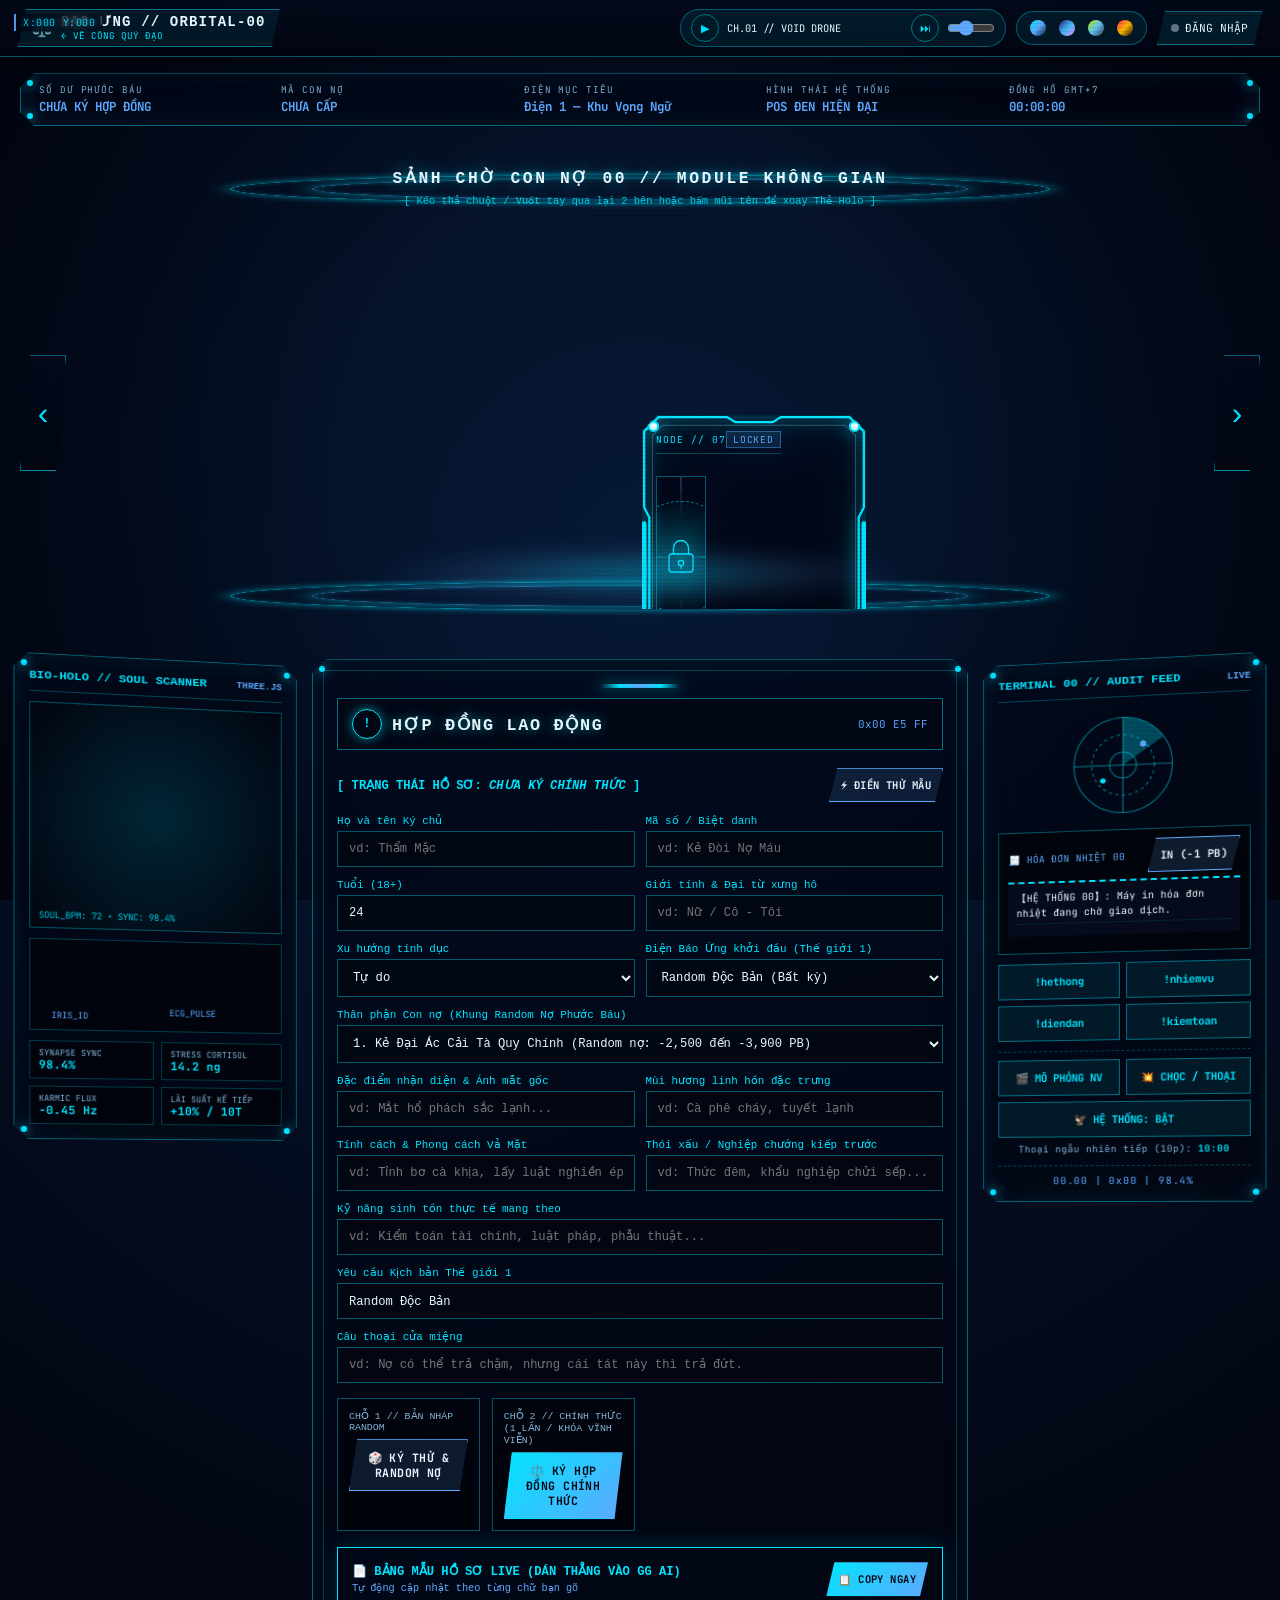
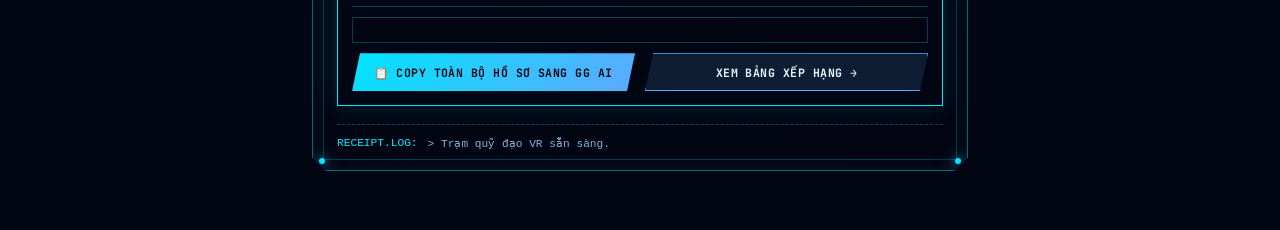
==== commit 78880eb4: "update" ====
--- a/hub.html
+++ b/hub.html
@@ -95,7 +95,7 @@
     <!-- KHU VỰC 1: SÂN KHẤU THẺ CHỮ NHẬT DỌC CÔNG NGHỆ CAO -->
     <section class="holo-gallery-stage">
       <div class="gallery-rings ring-top" aria-hidden="true"><span></span><span></span></div>
-      <h2 class="gallery-heading">SẢNH CHỜ CON NỢ 00 // MODULE KHÔNG GIAN 3D</h2>
+      <h2 class="gallery-heading">SẢNH CHỜ CON NỢ 00 // MODULE KHÔNG GIAN </h2>
       <p class="gallery-subhint">[ Kéo thả chuột / Vuốt tay qua lại 2 bên hoặc bấm mũi tên để xoay Thẻ Holo ]</p>
 
       <div class="gallery-carousel-row">
@@ -121,7 +121,7 @@
                 <svg viewBox="0 0 64 64"><rect x="10" y="14" width="44" height="36" rx="4"/><circle cx="23" cy="30" r="6"/><line x1="34" y1="26" x2="48" y2="26"/><line x1="34" y1="34" x2="46" y2="34"/><line x1="16" y1="42" x2="48" y2="42"/></svg>
               </div>
               <div class="card-mid-telemetry"><span>AUTH: CONTRACT</span><span>1/1 SEAL</span></div>
-              <div class="tab-caption"><strong>01 // HỢP ĐỒNG &amp; PROMPT</strong><small>Gõ đâu hiện đó • Copy sang GG AI</small></div>
+              <div class="tab-caption"><strong>01 // HỢP ĐỒNG</strong><small>Gõ đâu hiện đó • Copy sang GG AI</small></div>
             </button>
 
             <!-- THẺ 02 -->
@@ -134,14 +134,14 @@
                 <circle class="node-glow" cx="13" cy="13" r="4.5" /><circle class="node-glow" cx="207" cy="13" r="4.5" />
                 <circle class="node-glow" cx="13" cy="317" r="4.5" /><circle class="node-glow" cx="207" cy="317" r="4.5" />
               </svg>
-              <div class="card-top-meta"><span>NODE // 02</span><em>3D MESH</em></div>
+              <div class="card-top-meta"><span>NODE // 02</span><em>MESH</em></div>
               <div class="tab-visual">
                 <div class="reactor-rings" aria-hidden="true"><i></i><i></i></div>
                 <div class="circuit-arms" aria-hidden="true"></div>
                 <svg viewBox="0 0 64 64"><polygon points="10,14 54,14 32,54"/><line x1="16" y1="24" x2="48" y2="24"/><line x1="22" y1="34" x2="42" y2="34"/><line x1="27" y1="44" x2="37" y2="44"/></svg>
               </div>
               <div class="card-mid-telemetry"><span>TOWER: 10 TIERS</span><span>GLSL</span></div>
-              <div class="tab-caption"><strong>02 // THÁP BÁO ỨNG 3D</strong><small>Kim tự tháp ngược 10 tầng chạm xoay</small></div>
+              <div class="tab-caption"><strong>02 // THÁP BÁO ỨNG</strong><small>Kim tự tháp ngược 10 tầng chạm xoay</small></div>
             </button>
 
             <!-- THẺ 03 -->
@@ -160,7 +160,7 @@
                 <div class="circuit-arms" aria-hidden="true"></div>
                 <svg viewBox="0 0 64 64"><polyline points="10,46 22,30 34,36 50,16"/><circle cx="50" cy="16" r="4"/><line x1="10" y1="52" x2="54" y2="52"/><rect x="16" y="40" width="6" height="12"/><rect x="29" y="34" width="6" height="18"/><rect x="42" y="24" width="6" height="28"/></svg>
               </div>
-              <div class="card-mid-telemetry"><span>FIREBASE RTDB</span><span>24H CYCLE</span></div>
+              <div class="card-mid-telemetry"><span>FIREBASE RTDB</span><span></span></div>
               <div class="tab-caption"><strong>03 // BẢNG XẾP HẠNG</strong><small>Đảo hạng tự động mỗi 24h GMT+7</small></div>
             </button>
 
@@ -240,8 +240,8 @@
                 <div class="circuit-arms" aria-hidden="true"></div>
                 <svg viewBox="0 0 64 64"><rect x="16" y="28" width="32" height="24" rx="4"/><path d="M22 28 V20 A10 10 0 0 1 42 20 V28"/><circle cx="32" cy="40" r="3.5"/><line x1="32" y1="43.5" x2="32" y2="47"/></svg>
               </div>
-              <div class="card-mid-telemetry"><span>3D FAUNA LAB</span><span>ENCRYPTED</span></div>
-              <div class="tab-caption"><strong>07 // HỒ SƠ MẬT CỤC</strong><small>Giải đố 24h • Linh thú 3D NPC</small></div>
+              <div class="card-mid-telemetry"><span>FAUNA LAB</span><span>ENCRYPTED</span></div>
+              <div class="tab-caption"><strong>07 // HỒ SƠ MẬT CỤC</strong><small>Giải đố</small></div>
             </button>
           </div>
         </div>
@@ -280,7 +280,7 @@
         <div class="quest-header-bar">
           <div class="quest-title-group">
             <span class="quest-icon-box">!</span>
-            <h3 class="quest-main-title" id="quest-window-title">HỢP ĐỒNG LAO ĐỘNG &amp; TẠO PROMPT</h3>
+            <h3 class="quest-main-title" id="quest-window-title">HỢP ĐỒNG LAO ĐỘNG</h3>
           </div>
           <span class="hex-mini" id="hex-matrix">0x00 E5 FF</span>
         </div>
@@ -335,7 +335,6 @@
             <label class="field"><span>Tính cách &amp; Phong cách Vả Mặt</span><input type="text" id="f-personality" placeholder="vd: Tỉnh bơ cà khịa, lấy luật nghiền ép" /></label>
             <label class="field"><span>Thói xấu / Nghiệp chướng kiếp trước</span><input type="text" id="f-sin" placeholder="vd: Thức đêm, khẩu nghiệp chửi sếp..." required /></label>
             <label class="field span-2"><span>Kỹ năng sinh tồn thực tế mang theo</span><input type="text" id="f-skill" placeholder="vd: Kiểm toán tài chính, luật pháp, phẫu thuật..." required /></label>
-            <label class="field span-2"><span>Mối quan hệ khởi điểm với Nhân vật Cục</span><input type="text" id="f-relations" placeholder="vd: Sòng phẳng với Lục Nha, cảnh giác Quý Cô Sd." /></label>
             <label class="field span-2"><span>Yêu cầu Kịch bản Thế giới 1</span><input type="text" id="f-world-req" value="Random Độc Bản" /></label>
             <label class="field span-2"><span>Câu thoại cửa miệng</span><input type="text" id="f-quote" placeholder="vd: Nợ có thể trả chậm, nhưng cái tát này thì trả đứt." /></label>
 
@@ -373,7 +372,7 @@
 
         <!-- TAB 2: THÁP 3D -->
         <div class="hub-panel hidden" id="tab-pyramid">
-          <p class="pyramid-guide">[ Vuốt ngang xoay tháp 3D • Chạm tầng kính hoặc bấm nút chuyển tầng bên dưới ]</p>
+          <p class="pyramid-guide">[ Vuốt ngang xoay tháp • Chạm tầng kính hoặc bấm nút chuyển tầng bên dưới ]</p>
           <div class="pyramid-layout" id="pyramid-layout">
             <div class="pyramid-3d-viewport" id="pyramid-3d-viewport">
               <canvas id="pyramid-3d-canvas"></canvas>
@@ -499,7 +498,7 @@
         <!-- TAB 6: BÁO ỨNG NET -->
         <div class="hub-panel hidden" id="tab-forum">
           <div class="pane-bar">
-            <span>[ MẠNG NỘI BỘ BÁO ỨNG NET v4.0 — !DIENDAN ]</span>
+            <span>[ MẠNG NỘI BỘ BÁO ỨNG NET v4.0 ]</span>
             <button class="btn-secondary holo-tactile mini-btn" id="btn-refresh-forum" type="button">Quét tin mới (-0.50 PB)</button>
           </div>
           <form class="forum-composer" id="forum-composer">
@@ -523,7 +522,7 @@
           </form>
           <div class="forum-feed" id="forum-feed"></div>
           <div class="vault-teaser-bar">
-            <span>🔐 Hồ sơ Sinh trắc học &amp; Linh thú 3D Nhân sự Cục được lưu trong Kho Mật.</span>
+            <span>🔐 Hồ sơ Sinh trắc học &amp; Nhân sự Cục được lưu trong Kho Mật.</span>
             <button class="btn-secondary holo-tactile mini-btn" id="btn-goto-vault" type="button">MỞ TAB 07: HỒ SƠ MẬT →</button>
           </div>
         </div>
@@ -551,7 +550,7 @@
 
           <div class="vault-cards-stage hidden" id="vault-cards-stage">
             <div class="pane-bar">
-              <span>[ BẤM THẺ ĐỂ GIẢI MÃ &amp; XEM ĐỘNG VẬT 3D BIỂU TƯỢNG ]</span>
+              <span>[ BẤM THẺ ĐỂ GIẢI MÃ ]</span>
               <button class="btn-secondary holo-tactile mini-btn" id="btn-vault-lock" type="button">🔒 KHÓA KÉT LẠI</button>
             </div>
 
@@ -596,10 +595,10 @@
         <div class="mascot-ctrl-box">
           <div class="mascot-ctrl-row">
             <button class="cmd-chip holo-tactile" id="btn-sim-mission" type="button">🎬 MÔ PHỎNG NV</button>
-            <button class="cmd-chip holo-tactile" id="btn-mascot-stunt" type="button">💥 CHỌC 3D / THOẠI</button>
+            <button class="cmd-chip holo-tactile" id="btn-mascot-stunt" type="button">💥 CHỌC / THOẠI</button>
           </div>
           <div class="mascot-ctrl-row">
-            <button class="cmd-chip holo-tactile" id="btn-toggle-mascot" type="button" style="grid-column: 1 / -1;">🦅 HỆ THỐNG 3D: BẬT</button>
+            <button class="cmd-chip holo-tactile" id="btn-toggle-mascot" type="button" style="grid-column: 1 / -1;">🦅 HỆ THỐNG: BẬT</button>
           </div>
           <small class="mascot-cd-hint">Thoại ngẫu nhiên tiếp (10p): <strong id="mascot-quote-cd">10:00</strong></small>
         </div>
@@ -665,7 +664,7 @@
           <small id="lab-npc-role">TỔNG KIỂM TOÁN TRƯỞNG</small>
         </div>
         <div class="bio-lab-status-right">
-          <button class="btn-secondary holo-tactile mini-btn" id="btn-morph-mode" type="button">💠 CHẾ ĐỘ: THỰC TẾ 3D</button>
+          <button class="btn-secondary holo-tactile mini-btn" id="btn-morph-mode" type="button">💠 CHẾ ĐỘ: THỰC TẾ</button>
           <span class="lab-online-dot">AI TELEMETRY LIVE <i></i></span>
           <button class="btn-secondary holo-tactile mini-btn" id="btn-close-npc-modal" type="button">✕ ĐÓNG</button>
         </div>
@@ -690,17 +689,17 @@
         <div class="bio-lab-col bio-lab-col-3d">
           <div class="bio-subpanel morph-stage-card">
             <div class="subpanel-head">
-              <span id="lab-animal-header">LINH THÚ 3D BIỂU TƯỢNG (XOAY • CHỤM ZOOM)</span>
+              <span id="lab-animal-header">LINH THÚ BIỂU TƯỢNG (XOAY • CHỤM ZOOM)</span>
               <div class="morph-head-tools">
-                <button type="button" class="morph-zoom-btn" id="btn-morph-zoom-out" aria-label="Thu nhỏ 3D">−</button>
-                <button type="button" class="morph-zoom-btn" id="btn-morph-zoom-in" aria-label="Phóng to 3D">+</button>
+                <button type="button" class="morph-zoom-btn" id="btn-morph-zoom-out" aria-label="Thu nhỏ">−</button>
+                <button type="button" class="morph-zoom-btn" id="btn-morph-zoom-in" aria-label="Phóng to">+</button>
                 <small id="lab-morph-tag">HORSE.GLB</small>
               </div>
             </div>
 
             <div class="morph-pod-viewport morph-pod-tall" id="lab-morph-pod">
               <canvas id="lab-morph-canvas"></canvas>
-              <div class="morph-loader-badge hidden" id="lab-model-loading">ĐANG NẠP MODEL 3D...</div>
+              <div class="morph-loader-badge hidden" id="lab-model-loading">ĐANG NẠP MODEL...</div>
               <svg class="morph-callout-svg" id="lab-callout-svg" aria-hidden="true"></svg>
 
               <button type="button" class="zone-pin-btn pin-head is-active" data-zone="head">ĐẦU &amp; GIÁC QUAN</button>
@@ -762,11 +761,11 @@
   </div>
   <!-- LỚP MÔ HÌNH 3D HỆ THỐNG 00 BAY NHẢY KHẮP WEB + BONG BÓNG QUOTES + THANH NHIỆM VỤ MÔ PHỎNG -->
   <canvas id="sys-mascot-canvas" aria-hidden="true"></canvas>
-  <button id="sys-mascot-hitbox" type="button" title="Bấm vào Hệ Thống 3D để chọc ghẹo!" aria-label="Tương tác Hệ Thống 3D"></button>
+  <button id="sys-mascot-hitbox" type="button" title="Bấm vào Hệ Thống để chọc ghẹo!" aria-label="Tương tác Hệ Thống"></button>
 
   <div class="sys-mascot-bubble hidden" id="sys-mascot-bubble" role="status">
     <div class="bubble-head">
-      <span id="bubble-topic-tag">HỆ THỐNG 00 // QUOTES</span>
+      <span id="bubble-topic-tag">HỆ THỐNG 00</span>
       <button type="button" id="btn-close-bubble" aria-label="Đóng thoại">✕</button>
     </div>
     <p id="bubble-quote-text"></p>
